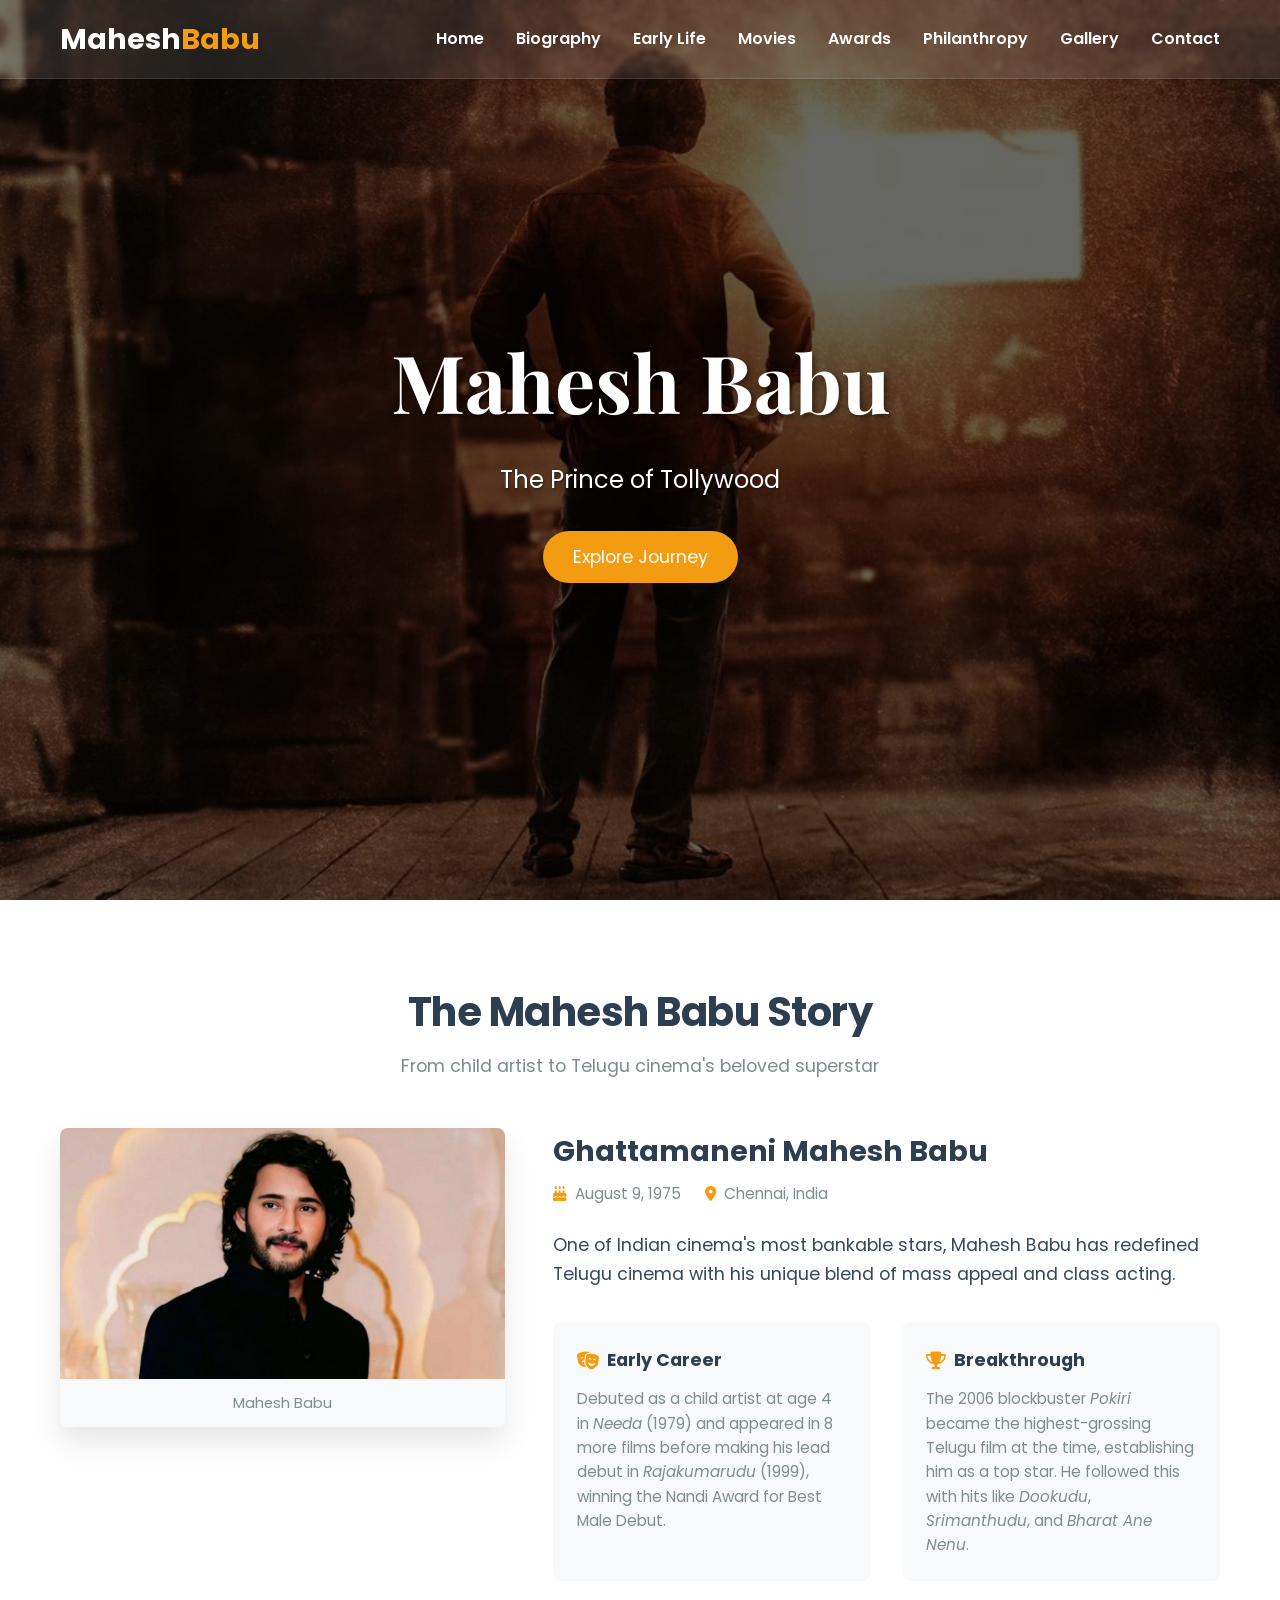
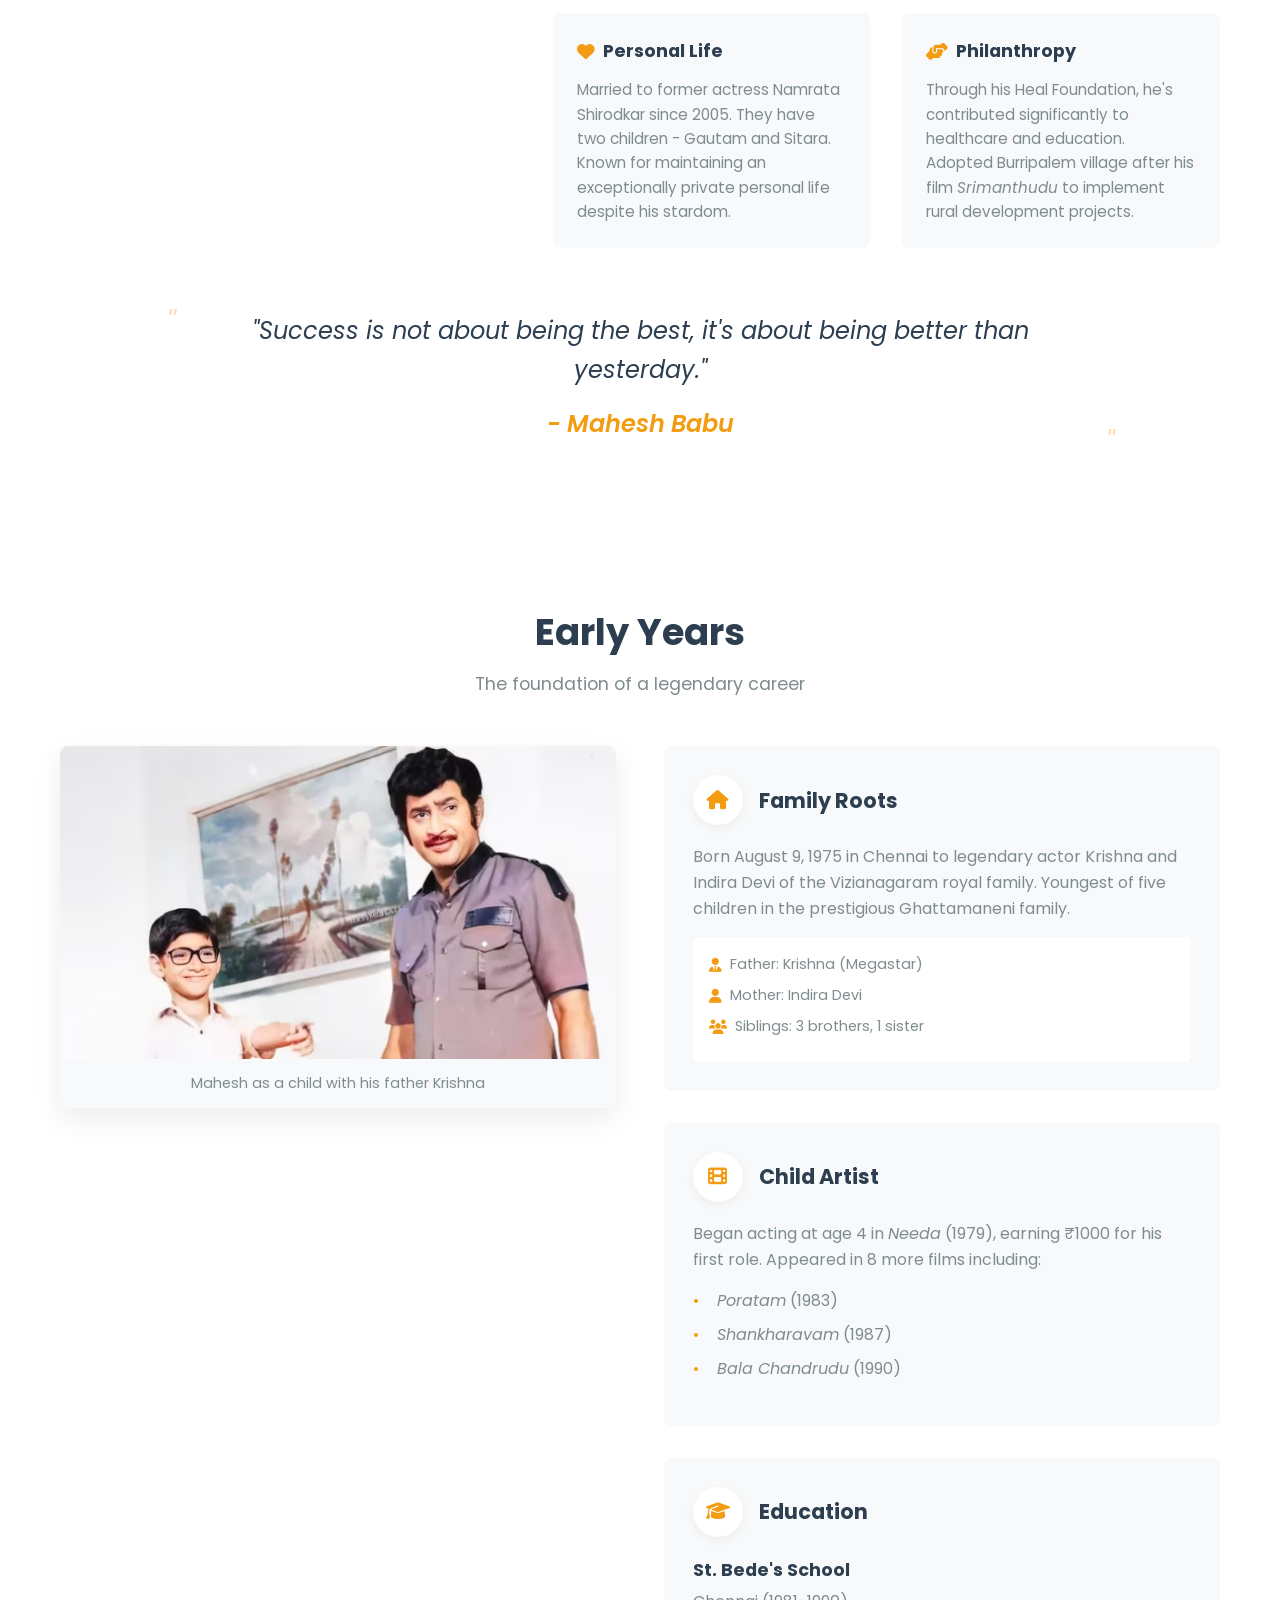
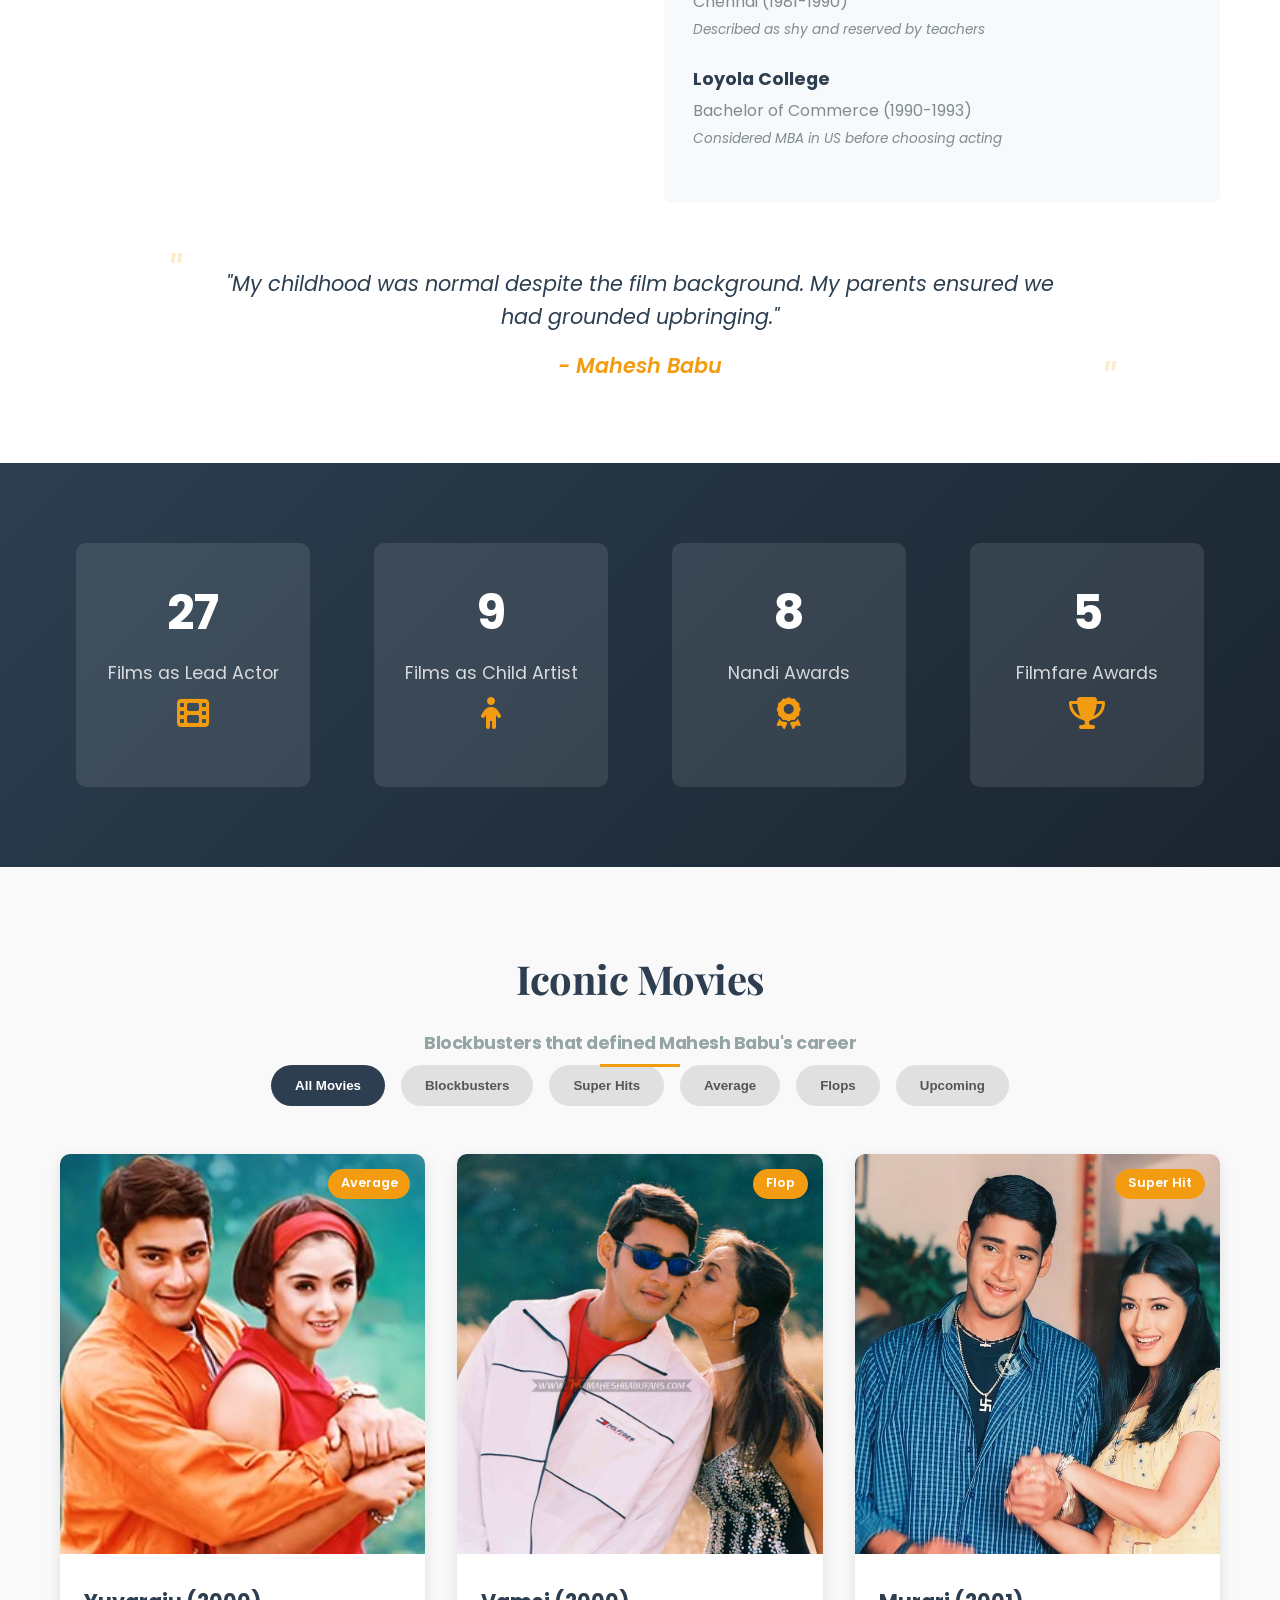
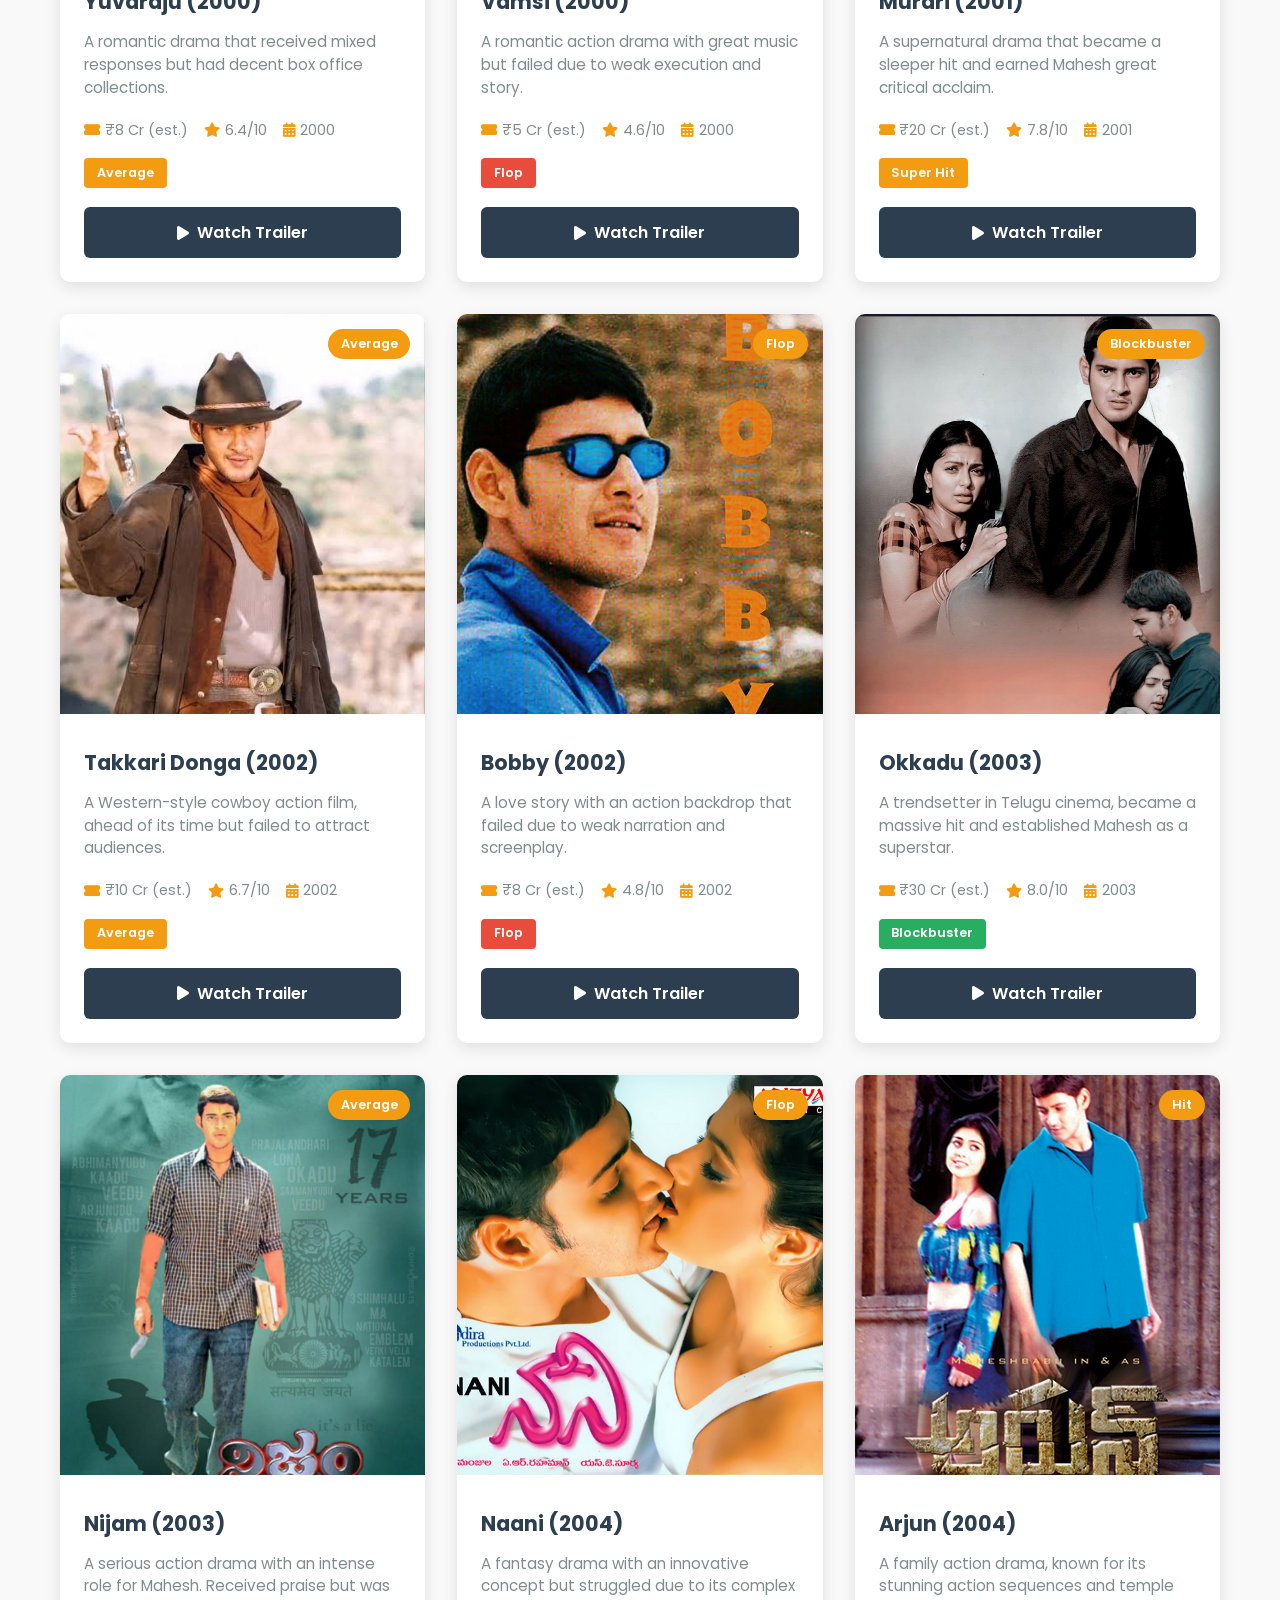
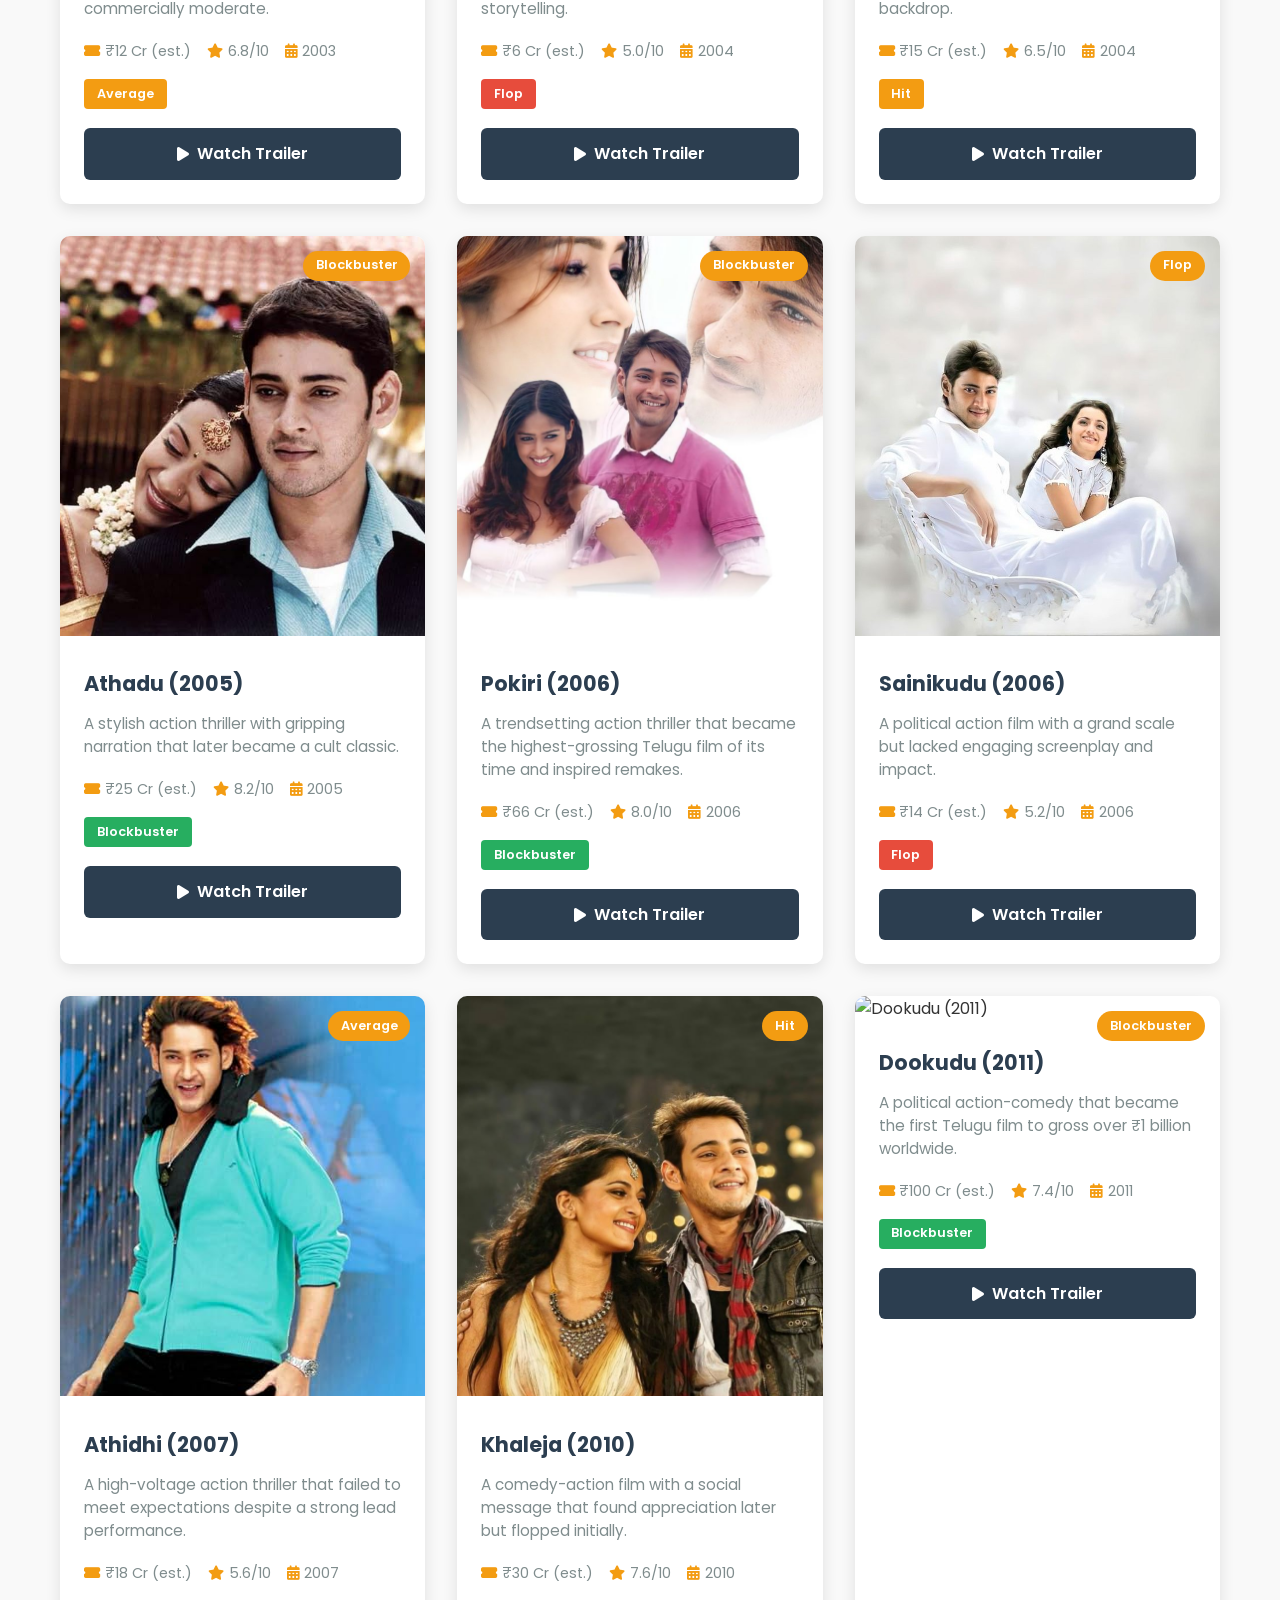
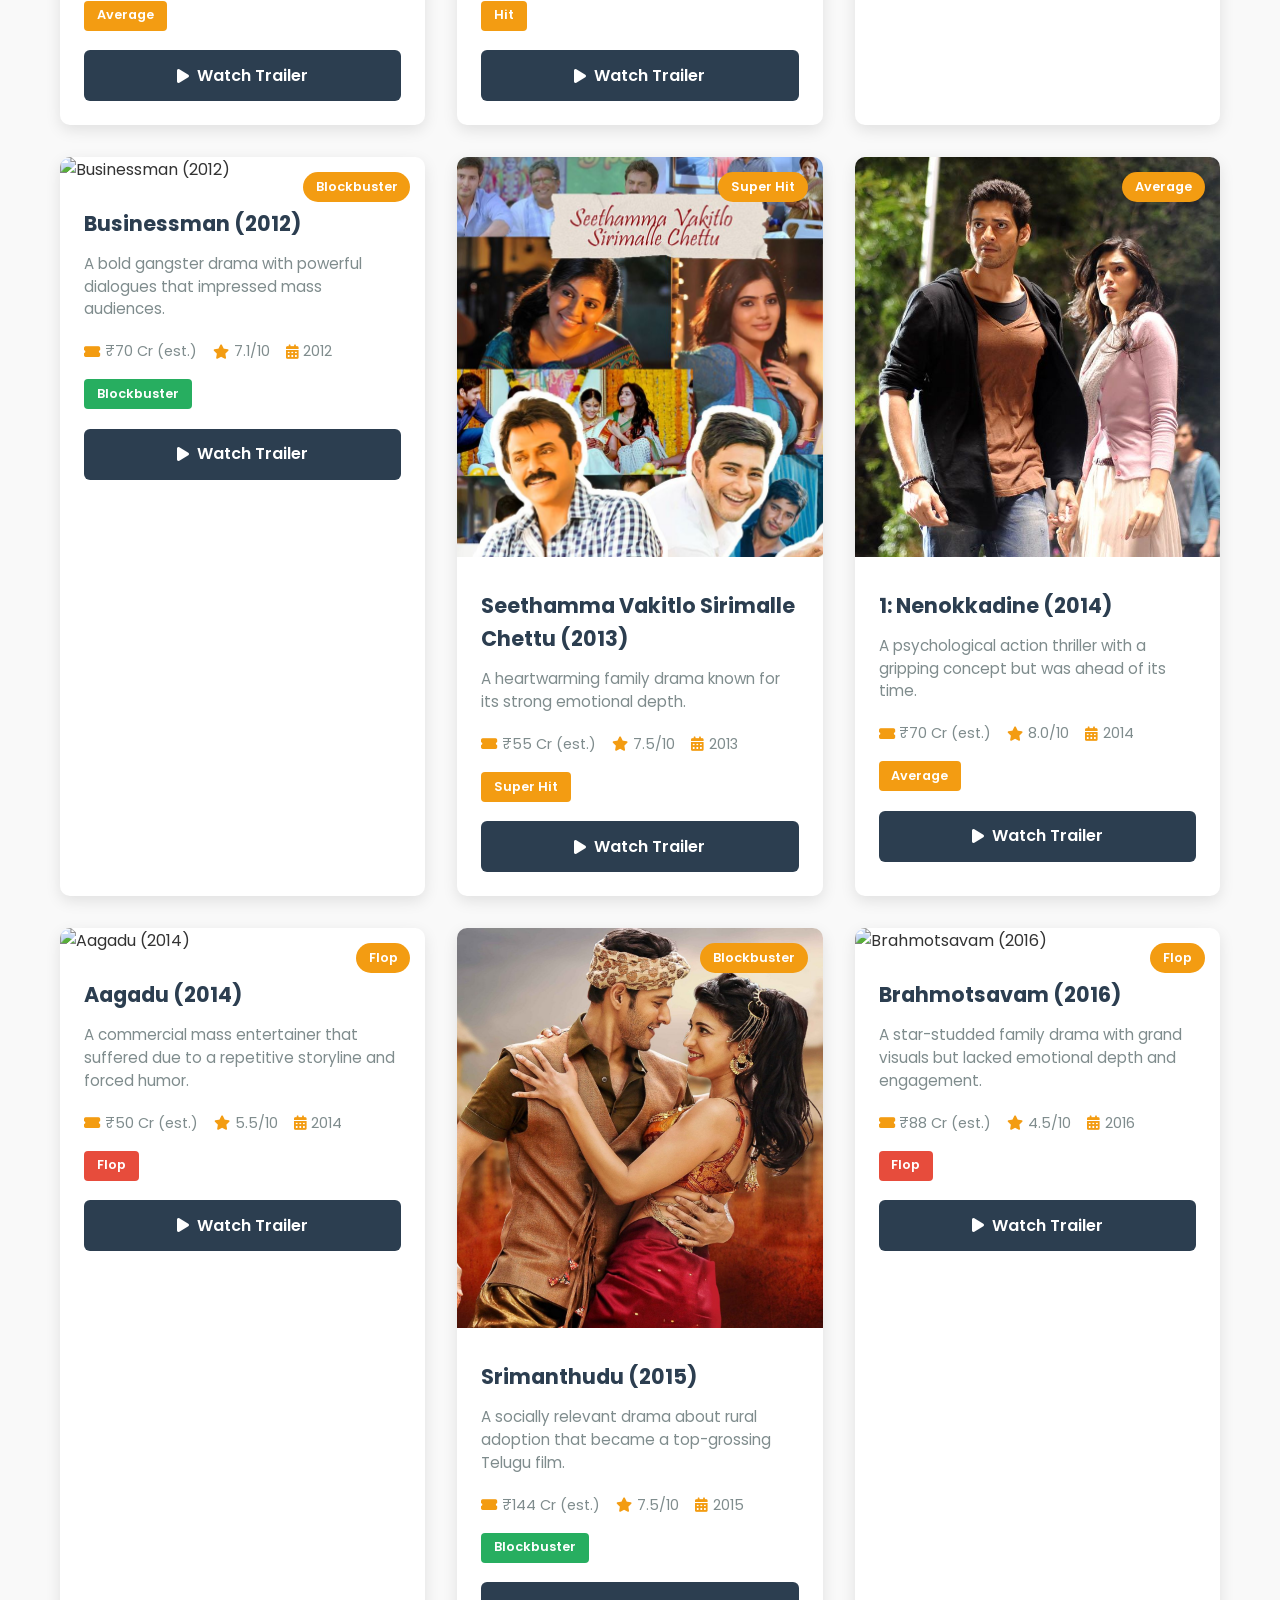
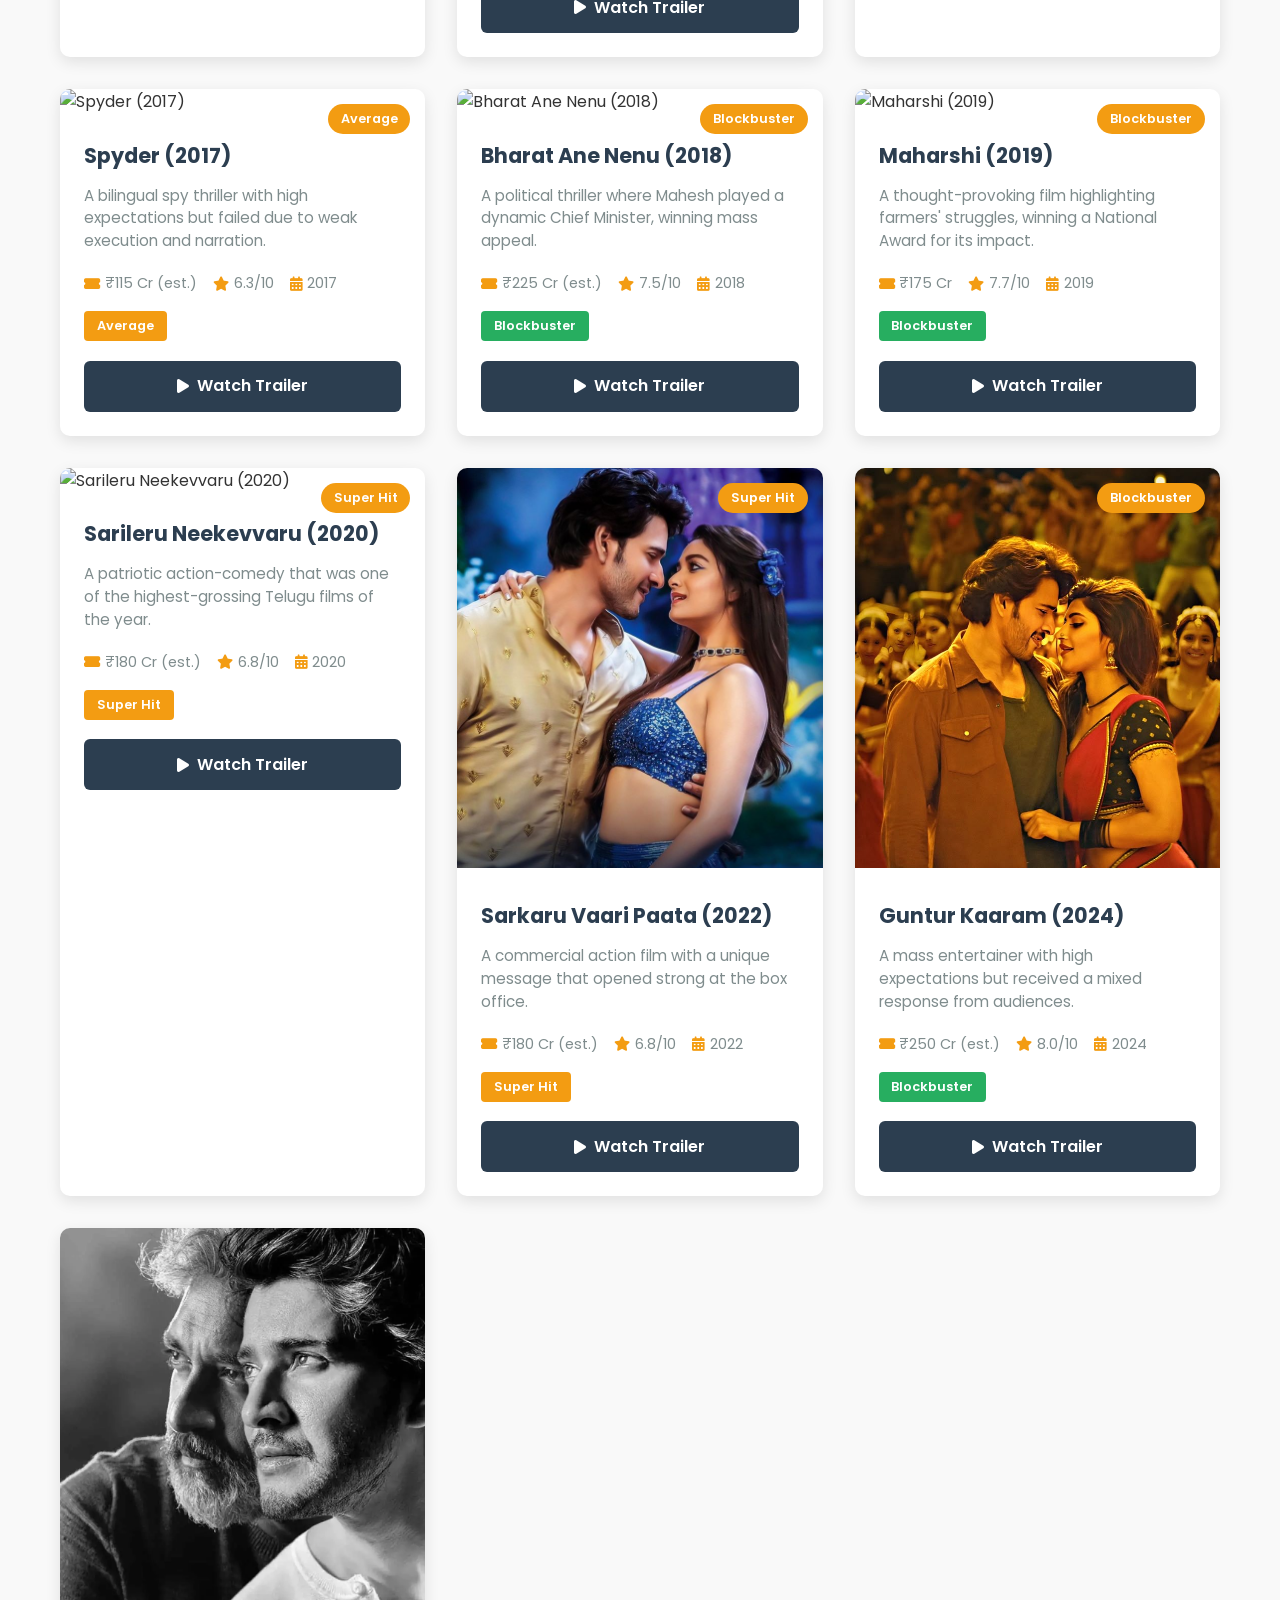
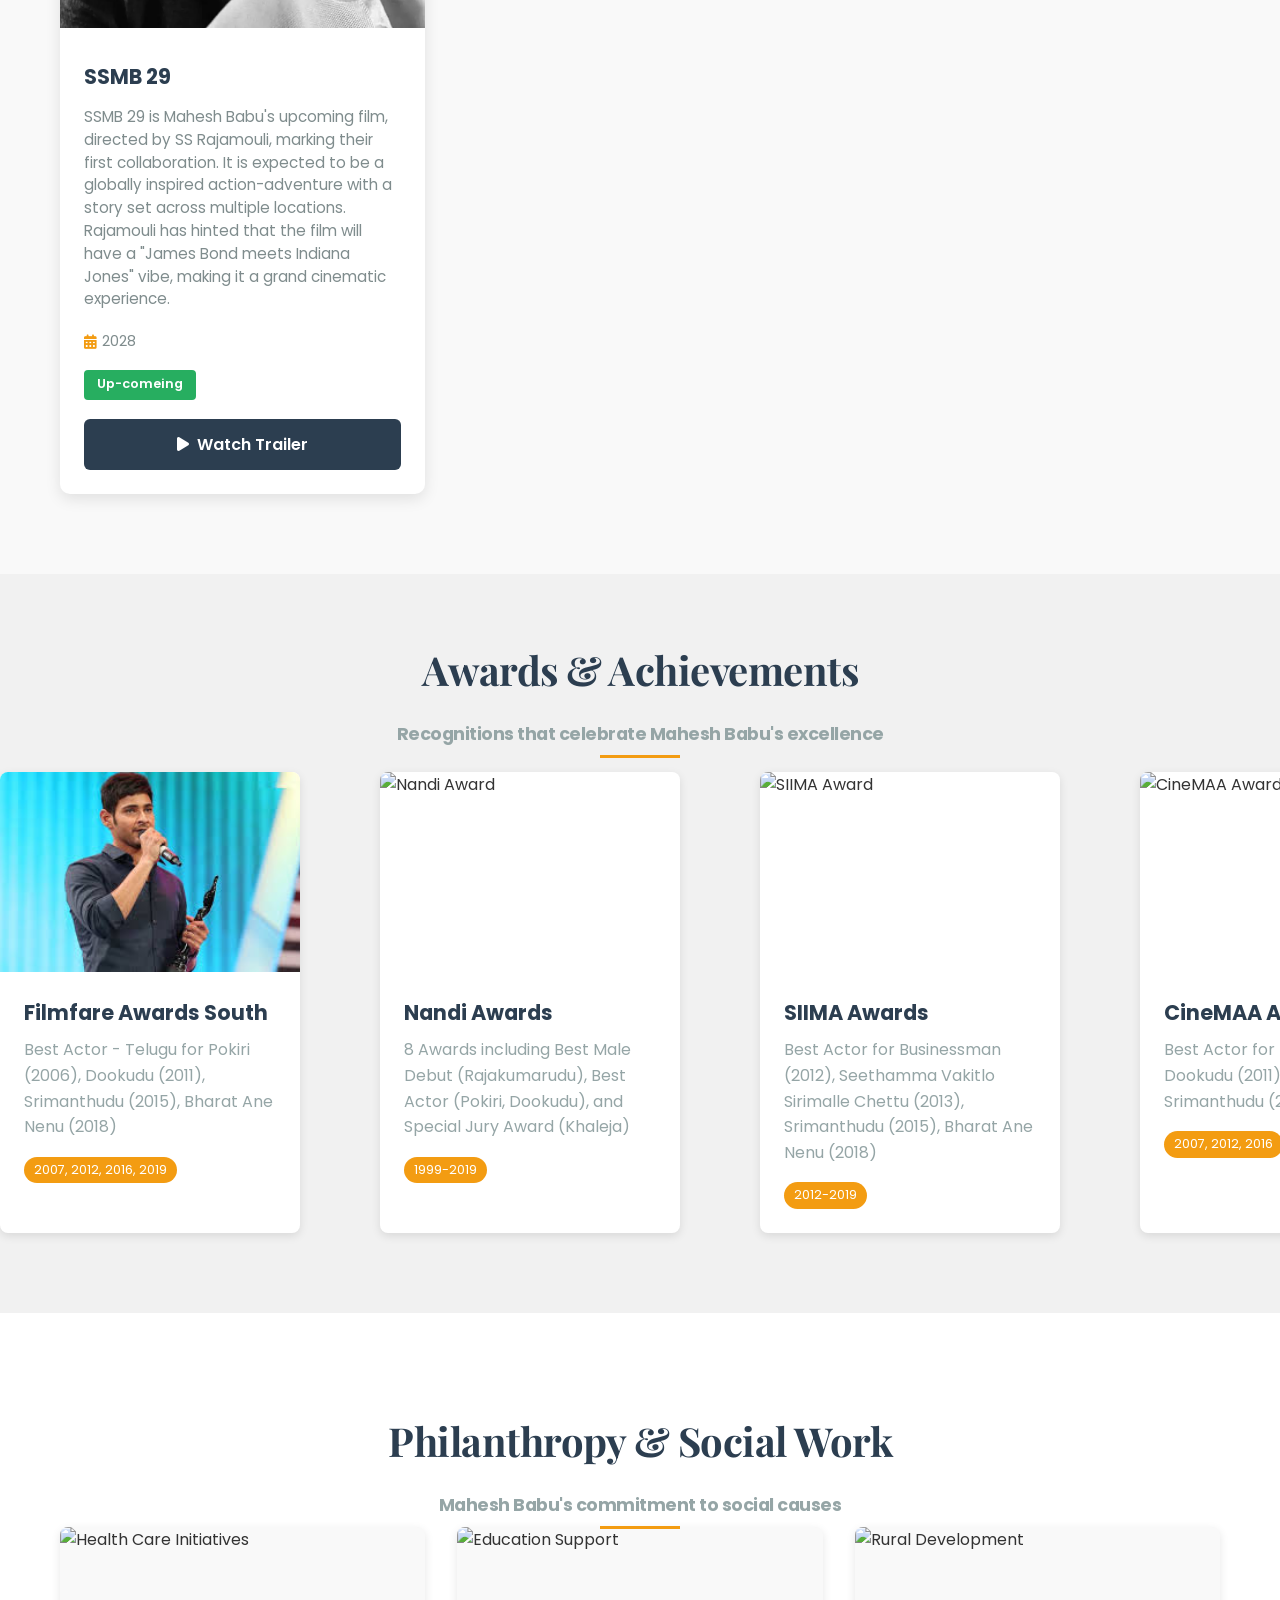
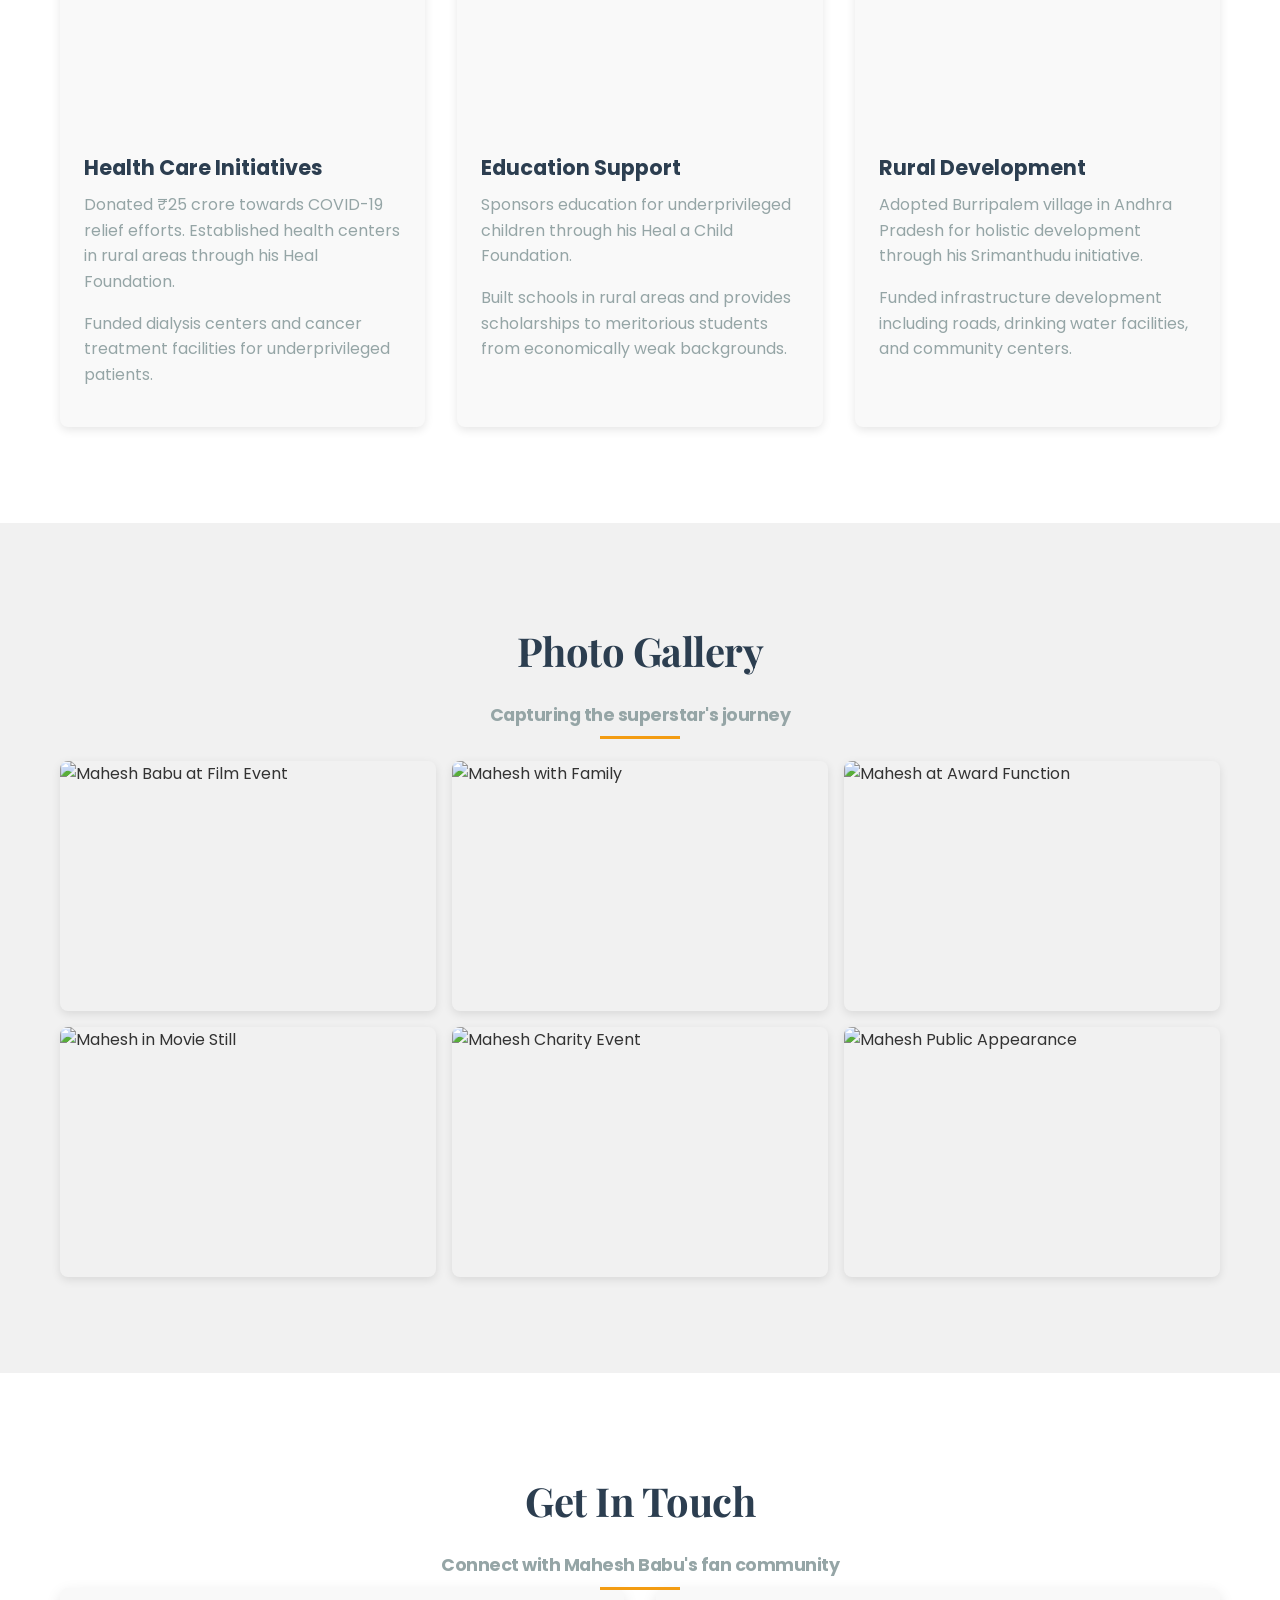
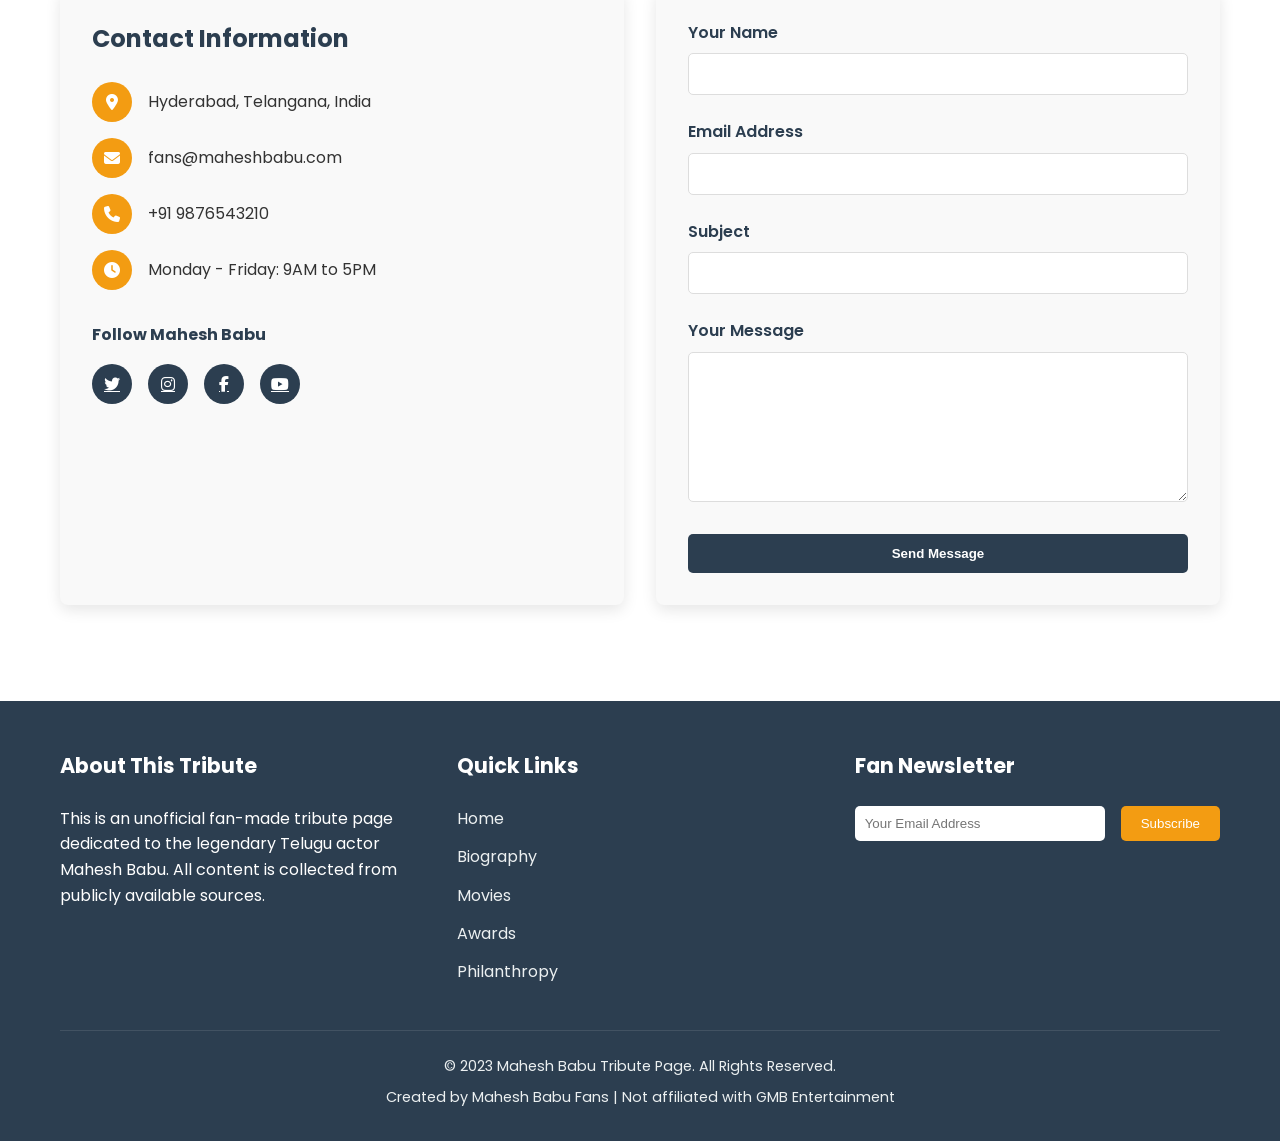
==== index.html @ efbff07e "Your commit message" ====
<!DOCTYPE html>
<html lang="en">
<head>
    <meta charset="UTF-8">
    <meta name="viewport" content="width=device-width, initial-scale=1.0">
    <title>Mahesh Babu | The Prince of Tollywood</title>
    <meta name="description" content="Official tribute page for Superstar Mahesh Babu - Actor, Producer, Philanthropist">
    <link rel="stylesheet" href="css/style.css">
    <link rel="stylesheet" href="css/responsive.css">
    <link rel="stylesheet" href="https://cdnjs.cloudflare.com/ajax/libs/font-awesome/6.4.0/css/all.min.css">
    <link href="https://fonts.googleapis.com/css2?family=Poppins:wght@300;400;600;700&family=Playfair+Display:wght@700&display=swap" rel="stylesheet">
</head>
<body>
    <!-- Navigation -->
    <nav class="navbar">
        <div class="container">
            <div class="logo">
                <h1>Mahesh<span>Babu</span></h1>
            </div>
            <ul class="nav-links">
                <li><a href="#home">Home</a></li>
                <li><a href="#bio">Biography</a></li>
                <li><a href="#early-life">Early Life</a></li>
                <li><a href="#movies">Movies</a></li>
                <li><a href="#awards">Awards</a></li>
                <li><a href="#philanthropy">Philanthropy</a></li>
                <li><a href="#gallery">Gallery</a></li>
                <li><a href="#contact">Contact</a></li>
            </ul>
            <div class="hamburger">
                <i class="fas fa-bars"></i>
            </div>
        </div>
    </nav>

    <!-- Hero Section -->
<!-- Hero Section with Auto-Scrolling Slider -->
<section id="home" class="hero">
    <div class="hero-slider">
        <!-- Slide 1 -->
        <div class="slide active" style="background-image: url('images/mahesh1.jpg');">
            <div class="container">
                <h1 class="hero-title">Mahesh Babu</h1>
                <p class="hero-subtitle">The Prince of Tollywood</p>
                <a href="#bio" class="hero-btn">Explore Journey</a>
            </div>
        </div>
        
        <!-- Slide 2 -->
        <div class="slide" style="background-image: url('images/mahesh2.jpg');">
            <div class="container">
                <h1 class="hero-title">Superstar</h1>
                <p class="hero-subtitle">Icon of Telugu Cinema</p>
                <a href="#bio" class="hero-btn">Explore Journey</a>
            </div>
        </div>
        
        <!-- Slide 3 -->
        <div class="slide" style="background-image: url('images/mahesh3.jpg');">
            <div class="container">
                <h1 class="hero-title">Style Icon</h1>
                <p class="hero-subtitle">Trendsetter of Indian Cinema</p>
                <a href="#bio" class="hero-btn">Explore Journey</a>
            </div>
        </div>
        
        <!-- Slide 4 -->
        <div class="slide" style="background-image: url('images/mahesh8.jpg');">
            <div class="container">
                <h1 class="hero-title">Box Office King</h1>
                <p class="hero-subtitle">Delivering Hits for Decades</p>
                <a href="#bio" class="hero-btn">Explore Journey</a>
            </div>
        </div>
        
        <!-- Slide 5 -->
        <div class="slide" style="background-image: url('images/mahesh7.jpg');">
            <div class="container">
                <h1 class="hero-title">Global Star</h1>
                <p class="hero-subtitle">Beloved Across Continents</p>
                <a href="#bio" class="hero-btn">Explore Journey</a>
            </div>
        </div>
    </div>
</section>

<!-- Clean Biography Section -->
<section id="bio" class="section bio">
    <div class="container">
      <div class="bio-header">
        <h2 class="section-title">The Mahesh Babu Story</h2>
        <p class="section-subtitle">From child artist to Telugu cinema's beloved superstar</p>
      </div>
  
      <div class="bio-grid">
        <div class="bio-image">
          <img src="images/mahesh_babu_bio.jpg" alt="Mahesh Babu portrait" loading="lazy">
          <div class="image-caption">Mahesh Babu </div>
        </div>
  
        <div class="bio-content">
          <div class="bio-intro">
            <h3>Ghattamaneni Mahesh Babu</h3>
            <div class="bio-meta">
              <span><i class="fas fa-birthday-cake"></i> August 9, 1975</span>
              <span><i class="fas fa-map-marker-alt"></i> Chennai, India</span>
            </div>
            <p class="lead">One of Indian cinema's most bankable stars, Mahesh Babu has redefined Telugu cinema with his unique blend of mass appeal and class acting.</p>
          </div>
  
          <div class="bio-details">
            <div class="bio-block">
              <h4><i class="fas fa-theater-masks"></i> Early Career</h4>
              <p>Debuted as a child artist at age 4 in <em>Needa</em> (1979) and appeared in 8 more films before making his lead debut in <em>Rajakumarudu</em> (1999), winning the Nandi Award for Best Male Debut.</p>
            </div>
  
            <div class="bio-block">
              <h4><i class="fas fa-trophy"></i> Breakthrough</h4>
              <p>The 2006 blockbuster <em>Pokiri</em> became the highest-grossing Telugu film at the time, establishing him as a top star. He followed this with hits like <em>Dookudu</em>, <em>Srimanthudu</em>, and <em>Bharat Ane Nenu</em>.</p>
            </div>
  
            <div class="bio-block">
              <h4><i class="fas fa-heart"></i> Personal Life</h4>
              <p>Married to former actress Namrata Shirodkar since 2005. They have two children - Gautam and Sitara. Known for maintaining an exceptionally private personal life despite his stardom.</p>
            </div>
  
            <div class="bio-block">
              <h4><i class="fas fa-hands-helping"></i> Philanthropy</h4>
              <p>Through his Heal Foundation, he's contributed significantly to healthcare and education. Adopted Burripalem village after his film <em>Srimanthudu</em> to implement rural development projects.</p>
            </div>
          </div>
        </div>
      </div>
  
      <div class="bio-quote">
        <blockquote>
          "Success is not about being the best, it's about being better than yesterday."
          <footer>- Mahesh Babu</footer>
        </blockquote>
      </div>
    </div>
  </section>
   
   <!-- Clean Early Life Section -->
<section id="early-life" class="section early-life">
    <div class="container">
      <div class="section-intro">
        <h2>Early Years</h2>
        <p class="subtitle">The foundation of a legendary career</p>
      </div>
  
      <div class="life-grid">
        <!-- Childhood Photo -->
        <div class="life-photo">
          <img src="images/mahesh_babu_smallage.avif" alt="Young Mahesh Babu" loading="lazy">
          <div class="photo-caption">Mahesh as a child with his father Krishna</div>
        </div>
  
        <!-- Content Blocks -->
        <div class="life-content">
          <div class="content-block">
            <div class="block-header">
              <div class="icon-circle">
                <i class="fas fa-home"></i>
              </div>
              <h3>Family Roots</h3>
            </div>
            <p>Born August 9, 1975 in Chennai to legendary actor Krishna and Indira Devi of the Vizianagaram royal family. Youngest of five children in the prestigious Ghattamaneni family.</p>
            <div class="family-details">
              <div><i class="fas fa-user-tie"></i> Father: Krishna (Megastar)</div>
              <div><i class="fas fa-user"></i> Mother: Indira Devi</div>
              <div><i class="fas fa-users"></i> Siblings: 3 brothers, 1 sister</div>
            </div>
          </div>
  
          <div class="content-block">
            <div class="block-header">
              <div class="icon-circle">
                <i class="fas fa-film"></i>
              </div>
              <h3>Child Artist</h3>
            </div>
            <p>Began acting at age 4 in <em>Needa</em> (1979), earning ₹1000 for his first role. Appeared in 8 more films including:</p>
            <ul class="movie-list">
              <li><em>Poratam</em> (1983)</li>
              <li><em>Shankharavam</em> (1987)</li>
              <li><em>Bala Chandrudu</em> (1990)</li>
            </ul>
          </div>
  
          <div class="content-block">
            <div class="block-header">
              <div class="icon-circle">
                <i class="fas fa-graduation-cap"></i>
              </div>
              <h3>Education</h3>
            </div>
            <div class="education-item">
              <h4>St. Bede's School</h4>
              <p>Chennai (1981-1990)</p>
              <p class="note">Described as shy and reserved by teachers</p>
            </div>
            <div class="education-item">
              <h4>Loyola College</h4>
              <p>Bachelor of Commerce (1990-1993)</p>
              <p class="note">Considered MBA in US before choosing acting</p>
            </div>
          </div>
        </div>
      </div>
  
      <div class="life-quote">
        <blockquote>
          "My childhood was normal despite the film background. My parents ensured we had grounded upbringing."
          <cite>- Mahesh Babu</cite>
        </blockquote>
      </div>
    </div>
  </section>
  <section class="stats">
    <div class="container">
        <div class="stat-item">
            <div class="counter" data-target="27">0</div>
            <span>Films as Lead Actor</span>
            <div class="stat-icon"><i class="fas fa-film"></i></div>
        </div>
        <div class="stat-item">
            <div class="counter" data-target="9">0</div>
            <span>Films as Child Artist</span>
            <div class="stat-icon"><i class="fas fa-child"></i></div>
        </div>
        <div class="stat-item">
            <div class="counter" data-target="8">0</div>
            <span>Nandi Awards</span>
            <div class="stat-icon"><i class="fas fa-award"></i></div>
        </div>
        <div class="stat-item">
            <div class="counter" data-target="5">0</div>
            <span>Filmfare Awards</span>
            <div class="stat-icon"><i class="fas fa-trophy"></i></div>
        </div>
    </div>
</section>
<!-- Enhanced Movies Section with Filters -->
<section id="movies" class="section movies">
    <div class="container">
        <div class="section-title">
            <h2>Iconic Movies</h2>
            <p>Blockbusters that defined Mahesh Babu's career</p>
        </div>

        <!-- Filter Buttons -->
        <div class="movie-filters">
            <button class="filter-btn active" data-filter="all">All Movies</button>
            <button class="filter-btn" data-filter="blockbuster">Blockbusters</button>
            <button class="filter-btn" data-filter="hit">Super Hits</button>
            <button class="filter-btn" data-filter="average">Average</button>
            <button class="filter-btn" data-filter="flop">Flops</button>
            <button class="filter-btn" data-filter="upcoming">Upcoming</button>
        </div>

        <div class="movies-grid">
            <!-- Yuvaraju (2000) -->
            <div class="movie-card" data-category="average">
                <div class="movie-badge">Average</div>
                <img src="images/movies/yuvaraju.jpg" alt="Yuvaraju (2000)" loading="lazy">
                <div class="movie-info">
                    <h3>Yuvaraju (2000)</h3>
                    <p>A romantic drama that received mixed responses but had decent box office collections.</p>
                    <div class="movie-stats">
                        <div class="stat-box">
                            <i class="fas fa-ticket-alt"></i>
                            <span>₹8 Cr (est.)</span>
                        </div>
                        <div class="stat-box">
                            <i class="fas fa-star"></i>
                            <span>6.4/10</span>
                        </div>
                        <div class="stat-box">
                            <i class="fas fa-calendar-alt"></i>
                            <span>2000</span>
                        </div>
                    </div>
                    <div class="movie-verdict">
                        <span class="verdict-average">Average</span>
                    </div>
                    <a href="https://youtu.be/JhJ3Cpr5qsU?si=-86LTpC-E1rtJV9V" class="watch-btn" target="_blank">
                        <i class="fas fa-play"></i> Watch Trailer
                    </a>
                </div>
            </div>

            <!-- Vamsi (2000) -->
            <div class="movie-card" data-category="flop">
                <div class="movie-badge">Flop</div>
                <img src="images/movies/vamsi.jpg" alt="Vamsi (2000)" loading="lazy">
                <div class="movie-info">
                    <h3>Vamsi (2000)</h3>
                    <p>A romantic action drama with great music but failed due to weak execution and story.</p>
                    <div class="movie-stats">
                        <div class="stat-box">
                            <i class="fas fa-ticket-alt"></i>
                            <span>₹5 Cr (est.)</span>
                        </div>
                        <div class="stat-box">
                            <i class="fas fa-star"></i>
                            <span>4.6/10</span>
                        </div>
                        <div class="stat-box">
                            <i class="fas fa-calendar-alt"></i>
                            <span>2000</span>
                        </div>
                    </div>
                    <div class="movie-verdict">
                        <span class="verdict-flop">Flop</span>
                    </div>
                    <a href="https://youtu.be/ywSYCFDQ-XE?si=C-UQ3DzQ8y3ZISxT" class="watch-btn" target="_blank">
                        <i class="fas fa-play"></i> Watch Trailer
                    </a>
                </div>
            </div>

            <!-- Murari (2001) -->
            <div class="movie-card" data-category="hit">
                <div class="movie-badge">Super Hit</div>
                <img src="images/movies/murari.jpg" alt="Murari (2001)" loading="lazy">
                <div class="movie-info">
                    <h3>Murari (2001)</h3>
                    <p>A supernatural drama that became a sleeper hit and earned Mahesh great critical acclaim.</p>
                    <div class="movie-stats">
                        <div class="stat-box">
                            <i class="fas fa-ticket-alt"></i>
                            <span>₹20 Cr (est.)</span>
                        </div>
                        <div class="stat-box">
                            <i class="fas fa-star"></i>
                            <span>7.8/10</span>
                        </div>
                        <div class="stat-box">
                            <i class="fas fa-calendar-alt"></i>
                            <span>2001</span>
                        </div>
                    </div>
                    <div class="movie-verdict">
                        <span class="verdict-hit">Super Hit</span>
                    </div>
                    <a href="https://youtu.be/h6oGhK7kE7o?si=yVoPPIWbl7XEJUhw" class="watch-btn" target="_blank">
                        <i class="fas fa-play"></i> Watch Trailer
                    </a>
                </div>
            </div>

            <!-- Takkari Donga (2002) -->
            <div class="movie-card" data-category="average">
                <div class="movie-badge">Average</div>
                <img src="images/movies/takkari_donga.jpg" alt="Takkari Donga (2002)" loading="lazy">
                <div class="movie-info">
                    <h3>Takkari Donga (2002)</h3>
                    <p>A Western-style cowboy action film, ahead of its time but failed to attract audiences.</p>
                    <div class="movie-stats">
                        <div class="stat-box">
                            <i class="fas fa-ticket-alt"></i>
                            <span>₹10 Cr (est.)</span>
                        </div>
                        <div class="stat-box">
                            <i class="fas fa-star"></i>
                            <span>6.7/10</span>
                        </div>
                        <div class="stat-box">
                            <i class="fas fa-calendar-alt"></i>
                            <span>2002</span>
                        </div>
                    </div>
                    <div class="movie-verdict">
                        <span class="verdict-average">Average</span>
                    </div>
                    <a href="https://youtu.be/o9OTYF31cZQ?si=MIUedNq4gvEGkQMZ" class="watch-btn" target="_blank">
                        <i class="fas fa-play"></i> Watch Trailer
                    </a>
                </div>
            </div>

            <!-- Bobby (2002) -->
            <div class="movie-card" data-category="flop">
                <div class="movie-badge">Flop</div>
                <img src="images/movies/bobby.jpg" alt="Bobby (2002)" loading="lazy">
                <div class="movie-info">
                    <h3>Bobby (2002)</h3>
                    <p>A love story with an action backdrop that failed due to weak narration and screenplay.<br>  </p>
                    <div class="movie-stats">
                        <div class="stat-box">
                            <i class="fas fa-ticket-alt"></i>
                            <span>₹8 Cr (est.)</span>
                        </div>
                        <div class="stat-box">
                            <i class="fas fa-star"></i>
                            <span>4.8/10</span>
                        </div>
                        <div class="stat-box">
                            <i class="fas fa-calendar-alt"></i>
                            <span>2002</span>
                        </div>
                    </div>
                    <div class="movie-verdict">
                        <span class="verdict-flop">Flop</span>
                    </div>
                    <a href="https://youtu.be/eKimdEr-kZA?si=4-_cB1Jdsk_ndMZH" class="watch-btn" target="_blank">
                        <i class="fas fa-play"></i> Watch Trailer
                    </a>
                </div>
            </div>

            <!-- Okkadu (2003) -->
            <div class="movie-card" data-category="blockbuster">
                <div class="movie-badge">Blockbuster</div>
                <img src="images/movies/okkadu.jpg" alt="Okkadu (2003)" loading="lazy">
                <div class="movie-info">
                    <h3>Okkadu (2003)</h3>
                    <p>A trendsetter in Telugu cinema, became a massive hit and established Mahesh as a superstar.</p>
                    <div class="movie-stats">
                        <div class="stat-box">
                            <i class="fas fa-ticket-alt"></i>
                            <span>₹30 Cr (est.)</span>
                        </div>
                        <div class="stat-box">
                            <i class="fas fa-star"></i>
                            <span>8.0/10</span>
                        </div>
                        <div class="stat-box">
                            <i class="fas fa-calendar-alt"></i>
                            <span>2003</span>
                        </div>
                    </div>
                    <div class="movie-verdict">
                        <span class="verdict-blockbuster">Blockbuster</span>
                    </div>
                    <a href="https://youtu.be/iRF6BPXj7uA?si=O43_YEN_iVyddeyx" class="watch-btn" target="_blank">
                        <i class="fas fa-play"></i> Watch Trailer
                    </a>
                </div>
            </div>

            <!-- Nijam (2003) -->
            <div class="movie-card" data-category="average">
                <div class="movie-badge">Average</div>
                <img src="images/movies/Nijam.png" alt="Nijam (2003)" loading="lazy">
                <div class="movie-info">
                    <h3>Nijam (2003)</h3>
                    <p>A serious action drama with an intense role for Mahesh. Received praise but was commercially moderate.</p>
                    <div class="movie-stats">
                        <div class="stat-box">
                            <i class="fas fa-ticket-alt"></i>
                            <span>₹12 Cr (est.)</span>
                        </div>
                        <div class="stat-box">
                            <i class="fas fa-star"></i>
                            <span>6.8/10</span>
                        </div>
                        <div class="stat-box">
                            <i class="fas fa-calendar-alt"></i>
                            <span>2003</span>
                        </div>
                    </div>
                    <div class="movie-verdict">
                        <span class="verdict-average">Average</span>
                    </div>
                    <a href="https://youtu.be/r-JuhSftTz8?si=MNsjfvPtyn-YSVXe" class="watch-btn" target="_blank">
                        <i class="fas fa-play"></i> Watch Trailer
                    </a>
                </div>
            </div>

            <!-- Naani (2004) -->
            <div class="movie-card" data-category="flop">
                <div class="movie-badge">Flop</div>
                <img src="images/movies/naani.jpg" alt="Naani (2004)" loading="lazy">
                <div class="movie-info">
                    <h3>Naani (2004)</h3>
                    <p>A fantasy drama with an innovative concept but struggled due to its complex storytelling.</p>
                    <div class="movie-stats">
                        <div class="stat-box">
                            <i class="fas fa-ticket-alt"></i>
                            <span>₹6 Cr (est.)</span>
                        </div>
                        <div class="stat-box">
                            <i class="fas fa-star"></i>
                            <span>5.0/10</span>
                        </div>
                        <div class="stat-box">
                            <i class="fas fa-calendar-alt"></i>
                            <span>2004</span>
                        </div>
                    </div>
                    <div class="movie-verdict">
                        <span class="verdict-flop">Flop</span>
                    </div>
                    <a href="https://youtu.be/AZU1ppP9bKo?si=NnpEyOuf0n8m3o51" class="watch-btn" target="_blank">
                        <i class="fas fa-play"></i> Watch Trailer
                    </a>
                </div>
            </div>

            <!-- Arjun (2004) -->
            <div class="movie-card" data-category="hit">
                <div class="movie-badge">Hit</div>
                <img src="images/movies/arjun.jpg" alt="Arjun (2004)" loading="lazy">
                <div class="movie-info">
                    <h3>Arjun (2004)</h3>
                    <p>A family action drama, known for its stunning action sequences and temple backdrop.</p>
                    <div class="movie-stats">
                        <div class="stat-box">
                            <i class="fas fa-ticket-alt"></i>
                            <span>₹15 Cr (est.)</span>
                        </div>
                        <div class="stat-box">
                            <i class="fas fa-star"></i>
                            <span>6.5/10</span>
                        </div>
                        <div class="stat-box">
                            <i class="fas fa-calendar-alt"></i>
                            <span>2004</span>
                        </div>
                    </div>
                    <div class="movie-verdict">
                        <span class="verdict-hit">Hit</span>
                    </div>
                    <a href="https://youtu.be/Oa_79959FeQ?si=djm0pZTdtaRggT69" class="watch-btn" target="_blank">
                        <i class="fas fa-play"></i> Watch Trailer
                    </a>
                </div>
            </div>

            <!-- Athadu (2005) -->
            <div class="movie-card" data-category="blockbuster">
                <div class="movie-badge">Blockbuster</div>
                <img src="images/movies/athadu.jpg" alt="Athadu (2005)" loading="lazy">
                <div class="movie-info">
                    <h3>Athadu (2005)</h3>
                    <p>A stylish action thriller with gripping narration that later became a cult classic.</p>
                    <div class="movie-stats">
                        <div class="stat-box">
                            <i class="fas fa-ticket-alt"></i>
                            <span>₹25 Cr (est.)</span>
                        </div>
                        <div class="stat-box">
                            <i class="fas fa-star"></i>
                            <span>8.2/10</span>
                        </div>
                        <div class="stat-box">
                            <i class="fas fa-calendar-alt"></i>
                            <span>2005</span>
                        </div>
                    </div>
                    <div class="movie-verdict">
                        <span class="verdict-blockbuster">Blockbuster</span>
                    </div>
                    <a href="https://youtu.be/Y8LrS2i3EkU?si=8nUXMkEqahFRKln1" class="watch-btn" target="_blank">
                        <i class="fas fa-play"></i> Watch Trailer
                    </a>
                </div>
            </div>

            <!-- Pokiri (2006) -->
            <div class="movie-card" data-category="blockbuster">
                <div class="movie-badge">Blockbuster</div>
                <img src="images/movies/pokiri.jpg" alt="Pokiri (2006)" loading="lazy">
                <div class="movie-info">
                    <h3>Pokiri (2006)</h3>
                    <p>A trendsetting action thriller that became the highest-grossing Telugu film of its time and inspired remakes.</p>
                    <div class="movie-stats">
                        <div class="stat-box">
                            <i class="fas fa-ticket-alt"></i>
                            <span>₹66 Cr (est.)</span>
                        </div>
                        <div class="stat-box">
                            <i class="fas fa-star"></i>
                            <span>8.0/10</span>
                        </div>
                        <div class="stat-box">
                            <i class="fas fa-calendar-alt"></i>
                            <span>2006</span>
                        </div>
                    </div>
                    <div class="movie-verdict">
                        <span class="verdict-blockbuster">Blockbuster</span>
                    </div>
                    <a href="https://youtu.be/Eizdl6D0O9M?si=agAIBYT89MpTFkjs" class="watch-btn" target="_blank">
                        <i class="fas fa-play"></i> Watch Trailer
                    </a>
                </div>
            </div>

            <!-- Sainikudu (2006) -->
            <div class="movie-card" data-category="flop">
                <div class="movie-badge">Flop</div>
                <img src="images/movies/sainikudu.jpg" alt="Sainikudu (2006)" loading="lazy">
                <div class="movie-info">
                    <h3>Sainikudu (2006)</h3>
                    <p>A political action film with a grand scale but lacked engaging screenplay and impact.</p>
                    <div class="movie-stats">
                        <div class="stat-box">
                            <i class="fas fa-ticket-alt"></i>
                            <span>₹14 Cr (est.)</span>
                        </div>
                        <div class="stat-box">
                            <i class="fas fa-star"></i>
                            <span>5.2/10</span>
                        </div>
                        <div class="stat-box">
                            <i class="fas fa-calendar-alt"></i>
                            <span>2006</span>
                        </div>
                    </div>
                    <div class="movie-verdict">
                        <span class="verdict-flop">Flop</span>
                    </div>
                    <a href="https://youtu.be/iB0Ru8ncc2A?si=gD7Jl1a3y4wgminL" class="watch-btn" target="_blank">
                        <i class="fas fa-play"></i> Watch Trailer
                    </a>
                </div>
            </div>

            <!-- Athidhi (2007) -->
            <div class="movie-card" data-category="average">
                <div class="movie-badge">Average</div>
                <img src="images/movies/athidhi.jpg" alt="Athidhi (2007)" loading="lazy">
                <div class="movie-info">
                    <h3>Athidhi (2007)</h3>
                    <p>A high-voltage action thriller that failed to meet expectations despite a strong lead performance.

                    </p>
                    <div class="movie-stats">
                        <div class="stat-box">
                            <i class="fas fa-ticket-alt"></i>
                            <span>₹18 Cr (est.)</span>
                        </div>
                        <div class="stat-box">
                            <i class="fas fa-star"></i>
                            <span>5.6/10</span>
                        </div>
                        <div class="stat-box">
                            <i class="fas fa-calendar-alt"></i>
                            <span>2007</span>
                        </div>
                    </div>
                    <div class="movie-verdict">
                        <span class="verdict-average">Average</span>
                    </div>
                    <a href="https://youtu.be/LeVpX10is5Y?si=n28KjEXHfjObWjia" class="watch-btn" target="_blank">
                        <i class="fas fa-play"></i> Watch Trailer
                    </a>
                </div>
            </div>

            <!-- Khaleja (2010) -->
            <div class="movie-card" data-category="hit">
                <div class="movie-badge">Hit</div>
                <img src="images/movies/khaleja.jpg" alt="Khaleja (2010)" loading="lazy">
                <div class="movie-info">
                    <h3>Khaleja (2010)</h3>
                    <p>A comedy-action film with a social message that found appreciation later but flopped initially.</p>
                    <div class="movie-stats">
                        <div class="stat-box">
                            <i class="fas fa-ticket-alt"></i>
                            <span>₹30 Cr (est.)</span>
                        </div>
                        <div class="stat-box">
                            <i class="fas fa-star"></i>
                            <span>7.6/10</span>
                        </div>
                        <div class="stat-box">
                            <i class="fas fa-calendar-alt"></i>
                            <span>2010</span>
                        </div>
                    </div>
                    <div class="movie-verdict">
                        <span class="verdict-hit">Hit</span>
                    </div>
                    <a href="https://youtu.be/YraH4F8SdU0?si=KUPCP7TUo0cfnbYZ" class="watch-btn" target="_blank">
                        <i class="fas fa-play"></i> Watch Trailer
                    </a>
                </div>
            </div>

            <!-- Dookudu (2011) -->
            <div class="movie-card" data-category="blockbuster">
                <div class="movie-badge">Blockbuster</div>
                <img src="images/movies/dookudu.jpg" alt="Dookudu (2011)" loading="lazy">
                <div class="movie-info">
                    <h3>Dookudu (2011)</h3>
                    <p>A political action-comedy that became the first Telugu film to gross over ₹1 billion worldwide.</p>
                    <div class="movie-stats">
                        <div class="stat-box">
                            <i class="fas fa-ticket-alt"></i>
                            <span>₹100 Cr (est.)</span>
                        </div>
                        <div class="stat-box">
                            <i class="fas fa-star"></i>
                            <span>7.4/10</span>
                        </div>
                        <div class="stat-box">
                            <i class="fas fa-calendar-alt"></i>
                            <span>2011</span>
                        </div>
                    </div>
                    <div class="movie-verdict">
                        <span class="verdict-blockbuster">Blockbuster</span>
                    </div>
                    <a href="https://youtu.be/RJ_bi1qKymA?si=cSJtw4TfxTdPMK3t" class="watch-btn" target="_blank">
                        <i class="fas fa-play"></i> Watch Trailer
                    </a>
                </div>
            </div>

            <!-- Businessman (2012) -->
            <div class="movie-card" data-category="blockbuster">
                <div class="movie-badge">Blockbuster</div>
                <img src="images/movies/businessman.jpg" alt="Businessman (2012)" loading="lazy">
                <div class="movie-info">
                    <h3>Businessman (2012)</h3>
                    <p>A bold gangster drama with powerful dialogues that impressed mass audiences.</p>
                    <div class="movie-stats">
                        <div class="stat-box">
                            <i class="fas fa-ticket-alt"></i>
                            <span>₹70 Cr (est.)</span>
                        </div>
                        <div class="stat-box">
                            <i class="fas fa-star"></i>
                            <span>7.1/10</span>
                        </div>
                        <div class="stat-box">
                            <i class="fas fa-calendar-alt"></i>
                            <span>2012</span>
                        </div>
                    </div>
                    <div class="movie-verdict">
                        <span class="verdict-blockbuster">Blockbuster</span>
                    </div>
                    <a href="https://youtu.be/1qJRNcouLOY?si=Pzu991s4pBM1ckO3" class="watch-btn" target="_blank">
                        <i class="fas fa-play"></i> Watch Trailer
                    </a>
                </div>
            </div>

            <!-- Seethamma Vakitlo Sirimalle Chettu (2013) -->
            <div class="movie-card" data-category="hit">
                <div class="movie-badge">Super Hit</div>
                <img src="images/movies/Seethamma Vakitlo Sirimalle Chettu.jpg" alt="Seethamma Vakitlo Sirimalle Chettu (2013)" loading="lazy">
                <div class="movie-info">
                    <h3>Seethamma Vakitlo Sirimalle Chettu (2013)</h3>
                    <p>A heartwarming family drama known for its strong emotional depth.</p>
                    <div class="movie-stats">
                        <div class="stat-box">
                            <i class="fas fa-ticket-alt"></i>
                            <span>₹55 Cr (est.)</span>
                        </div>
                        <div class="stat-box">
                            <i class="fas fa-star"></i>
                            <span>7.5/10</span>
                        </div>
                        <div class="stat-box">
                            <i class="fas fa-calendar-alt"></i>
                            <span>2013</span>
                        </div>
                    </div>
                    <div class="movie-verdict">
                        <span class="verdict-hit">Super Hit</span>
                    </div>
                    <a href="https://youtu.be/_c840-Ahuok?si=FnGQExqe1XXSgqhM" class="watch-btn" target="_blank">
                        <i class="fas fa-play"></i> Watch Trailer
                    </a>
                </div>
            </div>

            <!-- 1: Nenokkadine (2014) -->
            <div class="movie-card" data-category="average">
                <div class="movie-badge">Average</div>
                <img src="images/movies/one.jpg" alt="1: Nenokkadine (2014)" loading="lazy">
                <div class="movie-info">
                    <h3>1: Nenokkadine (2014)</h3>
                    <p>A psychological action thriller with a gripping concept but was ahead of its time.</p>
                    <div class="movie-stats">
                        <div class="stat-box">
                            <i class="fas fa-ticket-alt"></i>
                            <span>₹70 Cr (est.)</span>
                        </div>
                        <div class="stat-box">
                            <i class="fas fa-star"></i>
                            <span>8.0/10</span>
                        </div>
                        <div class="stat-box">
                            <i class="fas fa-calendar-alt"></i>
                            <span>2014</span>
                        </div>
                    </div>
                    <div class="movie-verdict">
                        <span class="verdict-average">Average</span>
                    </div>
                    <a href="https://youtu.be/NKTUbFsN8WA?si=HI1oLMBqzJ4DsBX-" class="watch-btn" target="_blank">
                        <i class="fas fa-play"></i> Watch Trailer
                    </a>
                </div>
            </div>

            <!-- Aagadu (2014) -->
            <div class="movie-card" data-category="flop">
                <div class="movie-badge">Flop</div>
                <img src="images/movies/aagadu.jpg" alt="Aagadu (2014)" loading="lazy">
                <div class="movie-info">
                    <h3>Aagadu (2014)</h3>
                    <p> A commercial mass entertainer that suffered due to a repetitive storyline and forced humor.</p>
                    <div class="movie-stats">
                        <div class="stat-box">
                            <i class="fas fa-ticket-alt"></i>
                            <span>₹50 Cr (est.)</span>
                        </div>
                        <div class="stat-box">
                            <i class="fas fa-star"></i>
                            <span>5.5/10</span>
                        </div>
                        <div class="stat-box">
                            <i class="fas fa-calendar-alt"></i>
                            <span>2014</span>
                        </div>
                    </div>
                    <div class="movie-verdict">
                        <span class="verdict-flop">Flop</span>
                    </div>
                    <a href="https://youtu.be/qWM09LFpJ8Q?si=Bb38qhhdSMc5iIQj" class="watch-btn" target="_blank">
                        <i class="fas fa-play"></i> Watch Trailer
                    </a>
                </div>
            </div>

            <!-- Srimanthudu (2015) -->
            <div class="movie-card" data-category="blockbuster">
                <div class="movie-badge">Blockbuster</div>
                <img src="images/movies/Srimanthudu.png" alt="Srimanthudu (2015)" loading="lazy">
                <div class="movie-info">
                    <h3>Srimanthudu (2015)</h3>
                    <p>A socially relevant drama about rural adoption that became a top-grossing Telugu film.</p>
                    <div class="movie-stats">
                        <div class="stat-box">
                            <i class="fas fa-ticket-alt"></i>
                            <span>₹144 Cr (est.)</span>
                        </div>
                        <div class="stat-box">
                            <i class="fas fa-star"></i>
                            <span>7.5/10</span>
                        </div>
                        <div class="stat-box">
                            <i class="fas fa-calendar-alt"></i>
                            <span>2015</span>
                        </div>
                    </div>
                    <div class="movie-verdict">
                        <span class="verdict-blockbuster">Blockbuster</span>
                    </div>
                    <a href="https://youtu.be/dlvgG-hZ9xc?si=INsZgO7tKHzrQJq-" class="watch-btn" target="_blank">
                        <i class="fas fa-play"></i> Watch Trailer
                    </a>
                </div>
            </div>

            <!-- Brahmotsavam (2016) -->
            <div class="movie-card" data-category="flop">
                <div class="movie-badge">Flop</div>
                <img src="images/movies/brahmotsavam.jpg" alt="Brahmotsavam (2016)" loading="lazy">
                <div class="movie-info">
                    <h3>Brahmotsavam (2016)</h3>
                    <p>A star-studded family drama with grand visuals but lacked emotional depth and engagement.</p>
                    <div class="movie-stats">
                        <div class="stat-box">
                            <i class="fas fa-ticket-alt"></i>
                            <span>₹88 Cr (est.)</span>
                        </div>
                        <div class="stat-box">
                            <i class="fas fa-star"></i>
                            <span>4.5/10</span>
                        </div>
                        <div class="stat-box">
                            <i class="fas fa-calendar-alt"></i>
                            <span>2016</span>
                        </div>
                    </div>
                    <div class="movie-verdict">
                        <span class="verdict-flop">Flop</span>
                    </div>
                    <a href="https://youtu.be/cWRYYZjCMgY?si=WV8oV0AkqIfJg7fg" class="watch-btn" target="_blank">
                        <i class="fas fa-play"></i> Watch Trailer
                    </a>
                </div>
            </div>

            <!-- Spyder (2017) -->
            <div class="movie-card" data-category="average">
                <div class="movie-badge">Average</div>
                <img src="images/movies/spyder.jpg" alt="Spyder (2017)" loading="lazy">
                <div class="movie-info">
                    <h3>Spyder (2017)</h3>
                    <p>A bilingual spy thriller with high expectations but failed due to weak execution and narration.</p>
                    <div class="movie-stats">
                        <div class="stat-box">
                            <i class="fas fa-ticket-alt"></i>
                            <span>₹115 Cr (est.)</span>
                        </div>
                        <div class="stat-box">
                            <i class="fas fa-star"></i>
                            <span>6.3/10</span>
                        </div>
                        <div class="stat-box">
                            <i class="fas fa-calendar-alt"></i>
                            <span>2017</span>
                        </div>
                    </div>
                    <div class="movie-verdict">
                        <span class="verdict-average">Average</span>
                    </div>
                    <a href="https://youtu.be/og1zP3u0b4k?si=8zHdAGkj7CeEFbyY" class="watch-btn" target="_blank">
                        <i class="fas fa-play"></i> Watch Trailer
                    </a>
                </div>
            </div>

            <!-- Bharat Ane Nenu (2018) -->
            <div class="movie-card" data-category="blockbuster">
                <div class="movie-badge">Blockbuster</div>
                <img src="images/movies/bharat-ane-nenu.jpg" alt="Bharat Ane Nenu (2018)" loading="lazy">
                <div class="movie-info">
                    <h3>Bharat Ane Nenu (2018)</h3>
                    <p> A political thriller where Mahesh played a dynamic Chief Minister, winning mass appeal.</p>
                    <div class="movie-stats">
                        <div class="stat-box">
                            <i class="fas fa-ticket-alt"></i>
                            <span>₹225 Cr (est.)</span>
                        </div>
                        <div class="stat-box">
                            <i class="fas fa-star"></i>
                            <span>7.5/10</span>
                        </div>
                        <div class="stat-box">
                            <i class="fas fa-calendar-alt"></i>
                            <span>2018</span>
                        </div>
                    </div>
                    <div class="movie-verdict">
                        <span class="verdict-blockbuster">Blockbuster</span>
                    </div>
                    <a href="https://youtu.be/IvSoRWkaKn4?si=sdu6NzXeKYHIM95K" class="watch-btn" target="_blank">
                        <i class="fas fa-play"></i> Watch Trailer
                    </a>
                </div>
            </div>

            <!-- Maharshi (2019) -->
            <div class="movie-card" data-category="blockbuster">
                <div class="movie-badge">Blockbuster</div>
                <img src="images/movies/maharshi.jpg" alt="Maharshi (2019)" loading="lazy">
                <div class="movie-info">
                    <h3>Maharshi (2019)</h3>
                    <p>A thought-provoking film highlighting farmers' struggles, winning a National Award for its impact.</p>
                    <div class="movie-stats">
                        <div class="stat-box">
                            <i class="fas fa-ticket-alt"></i>
                            <span>₹175 Cr</span>
                        </div>
                        <div class="stat-box">
                            <i class="fas fa-star"></i>
                            <span>7.7/10</span>
                        </div>
                        <div class="stat-box">
                            <i class="fas fa-calendar-alt"></i>
                            <span>2019</span>
                        </div>
                    </div>
                    <div class="movie-verdict">
                        <span class="verdict-blockbuster">Blockbuster</span>
                    </div>
                    <a href="https://youtu.be/ByjXIbg4hjw?si=TEvuqWMP4sDHBLFp" class="watch-btn" target="_blank">
                        <i class="fas fa-play"></i> Watch Trailer
                    </a>
                </div>
            </div>

            <!-- Sarileru Neekevvaru (2020) -->
            <div class="movie-card" data-category="hit">
                <div class="movie-badge">Super Hit</div>
                <img src="images/movies/sarileru-neekevvaru.jpg" alt="Sarileru Neekevvaru (2020)" loading="lazy">
                <div class="movie-info">
                    <h3>Sarileru Neekevvaru (2020)</h3>
                    <p>A patriotic action-comedy that was one of the highest-grossing Telugu films of the year.</p>
                    <div class="movie-stats">
                        <div class="stat-box">
                            <i class="fas fa-ticket-alt"></i>
                            <span>₹180 Cr (est.)</span>
                        </div>
                        <div class="stat-box">
                            <i class="fas fa-star"></i>
                            <span>6.8/10</span>
                        </div>
                        <div class="stat-box">
                            <i class="fas fa-calendar-alt"></i>
                            <span>2020</span>
                        </div>
                    </div>
                    <div class="movie-verdict">
                        <span class="verdict-hit">Super Hit</span>
                    </div>
                    <a href="https://youtu.be/Pim3CUGCXbY?si=cPMGeDx75Wp79v_F" class="watch-btn" target="_blank">
                        <i class="fas fa-play"></i> Watch Trailer
                    </a>
                </div>
            </div>

            <div class="movie-card" data-category="hit">
                <div class="movie-badge">Super Hit</div>
                <img src="images/movies/Sarkaru-Vaari-Paata.jpg" alt="Sarileru Neekevvaru (2020)" loading="lazy">
                <div class="movie-info">
                    <h3>Sarkaru Vaari Paata  (2022)</h3>
                    <p> A commercial action film with a unique message that opened strong at the box office.</p>
                    <div class="movie-stats">
                        <div class="stat-box">
                            <i class="fas fa-ticket-alt"></i>
                            <span>₹180 Cr (est.)</span>
                        </div>
                        <div class="stat-box">
                            <i class="fas fa-star"></i>
                            <span>6.8/10</span>
                        </div>
                        <div class="stat-box">
                            <i class="fas fa-calendar-alt"></i>
                            <span>2022</span>
                        </div>
                    </div>
                    <div class="movie-verdict">
                        <span class="verdict-hit">Super Hit</span>
                    </div>
                    <a href="https://youtu.be/tVr9v3o7iHY?si=ZU7ZdCT399RJHz8L" class="watch-btn" target="_blank">
                        <i class="fas fa-play"></i> Watch Trailer
                    </a>
                </div>
            </div>


<!-- Guntur Kaaram -->
            <div class="movie-card" data-category="blockbuster">
                <div class="movie-badge">Blockbuster</div>
                <img src="images/movies/Guntur-Kaaram.jpg" alt="Pokiri (2006)" loading="lazy">
                <div class="movie-info">
                    <h3>Guntur Kaaram (2024)</h3>
                    <p>A mass entertainer with high expectations but received a mixed response from audiences.</p>
                    <div class="movie-stats">
                        <div class="stat-box">
                            <i class="fas fa-ticket-alt"></i>
                            <span>₹250 Cr (est.)</span>
                        </div>
                        <div class="stat-box">
                            <i class="fas fa-star"></i>
                            <span>8.0/10</span>
                        </div>
                        <div class="stat-box">
                            <i class="fas fa-calendar-alt"></i>
                            <span>2024</span>
                        </div>
                    </div>
                    <div class="movie-verdict">
                        <span class="verdict-blockbuster">Blockbuster</span>
                    </div>
                    <a href="https://youtu.be/DYLG65xz55U?si=albxCifweU-U3RWi" class="watch-btn" target="_blank">
                        <i class="fas fa-play"></i> Watch Trailer
                    </a>
                </div>
            </div>


            <!-- SSMB29 -->
            <div class="movie-card" data-category="upcoming">
                
                <img src="images/movies/ssmb.webp" alt="Pokiri (2006)" loading="lazy">
                <div class="movie-info">
                    <h3>SSMB 29</h3>
                    <p>SSMB 29 is Mahesh Babu's upcoming film, directed by SS Rajamouli, marking their first collaboration. It is expected to be a globally inspired action-adventure with a story set across multiple locations. Rajamouli has hinted that the film will have a "James Bond meets Indiana Jones" vibe, making it a grand cinematic experience.</p>
                    <div class="movie-stats">
                        
                        <div class="stat-box">
                            <i class="fas fa-calendar-alt"></i>
                            <span>2028</span>
                        </div>
                    </div>
                    <div class="movie-verdict">
                        <span class="verdict-upcomeing">Up-comeing</span>
                    </div>
                    <a href="https://youtu.be/DYLG65xz55U?si=albxCifweU-U3RWi" class="watch-btn" target="_blank">
                        <i class="fas fa-play"></i> Watch Trailer
                    </a>
                </div>
            </div>

         
  



</section>

    <!-- Awards Section -->
    <section id="awards" class="section awards">
        <div class="container">
            <div class="section-title">
                <h2>Awards & Achievements</h2>
                <p>Recognitions that celebrate Mahesh Babu's excellence</p>
            </div>
            <div class="awards-track">
                <div class="awards-container">
                    <!-- First set of awards (original content) -->
                    <div class="award-card">
                        <div class="award-img">
                            <img src="images/awards/filmfare.jpg" alt="Filmfare Award" loading="lazy">
                        </div>
                        <div class="award-content">
                            <h3>Filmfare Awards South</h3>
                            <p>Best Actor - Telugu for Pokiri (2006), Dookudu (2011), Srimanthudu (2015), Bharat Ane Nenu (2018)</p>
                            <span class="award-year">2007, 2012, 2016, 2019</span>
                        </div>
                    </div>
                    <div class="award-card">
                        <div class="award-img">
                            <img src="images/awards/nandi.jpg" alt="Nandi Award" loading="lazy">
                        </div>
                        <div class="award-content">
                            <h3>Nandi Awards</h3>
                            <p>8 Awards including Best Male Debut (Rajakumarudu), Best Actor (Pokiri, Dookudu), and Special Jury Award (Khaleja)</p>
                            <span class="award-year">1999-2019</span>
                        </div>
                    </div>
                    <div class="award-card">
                        <div class="award-img">
                            <img src="images/awards/siima.jpg" alt="SIIMA Award" loading="lazy">
                        </div>
                        <div class="award-content">
                            <h3>SIIMA Awards</h3>
                            <p>Best Actor for Businessman (2012), Seethamma Vakitlo Sirimalle Chettu (2013), Srimanthudu (2015), Bharat Ane Nenu (2018)</p>
                            <span class="award-year">2012-2019</span>
                        </div>
                    </div>
                    <div class="award-card">
                        <div class="award-img">
                            <img src="images/awards/cinemaa.jpg" alt="CineMAA Award" loading="lazy">
                        </div>
                        <div class="award-content">
                            <h3>CineMAA Awards</h3>
                            <p>Best Actor for Pokiri (2006), Dookudu (2011), and Srimanthudu (2015)</p>
                            <span class="award-year">2007, 2012, 2016</span>
                        </div>
                    </div>
                    <div class="award-card">
                        <div class="award-img">
                            <img src="images/awards/iffa-vuthavam.jpg" alt="IIFA Award" loading="lazy">
                        </div>
                        <div class="award-content">
                            <h3>IIFA Utsavam</h3>
                            <p>Best Actor - Telugu for Srimanthudu (2015)</p>
                            <span class="award-year">2016</span>
                        </div>
                    </div>
                    <div class="award-card">
                        <div class="award-img">
                            <img src="images/awards/santhosam.jpg" alt="Santosham Award" loading="lazy">
                        </div>
                        <div class="award-content">
                            <h3>Santosham Awards</h3>
                            <p>Best Actor for Pokiri (2006) and Dookudu (2011)</p>
                            <span class="award-year">2007, 2012</span>
                        </div>
                    </div>
                    
                    <!-- Duplicate set for seamless looping -->
                    <div class="award-card">
                        <div class="award-img">
                            <img src="images/awards/filmfare.jpg" alt="Filmfare Award" loading="lazy">
                        </div>
                        <div class="award-content">
                            <h3>Filmfare Awards South</h3>
                            <p>Best Actor - Telugu for Pokiri (2006), Dookudu (2011), Srimanthudu (2015), Bharat Ane Nenu (2018)</p>
                            <span class="award-year">2007, 2012, 2016, 2019</span>
                        </div>
                    </div>
                    <div class="award-card">
                        <div class="award-img">
                            <img src="images/awards/nandi.jpg" alt="Nandi Award" loading="lazy">
                        </div>
                        <div class="award-content">
                            <h3>Nandi Awards</h3>
                            <p>8 Awards including Best Male Debut (Rajakumarudu), Best Actor (Pokiri, Dookudu), and Special Jury Award (Khaleja)</p>
                            <span class="award-year">1999-2019</span>
                        </div>
                    </div>
                    <div class="award-card">
                        <div class="award-img">
                            <img src="images/awards/siima.jpg" alt="SIIMA Award" loading="lazy">
                        </div>
                        <div class="award-content">
                            <h3>SIIMA Awards</h3>
                            <p>Best Actor for Businessman (2012), Seethamma Vakitlo Sirimalle Chettu (2013), Srimanthudu (2015), Bharat Ane Nenu (2018)</p>
                            <span class="award-year">2012-2019</span>
                        </div>
                    </div>
                    <div class="award-card">
                        <div class="award-img">
                            <img src="images/awards/cinemaa.jpg" alt="CineMAA Award" loading="lazy">
                        </div>
                        <div class="award-content">
                            <h3>CineMAA Awards</h3>
                            <p>Best Actor for Pokiri (2006), Dookudu (2011), and Srimanthudu (2015)</p>
                            <span class="award-year">2007, 2012, 2016</span>
                        </div>
                    </div>
                    <div class="award-card">
                        <div class="award-img">
                            <img src="images/awards/iifa.jpg" alt="IIFA Award" loading="lazy">
                        </div>
                        <div class="award-content">
                            <h3>IIFA Utsavam</h3>
                            <p>Best Actor - Telugu for Srimanthudu (2015)</p>
                            <span class="award-year">2016</span>
                        </div>
                    </div>
                    <div class="award-card">
                        <div class="award-img">
                            <img src="images/awards/santosham.jpg" alt="Santosham Award" loading="lazy">
                        </div>
                        <div class="award-content">
                            <h3>Santosham Awards</h3>
                            <p>Best Actor for Pokiri (2006) and Dookudu (2011)</p>
                            <span class="award-year">2007, 2012</span>
                        </div>
                    </div>
                </div>
            </div>
        </div>
    </section>

    <!-- Philanthropy Section -->
    <section id="philanthropy" class="section philanthropy">
        <div class="container">
            <div class="section-title">
                <h2>Philanthropy & Social Work</h2>
                <p>Mahesh Babu's commitment to social causes</p>
            </div>
            <div class="philanthropy-grid">
                <div class="cause-card">
                    <div class="cause-img">
                        <img src="images/philanthropy/healthcare.jpg" alt="Health Care Initiatives" loading="lazy">
                    </div>
                    <div class="cause-content">
                        <h3>Health Care Initiatives</h3>
                        <p>Donated ₹25 crore towards COVID-19 relief efforts. Established health centers in rural areas through his Heal Foundation.</p>
                        <p>Funded dialysis centers and cancer treatment facilities for underprivileged patients.</p>
                    </div>
                </div>
                <div class="cause-card">
                    <div class="cause-img">
                        <img src="images/philanthropy/education.jpg" alt="Education Support" loading="lazy">
                    </div>
                    <div class="cause-content">
                        <h3>Education Support</h3>
                        <p>Sponsors education for underprivileged children through his Heal a Child Foundation.</p>
                        <p>Built schools in rural areas and provides scholarships to meritorious students from economically weak backgrounds.</p>
                    </div>
                </div>
                <div class="cause-card">
                    <div class="cause-img">
                        <img src="images/philanthropy/rural-dev.jpg" alt="Rural Development" loading="lazy">
                    </div>
                    <div class="cause-content">
                        <h3>Rural Development</h3>
                        <p>Adopted Burripalem village in Andhra Pradesh for holistic development through his Srimanthudu initiative.</p>
                        <p>Funded infrastructure development including roads, drinking water facilities, and community centers.</p>
                    </div>
                </div>
            </div>
        </div>
    </section>

    <!-- Gallery Section -->
    <section id="gallery" class="section gallery">
        <div class="container">
            <div class="section-title">
                <h2>Photo Gallery</h2>
                <p>Capturing the superstar's journey</p>
            </div>
            <div class="gallery-grid">
                <div class="gallery-item">
                    <img src="images/gallery/mahesh1.jpg" alt="Mahesh Babu at Film Event" loading="lazy">
                </div>
                <div class="gallery-item">
                    <img src="images/gallery/mahesh2.jpg" alt="Mahesh with Family" loading="lazy">
                </div>
                <div class="gallery-item">
                    <img src="images/gallery/mahesh3.jpg" alt="Mahesh at Award Function" loading="lazy">
                </div>
                <div class="gallery-item">
                    <img src="images/gallery/mahesh4.jpg" alt="Mahesh in Movie Still" loading="lazy">
                </div>
                <div class="gallery-item">
                    <img src="images/gallery/mahesh5.jpg" alt="Mahesh Charity Event" loading="lazy">
                </div>
                <div class="gallery-item">
                    <img src="images/gallery/mahesh6.jpg" alt="Mahesh Public Appearance" loading="lazy">
                </div>
            </div>
        </div>
    </section>

    <!-- Contact Section -->
    <section id="contact" class="section contact">
        <div class="container">
            <div class="section-title">
                <h2>Get In Touch</h2>
                <p>Connect with Mahesh Babu's fan community</p>
            </div>
            <div class="contact-container">
                <div class="contact-info">
                    <h3>Contact Information</h3>
                    <div class="info-item">
                        <i class="fas fa-map-marker-alt"></i>
                        <span>Hyderabad, Telangana, India</span>
                    </div>
                    <div class="info-item">
                        <i class="fas fa-envelope"></i>
                        <span>fans@maheshbabu.com</span>
                    </div>
                    <div class="info-item">
                        <i class="fas fa-phone"></i>
                        <span>+91 9876543210</span>
                    </div>
                    <div class="info-item">
                        <i class="fas fa-clock"></i>
                        <span>Monday - Friday: 9AM to 5PM</span>
                    </div>
                    <div class="social-media">
                        <h4>Follow Mahesh Babu</h4>
                        <div class="social-icons">
                            <a href="#" class="social-icon"><i class="fab fa-twitter"></i></a>
                            <a href="#" class="social-icon"><i class="fab fa-instagram"></i></a>
                            <a href="#" class="social-icon"><i class="fab fa-facebook-f"></i></a>
                            <a href="#" class="social-icon"><i class="fab fa-youtube"></i></a>
                        </div>
                    </div>
                </div>
                <div class="contact-form">
                    <form id="fanForm">
                        <div class="form-group">
                            <label for="name">Your Name</label>
                            <input type="text" id="name" class="form-control" required>
                        </div>
                        <div class="form-group">
                            <label for="email">Email Address</label>
                            <input type="email" id="email" class="form-control" required>
                        </div>
                        <div class="form-group">
                            <label for="subject">Subject</label>
                            <input type="text" id="subject" class="form-control" required>
                        </div>
                        <div class="form-group">
                            <label for="message">Your Message</label>
                            <textarea id="message" class="form-control" rows="5" required></textarea>
                        </div>
                        <button type="submit" class="submit-btn">Send Message</button>
                    </form>
                </div>
            </div>
        </div>
    </section>

    <!-- Footer -->
    <footer class="footer">
        <div class="container">
            <div class="footer-content">
                <div class="footer-about">
                    <h3>About This Tribute</h3>
                    <p>This is an unofficial fan-made tribute page dedicated to the legendary Telugu actor Mahesh Babu. All content is collected from publicly available sources.</p>
                </div>
                <div class="footer-links">
                    <h3>Quick Links</h3>
                    <ul>
                        <li><a href="#home">Home</a></li>
                        <li><a href="#bio">Biography</a></li>
                        <li><a href="#movies">Movies</a></li>
                        <li><a href="#awards">Awards</a></li>
                        <li><a href="#philanthropy">Philanthropy</a></li>
                    </ul>
                </div>
                <div class="footer-newsletter">
                    <h3>Fan Newsletter</h3>
                    <form class="newsletter-form">
                        <input type="email" placeholder="Your Email Address" required>
                        <button type="submit">Subscribe</button>
                    </form>
                </div>
            </div>
            <div class="footer-bottom">
                <p>&copy; 2023 Mahesh Babu Tribute Page. All Rights Reserved.</p>
                <p>Created by Mahesh Babu Fans | Not affiliated with GMB Entertainment</p>
            </div>
        </div>
    </footer>

    <!-- Scripts -->
    <script src="js/main.js"></script>
</body>
</html>
---- css/style.css ----
/* Base Styles */
:root {
    --primary: #2c3e50;
    --secondary: #e74c3c;
    --accent: #f39c12;
    --text: #333;
    --light: #ecf0f1;
    --dark: #1a252f;
    --gray: #95a5a6;
    --white: #ffffff;
  }
  
  * {
    margin: 0;
    padding: 0;
    box-sizing: border-box;
  }
  
  html {
    scroll-behavior: smooth;
  }
  
  body {
    font-family: 'Poppins', sans-serif;
    color: var(--text);
    line-height: 1.6;
    background-color: #f9f9f9;
    overflow-x: hidden;
  }
  
  .container {
    width: 100%;
    max-width: 1200px;
    margin: 0 auto;
    padding: 0 20px;
  }
  
  .section {
    padding: 6rem 0;
  }
  
  .section-title {
    text-align: center;
    margin-bottom: 4rem;
    position: relative;
  }
  
  .section-title h2 {
    font-family: 'Playfair Display', serif;
    font-size: 2.5rem;
    display: inline-block;
    color: var(--primary);
  }
  
  .section-title p {
    margin-top: 1rem;
    color: var(--gray);
    font-size: 1.1rem;
  }
  
  .section-title h2::after {
    content: '';
    position: absolute;
    width: 80px;
    height: 3px;
    background: var(--accent);
    bottom: -10px;
    left: 50%;
    transform: translateX(-50%);
  }
  
  /* Navigation */

  
 
  
  .navbar .container {
    display: flex;
    justify-content: space-between;
    align-items: center;
  }
  
  .logo h1 {
    color: var(--white);
    font-size: 1.8rem;
  }
  
  .logo span {
    color: var(--accent);
  }
  
  .nav-links {
    display: flex;
    list-style: none;
  }
  
  .nav-links li {
    margin-left: 2rem;
  }
  
  .nav-links a {
    color: var(--white);
    text-decoration: none;
    font-weight: 600;
    transition: color 0.3s;
    position: relative;
    font-size: 1rem;
  }
  
  .nav-links a::after {
    content: '';
    position: absolute;
    width: 0;
    height: 2px;
    background: var(--accent);
    bottom: -5px;
    left: 0;
    transition: width 0.3s;
  }
  
  .nav-links a:hover::after {
    width: 100%;
  }
  
  .hamburger {
    display: none;
    cursor: pointer;
    color: var(--white);
    font-size: 1.5rem;
  }
  

  /* Navigation */
.navbar {
  position: fixed;
  top: 0;
  width: 100%;
  background-color: rgba(255, 255, 255, 0.1); /* Semi-transparent white */
  backdrop-filter: blur(2px); /* Initial slight blur */
  -webkit-backdrop-filter: blur(2px); /* For Safari */
  z-index: 1000;
  padding: 1rem 0;
  transition: all 0.3s ease;
  border-bottom: 1px solid rgba(255, 255, 255, 0.1); /* Subtle border */
}

.navbar.scrolled {
  background-color: rgba(0, 0, 0, 0.6); /* Darker semi-transparent when scrolled */
  backdrop-filter: blur(8px); /* Increased blur when scrolled */
  -webkit-backdrop-filter: blur(8px);
  box-shadow: 0 5px 20px rgba(0, 0, 0, 0.1);
  padding: 0.8rem 0; /* Slightly less padding when scrolled */
}

/* Rest of your existing navbar styles remain the same */
.logo h1 {
  color: var(--white);
  font-size: 1.8rem;
}

.logo span {
  color: var(--accent);
}

.nav-links {
  display: flex;
  list-style: none;
}

.nav-links li {
  margin-left: 2rem;
}

.nav-links a {
  color: var(--white);
  text-decoration: none;
  font-weight: 600;
  transition: color 0.3s;
  position: relative;
  font-size: 1rem;
}

.nav-links a::after {
  content: '';
  position: absolute;
  width: 0;
  height: 2px;
  background: var(--accent);
  bottom: -5px;
  left: 0;
  transition: width 0.3s;
}

.nav-links a:hover::after {
  width: 100%;
}

.hamburger {
  display: none;
  cursor: pointer;
  color: var(--white);
  font-size: 1.5rem;
}
  /* Hero Slider Styles */
.hero {
    position: relative;
    height: 100vh;
    overflow: hidden;
}

.hero-slider {
    position: relative;
    width: 100%;
    height: 100%;
}

.hero-slider .slide {
    position: absolute;
    top: 0;
    left: 0;
    width: 100%;
    height: 100%;
    background-size: cover;
    background-position: center;
    background-repeat: no-repeat;
    opacity: 0;
    transition: opacity 1s ease-in-out;
    display: flex;
    align-items: center;
    justify-content: center;
    text-align: center;
    color: white;
    background-color: rgba(0, 0, 0, 0.6);
    background-blend-mode: overlay;
}

.hero-slider .slide.active {
    opacity: 1;
}

.hero-slider .container {
    position: relative;
    z-index: 2;
    padding: 0 20px;
    max-width: 1200px;
    margin: 0 auto;
    animation: fadeInUp 1s ease;
}

/* Hero Content Animation */
@keyframes fadeInUp {
    from {
        opacity: 0;
        transform: translateY(50px);
    }
    to {
        opacity: 1;
        transform: translateY(0);
    }
}

/* Responsive Adjustments */
@media (max-width: 768px) {
    .hero-title {
        font-size: 2.5rem;
    }
    
    .hero-subtitle {
        font-size: 1.2rem;
    }
}



  /* Hero Section */
  .hero {
    height: 100vh;
    background: linear-gradient(rgba(0, 0, 0, 0.7), rgba(0, 0, 0, 0.7)), 
                url('../images/hero-bg.jpg') center/cover no-repeat;
    display: flex;
    flex-direction: column;
    justify-content: center;
    align-items: center;
    text-align: center;
    color: var(--white);
    position: relative;
  }
  
  .hero .container {
    position: relative;
    z-index: 1;
  }
  
  .hero-title {
    font-family: 'Playfair Display', serif;
    font-size: 5rem;
    margin-bottom: 1rem;
    animation: fadeIn 2s ease;
    text-shadow: 2px 2px 5px rgba(0,0,0,0.5);
  }
  
  .hero-subtitle {
    font-size: 1.5rem;
    max-width: 800px;
    margin: 0 auto 2rem;
    animation: fadeIn 2s ease 0.5s forwards;
    opacity: 0;
    text-shadow: 1px 1px 3px rgba(0,0,0,0.5);
  }
  
  .hero-btn {
    padding: 12px 30px;
    background: var(--accent);
    color: var(--white);
    border: none;
    border-radius: 50px;
    font-size: 1.1rem;
    cursor: pointer;
    transition: all 0.3s;
    animation: fadeIn 2s ease 1s forwards;
    opacity: 0;
    text-decoration: none;
    display: inline-block;
  }
  
  .hero-btn:hover {
    background: #e67e22;
    transform: translateY(-3px);
    box-shadow: 0 10px 20px rgba(0,0,0,0.2);
  }
  
  @keyframes fadeIn {
    from { opacity: 0; transform: translateY(20px); }
    to { opacity: 1; transform: translateY(0); }
  }
  /* Clean Biography Section */
.bio {
  background-color: #fff;
  padding: 5rem 0;
}

.bio-header {
  text-align: center;
  margin-bottom: 3rem;
}

.section-title {
  font-size: 2.5rem;
  color: #2c3e50;
  margin-bottom: 0.5rem;
  font-weight: 700;
  letter-spacing: -0.5px;
}

.section-subtitle {
  font-size: 1.1rem;
  color: #7f8c8d;
  max-width: 600px;
  margin: 0 auto;
}

.bio-grid {
  display: grid;
  grid-template-columns: 1fr 1.5fr;
  gap: 3rem;
  align-items: start;
  
}

.bio-image {
  position: sticky;
  top: 5rem;
  border-radius: 8px;
  overflow: hidden;
  box-shadow: 0 15px 30px rgba(0,0,0,0.1);
  
}

.bio-image img {
  width: 100%;
  height: auto;
  display: block;
  transition: transform 0.5s ease;
}

.bio-image:hover img {
  transform: scale(1.03);
}

.image-caption {
  padding: 0.8rem;
  background: #f8f9fa;
  text-align: center;
  font-size: 0.9rem;
  color: #7f8c8d;
}

.bio-content {
  display: flex;
  flex-direction: column;
  gap: 2rem;
}

.bio-intro h3 {
  font-size: 1.8rem;
  color: #2c3e50;
  margin-bottom: 0.5rem;
}

.bio-meta {
  display: flex;
  gap: 1.5rem;
  margin-bottom: 1.5rem;
  color: #7f8c8d;
  font-size: 0.95rem;
}

.bio-meta i {
  margin-right: 0.3rem;
  color: #f39c12;
}

.lead {
  font-size: 1.1rem;
  line-height: 1.7;
  color: #34495e;
}

.bio-details {
  display: grid;
  grid-template-columns: 1fr 1fr;
  gap: 2rem;
}

.bio-block {
  background: #f8f9fa;
  padding: 1.5rem;
  border-radius: 8px;
  transition: all 0.3s ease;
}

.bio-block:hover {
  transform: translateY(-5px);
  box-shadow: 0 10px 20px rgba(0,0,0,0.05);
}

.bio-block h4 {
  font-size: 1.1rem;
  color: #2c3e50;
  margin-bottom: 0.8rem;
  display: flex;
  align-items: center;
  gap: 0.5rem;
}

.bio-block h4 i {
  color: #f39c12;
}

.bio-block p {
  color: #7f8c8d;
  line-height: 1.6;
  font-size: 0.95rem;
}

.bio-quote {
  margin-top: 4rem;
  text-align: center;
  padding: 0 10%;
}

.bio-quote blockquote {
  font-size: 1.5rem;
  line-height: 1.6;
  color: #2c3e50;
  font-style: italic;
  position: relative;
  padding: 0 2rem;
}

.bio-quote blockquote::before,
.bio-quote blockquote::after {
  content: '"';
  font-size: 2rem;
  color: #f39c12;
  opacity: 0.3;
  position: absolute;
}

.bio-quote blockquote::before {
  left: -10px;
  top: -15px;
}

.bio-quote blockquote::after {
  right: -10px;
  bottom: -25px;
}

.bio-quote footer {
  margin-top: 1rem;
  color: #f39c12;
  font-weight: 600;
}

/* Responsive Design */
@media (max-width: 992px) {
  .bio-grid {
    grid-template-columns: 1fr;
  }
  
  .bio-image {
    position: static;
    max-width: 500px;
    margin: 0 auto;
  }
}

@media (max-width: 768px) {
  .bio-details {
    grid-template-columns: 1fr;
  }
  
  .section-title {
    font-size: 2rem;
  }
  
  .bio-quote blockquote {
    font-size: 1.3rem;
    padding: 0 1rem;
  }
}
 /* Early Life Section */
.early-life {
  background: white;
  padding: 5rem 0;
}

.section-intro {
  text-align: center;
  margin-bottom: 3rem;
}

.section-intro h2 {
  font-size: 2.3rem;
  color: #2c3e50;
  margin-bottom: 0.5rem;
}

.section-intro .subtitle {
  color: #7f8c8d;
  font-size: 1.1rem;
}

/* Life Grid Layout */
.life-grid {
  display: grid;
  grid-template-columns: 1fr 1fr;
  gap: 3rem;
  align-items: start;
}

.life-photo {
  position: sticky;
  top: 5rem;
  border-radius: 8px;
  overflow: hidden;
  box-shadow: 0 10px 30px rgba(0,0,0,0.08);
}

.life-photo img {
  width: 100%;
  display: block;
  transition: transform 0.5s ease;
}

.life-photo:hover img {
  transform: scale(1.02);
}

.photo-caption {
  padding: 0.8rem;
  background: #f8f9fa;
  text-align: center;
  font-size: 0.9rem;
  color: #7f8c8d;
}

/* Content Blocks */
.life-content {
  display: flex;
  flex-direction: column;
  gap: 2rem;
}

.content-block {
  background: #f8f9fa;
  padding: 1.8rem;
  border-radius: 8px;
  transition: all 0.3s ease;
}

.content-block:hover {
  transform: translateY(-5px);
  box-shadow: 0 5px 15px rgba(0,0,0,0.1);
}

.block-header {
  display: flex;
  align-items: center;
  gap: 1rem;
  margin-bottom: 1.2rem;
}

.icon-circle {
  width: 50px;
  height: 50px;
  background: white;
  border-radius: 50%;
  display: flex;
  align-items: center;
  justify-content: center;
  box-shadow: 0 3px 10px rgba(0,0,0,0.05);
}

.icon-circle i {
  color: #f39c12;
  font-size: 1.2rem;
}

.content-block h3 {
  font-size: 1.3rem;
  color: #2c3e50;
  margin: 0;
}

.content-block p {
  color: #7f8c8d;
  line-height: 1.6;
  margin-bottom: 1rem;
}

/* Special Elements */
.family-details {
  background: white;
  padding: 1rem;
  border-radius: 6px;
  margin-top: 1rem;
}

.family-details div {
  margin-bottom: 0.5rem;
  display: flex;
  align-items: center;
  gap: 0.5rem;
  color: #7f8c8d;
  font-size: 0.9rem;
}

.family-details i {
  color: #f39c12;
}

.movie-list {
  list-style: none;
  padding-left: 0;
  margin: 1rem 0;
}

.movie-list li {
  margin-bottom: 0.5rem;
  padding-left: 1.5rem;
  position: relative;
  color: #7f8c8d;
}

.movie-list li::before {
  content: "•";
  color: #f39c12;
  position: absolute;
  left: 0;
}

.education-item {
  margin-bottom: 1.5rem;
}

.education-item h4 {
  font-size: 1.1rem;
  color: #2c3e50;
  margin-bottom: 0.3rem;
}

.education-item p {
  margin-bottom: 0.3rem;
  color: #7f8c8d;
}

.note {
  font-size: 0.85rem;
  color: #95a5a6;
  font-style: italic;
}

/* Quote Section */
.life-quote {
  margin-top: 4rem;
  text-align: center;
  padding: 0 10%;
}

.life-quote blockquote {
  font-size: 1.3rem;
  color: #2c3e50;
  font-style: italic;
  line-height: 1.6;
  position: relative;
  padding: 0 2rem;
}

.life-quote blockquote::before,
.life-quote blockquote::after {
  content: '"';
  font-size: 3rem;
  color: #f39c12;
  opacity: 0.2;
  position: absolute;
  line-height: 1;
}

.life-quote blockquote::before {
  left: -10px;
  top: -15px;
}

.life-quote blockquote::after {
  right: -10px;
  bottom: -25px;
}

.life-quote cite {
  display: block;
  margin-top: 1rem;
  color: #f39c12;
  font-weight: 600;
}

/* Responsive Design */
@media (max-width: 992px) {
  .life-grid {
    grid-template-columns: 1fr;
  }
  
  .life-photo {
    position: static;
    max-width: 500px;
    margin: 0 auto 2rem;
  }
}

@media (max-width: 768px) {
  .section-intro h2 {
    font-size: 2rem;
  }
  
  .life-quote blockquote {
    font-size: 1.1rem;
    padding: 0 1rem;
  }
}
  
  /* Stats Section */
  .stats {
    background-color: var(--primary);
    color: var(--white);
    text-align: center;
    padding: 4rem 0;
  }
  
  .stats .container {
    display: flex;
    justify-content: space-around;
    flex-wrap: wrap;
  }
  
  .stat-item {
    font-size: 2.5rem;
    font-weight: bold;
    margin: 1rem;
    padding: 0 2rem;
  }
  
  .stat-item span {
    display: block;
    font-size: 1.2rem;
    font-weight: normal;
    margin-top: 0.5rem;
    color: var(--light);
  }
  

/* Stats Section */
.stats {
  background: linear-gradient(135deg, #2c3e50 0%, #1a252f 100%);
  padding: 4rem 0;
  color: white;
}

.stats .container {
  display: grid;
  grid-template-columns: repeat(auto-fit, minmax(200px, 1fr));
  gap: 2rem;
}

.stat-item {
  text-align: center;
  padding: 2rem 1rem;
  background: rgba(255, 255, 255, 0.1);
  border-radius: 10px;
  transition: all 0.3s ease;
  position: relative;
  overflow: hidden;
}

.stat-item:hover {
  transform: translateY(-5px);
  background: rgba(255, 255, 255, 0.15);
  box-shadow: 0 10px 20px rgba(0, 0, 0, 0.2);
}

.stat-item:hover::before {
  content: '';
  position: absolute;
  top: 0;
  left: 0;
  width: 100%;
  height: 3px;
  background: #f39c12;
}

.stat-icon {
  font-size: 2rem;
  color: #f39c12;
  margin-bottom: 1rem;
}

.counter {
  font-size: 3rem;
  font-weight: 700;
  margin-bottom: 0.5rem;
  color: white;
  transition: all 0.3s ease;
}

.stat-item:hover .counter {
  color: #f39c12;
  transform: scale(1.05);
}

.stat-item span {
  font-size: 1.1rem;
  display: block;
  color: rgba(255, 255, 255, 0.8);
}

/* Responsive Design */
@media (max-width: 768px) {
  .stats .container {
      grid-template-columns: 1fr 1fr;
  }
  
  .counter {
      font-size: 2.5rem;
  }
}

@media (max-width: 480px) {
  .stats .container {
      grid-template-columns: 1fr;
  }
}
/* Movies Section */
.movies {
  background: #f9f9f9;
  padding: 5rem 0;
}

/* Filter Buttons */
.movie-filters {
  display: flex;
  flex-wrap: wrap;
  gap: 1rem;
  justify-content: center;
  margin-bottom: 3rem;
}

.filter-btn {
  padding: 0.8rem 1.5rem;
  background: #e0e0e0;
  border: none;
  border-radius: 50px;
  font-weight: 600;
  cursor: pointer;
  transition: all 0.3s ease;
  color: #555;
}

.filter-btn:hover {
  background: #d0d0d0;
}

.filter-btn.active {
  background: #2c3e50;
  color: white;
}

/* Movie Grid */
.movies-grid {
  display: grid;
  grid-template-columns: repeat(auto-fill, minmax(300px, 1fr));
  gap: 2rem;
}

.movie-card {
  background: white;
  border-radius: 10px;
  overflow: hidden;
  box-shadow: 0 5px 15px rgba(0,0,0,0.1);
  transition: all 0.3s ease;
  position: relative;
}

.movie-card:hover {
  transform: translateY(-10px);
  box-shadow: 0 15px 30px rgba(0,0,0,0.15);
}

.movie-badge {
  position: absolute;
  top: 15px;
  right: 15px;
  background: #f39c12;
  color: white;
  padding: 0.3rem 0.8rem;
  border-radius: 50px;
  font-size: 0.8rem;
  font-weight: 600;
  z-index: 2;
}

.movie-card img {
  width: 100%;
  height: 400px;
  object-fit: cover;
  transition: transform 0.5s ease;
}

.movie-card:hover img {
  transform: scale(1.05);
}

.movie-info {
  padding: 1.5rem;
}

.movie-info h3 {
  font-size: 1.3rem;
  margin-bottom: 0.8rem;
  color: #2c3e50;
}

.movie-info p {
  color: #7f8c8d;
  margin-bottom: 1.2rem;
  line-height: 1.5;
  font-size: 0.95rem;
}

.movie-stats {
  display: flex;
  gap: 1rem;
  margin-bottom: 1rem;
}

.stat-box {
  display: flex;
  align-items: center;
  gap: 0.3rem;
  font-size: 0.9rem;
  color: #7f8c8d;
}

.stat-box i {
  color: #f39c12;
}

.movie-verdict {
  display: flex;
  gap: 0.5rem;
  margin-bottom: 1.2rem;
  flex-wrap: wrap;
}

.verdict-blockbuster {
  background: #27ae60;
  color: white;
  padding: 0.3rem 0.8rem;
  border-radius: 4px;
  font-size: 0.8rem;
  font-weight: 600;
}

.verdict-upcomeing {
  background: #27ae60;
  color: white;
  padding: 0.3rem 0.8rem;
  border-radius: 4px;
  font-size: 0.8rem;
  font-weight: 600;
}
.verdict-average {
  background: #f39c12;
  color: white;
  padding: 0.3rem 0.8rem;
  border-radius: 4px;
  font-size: 0.8rem;
  font-weight: 600;
}

.verdict-hit {
  background: #f39c12;
  color: white;
  padding: 0.3rem 0.8rem;
  border-radius: 4px;
  font-size: 0.8rem;
  font-weight: 600;
}

.verdict-industry-hit {
  background: #8e44ad;
  color: white;
  padding: 0.3rem 0.8rem;
  border-radius: 4px;
  font-size: 0.8rem;
  font-weight: 600;
}

.verdict-flop {
  background: #e74c3c;
  color: white;
  padding: 0.3rem 0.8rem;
  border-radius: 4px;
  font-size: 0.8rem;
  font-weight: 600;
}

.watch-btn {
  display: flex;
  align-items: center;
  justify-content: center;
  gap: 0.5rem;
  width: 100%;
  padding: 0.8rem;
  background: #2c3e50;
  color: white;
  text-decoration: none;
  border-radius: 6px;
  font-weight: 600;
  transition: all 0.3s ease;
}

.watch-btn:hover {
  background: #1a252f;
}

/* Responsive Design */
@media (max-width: 768px) {
  .movie-filters {
      gap: 0.5rem;
  }
  
  .filter-btn {
      padding: 0.6rem 1rem;
      font-size: 0.9rem;
  }
  
  .movies-grid {
      grid-template-columns: 1fr 1fr;
  }
}

@media (max-width: 480px) {
  .movies-grid {
      grid-template-columns: 1fr;
  }
}
  
/* Awards Section */
.awards {
  background-color: #f1f1f1;
  overflow: hidden;
  padding: 4rem 0;
  width: 100vw;
  margin-left: calc(-50vw + 50%);
}

.awards-track {
  width: 100%;
  overflow: hidden;
  white-space: nowrap;
  position: relative;
  width: 100vw;
  margin-left: calc(-50vw + 50%);
}

.awards-container {
  display: inline-flex;
  animation: scroll 30s linear infinite;
  gap: 5rem;
  padding: 1rem 0;
  
}

.award-card {
  background: var(--white);
  border-radius: 8px;
  overflow: hidden;
  box-shadow: 0 3px 10px rgba(0,0,0,0.1);
  transition: all 0.3s;
  width: 300px;
  flex-shrink: 0;
  display: inline-block;
  white-space: normal;
}

.award-card:hover {
  transform: translateY(-5px);
  box-shadow: 0 10px 20px rgba(0,0,0,0.1);
}

.award-img {
  height: 200px;
  overflow: hidden;
}

.award-img img {
  width: 100%;
  height: 100%;
  object-fit: cover;
  transition: transform 0.5s;
}

.award-card:hover .award-img img {
  transform: scale(1.1);
}

.award-content {
  padding: 1.5rem;
}

.award-content h3 {
  font-size: 1.3rem;
  margin-bottom: 0.5rem;
  color: var(--primary);
}

.award-content p {
  color: var(--gray);
  margin-bottom: 1rem;
}

.award-year {
  display: inline-block;
  padding: 3px 10px;
  background: var(--accent);
  color: var(--white);
  border-radius: 50px;
  font-size: 0.8rem;
}

@keyframes scroll {
  0% {
      transform: translateX(0);
  }
  100% {
      transform: translateX(-50%);
  }
}

/* Pause animation on hover */
.awards-track:hover .awards-container {
  animation-play-state: paused;
}
  
  /* Philanthropy Section */
  .philanthropy {
    background-color: var(--white);
  }
  
  .philanthropy-grid {
    display: grid;
    grid-template-columns: repeat(auto-fill, minmax(300px, 1fr));
    gap: 2rem;
  }
  
  .cause-card {
    background: #f9f9f9;
    border-radius: 8px;
    overflow: hidden;
    box-shadow: 0 3px 10px rgba(0,0,0,0.1);
    transition: all 0.3s;
  }
  
  .cause-card:hover {
    transform: translateY(-5px);
    box-shadow: 0 10px 20px rgba(0,0,0,0.1);
  }
  
  .cause-img {
    height: 200px;
    overflow: hidden;
  }
  
  .cause-img img {
    width: 100%;
    height: 100%;
    object-fit: cover;
    transition: transform 0.5s;
  }
  
  .cause-card:hover .cause-img img {
    transform: scale(1.1);
  }
  
  .cause-content {
    padding: 1.5rem;
  }
  
  .cause-content h3 {
    font-size: 1.3rem;
    margin-bottom: 0.5rem;
    color: var(--primary);
  }
  
  .cause-content p {
    color: var(--gray);
    margin-bottom: 1rem;
  }
  
  /* Gallery Section */
  .gallery {
    background-color: #f1f1f1;
  }
  
  .gallery-grid {
    display: grid;
    grid-template-columns: repeat(auto-fill, minmax(300px, 1fr));
    gap: 1rem;
    margin-top: 2rem;
  }
  
  .gallery-item {
    overflow: hidden;
    border-radius: 8px;
    box-shadow: 0 3px 10px rgba(0,0,0,0.1);
    transition: all 0.3s;
    height: 250px;
  }
  
  .gallery-item:hover {
    transform: scale(1.02);
    box-shadow: 0 10px 20px rgba(0,0,0,0.2);
  }
  
  .gallery-item img {
    width: 100%;
    height: 100%;
    object-fit: cover;
    transition: transform 0.5s;
  }
  
  .gallery-item:hover img {
    transform: scale(1.1);
  }
  
  /* Contact Section */
  .contact {
    background-color: var(--white);
  }
  
  .contact-container {
    display: flex;
    flex-wrap: wrap;
    gap: 2rem;
  }
  
  .contact-info {
    flex: 1;
    min-width: 300px;
    background: #f9f9f9;
    padding: 2rem;
    border-radius: 8px;
    box-shadow: 0 5px 15px rgba(0,0,0,0.1);
  }
  
  .contact-info h3 {
    font-size: 1.5rem;
    margin-bottom: 1.5rem;
    color: var(--primary);
  }
  
  .info-item {
    display: flex;
    align-items: center;
    margin-bottom: 1rem;
  }
  
  .info-item i {
    width: 40px;
    height: 40px;
    background: var(--accent);
    color: var(--white);
    border-radius: 50%;
    display: flex;
    justify-content: center;
    align-items: center;
    margin-right: 1rem;
    font-size: 1rem;
  }
  
  .social-media {
    margin-top: 2rem;
  }
  
  .social-media h4 {
    margin-bottom: 1rem;
    color: var(--primary);
  }
  
  .social-icons {
    display: flex;
    gap: 1rem;
  }
  
  .social-icon {
    display: flex;
    justify-content: center;
    align-items: center;
    width: 40px;
    height: 40px;
    background: var(--primary);
    color: var(--white);
    border-radius: 50%;
    transition: all 0.3s;
  }
  
  .social-icon:hover {
    background: var(--accent);
    transform: translateY(-3px);
  }
  
  .contact-form {
    flex: 1;
    min-width: 300px;
    background: #f9f9f9;
    padding: 2rem;
    border-radius: 8px;
    box-shadow: 0 5px 15px rgba(0,0,0,0.1);
  }
  
  .form-group {
    margin-bottom: 1.5rem;
  }
  
  .form-group label {
    display: block;
    margin-bottom: 0.5rem;
    font-weight: 600;
    color: var(--primary);
  }
  
  .form-control {
    width: 100%;
    padding: 10px;
    border: 1px solid #ddd;
    border-radius: 5px;
    font-family: inherit;
    transition: border 0.3s;
  }
  
  .form-control:focus {
    outline: none;
    border-color: var(--accent);
  }
  
  textarea.form-control {
    min-height: 150px;
    resize: vertical;
  }
  
  .submit-btn {
    padding: 12px 30px;
    background: var(--primary);
    color: var(--white);
    border: none;
    border-radius: 5px;
    cursor: pointer;
    transition: all 0.3s;
    font-weight: 600;
    width: 100%;
  }
  
  .submit-btn:hover {
    background: var(--dark);
  }
  
  /* Footer */
  .footer {
    background-color: var(--primary);
    color: var(--white);
    padding: 3rem 0 0;
  }
  
  .footer-content {
    display: grid;
    grid-template-columns: repeat(auto-fit, minmax(300px, 1fr));
    gap: 2rem;
    margin-bottom: 2rem;
  }
  
  .footer-about h3,
  .footer-links h3,
  .footer-newsletter h3 {
    font-size: 1.3rem;
    margin-bottom: 1.5rem;
    color: var(--white);
  }
  
  .footer-about p {
    margin-bottom: 1rem;
    line-height: 1.6;
  }
  
  .footer-links ul {
    list-style: none;
  }
  
  .footer-links li {
    margin-bottom: 0.8rem;
  }
  
  .footer-links a {
    color: var(--light);
    text-decoration: none;
    transition: color 0.3s;
  }
  
  .footer-links a:hover {
    color: var(--accent);
  }
  
  .newsletter-form {
    display: flex;
    flex-wrap: wrap;
    gap: 1rem;
  }
  
  .newsletter-form input {
    flex: 1;
    min-width: 200px;
    padding: 10px;
    border: none;
    border-radius: 5px;
  }
  
  .newsletter-form button {
    padding: 10px 20px;
    background: var(--accent);
    color: var(--white);
    border: none;
    border-radius: 5px;
    cursor: pointer;
    transition: all 0.3s;
  }
  
  .newsletter-form button:hover {
    background: #e67e22;
  }
  
  .footer-bottom {
    text-align: center;
    padding: 1.5rem 0;
    border-top: 1px solid rgba(255,255,255,0.1);
  }
  
  .footer-bottom p {
    margin-bottom: 0.5rem;
    font-size: 0.9rem;
    color: var(--light);
  }
  
  /* Back to Top Button */
  .back-to-top {
    position: fixed;
    bottom: 30px;
    right: 30px;
    width: 50px;
    height: 50px;
    background: var(--accent);
    color: var(--white);
    border-radius: 50%;
    display: flex;
    justify-content: center;
    align-items: center;
    text-decoration: none;
    opacity: 0;
    visibility: hidden;
    transition: all 0.3s;
    z-index: 999;
  }
  
  .back-to-top.active {
    opacity: 1;
    visibility: visible;
  }
  
  .back-to-top:hover {
    background: #e67e22;
    transform: translateY(-5px);
  }


  /* Lightbox Styles */
.lightbox {
    position: fixed;
    top: 0;
    left: 0;
    width: 100%;
    height: 100%;
    background: rgba(0, 0, 0, 0.9);
    display: flex;
    justify-content: center;
    align-items: center;
    z-index: 10000;
    opacity: 0;
    visibility: hidden;
    transition: all 0.3s;
  }
  
  .lightbox.active {
    opacity: 1;
    visibility: visible;
  }
  
  .lightbox-content {
    position: relative;
    max-width: 90%;
    max-height: 90%;
  }
  
  .lightbox-content img {
    max-width: 100%;
    max-height: 80vh;
    border: 3px solid white;
    border-radius: 5px;
  }
  
  .close-lightbox {
    position: absolute;
    top: -40px;
    right: 0;
    color: white;
    font-size: 2rem;
    cursor: pointer;
    transition: all 0.3s;
  }
  
  .close-lightbox:hover {
    color: var(--accent);
  }
---- css/responsive.css ----
/* Tablet Devices */
@media (max-width: 992px) {
    .section {
      padding: 4rem 0;
    }
    
    .hero-title {
      font-size: 3.5rem;
    }
    
    .hero-subtitle {
      font-size: 1.2rem;
    }
    
    .section-title h2 {
      font-size: 2.2rem;
    }
    
    .bio-content, .early-life-content {
      padding: 1.5rem;
    }
    
    .bio-text {
      padding-right: 1rem;
    }
    
    .stat-item {
      font-size: 2rem;
      padding: 0 1.5rem;
    }
    
    .footer-content {
      grid-template-columns: repeat(auto-fit, minmax(250px, 1fr));
    }
  }
  
  /* Mobile Devices */
  @media (max-width: 768px) {
    .nav-links {
      position: fixed;
      top: 80px;
      left: -100%;
      width: 100%;
      height: calc(100vh - 80px);
      background: var(--dark);
      flex-direction: column;
      align-items: center;
      justify-content: center;
      transition: all 0.5s;
    }
    
    .nav-links.active {
      left: 0;
    }
    
    .nav-links li {
      margin: 1.5rem 0;
    }
    
    .hamburger {
      display: block;
    }
    
    .hero-title {
      font-size: 3rem;
    }
    
    .hero-subtitle {
      font-size: 1.1rem;
    }
    
    .bio-content, .early-life-content {
      flex-direction: column;
    }
    
    .bio-text {
      padding-right: 0;
      margin-bottom: 2rem;
    }
    
    .movie-card img {
      height: 350px;
    }
    
    .footer-content {
      grid-template-columns: 1fr;
    }
    
    .footer-about, 
    .footer-links, 
    .footer-newsletter {
      margin-bottom: 2rem;
    }
  }
  
  /* Small Mobile Devices */
  @media (max-width: 576px) {
    .hero-title {
      font-size: 2.5rem;
    }
    
    .hero-subtitle {
      font-size: 1rem;
    }
    
    .section-title h2 {
      font-size: 2rem;
    }
    
    .stat-item {
      width: 100%;
      margin: 1rem 0;
    }
    
    .movie-card img {
      height: 300px;
    }
    
    .back-to-top {
      width: 40px;
      height: 40px;
      bottom: 20px;
      right: 20px;
    }
  }
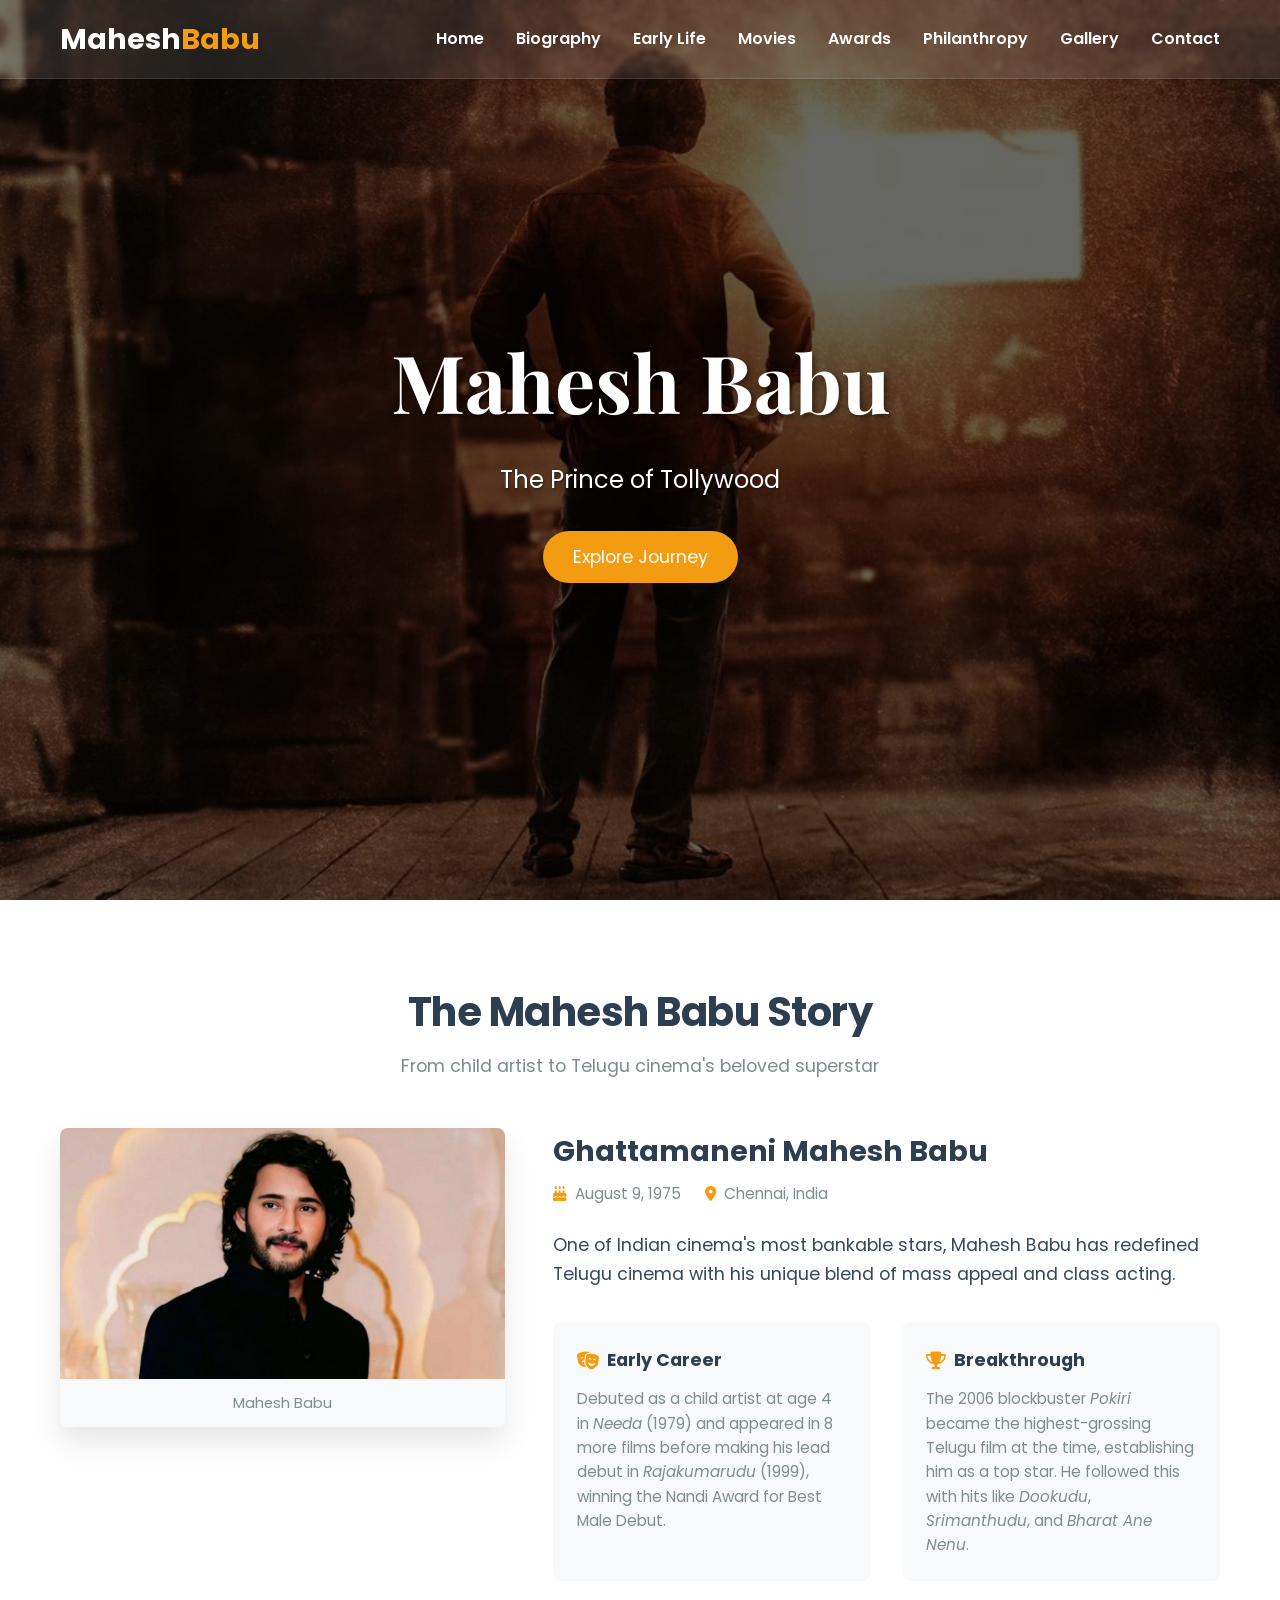
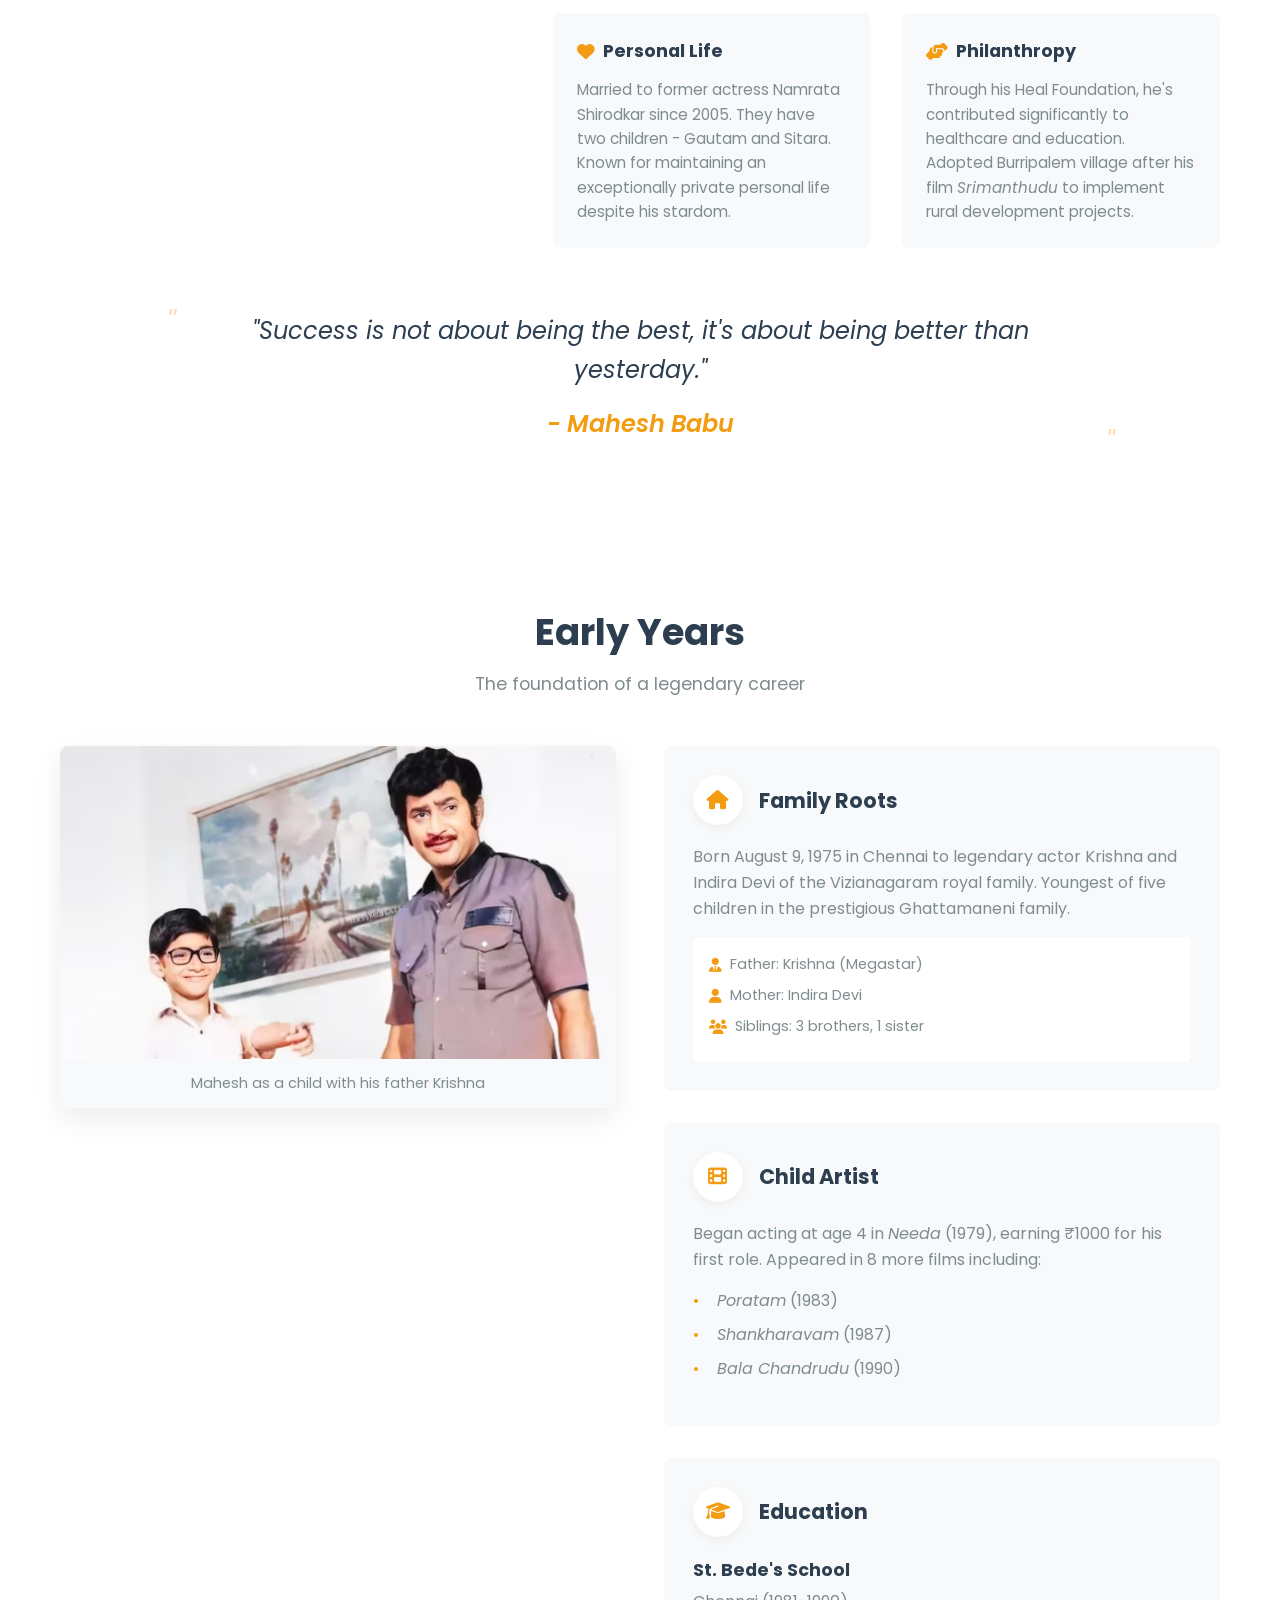
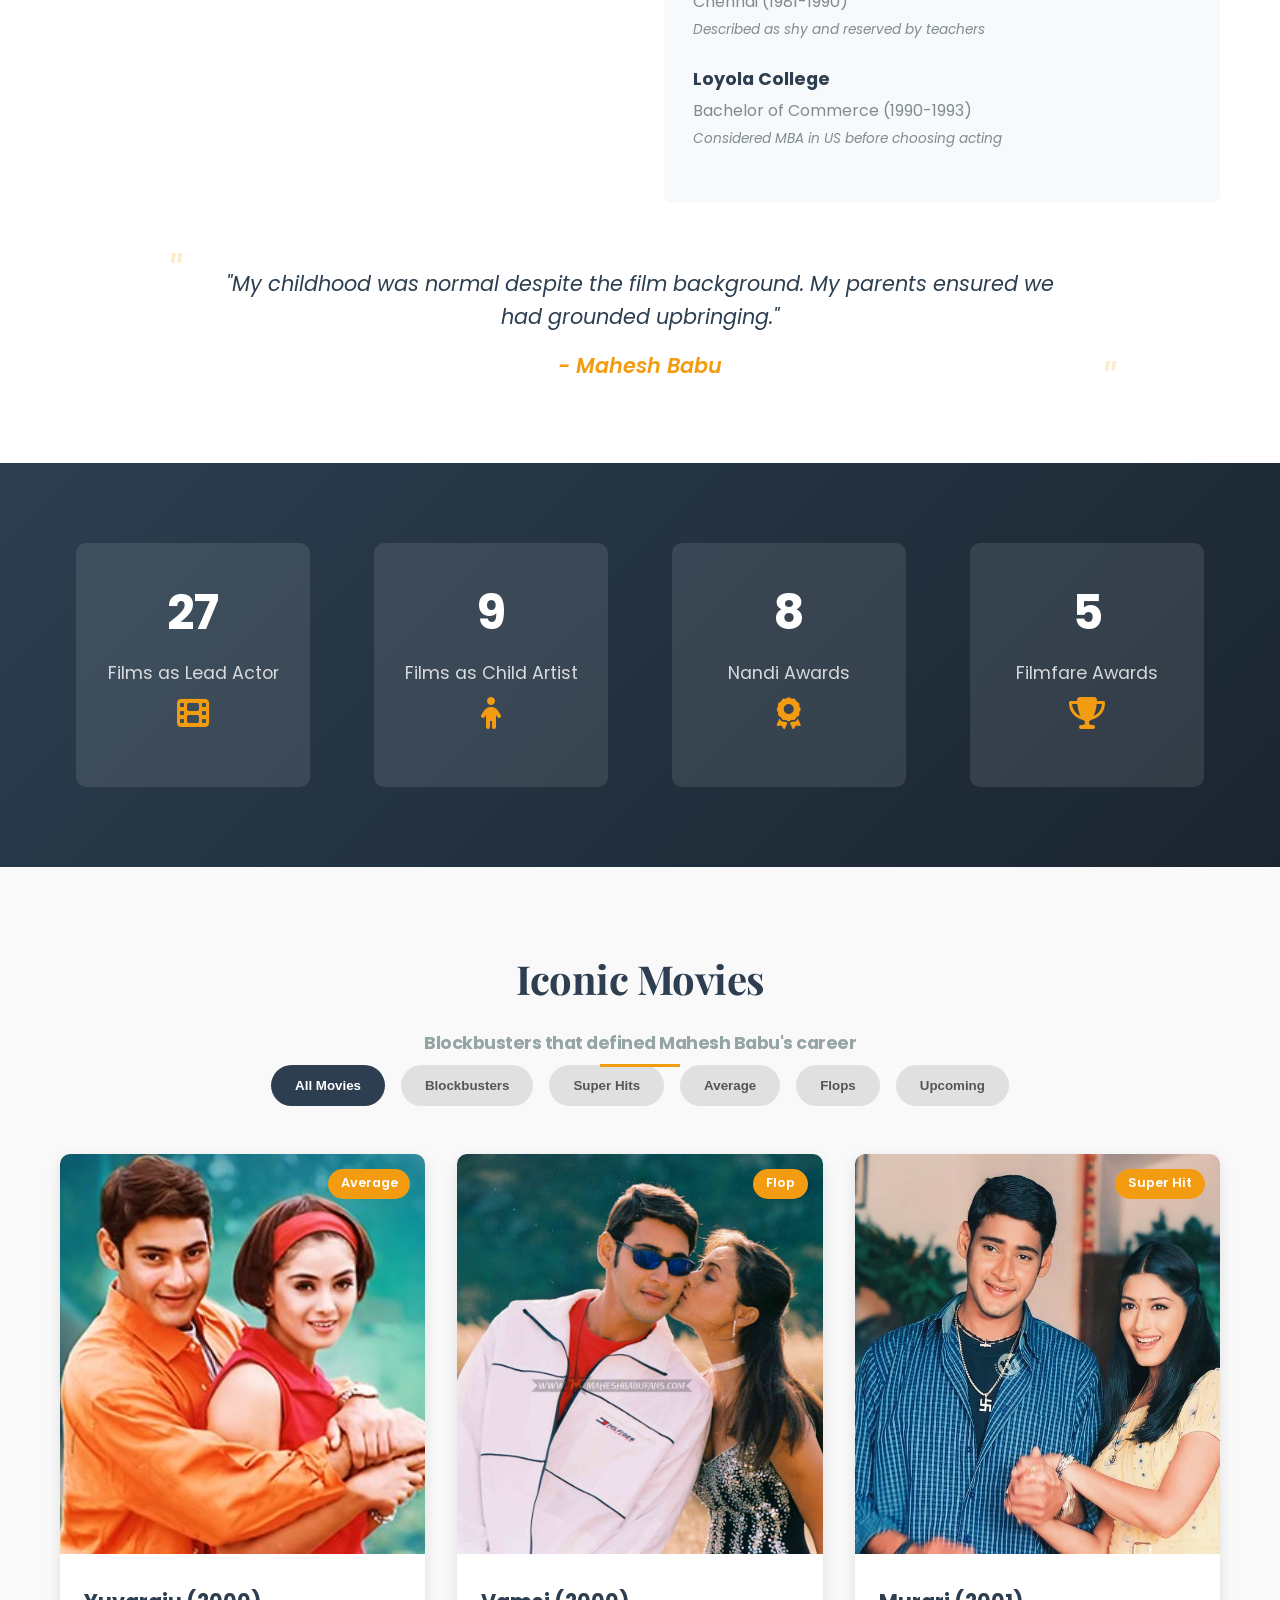
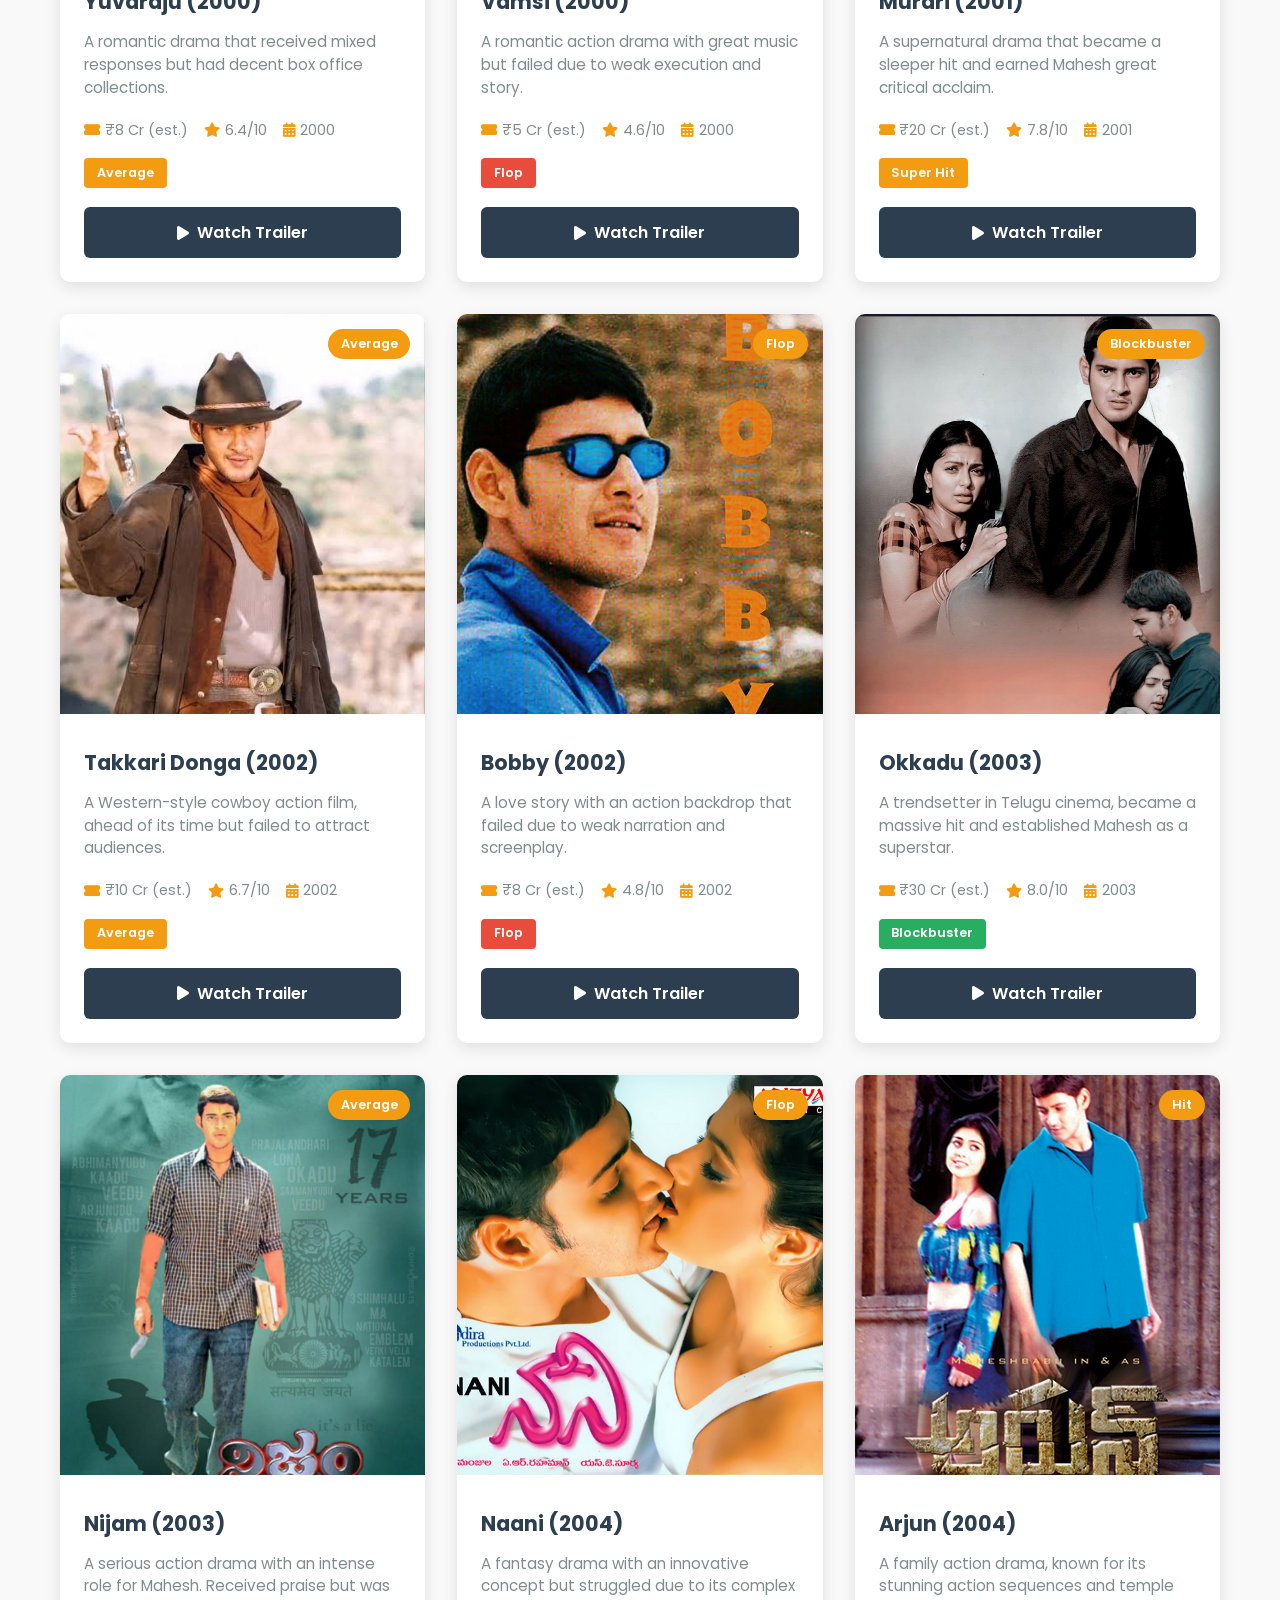
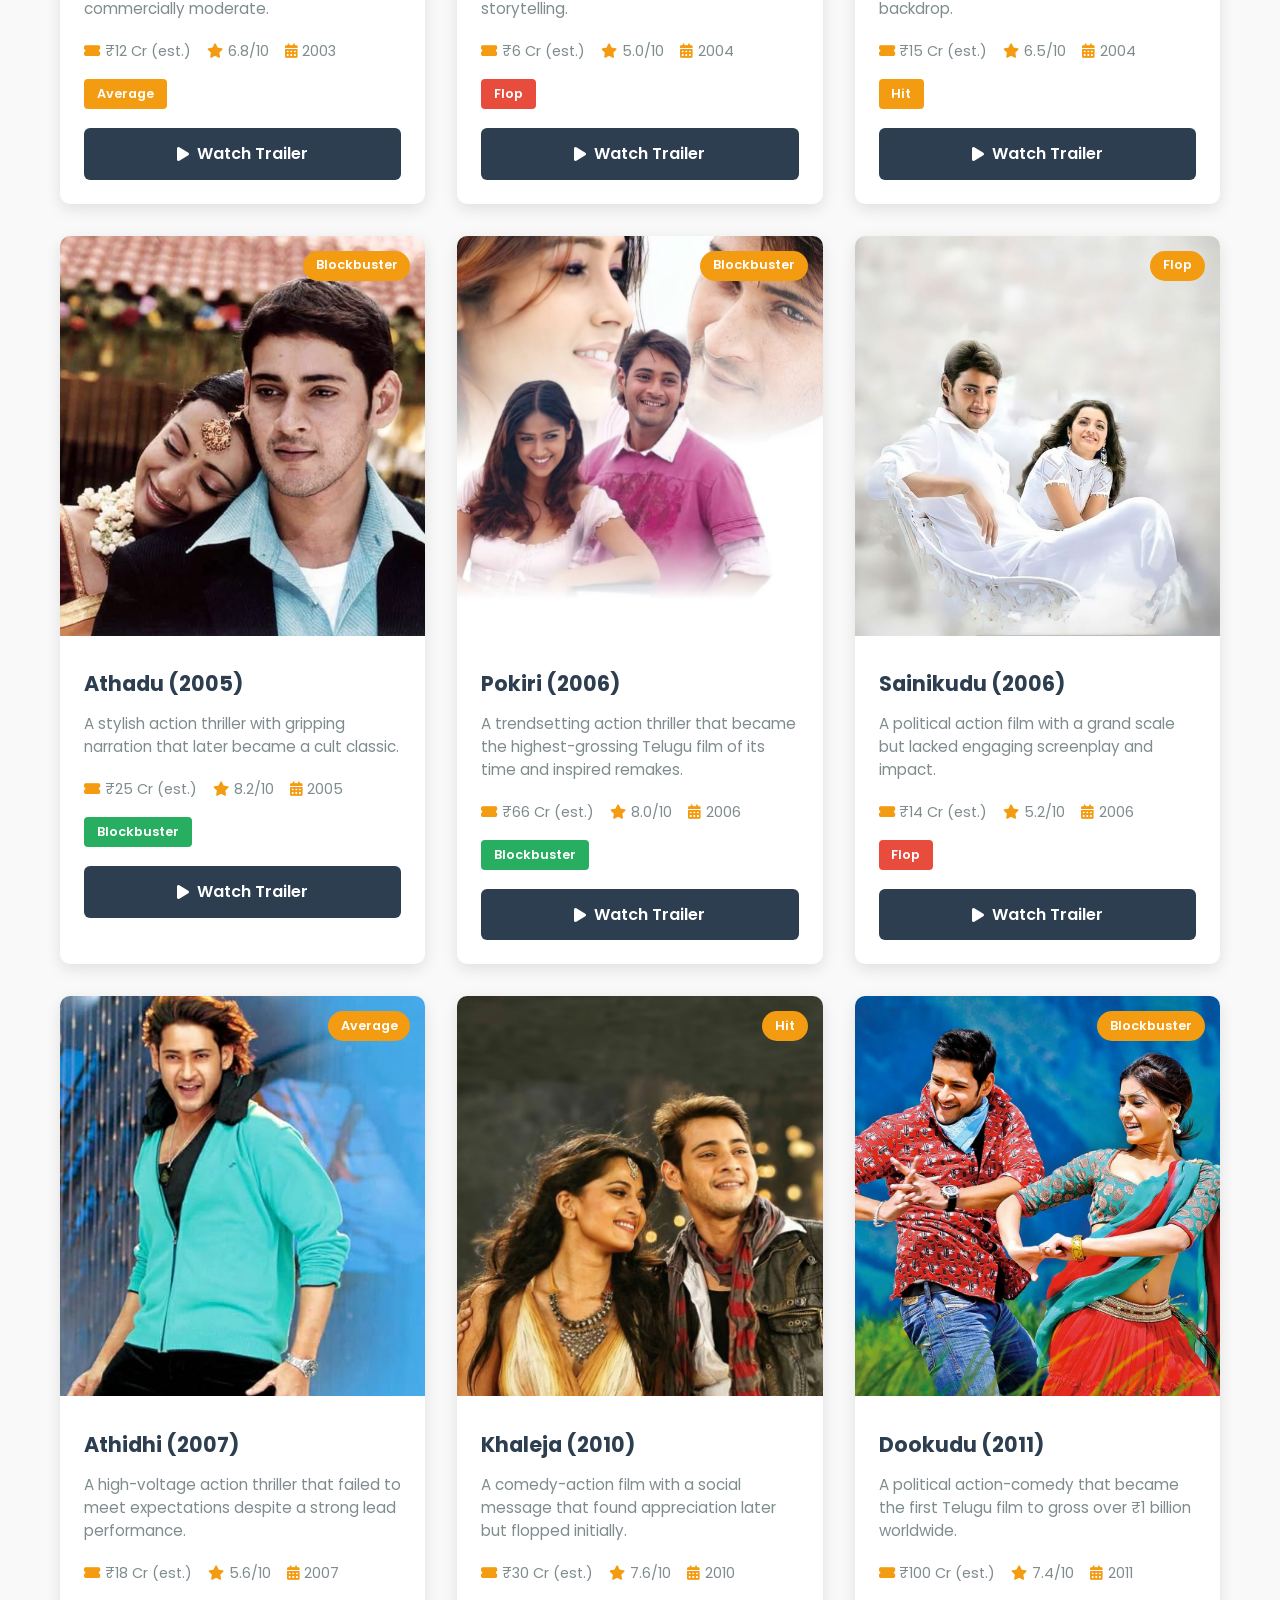
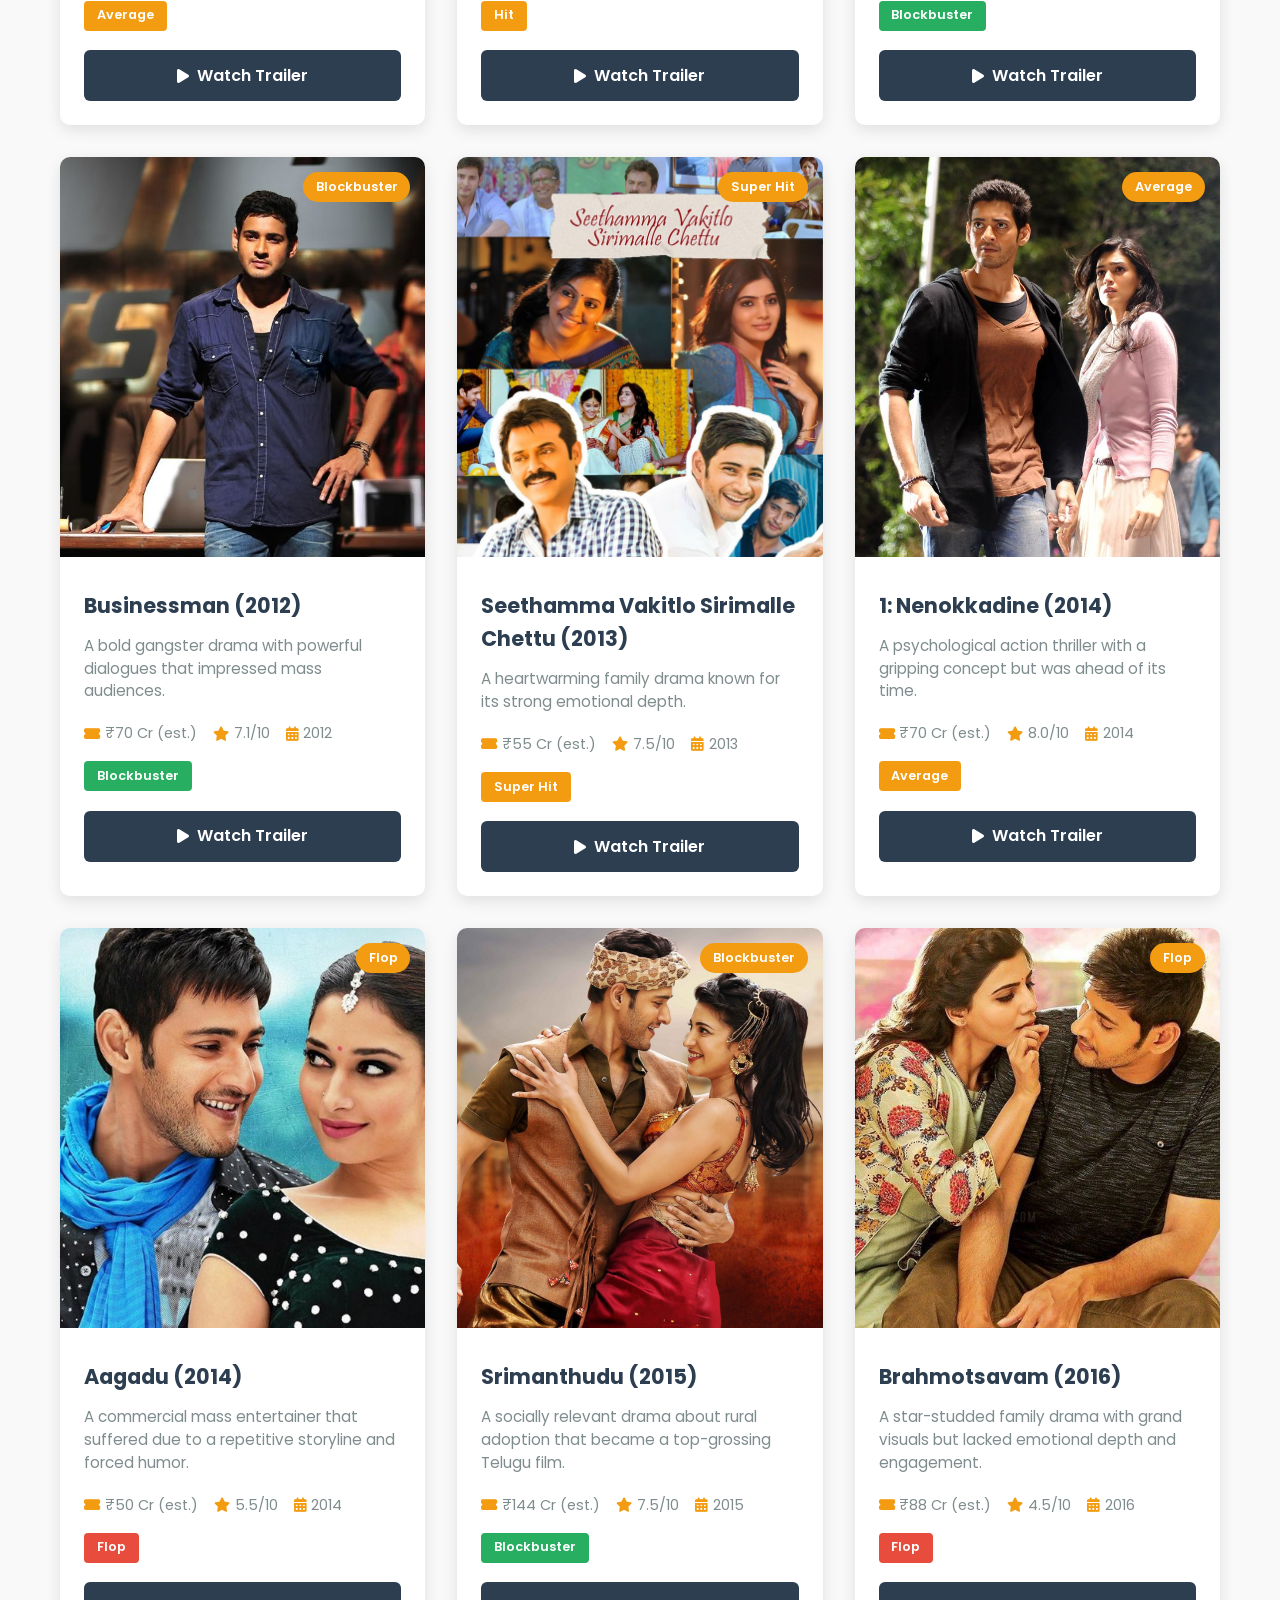
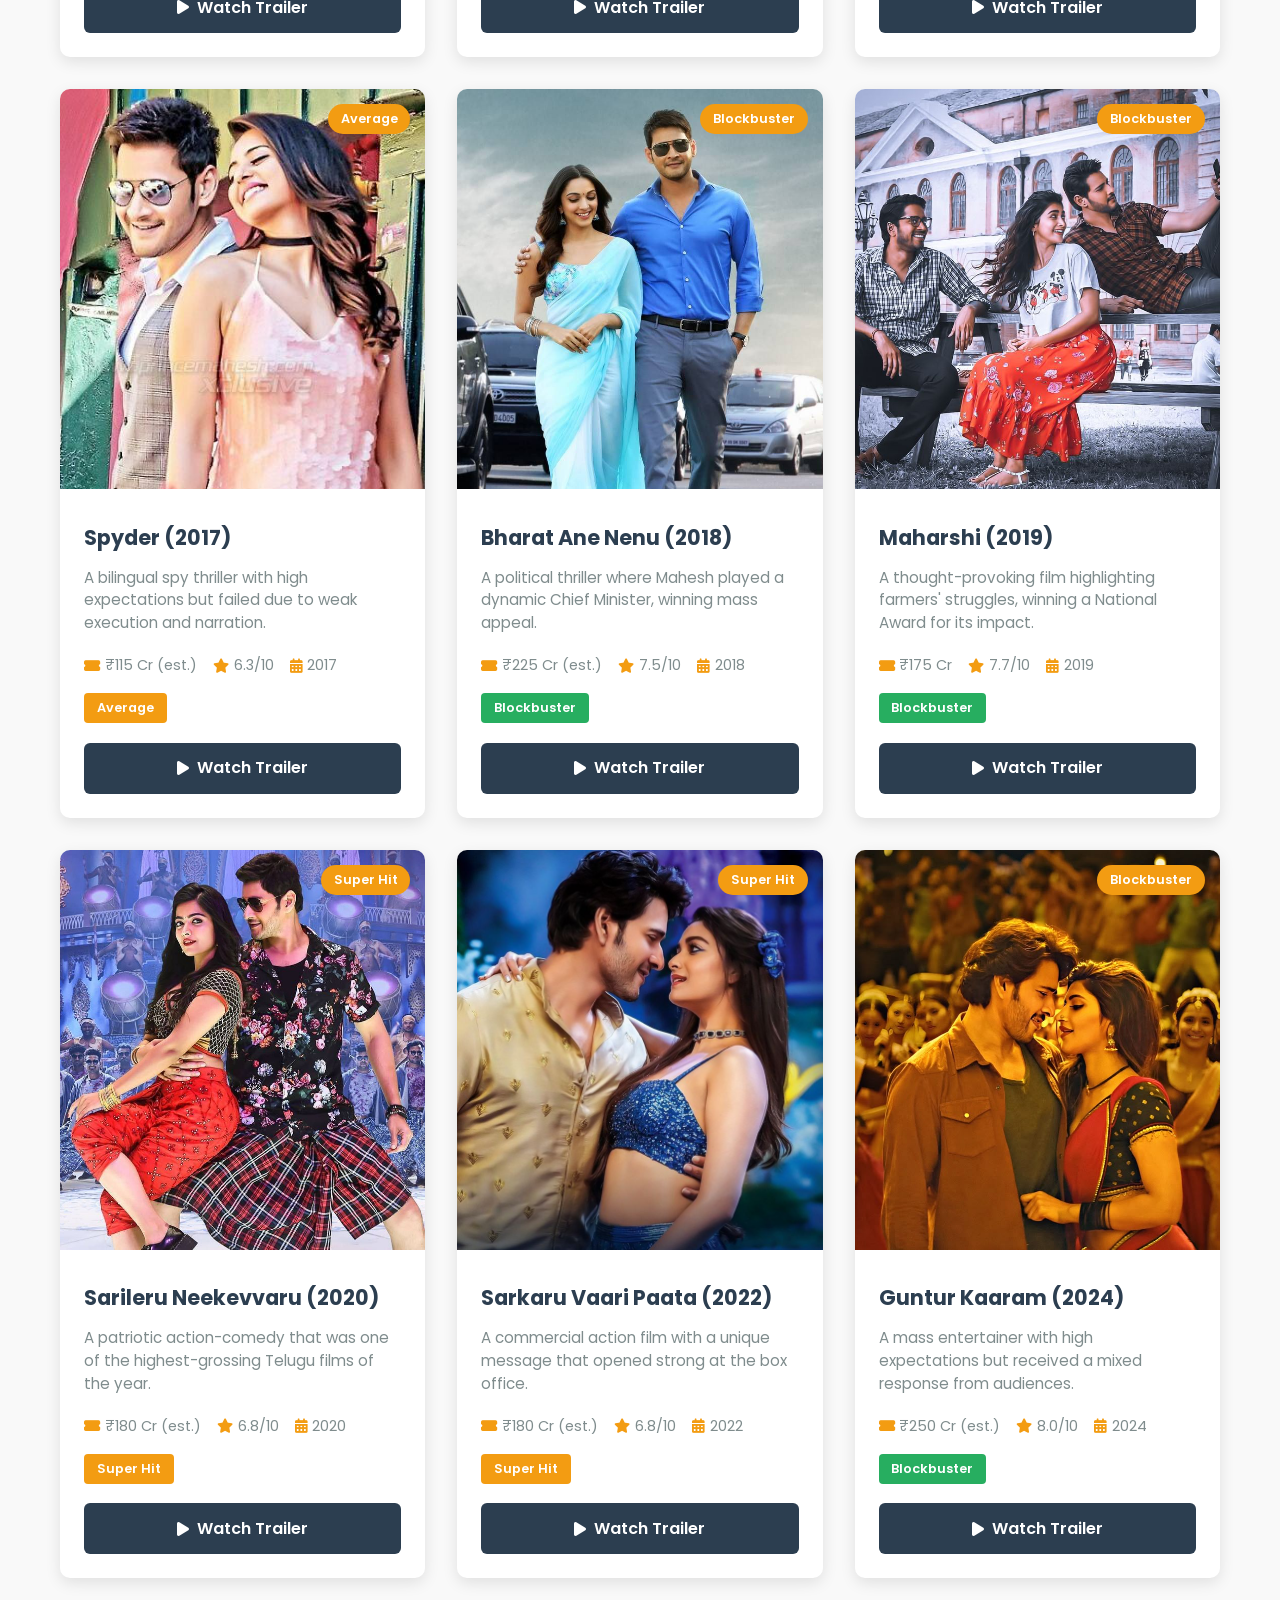
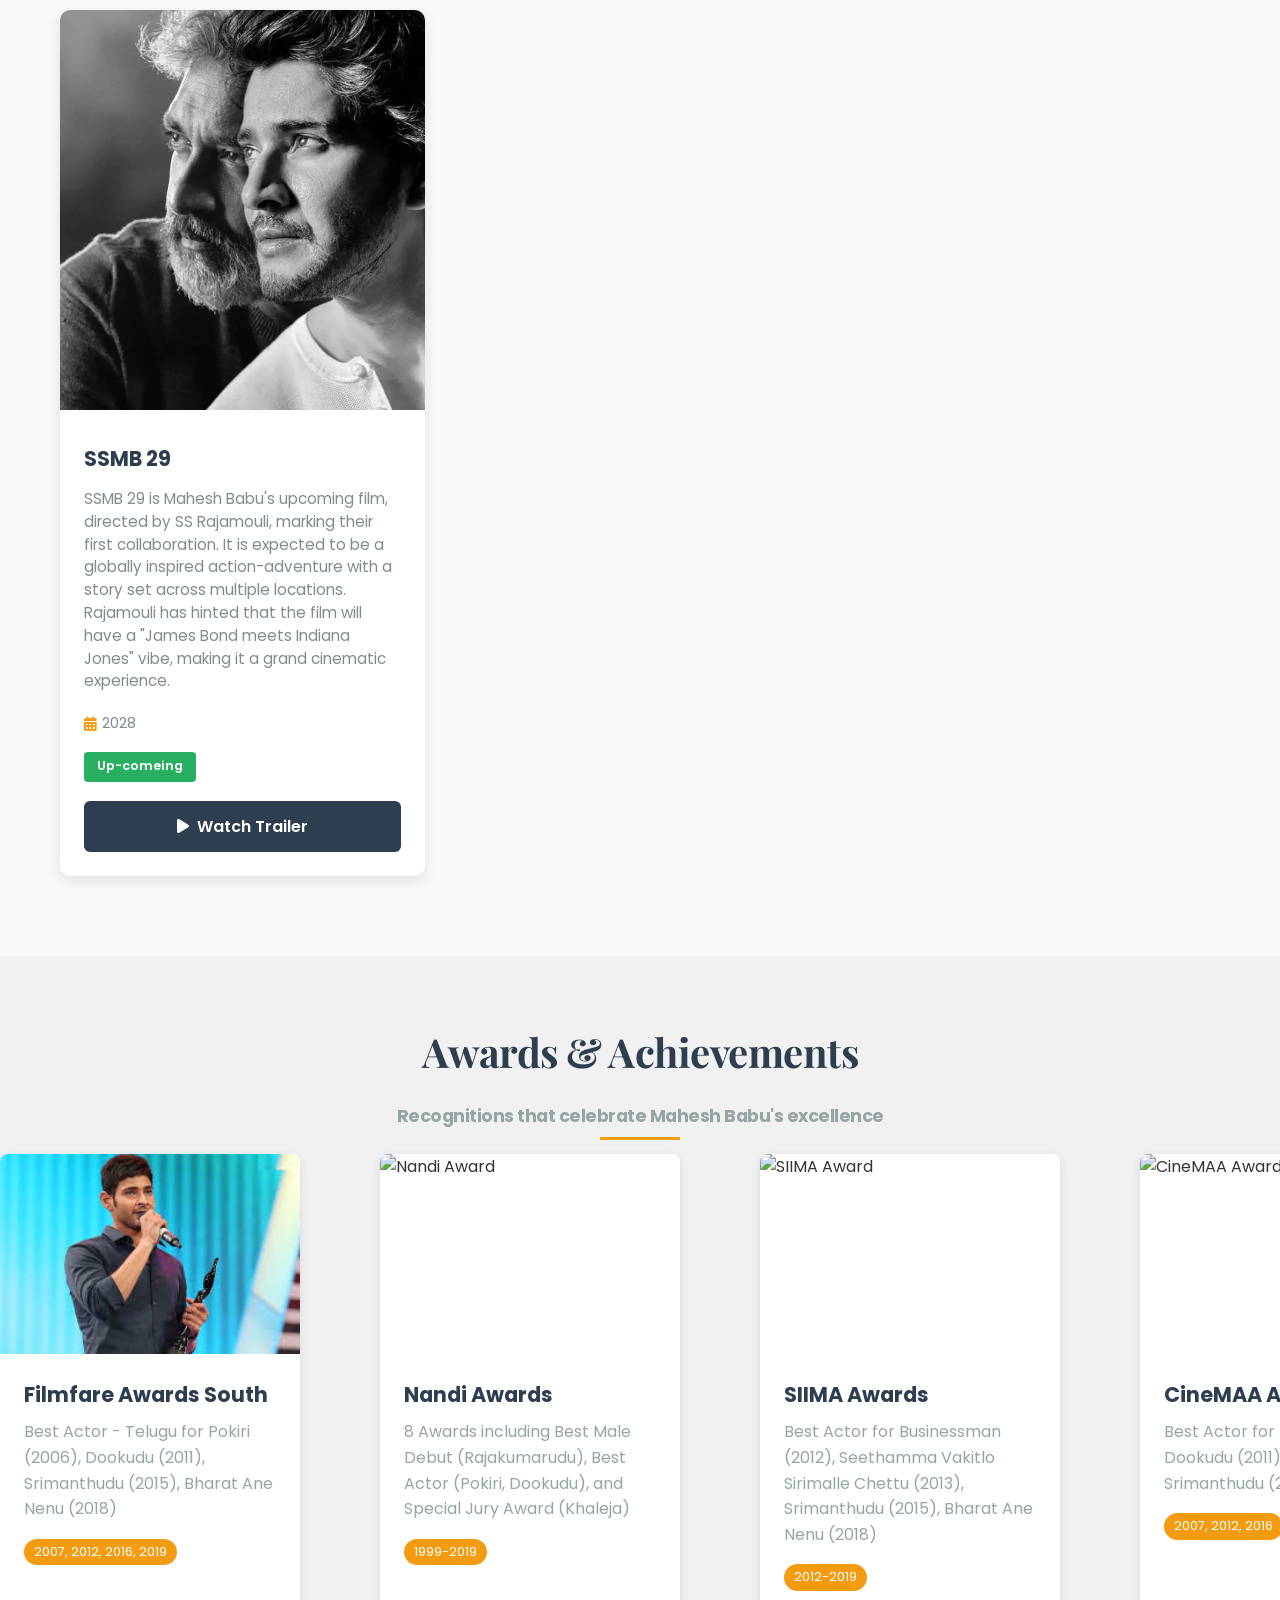
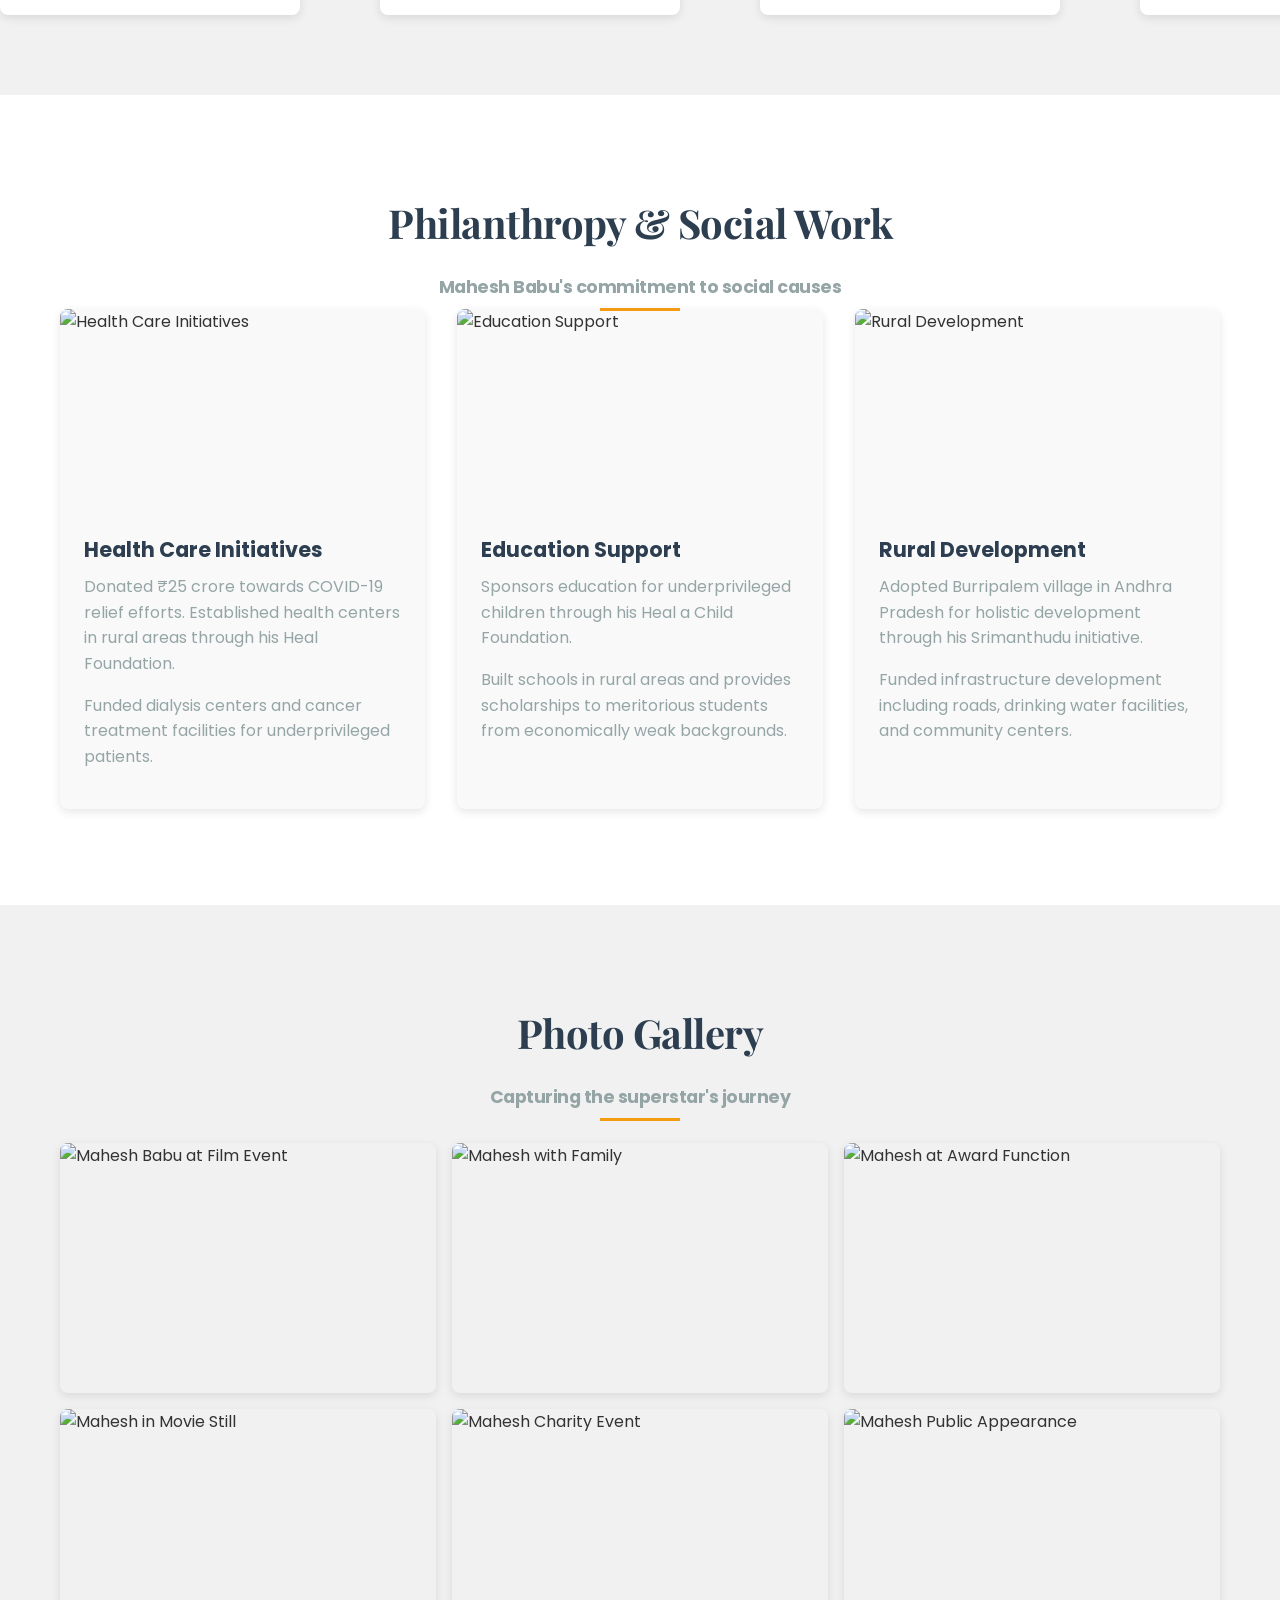
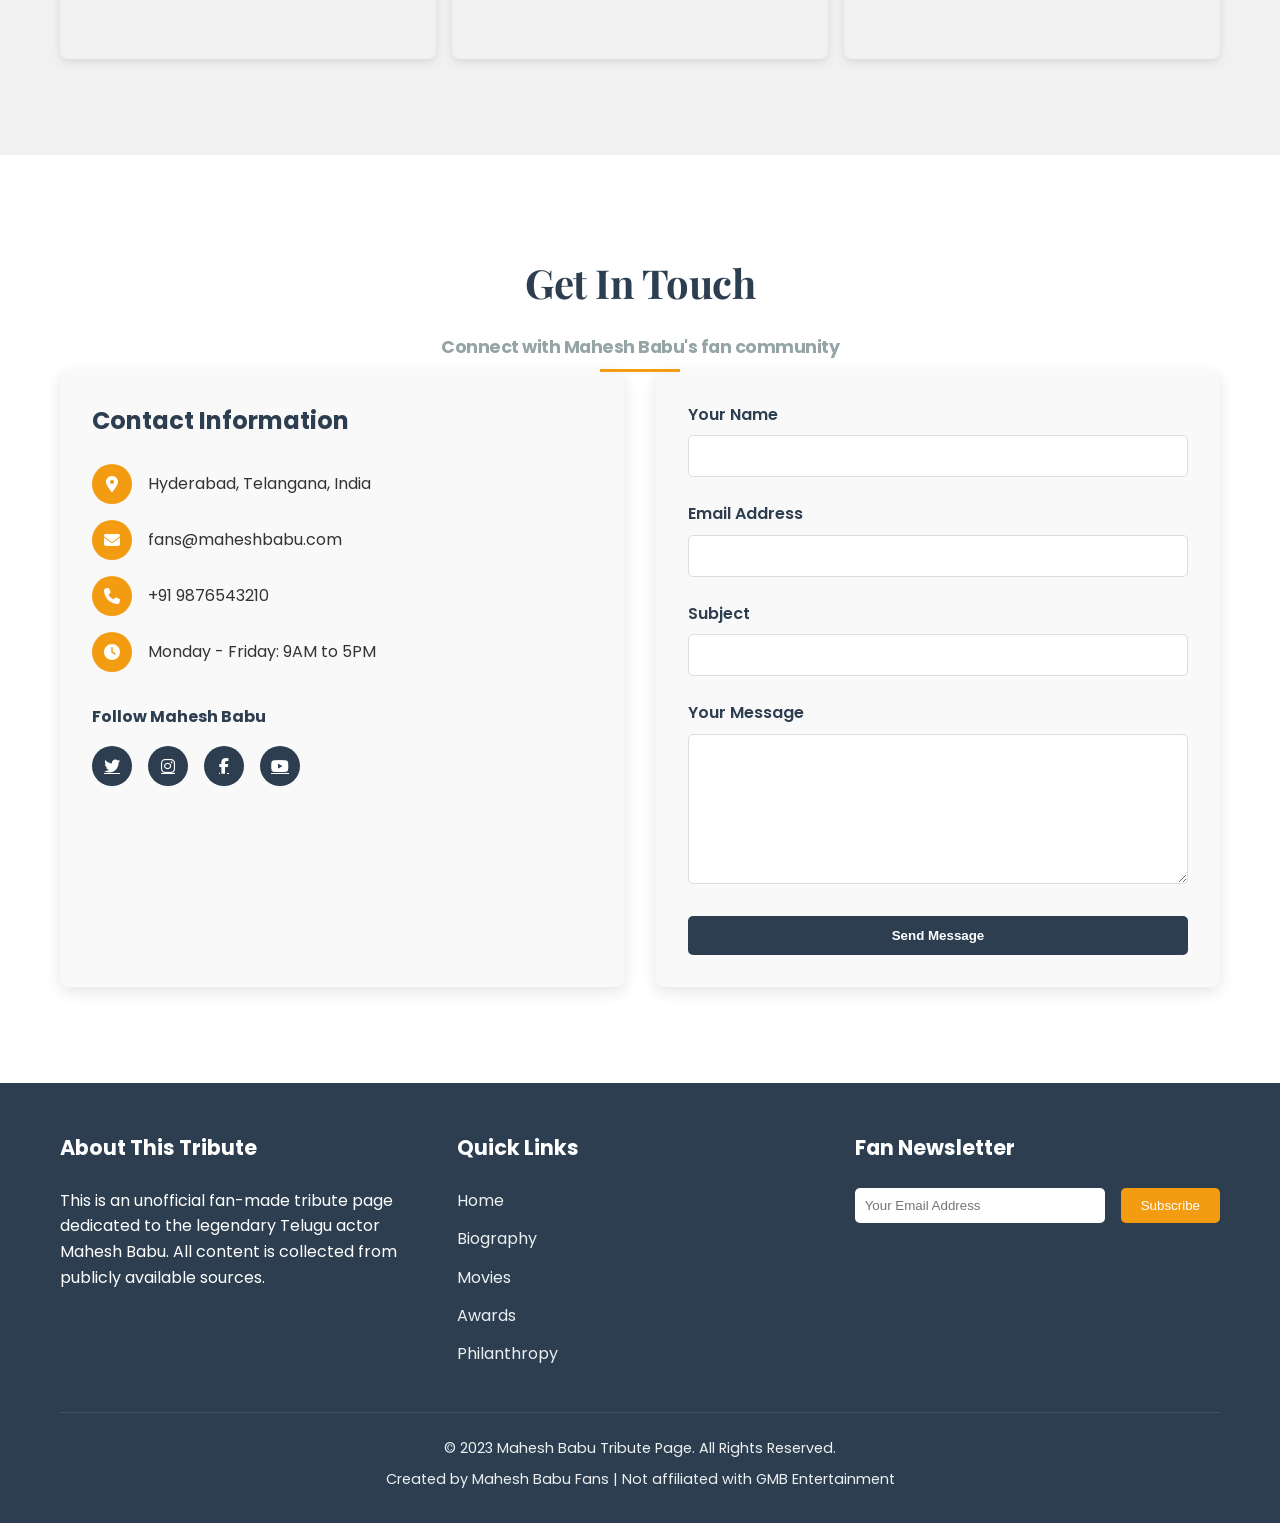
==== commit 10885f7e: "Your commit message" ====
--- a/index.html
+++ b/index.html
@@ -685,7 +685,7 @@
             <!-- Dookudu (2011) -->
             <div class="movie-card" data-category="blockbuster">
                 <div class="movie-badge">Blockbuster</div>
-                <img src="images/movies/dookudu.jpg" alt="Dookudu (2011)" loading="lazy">
+                <img src="images/movies/dookudu.png" alt="Dookudu (2011)" loading="lazy">
                 <div class="movie-info">
                     <h3>Dookudu (2011)</h3>
                     <p>A political action-comedy that became the first Telugu film to gross over ₹1 billion worldwide.</p>
@@ -715,7 +715,7 @@
             <!-- Businessman (2012) -->
             <div class="movie-card" data-category="blockbuster">
                 <div class="movie-badge">Blockbuster</div>
-                <img src="images/movies/businessman.jpg" alt="Businessman (2012)" loading="lazy">
+                <img src="images/movies/Businessman.png" alt="Businessman (2012)" loading="lazy">
                 <div class="movie-info">
                     <h3>Businessman (2012)</h3>
                     <p>A bold gangster drama with powerful dialogues that impressed mass audiences.</p>
@@ -805,7 +805,7 @@
             <!-- Aagadu (2014) -->
             <div class="movie-card" data-category="flop">
                 <div class="movie-badge">Flop</div>
-                <img src="images/movies/aagadu.jpg" alt="Aagadu (2014)" loading="lazy">
+                <img src="images/movies/Aagadu.png" alt="Aagadu (2014)" loading="lazy">
                 <div class="movie-info">
                     <h3>Aagadu (2014)</h3>
                     <p> A commercial mass entertainer that suffered due to a repetitive storyline and forced humor.</p>
@@ -865,7 +865,7 @@
             <!-- Brahmotsavam (2016) -->
             <div class="movie-card" data-category="flop">
                 <div class="movie-badge">Flop</div>
-                <img src="images/movies/brahmotsavam.jpg" alt="Brahmotsavam (2016)" loading="lazy">
+                <img src="images/movies/Brahmotsavam.png" alt="Brahmotsavam (2016)" loading="lazy">
                 <div class="movie-info">
                     <h3>Brahmotsavam (2016)</h3>
                     <p>A star-studded family drama with grand visuals but lacked emotional depth and engagement.</p>
@@ -895,7 +895,7 @@
             <!-- Spyder (2017) -->
             <div class="movie-card" data-category="average">
                 <div class="movie-badge">Average</div>
-                <img src="images/movies/spyder.jpg" alt="Spyder (2017)" loading="lazy">
+                <img src="images/movies/Spyder.png" alt="Spyder (2017)" loading="lazy">
                 <div class="movie-info">
                     <h3>Spyder (2017)</h3>
                     <p>A bilingual spy thriller with high expectations but failed due to weak execution and narration.</p>
@@ -925,7 +925,7 @@
             <!-- Bharat Ane Nenu (2018) -->
             <div class="movie-card" data-category="blockbuster">
                 <div class="movie-badge">Blockbuster</div>
-                <img src="images/movies/bharat-ane-nenu.jpg" alt="Bharat Ane Nenu (2018)" loading="lazy">
+                <img src="images/movies/Bharat-Ane-Nenu.png" alt="Bharat Ane Nenu (2018)" loading="lazy">
                 <div class="movie-info">
                     <h3>Bharat Ane Nenu (2018)</h3>
                     <p> A political thriller where Mahesh played a dynamic Chief Minister, winning mass appeal.</p>
@@ -955,7 +955,7 @@
             <!-- Maharshi (2019) -->
             <div class="movie-card" data-category="blockbuster">
                 <div class="movie-badge">Blockbuster</div>
-                <img src="images/movies/maharshi.jpg" alt="Maharshi (2019)" loading="lazy">
+                <img src="images/movies/Maharshi.png" alt="Maharshi (2019)" loading="lazy">
                 <div class="movie-info">
                     <h3>Maharshi (2019)</h3>
                     <p>A thought-provoking film highlighting farmers' struggles, winning a National Award for its impact.</p>
@@ -985,7 +985,7 @@
             <!-- Sarileru Neekevvaru (2020) -->
             <div class="movie-card" data-category="hit">
                 <div class="movie-badge">Super Hit</div>
-                <img src="images/movies/sarileru-neekevvaru.jpg" alt="Sarileru Neekevvaru (2020)" loading="lazy">
+                <img src="images/movies/Sarileru-Neekevvaru.png" alt="Sarileru Neekevvaru (2020)" loading="lazy">
                 <div class="movie-info">
                     <h3>Sarileru Neekevvaru (2020)</h3>
                     <p>A patriotic action-comedy that was one of the highest-grossing Telugu films of the year.</p>
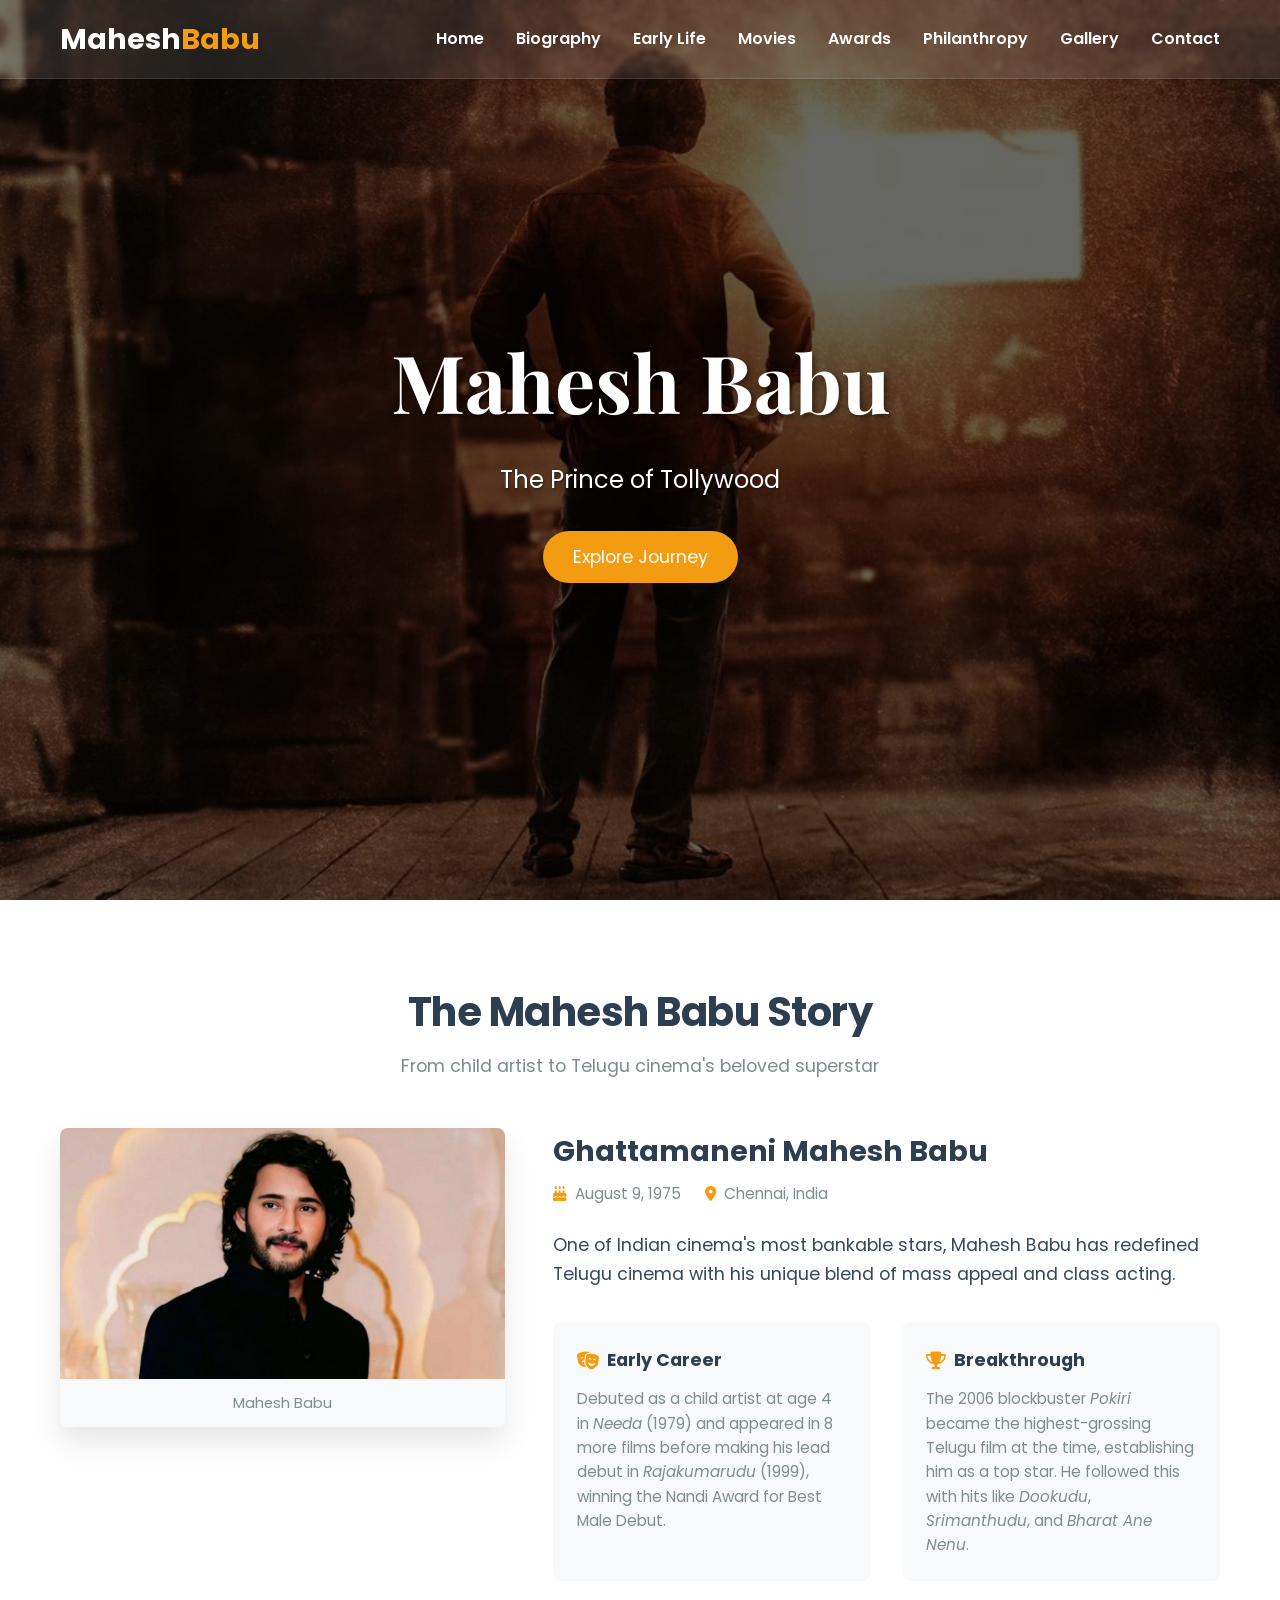
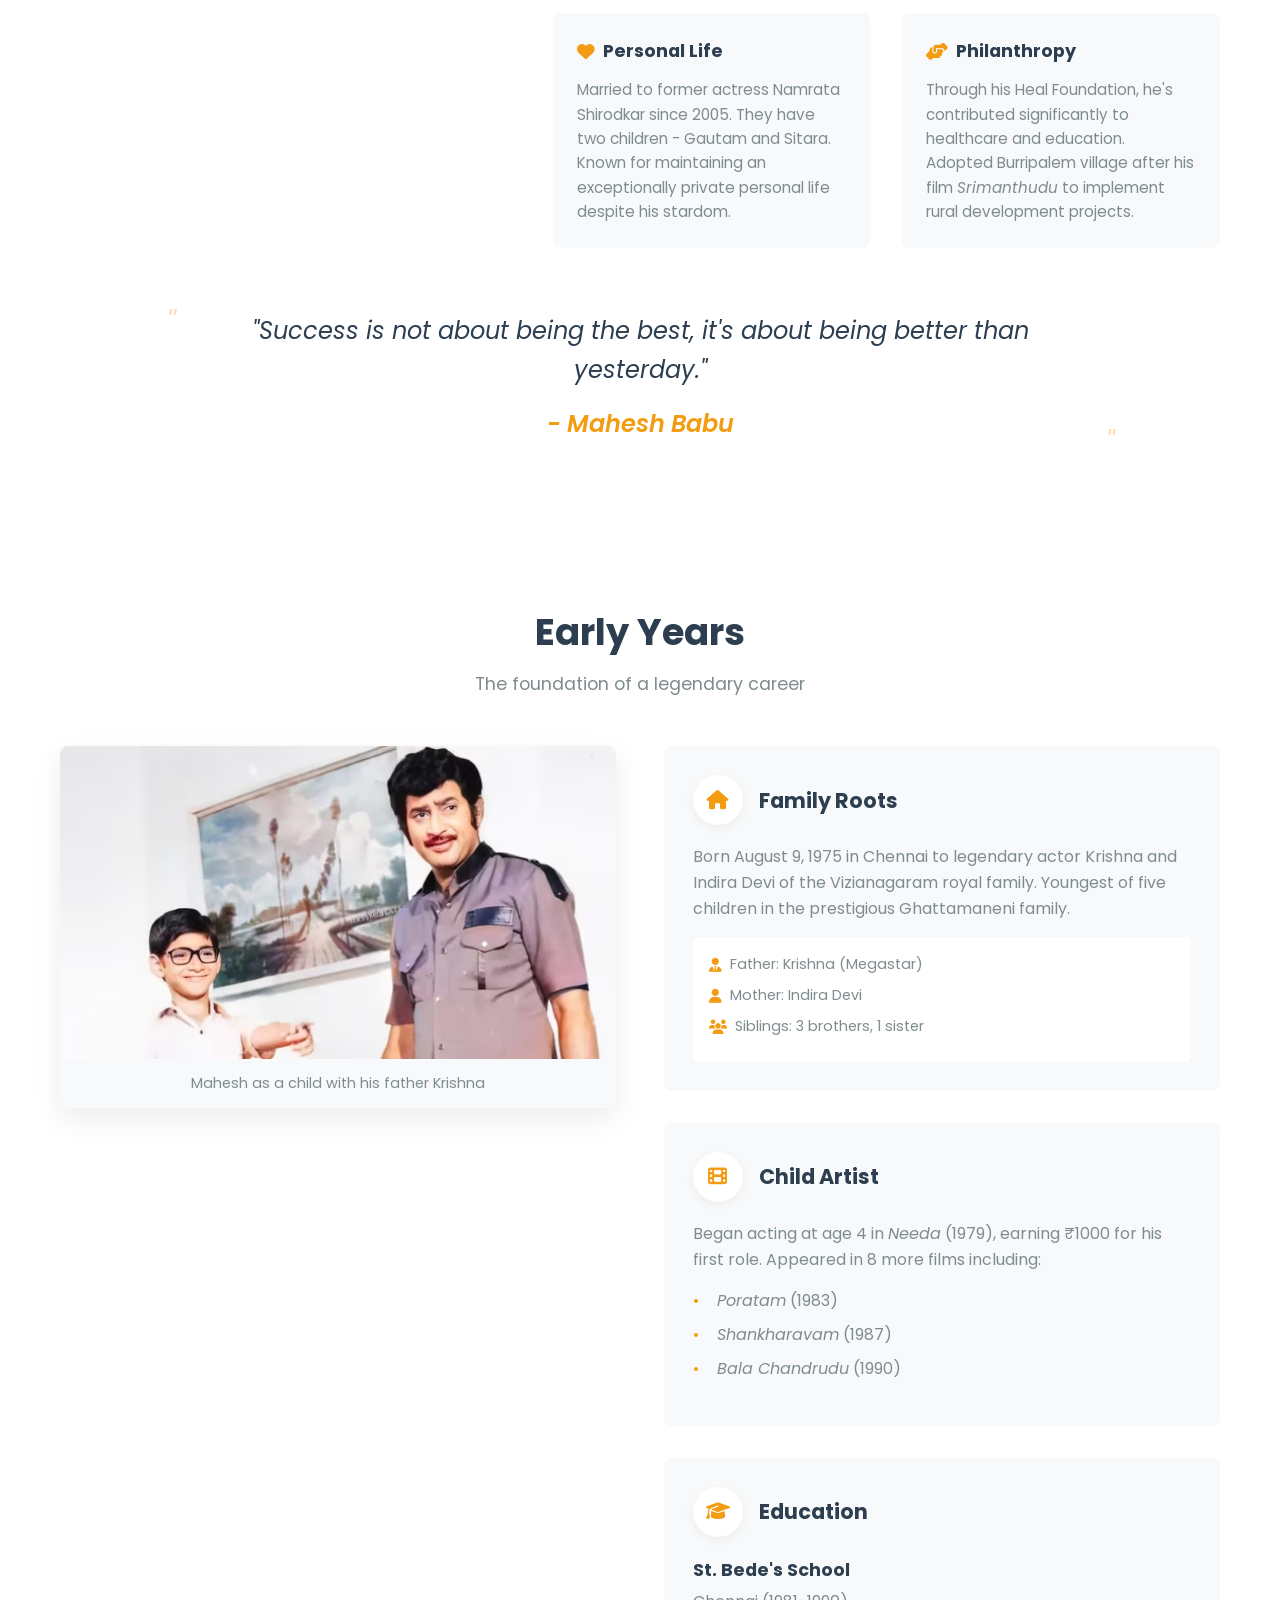
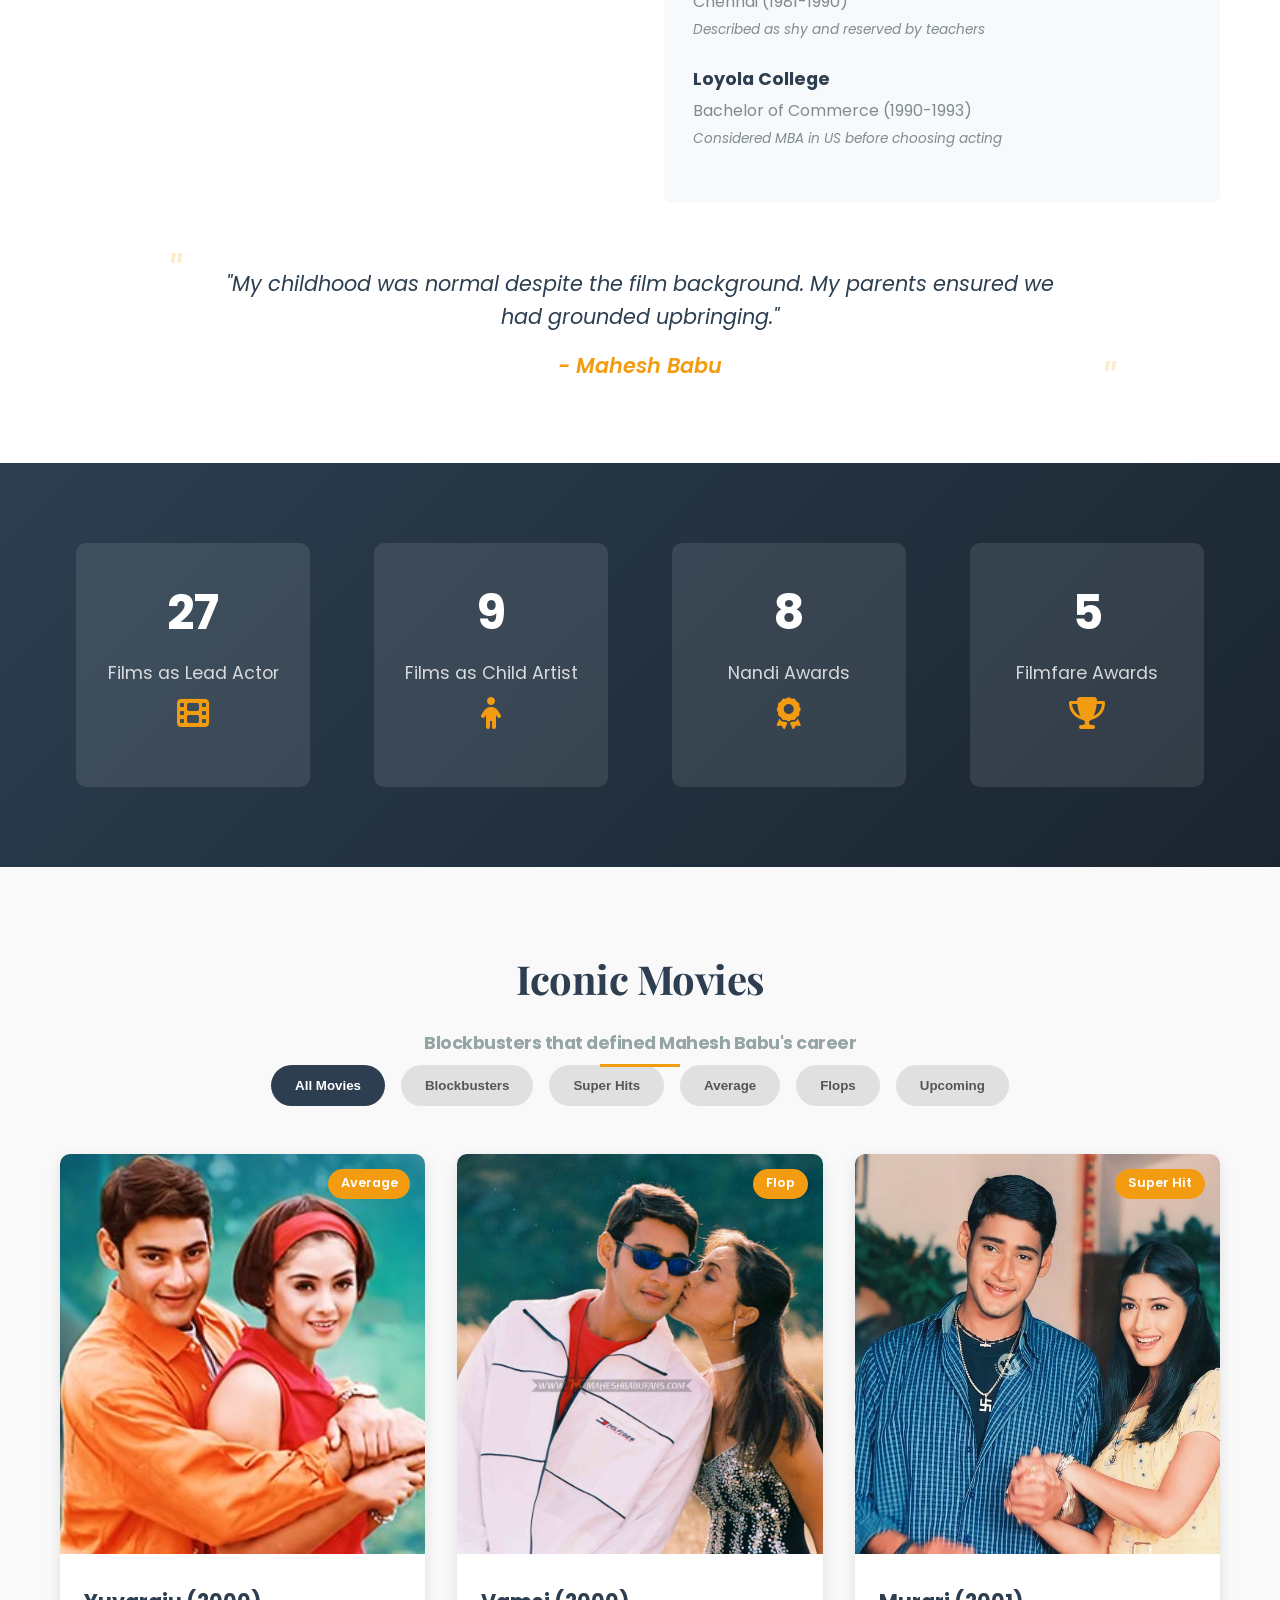
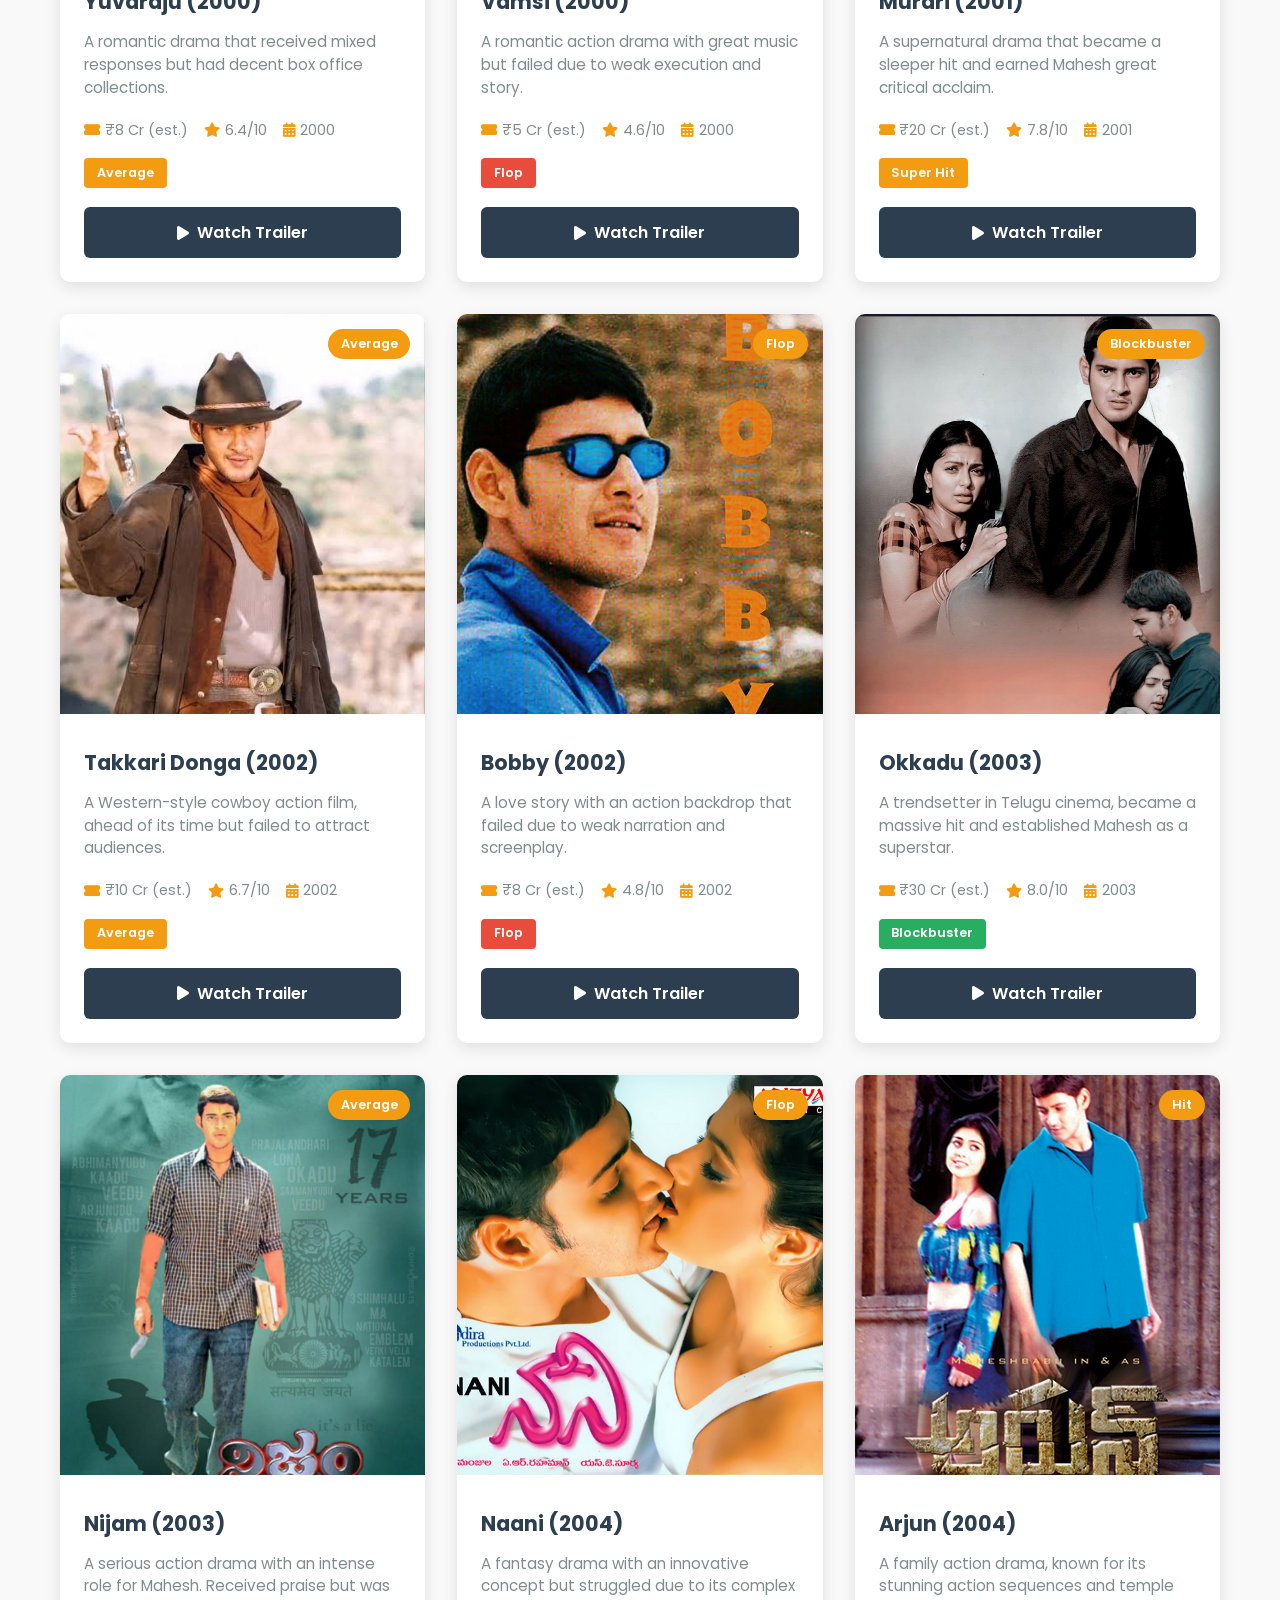
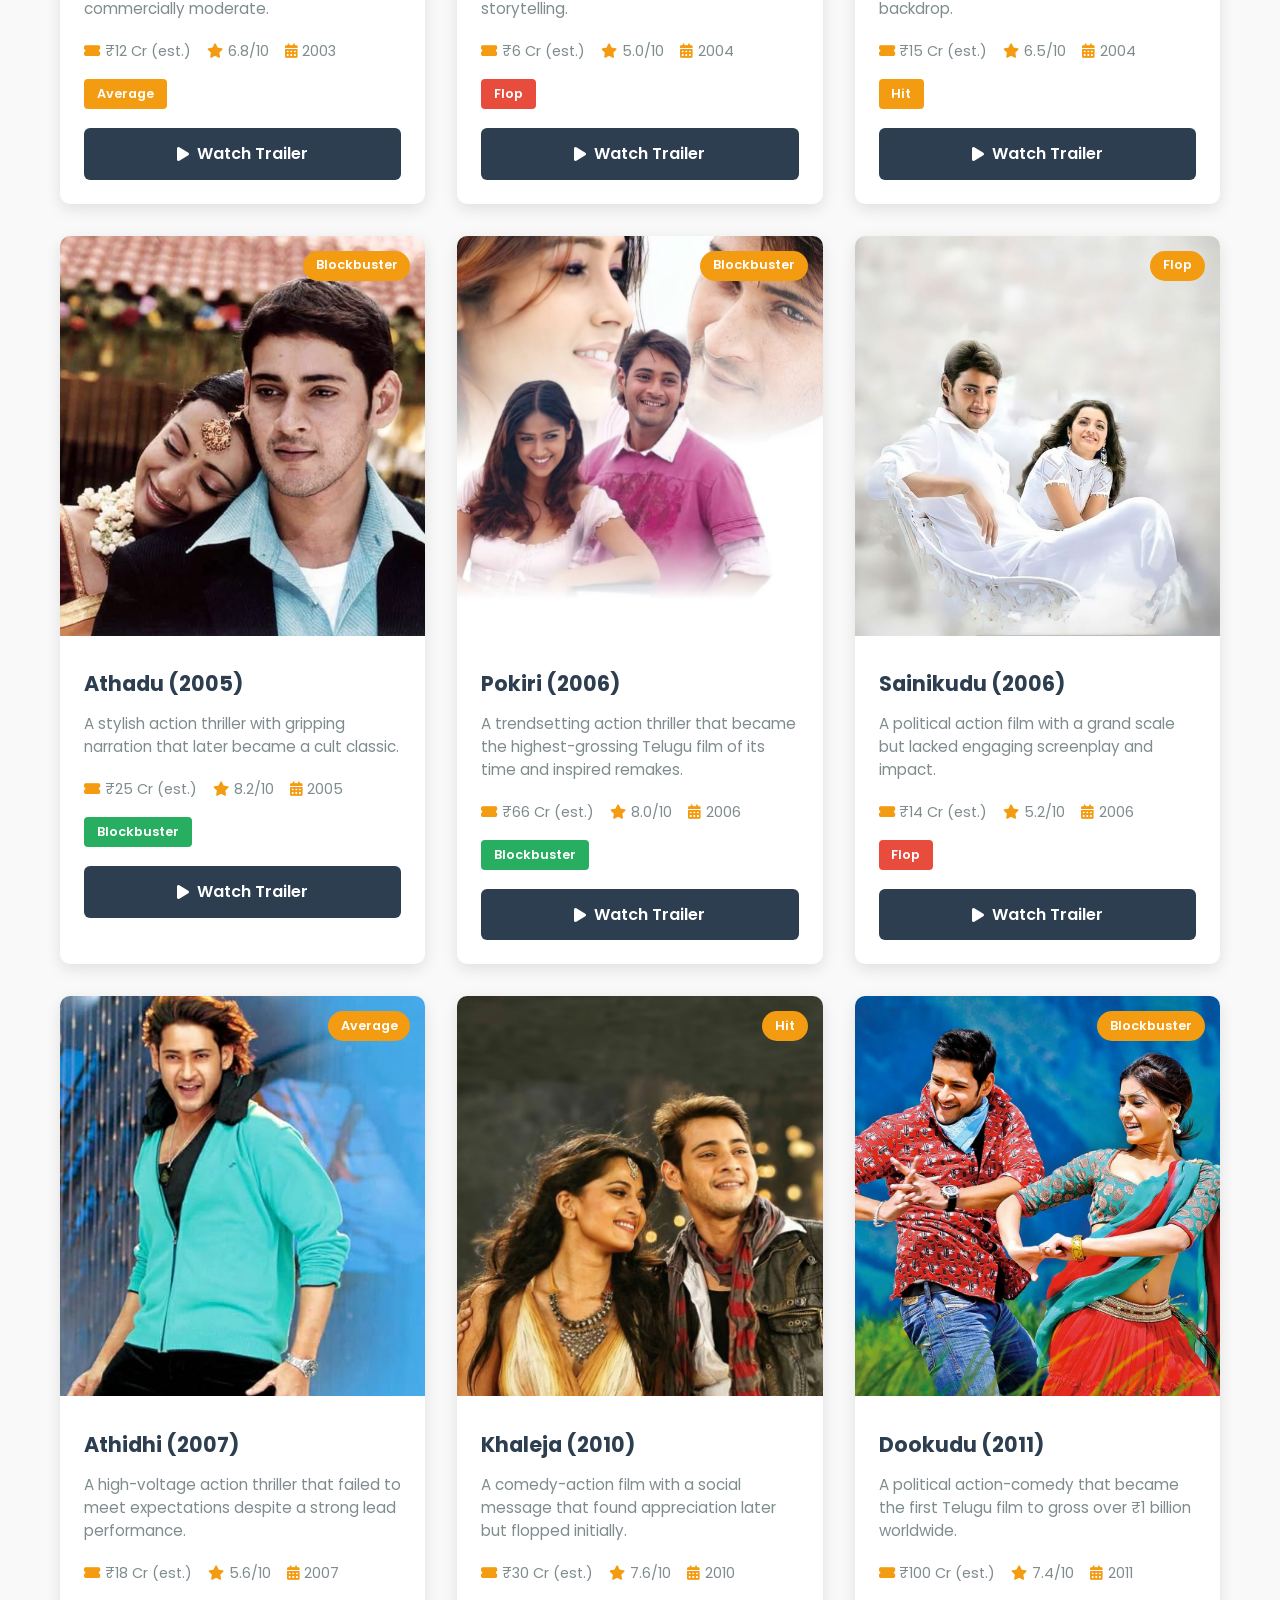
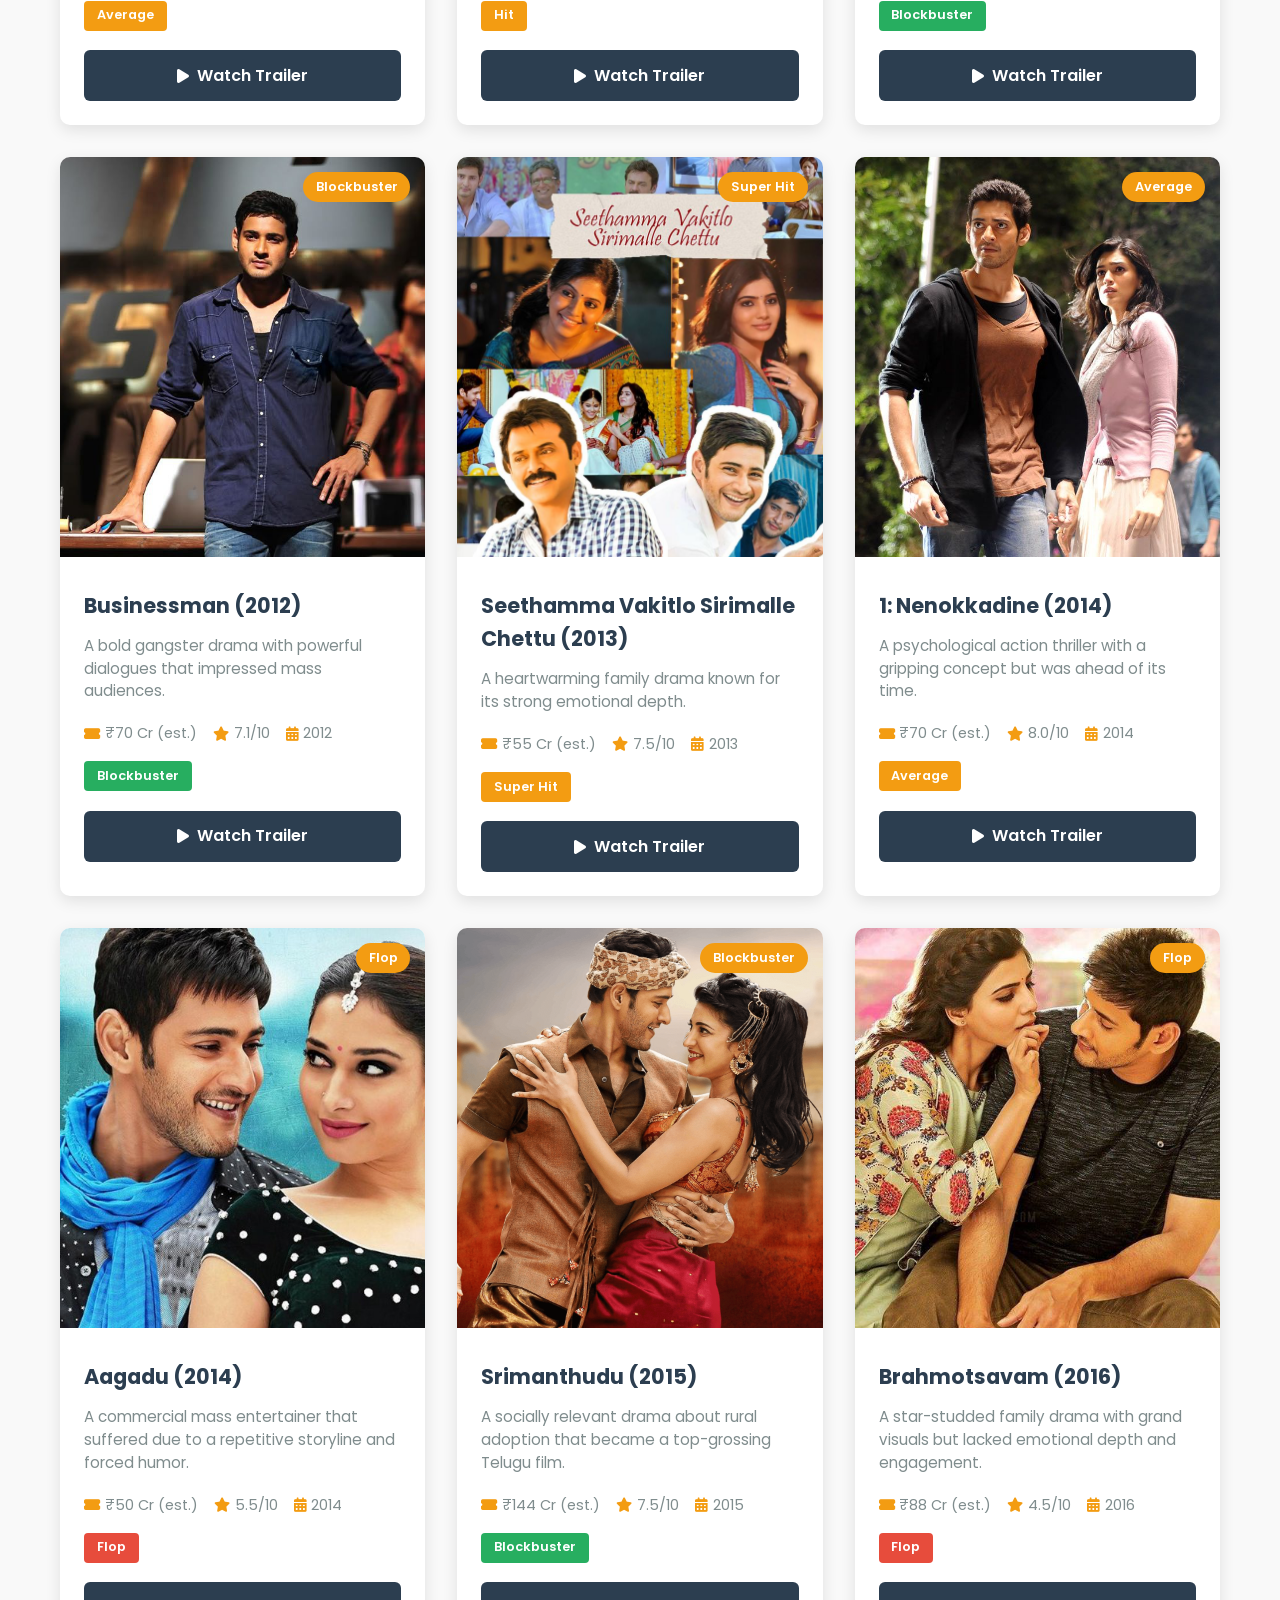
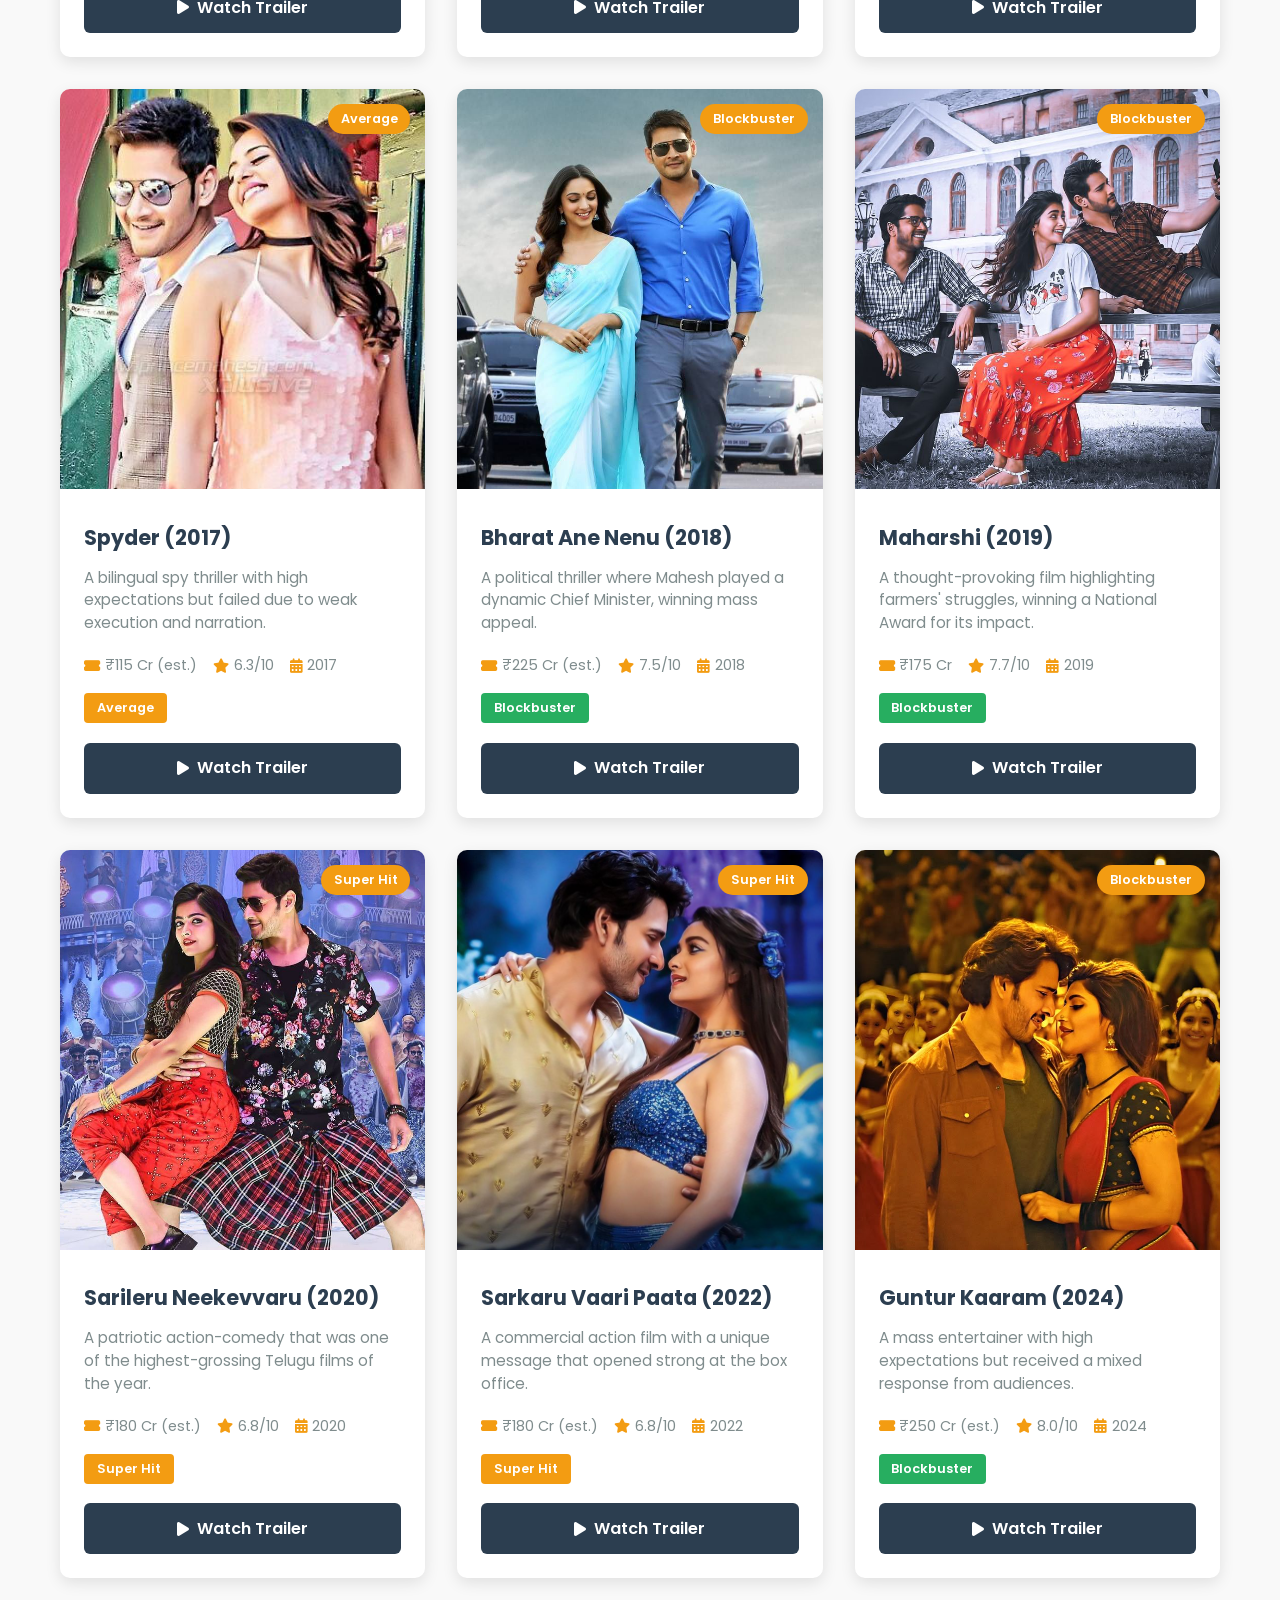
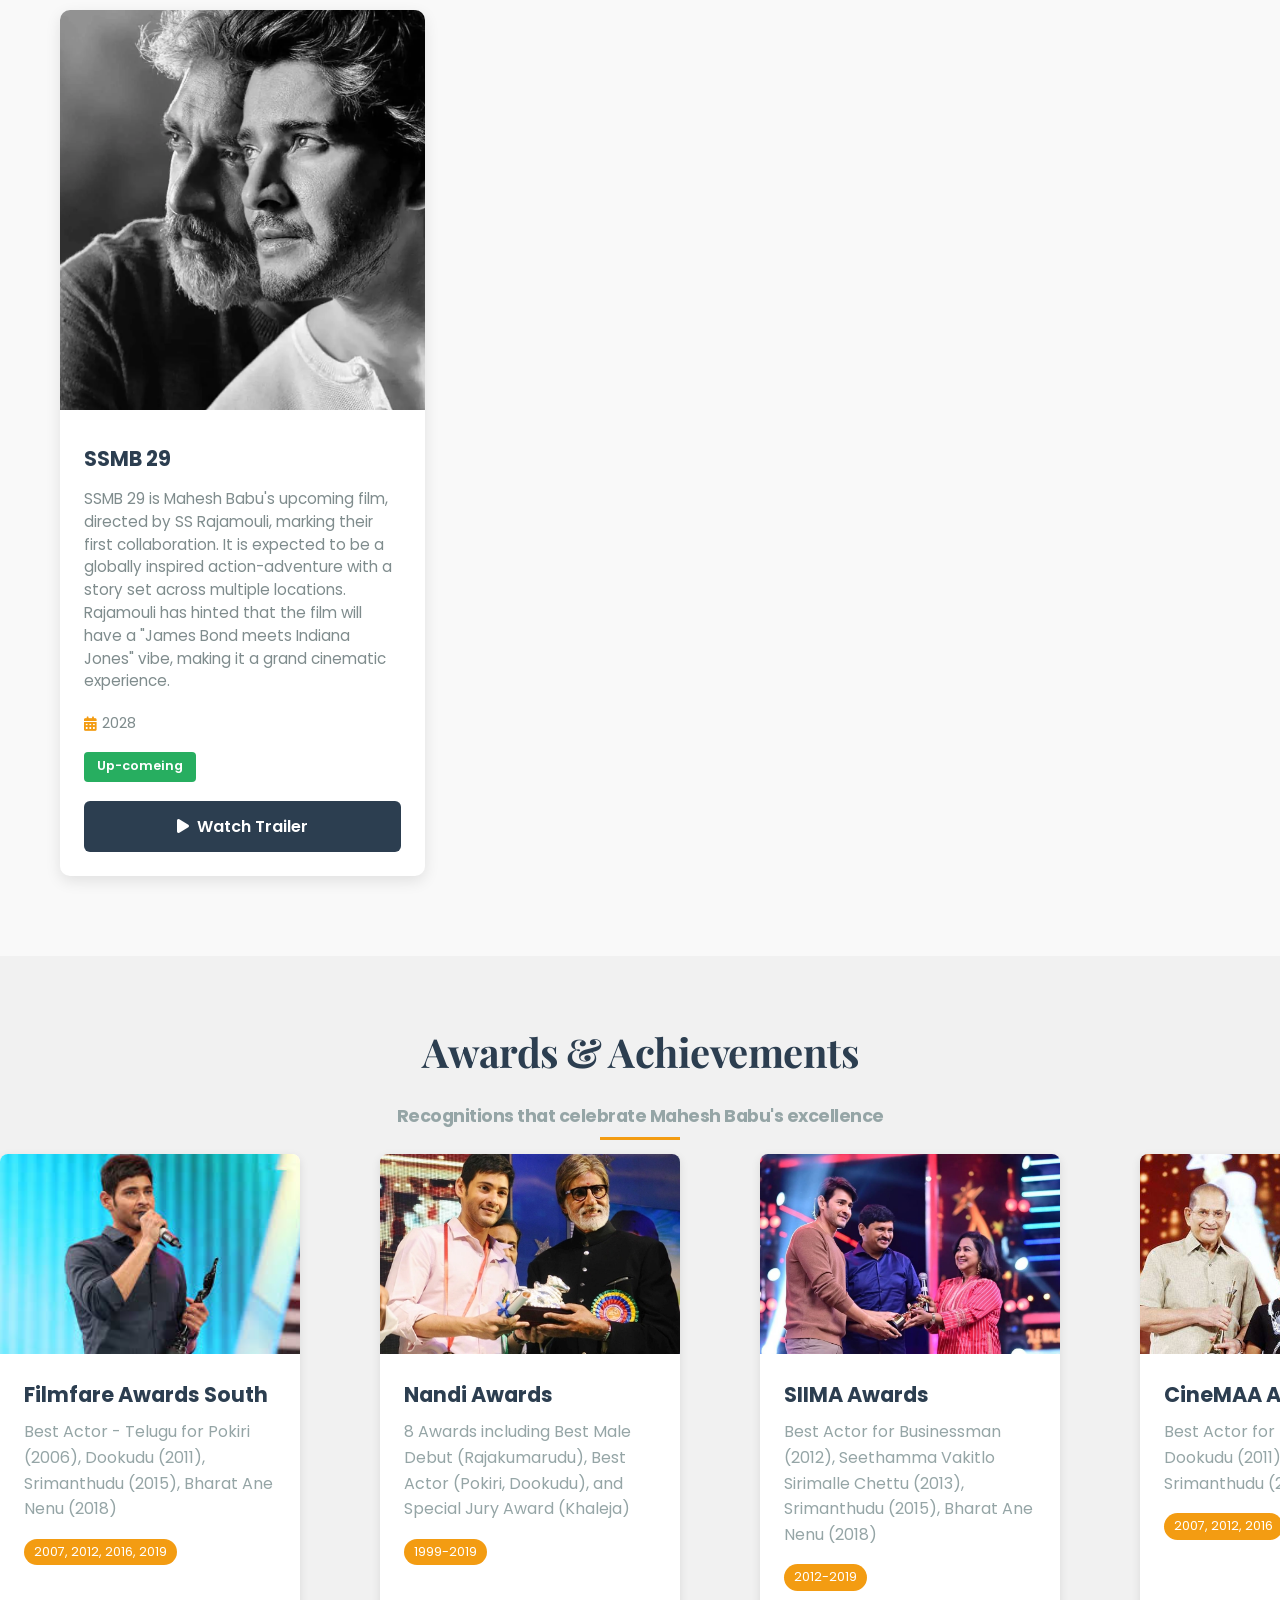
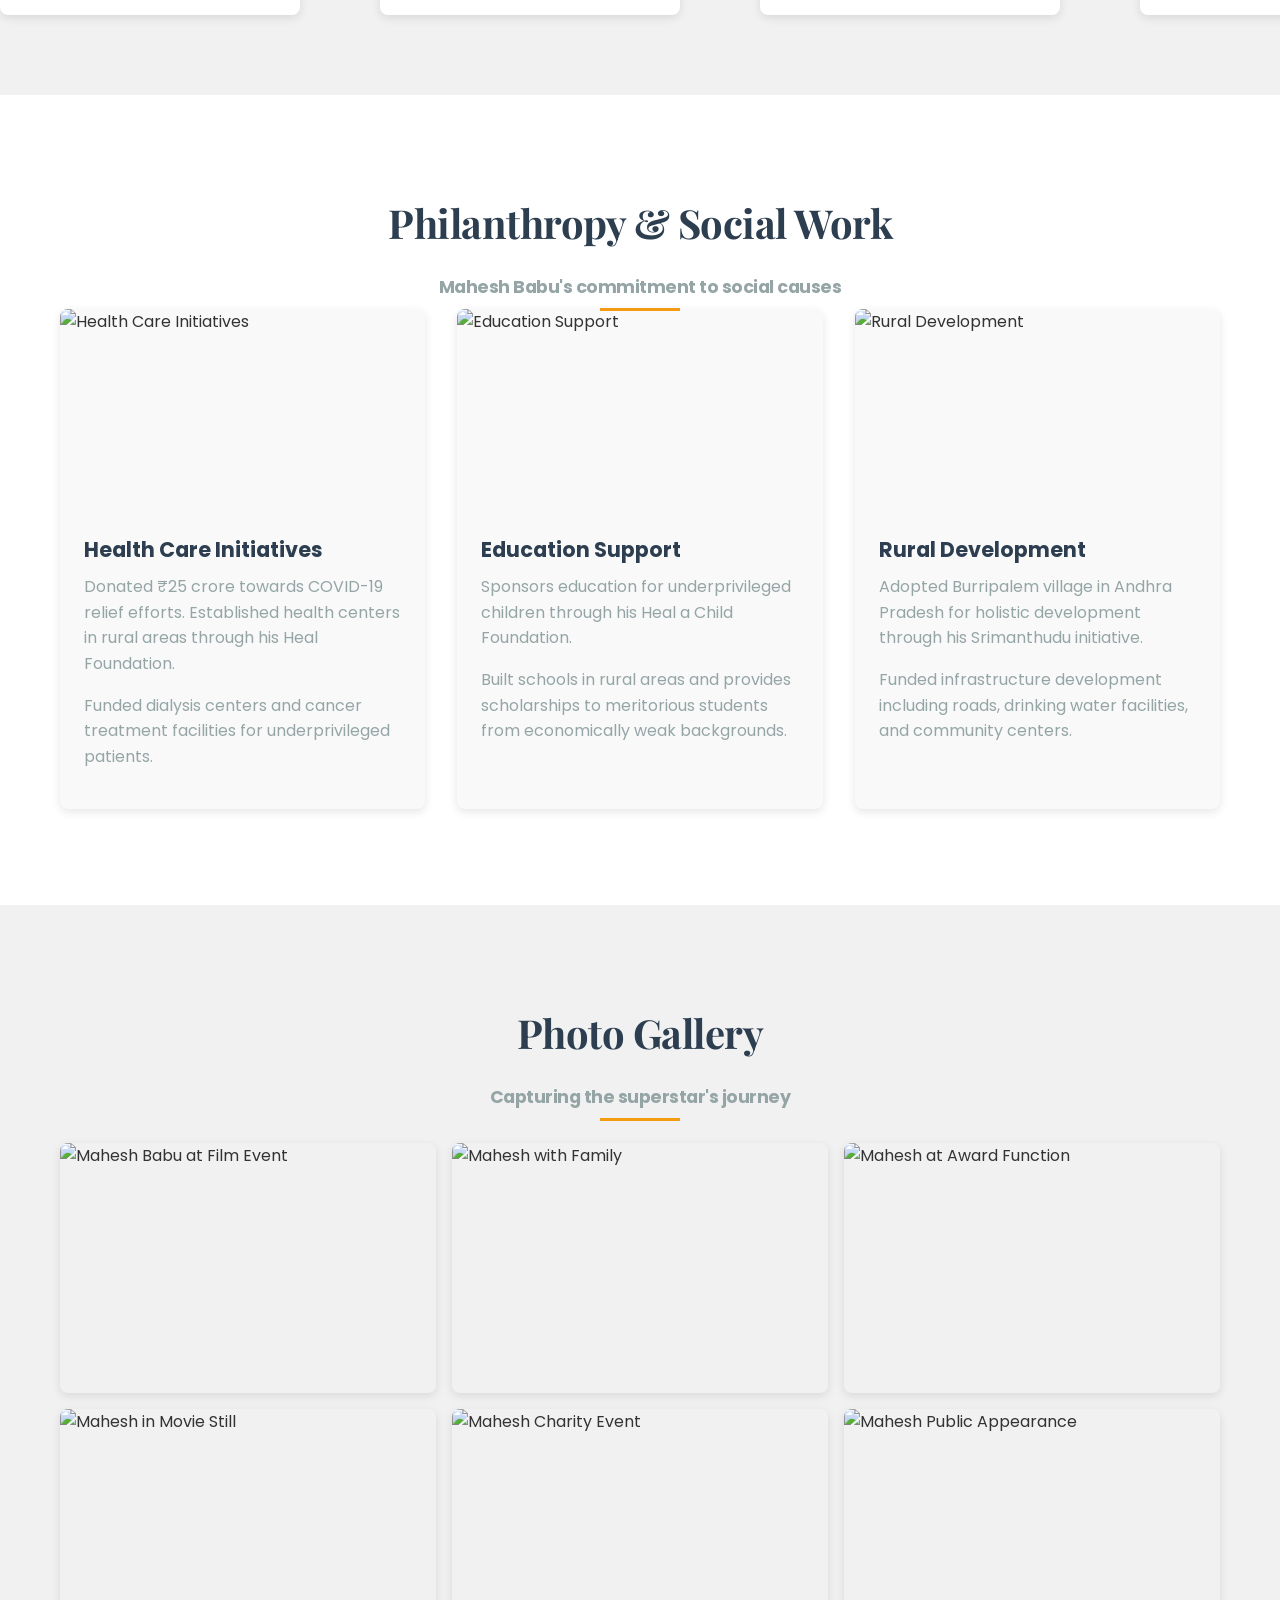
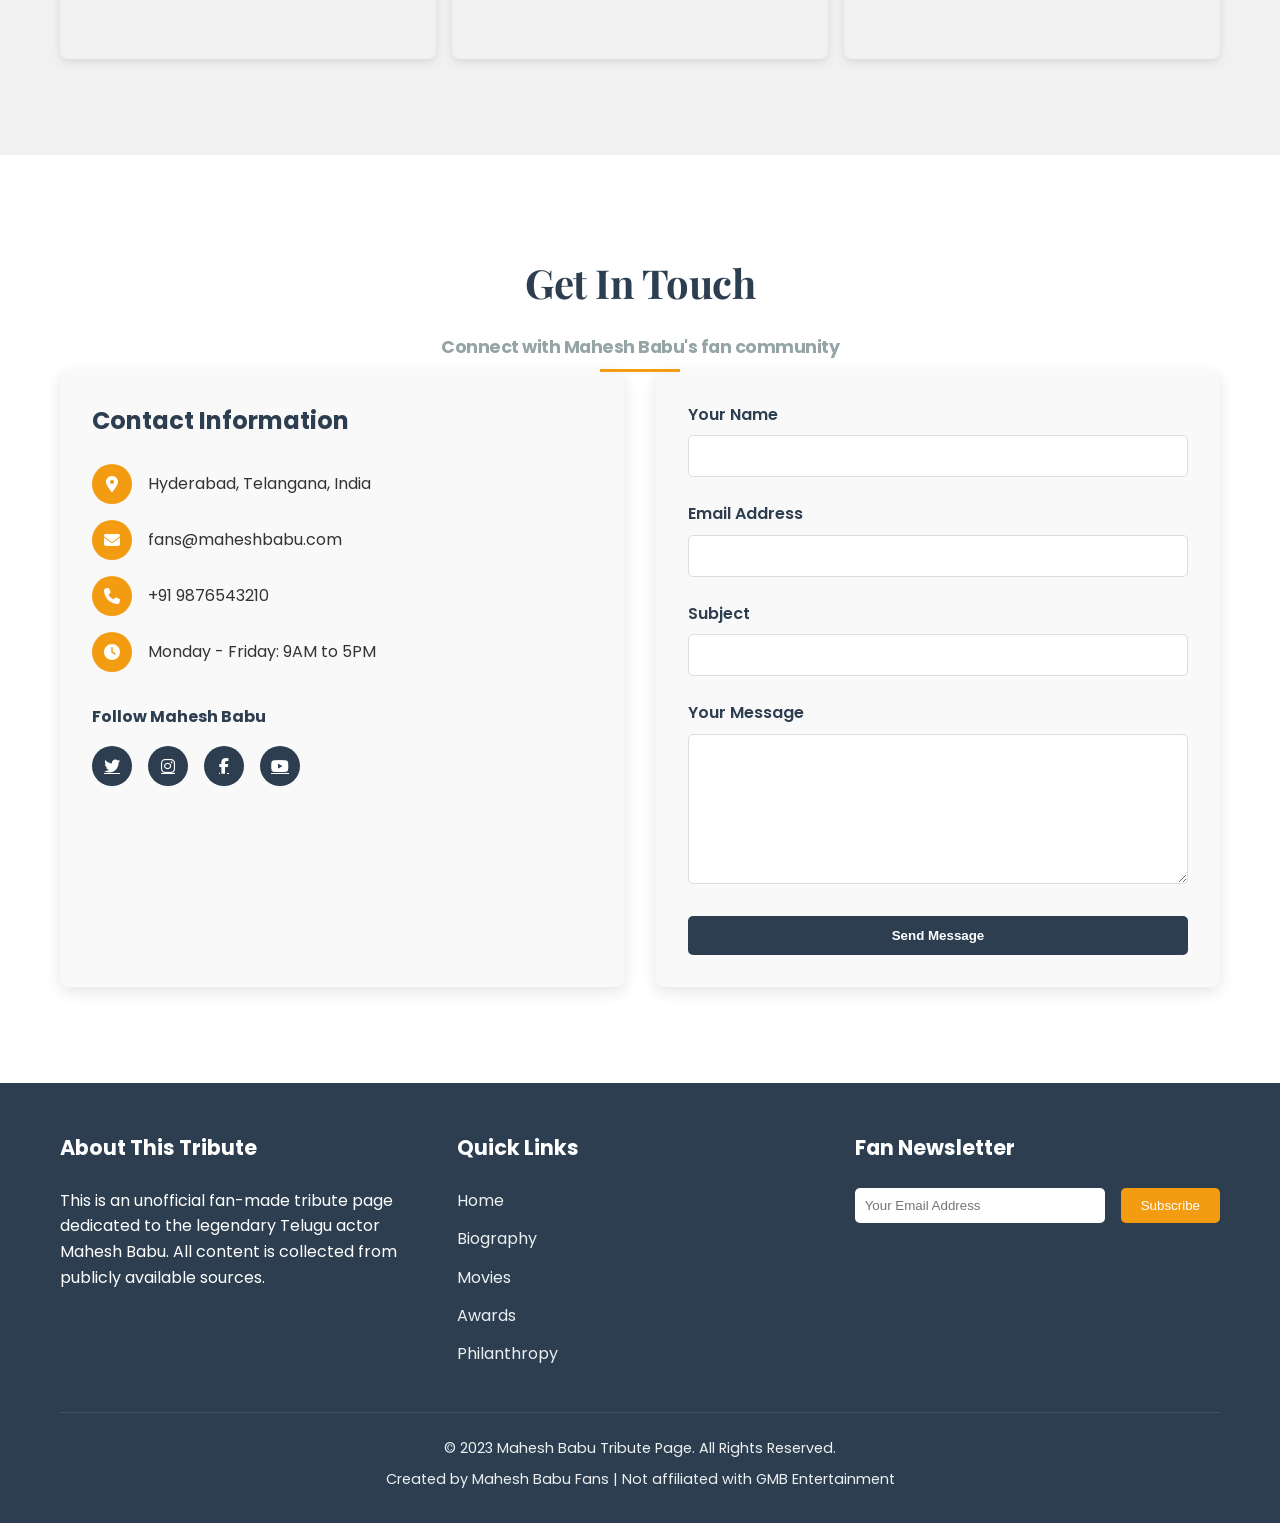
==== commit fda329ad: "Your commit message" ====
--- a/index.html
+++ b/index.html
@@ -1125,7 +1125,7 @@
                     </div>
                     <div class="award-card">
                         <div class="award-img">
-                            <img src="images/awards/nandi.jpg" alt="Nandi Award" loading="lazy">
+                            <img src="images/awards/nandhiaward.webp" alt="Nandi Award" loading="lazy">
                         </div>
                         <div class="award-content">
                             <h3>Nandi Awards</h3>
@@ -1135,7 +1135,7 @@
                     </div>
                     <div class="award-card">
                         <div class="award-img">
-                            <img src="images/awards/siima.jpg" alt="SIIMA Award" loading="lazy">
+                            <img src="images/awards/SIIMA-Awards.jpg" alt="SIIMA Award" loading="lazy">
                         </div>
                         <div class="award-content">
                             <h3>SIIMA Awards</h3>
@@ -1145,7 +1145,7 @@
                     </div>
                     <div class="award-card">
                         <div class="award-img">
-                            <img src="images/awards/cinemaa.jpg" alt="CineMAA Award" loading="lazy">
+                            <img src="images/awards/CineMAA Awards.jpg" alt="CineMAA Award" loading="lazy">
                         </div>
                         <div class="award-content">
                             <h3>CineMAA Awards</h3>
@@ -1197,7 +1197,7 @@
                     </div>
                     <div class="award-card">
                         <div class="award-img">
-                            <img src="images/awards/siima.jpg" alt="SIIMA Award" loading="lazy">
+                            <img src="images/awards/dp.webp" alt="SIIMA Award" loading="lazy">
                         </div>
                         <div class="award-content">
                             <h3>SIIMA Awards</h3>
@@ -1207,7 +1207,7 @@
                     </div>
                     <div class="award-card">
                         <div class="award-img">
-                            <img src="images/awards/cinemaa.jpg" alt="CineMAA Award" loading="lazy">
+                            <img src="images/awards/mb.jpg" alt="CineMAA Award" loading="lazy">
                         </div>
                         <div class="award-content">
                             <h3>CineMAA Awards</h3>
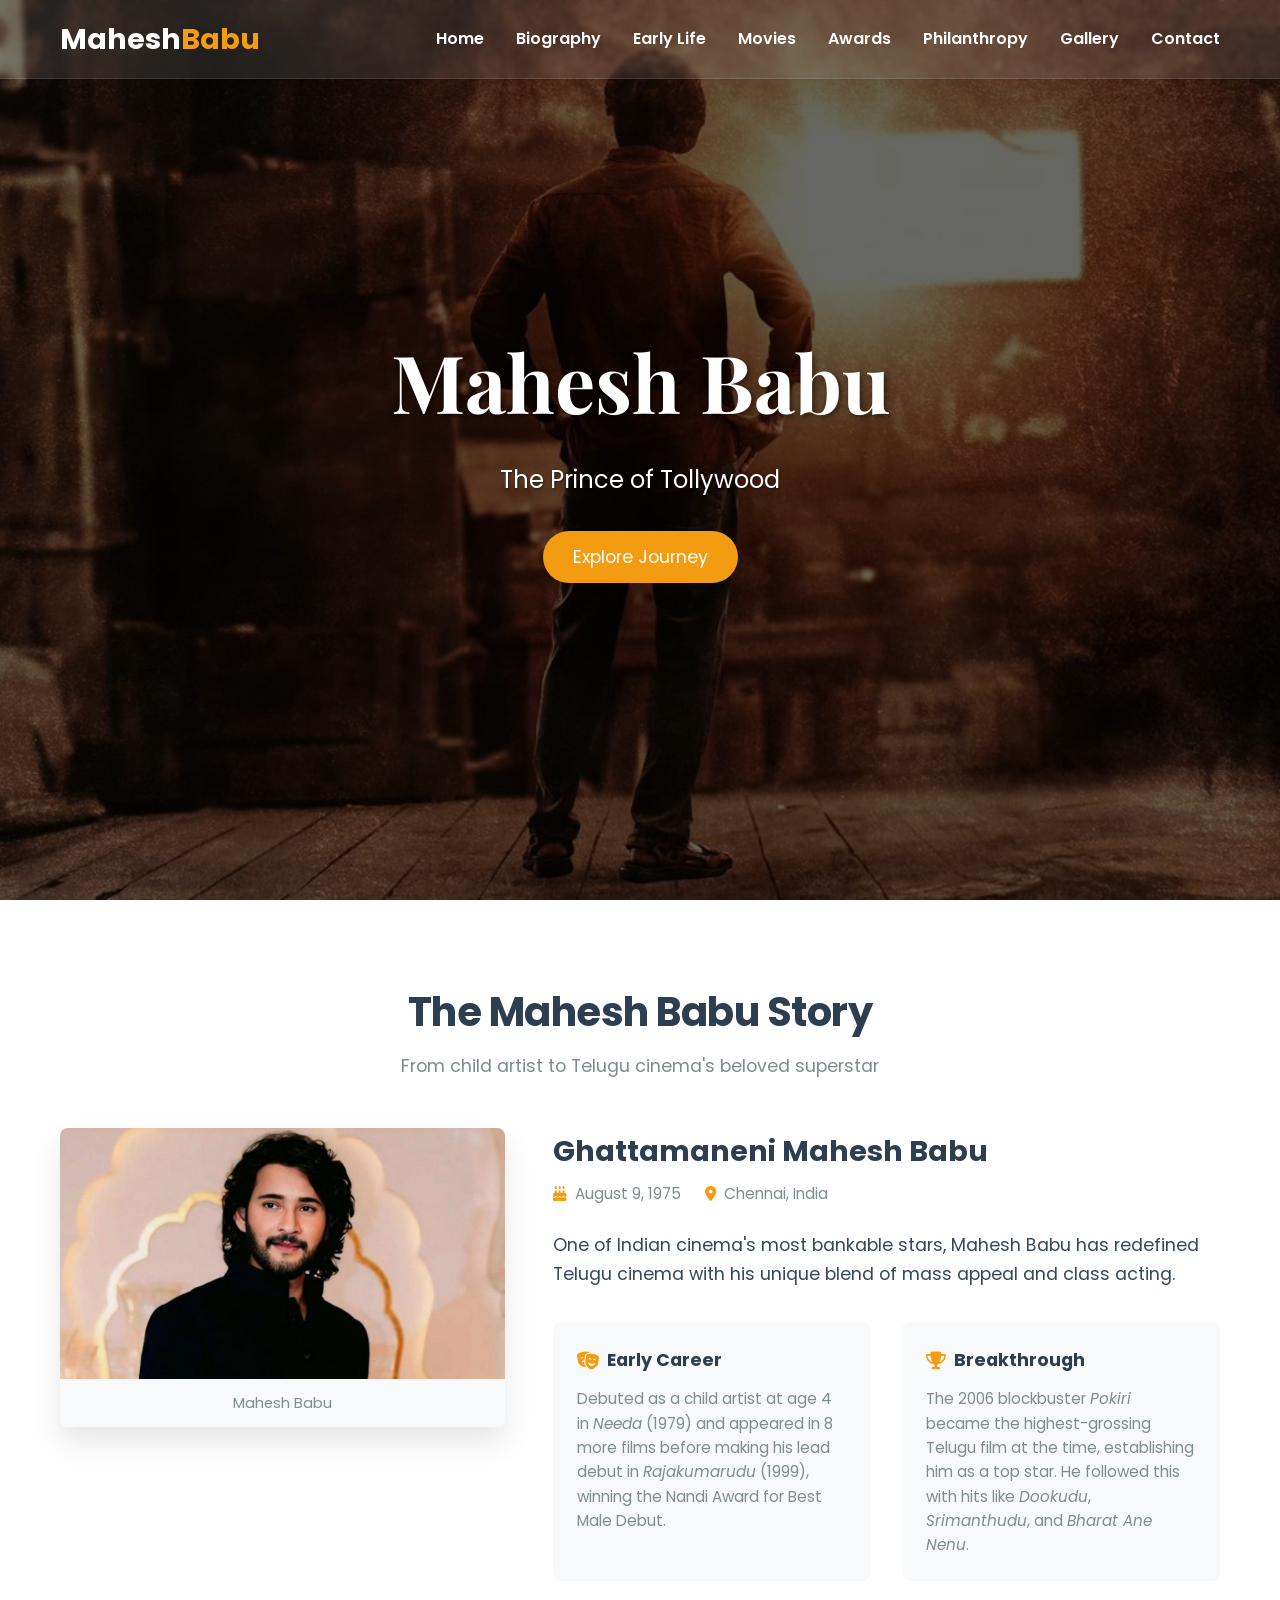
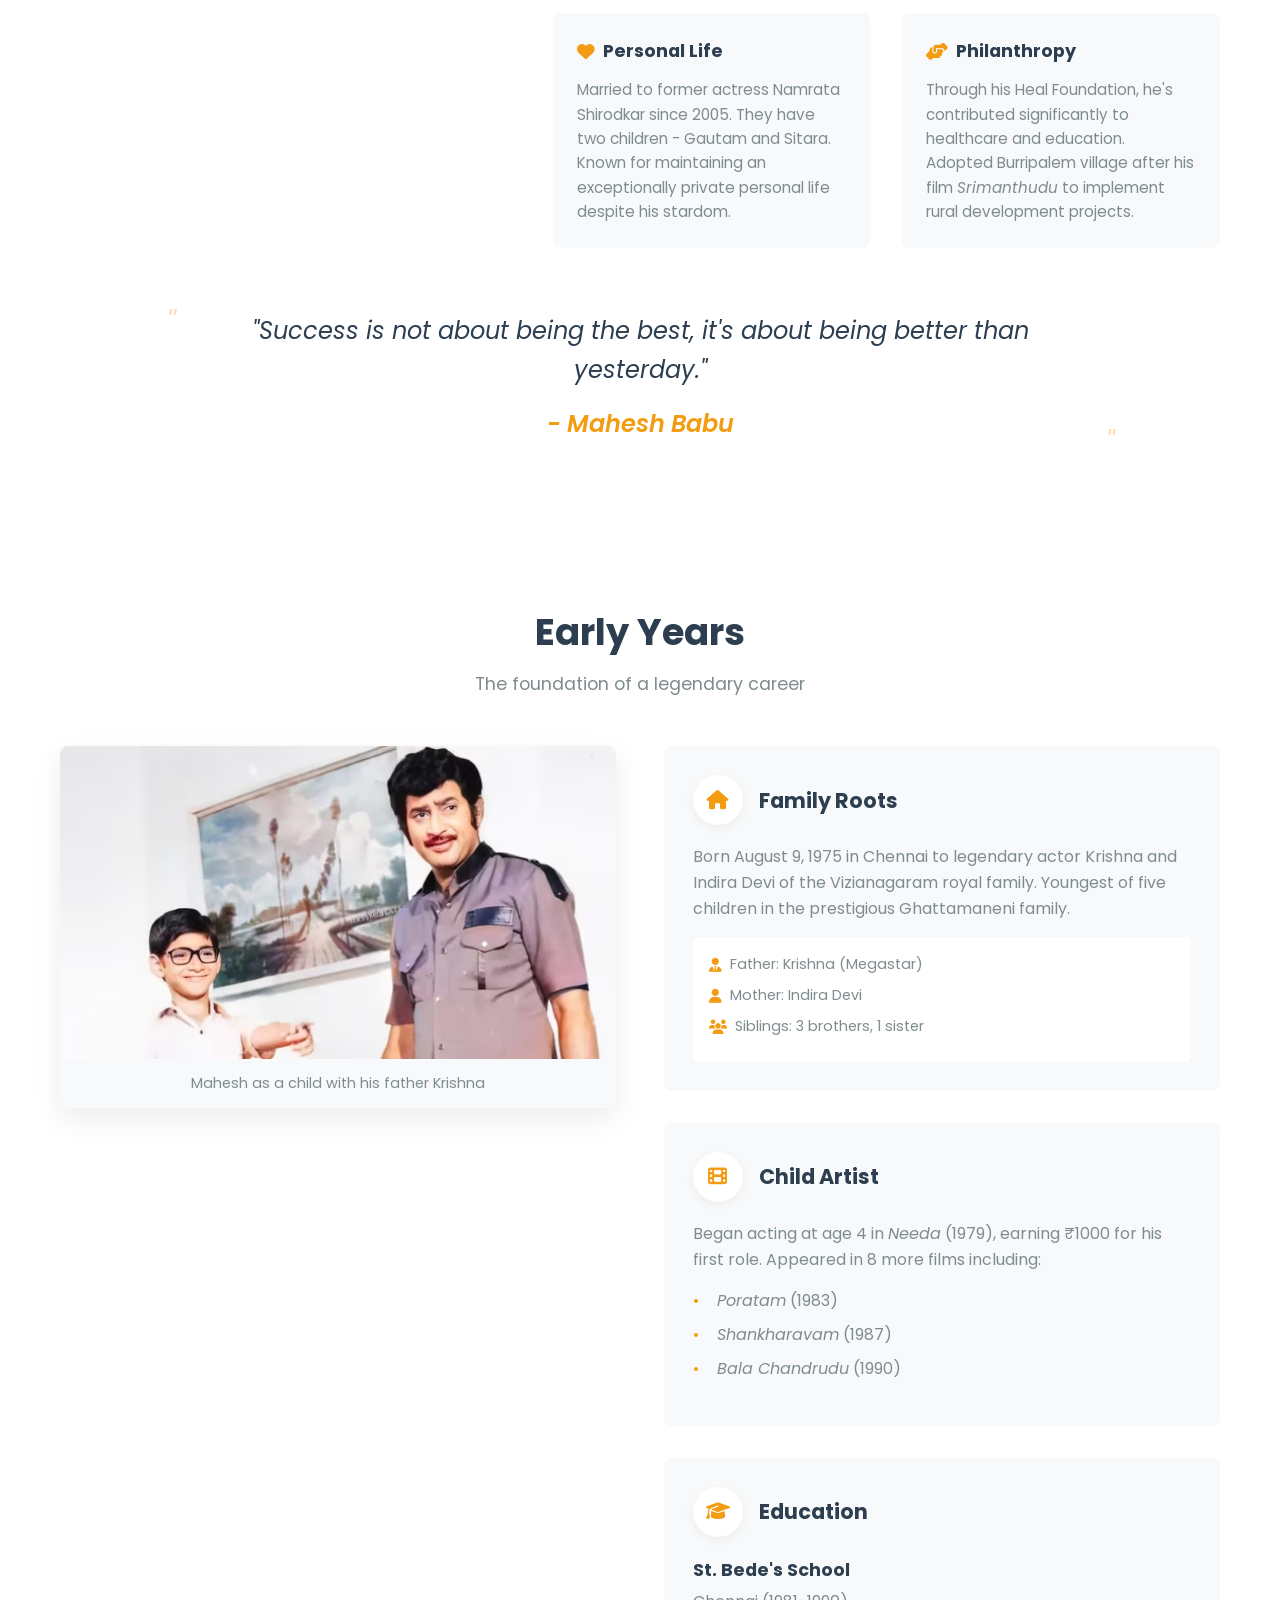
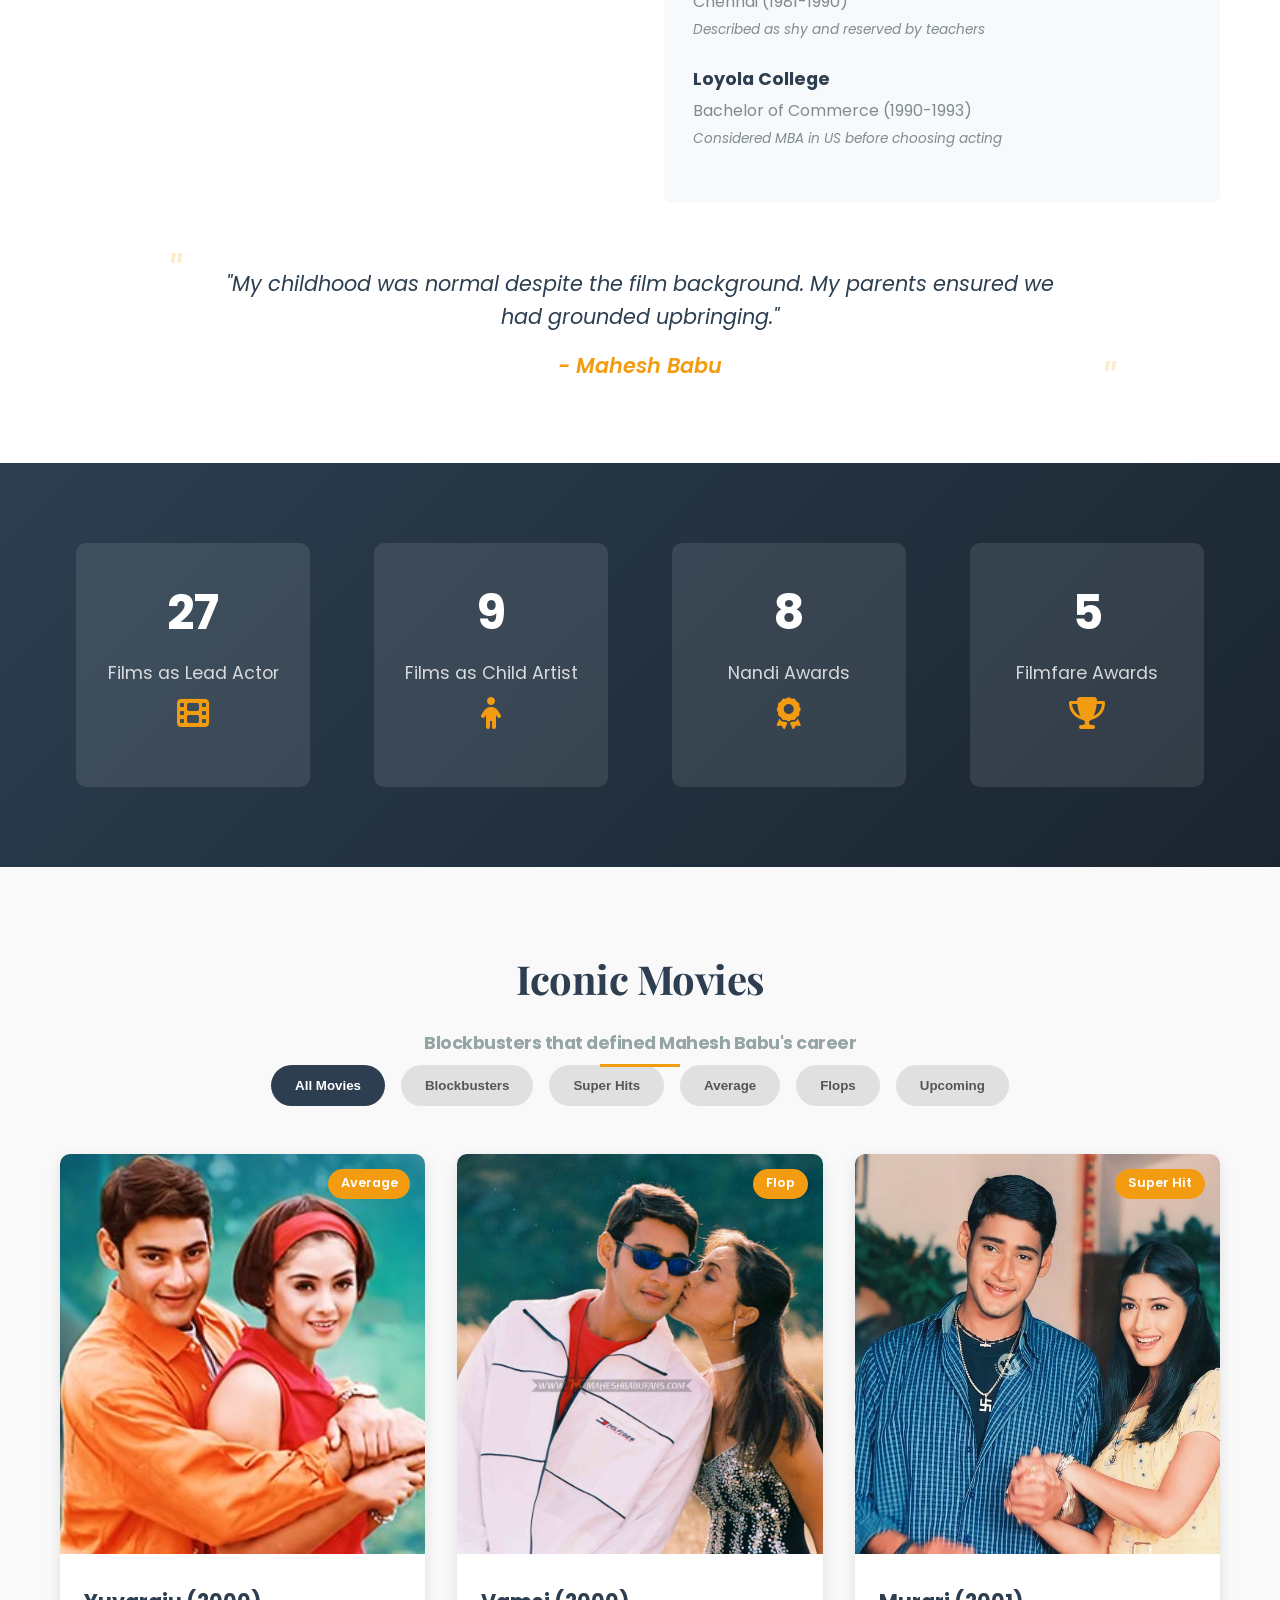
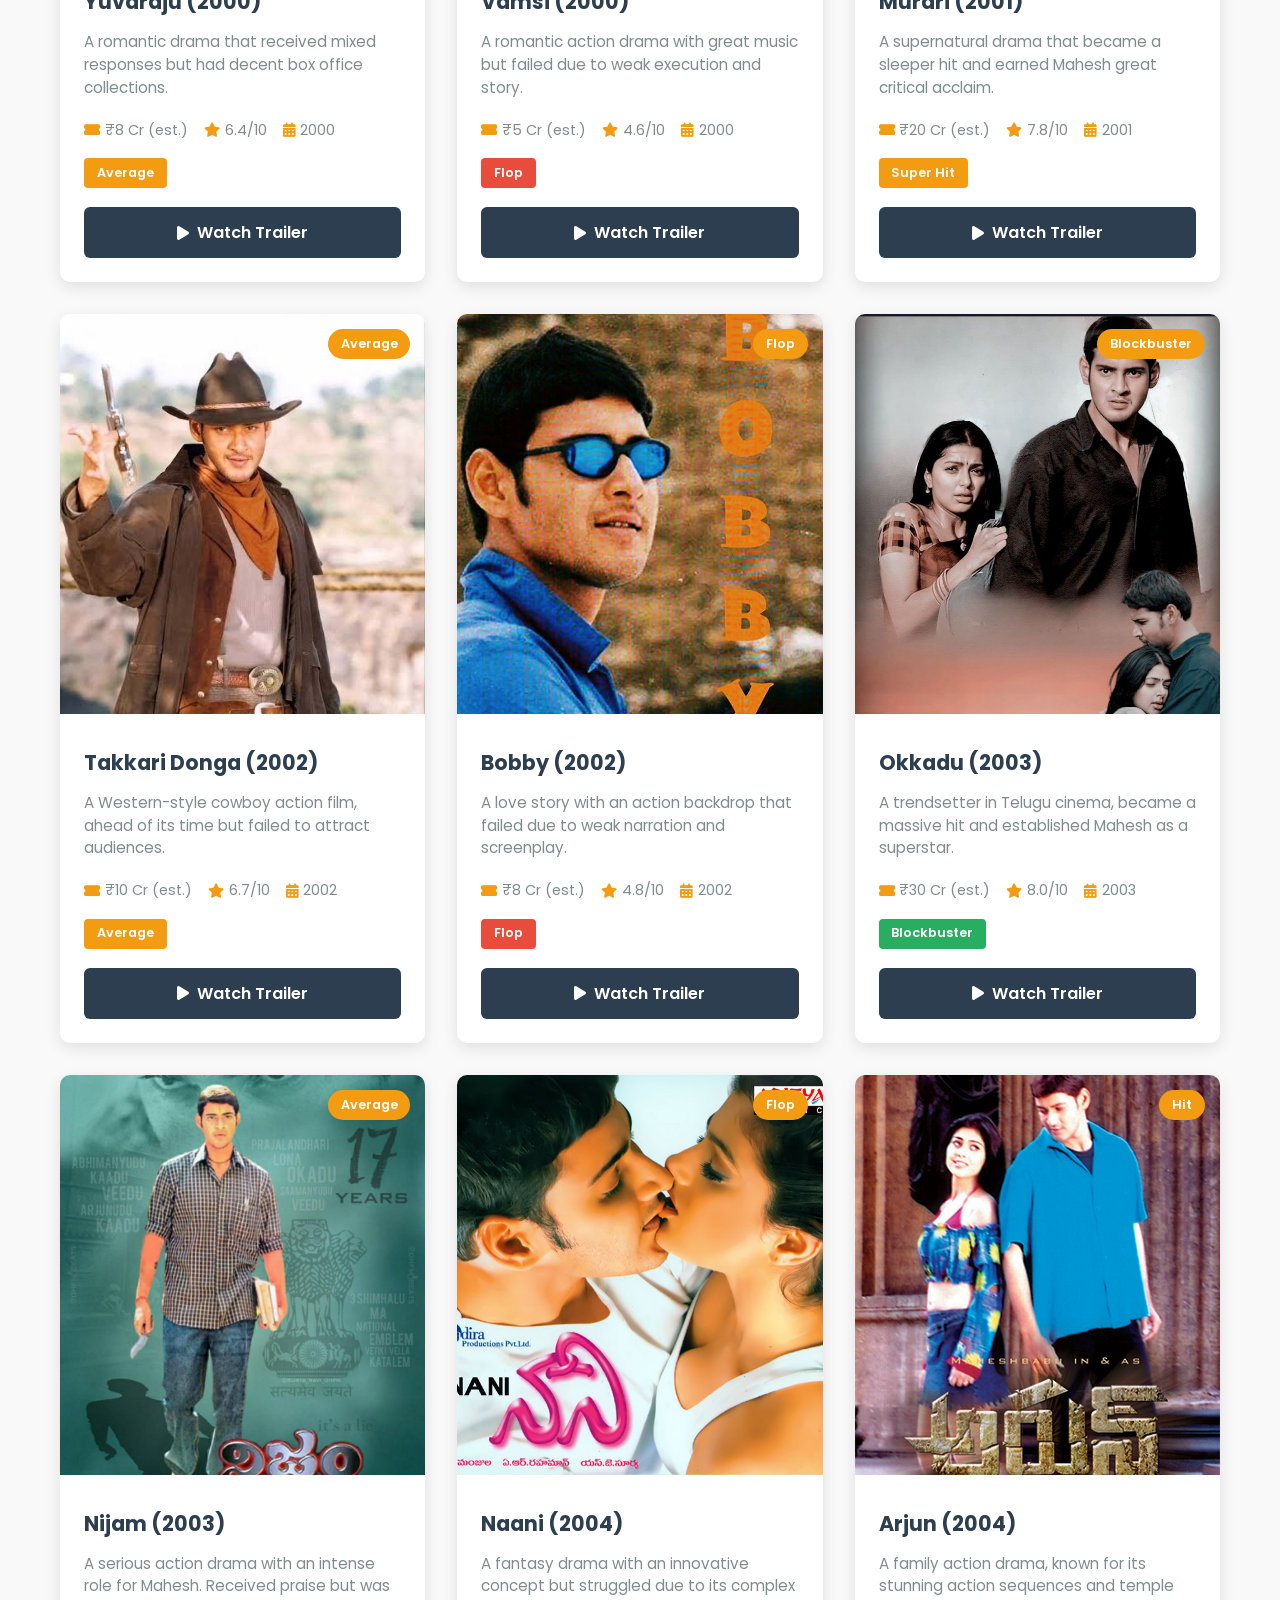
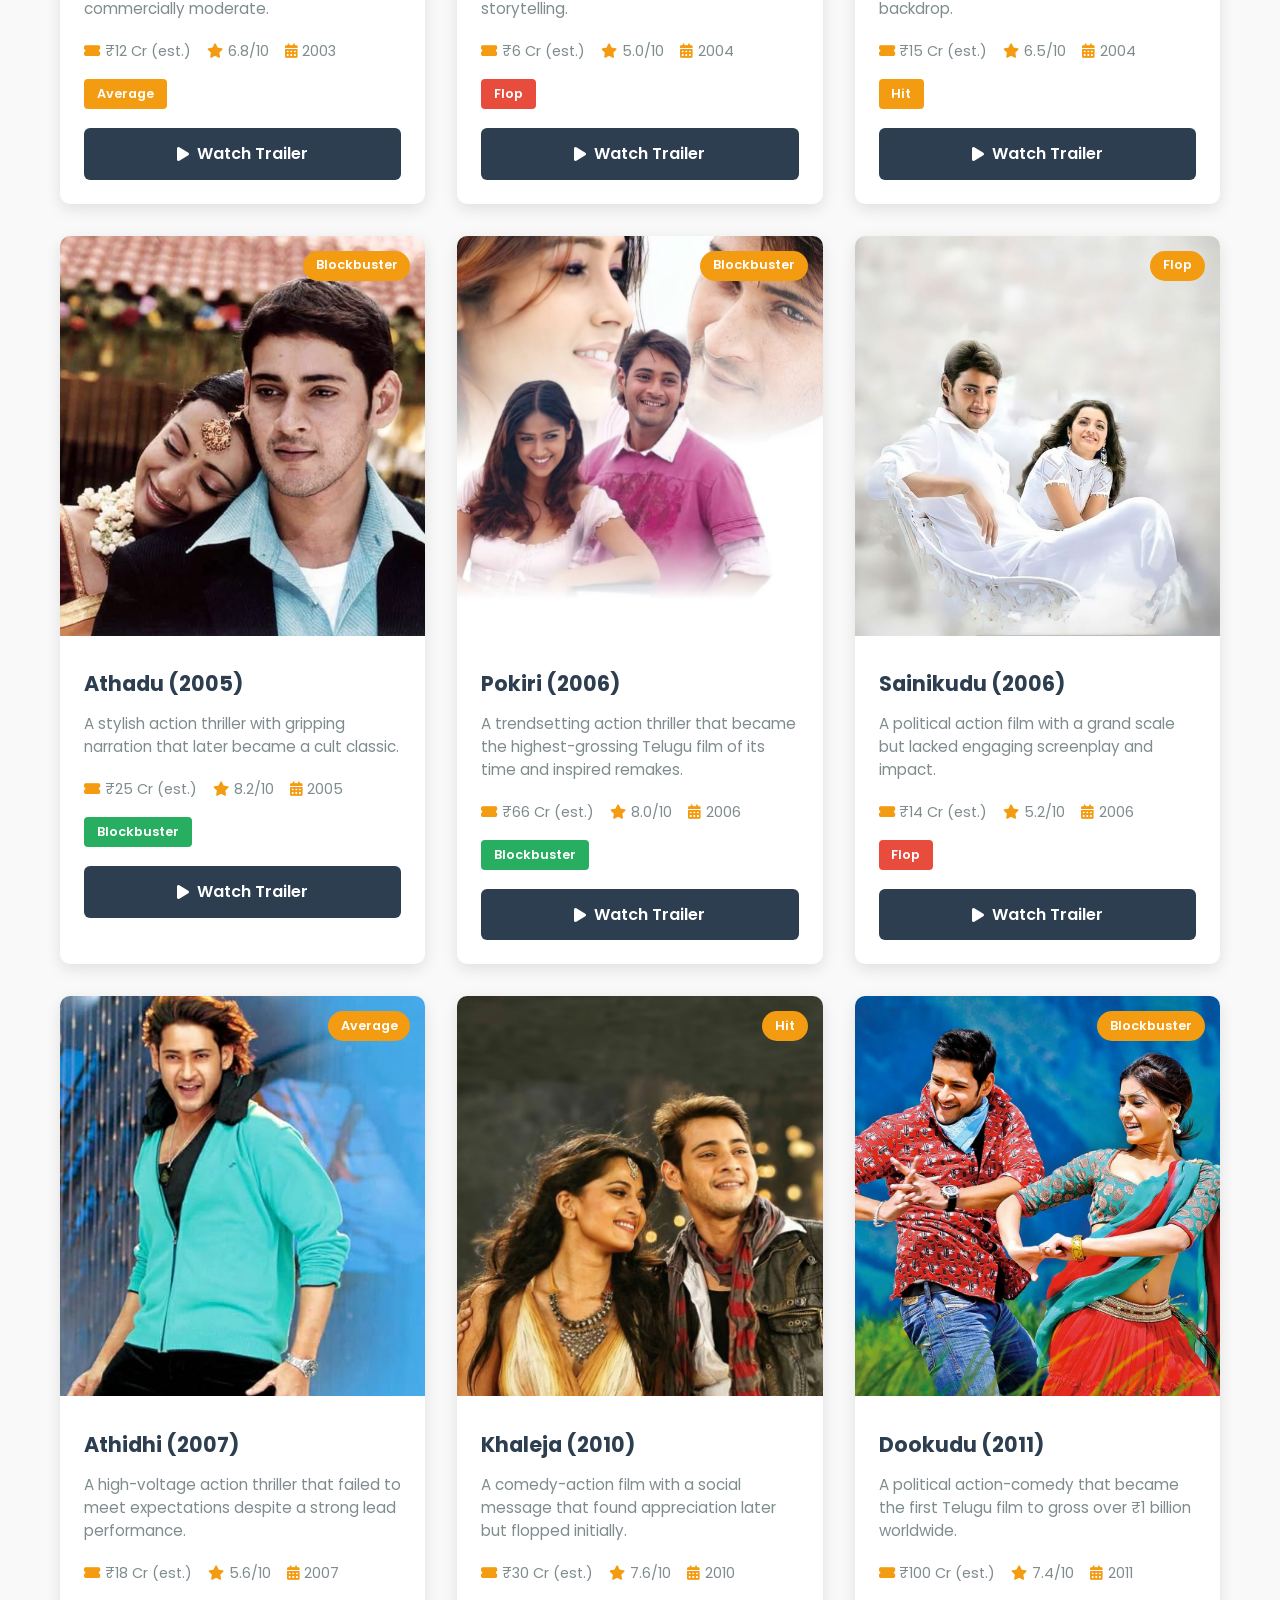
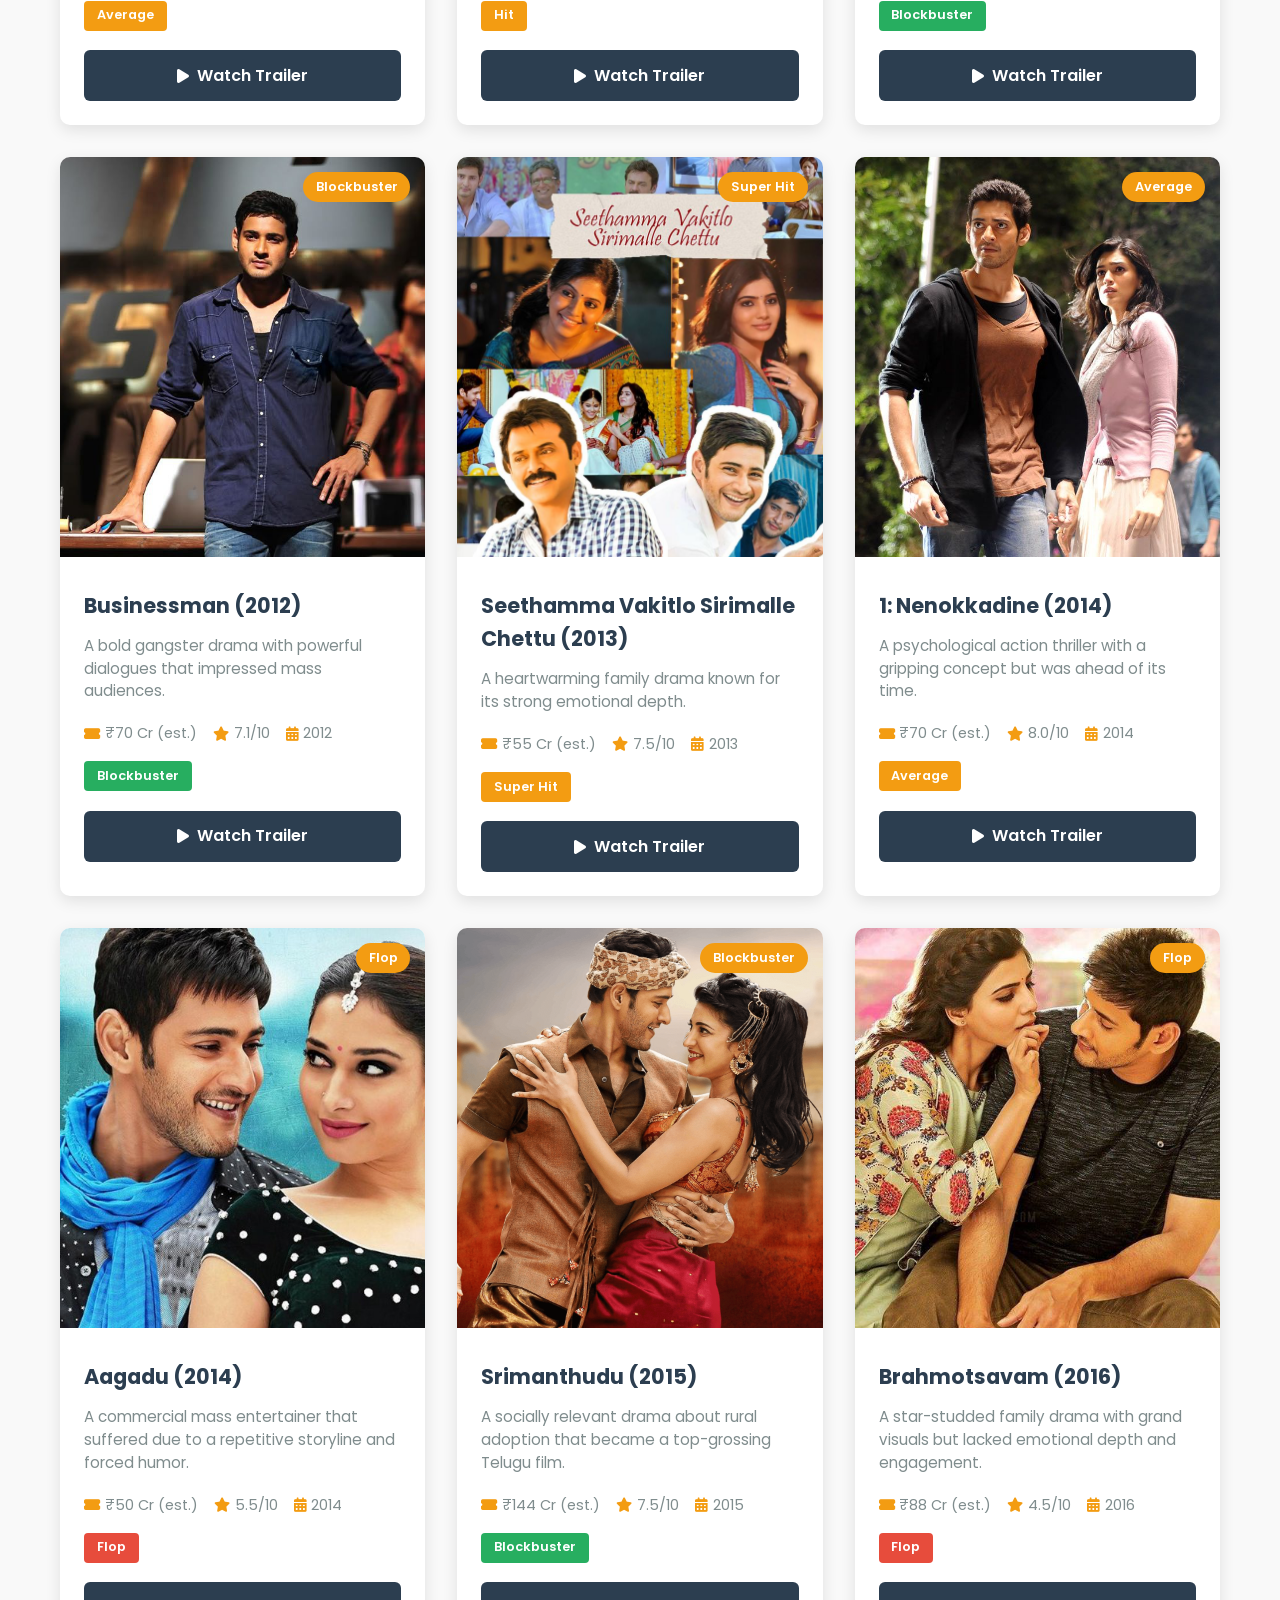
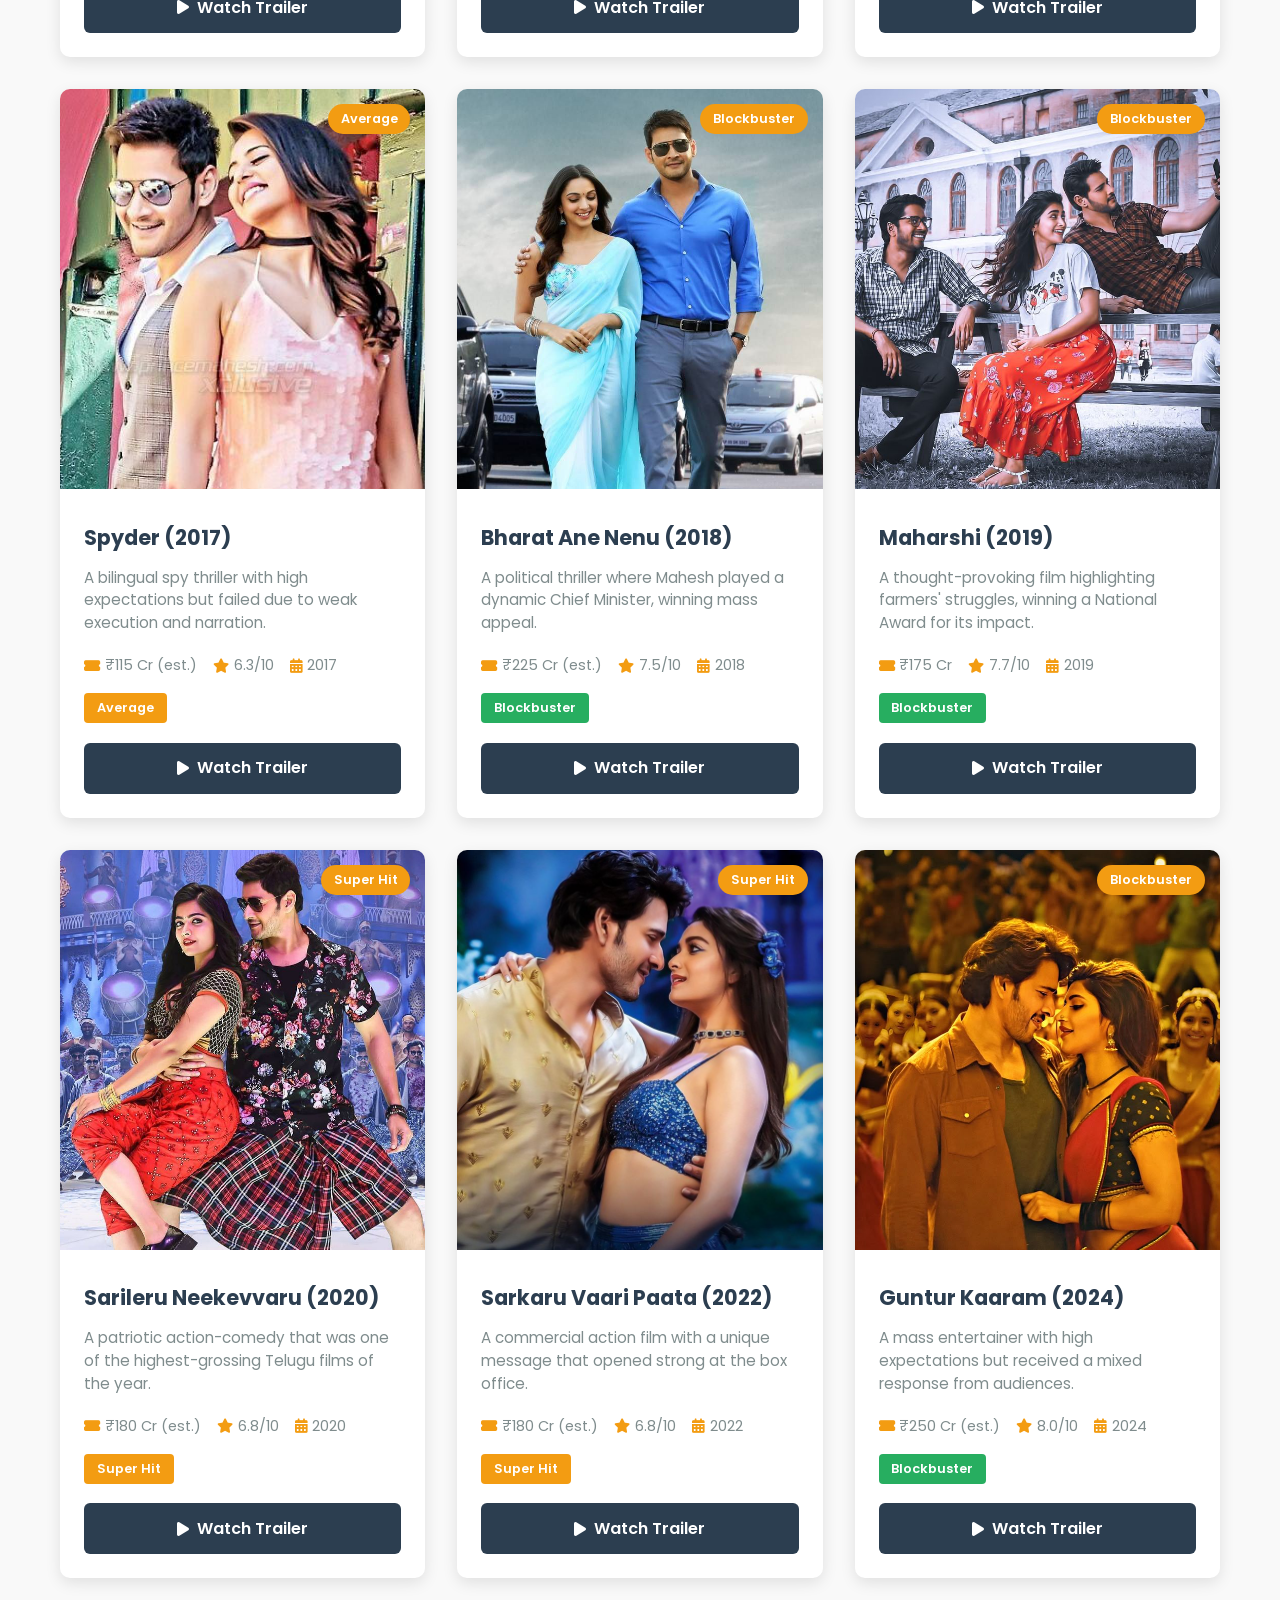
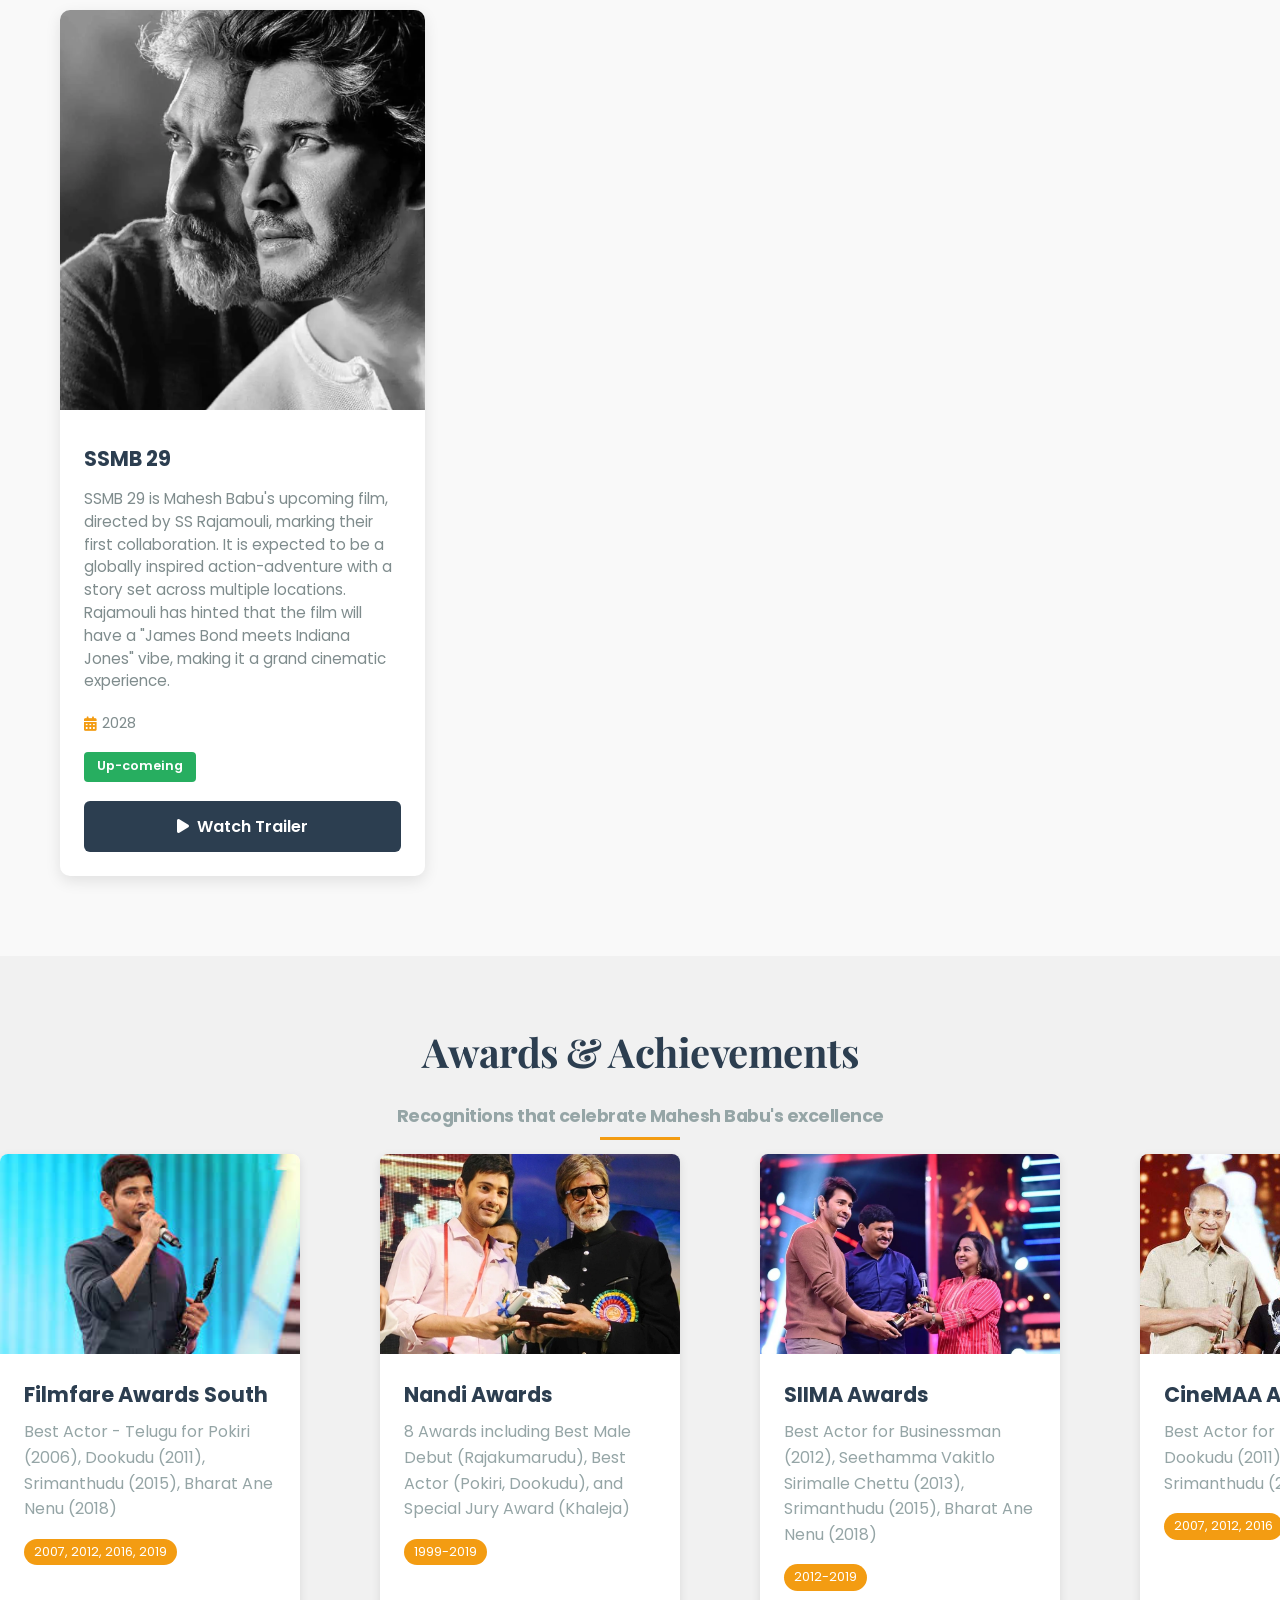
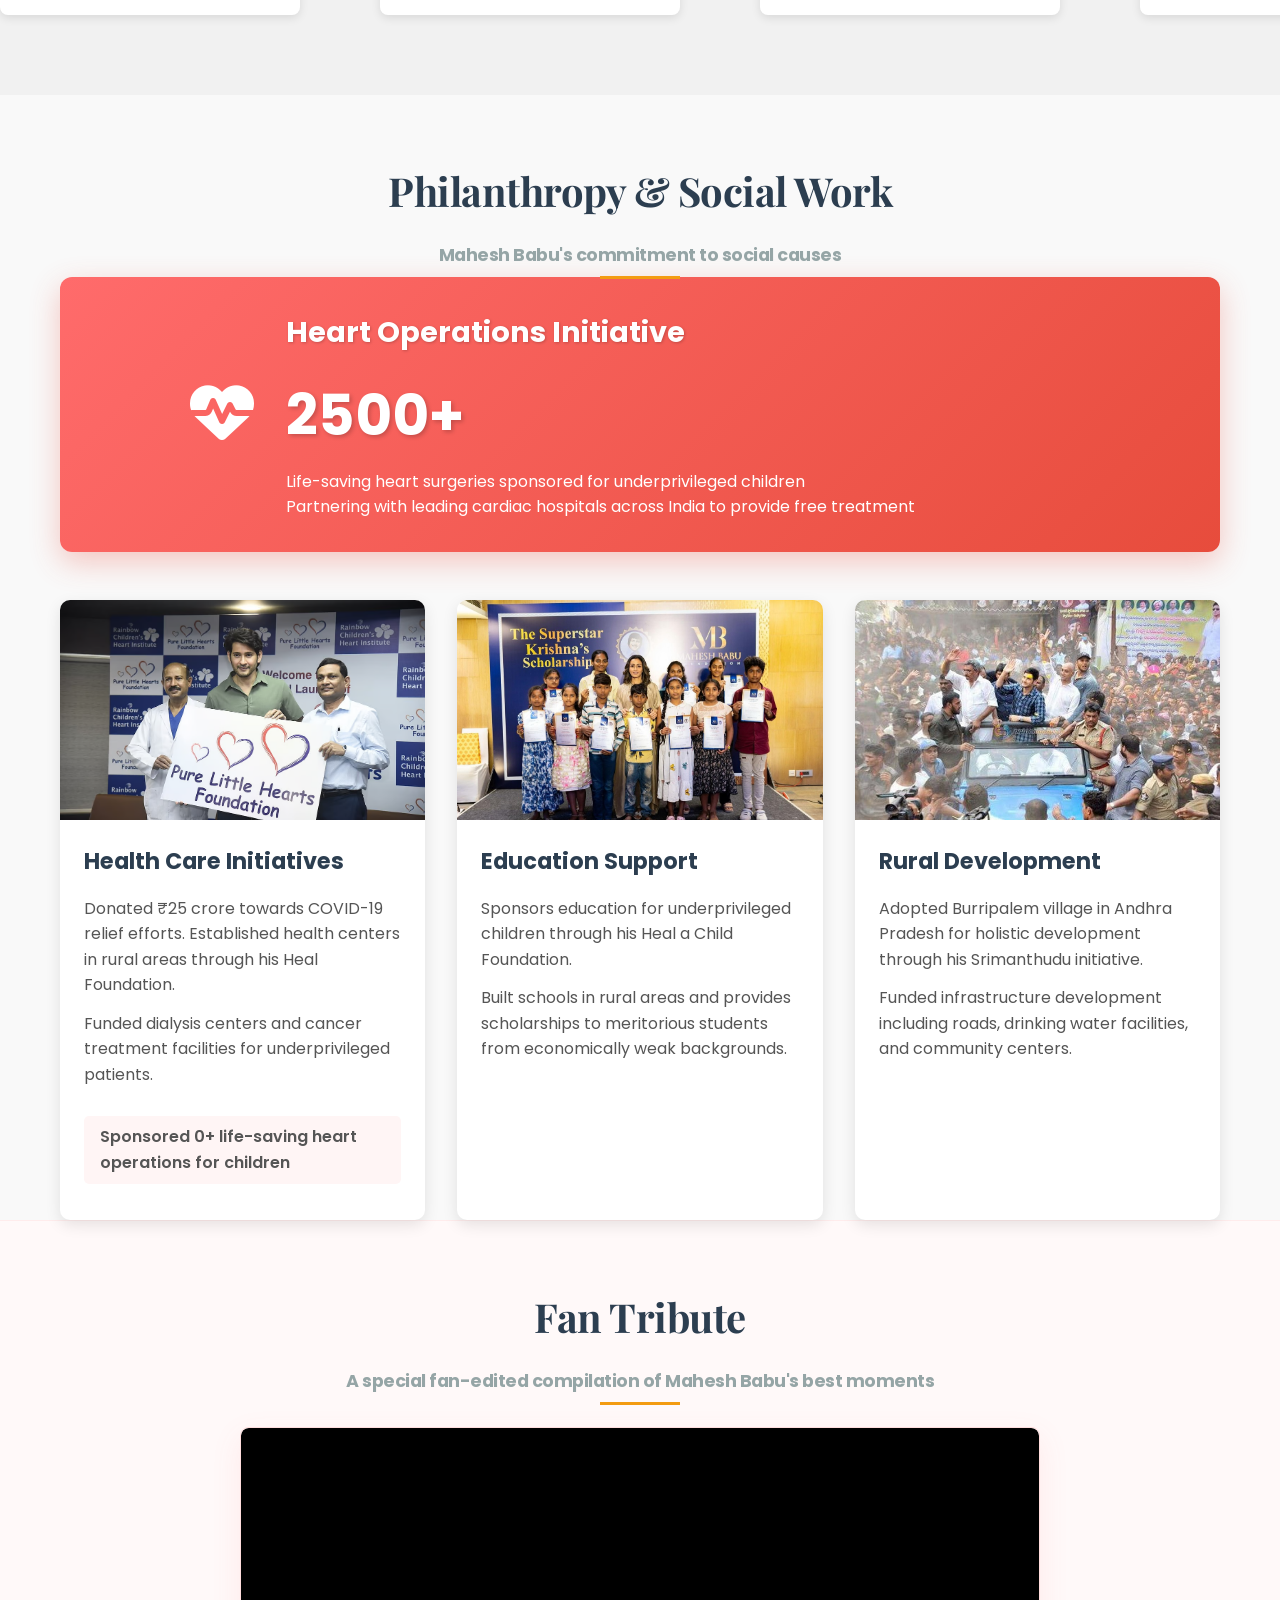
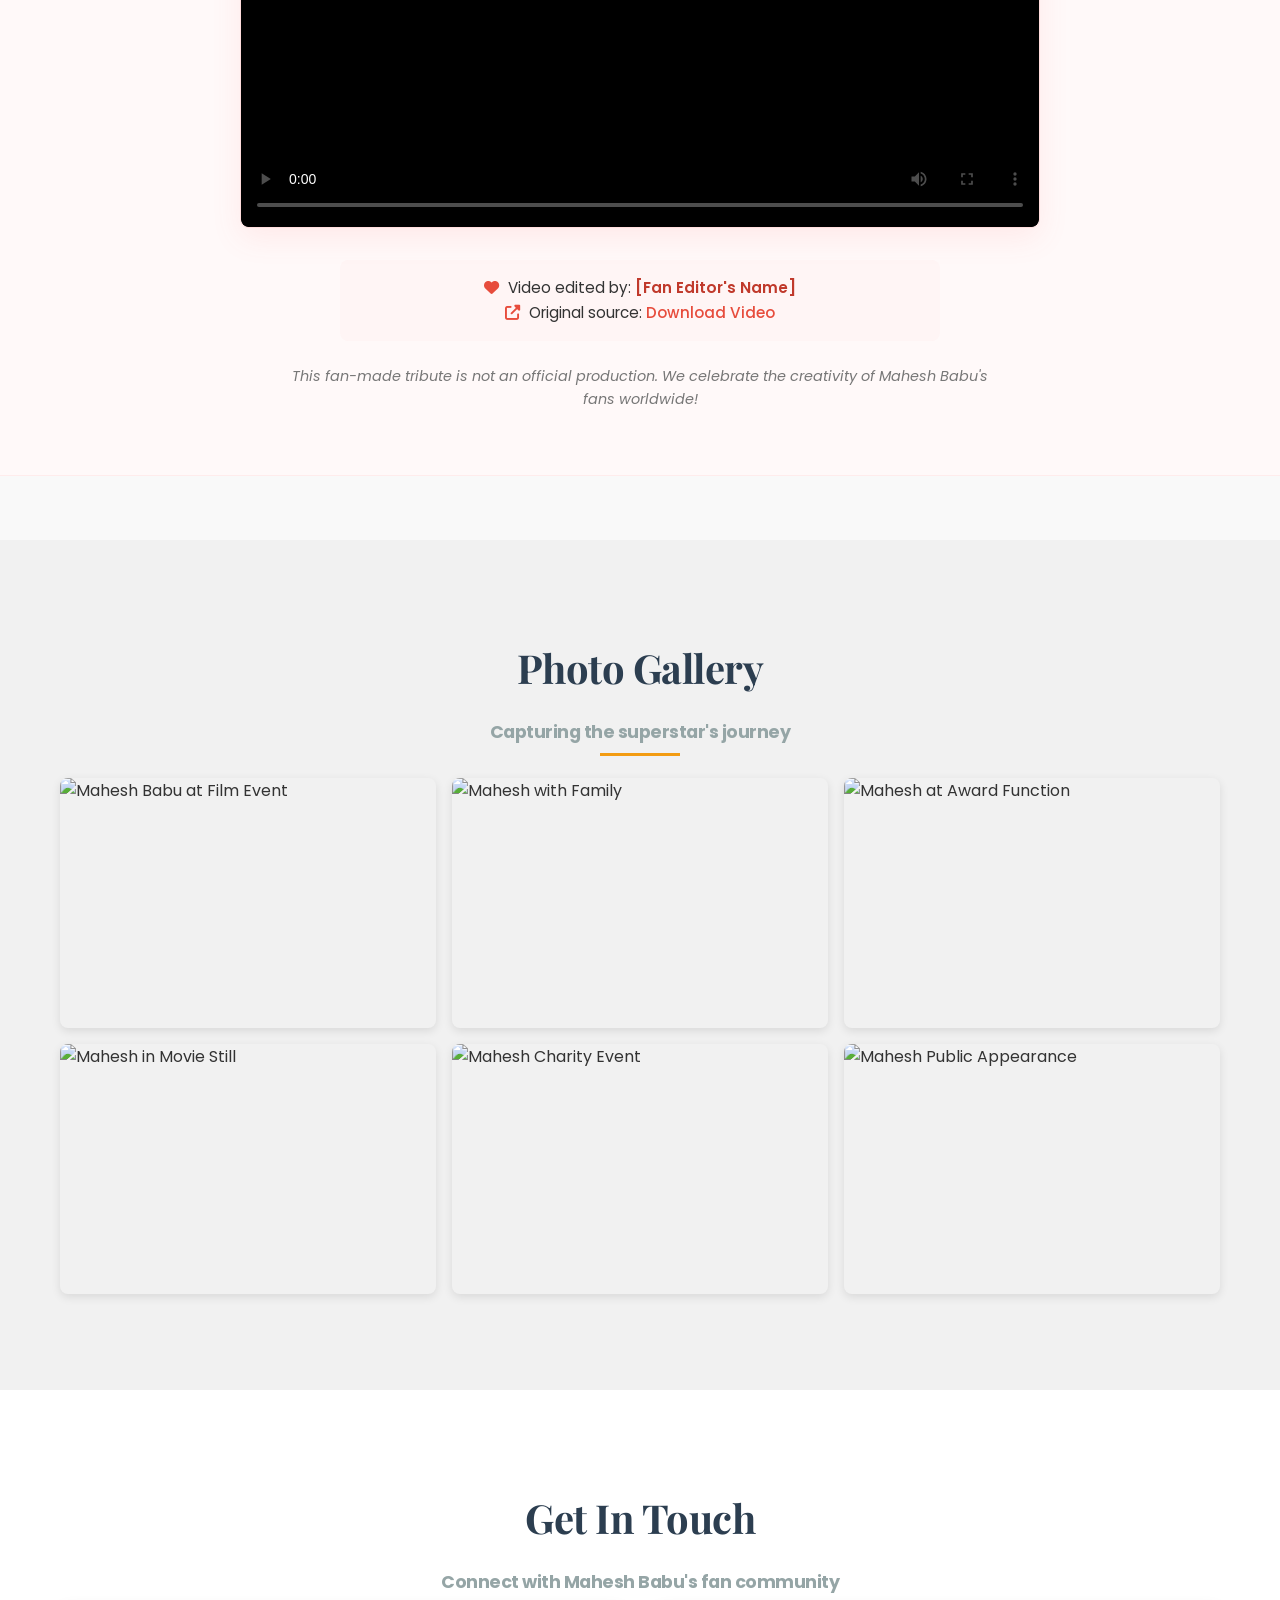
==== commit 3956b064: "Your commit message" ====
--- a/index.html
+++ b/index.html
@@ -1,3 +1,4 @@
+
 <!DOCTYPE html>
 <html lang="en">
 <head>
@@ -1247,20 +1248,38 @@
                 <h2>Philanthropy & Social Work</h2>
                 <p>Mahesh Babu's commitment to social causes</p>
             </div>
+            
+            <!-- Heart Operations Highlight Card -->
+            <div class="highlight-card">
+                <div class="highlight-content">
+                    <div class="highlight-icon">
+                        <i class="fas fa-heartbeat"></i>
+                    </div>
+                    <div class="highlight-stats">
+                        <h3>Heart Operations Initiative</h3>
+                        <div class="stat-number"><span class="count" data-target="2500">2500</span>+</div>
+                        <p>Life-saving heart surgeries sponsored for underprivileged children</p>
+                        <p>Partnering with leading cardiac hospitals across India to provide free treatment</p>
+                      </div>
+                </div>
+            </div>
+    
             <div class="philanthropy-grid">
                 <div class="cause-card">
                     <div class="cause-img">
-                        <img src="images/philanthropy/healthcare.jpg" alt="Health Care Initiatives" loading="lazy">
+                        <img src="images/help/1.png" alt="Health Care Initiatives" loading="lazy">
                     </div>
                     <div class="cause-content">
                         <h3>Health Care Initiatives</h3>
                         <p>Donated ₹25 crore towards COVID-19 relief efforts. Established health centers in rural areas through his Heal Foundation.</p>
                         <p>Funded dialysis centers and cancer treatment facilities for underprivileged patients.</p>
-                    </div>
-                </div>
+                        <p class="highlight-point">Sponsored <span class="count" data-target="2500">0</span>+ life-saving heart operations for children</p>
+                    </div>
+                </div>
+                
                 <div class="cause-card">
                     <div class="cause-img">
-                        <img src="images/philanthropy/education.jpg" alt="Education Support" loading="lazy">
+                        <img src="images/help/2.jpg" alt="Education Support" loading="lazy">
                     </div>
                     <div class="cause-content">
                         <h3>Education Support</h3>
@@ -1268,9 +1287,10 @@
                         <p>Built schools in rural areas and provides scholarships to meritorious students from economically weak backgrounds.</p>
                     </div>
                 </div>
+                
                 <div class="cause-card">
                     <div class="cause-img">
-                        <img src="images/philanthropy/rural-dev.jpg" alt="Rural Development" loading="lazy">
+                        <img src="images/help/3.jpg" alt="Rural Development" loading="lazy">
                     </div>
                     <div class="cause-content">
                         <h3>Rural Development</h3>
@@ -1280,6 +1300,38 @@
                 </div>
             </div>
         </div>
+
+
+<!-- Fan Video Tribute Section -->
+<section id="fan-tribute" class="section fan-video-section">
+    <div class="container">
+        <div class="section-title">
+            <h2>Fan Tribute</h2>
+            <p>A special fan-edited compilation of Mahesh Babu's best moments</p>
+        </div>
+        
+        <div class="video-container">
+            <!-- Self-hosted video with multiple source options -->
+            <video controls poster="./images/help/video-poster.jpg" style="width:100%; border-radius:8px;">
+                <source src="./images/help/video.mp4" type="video/mp4">
+                <source src="./images/help/video.webm" type="video/webm">
+                Your browser does not support HTML5 video. 
+                <a href="./images/help/video.mp4">Download the video</a> instead.
+            </video>
+        </div>
+        
+        <div class="fan-credits">
+            <p><i class="fas fa-heart"></i> Video edited by: <span class="editor-name">[Fan Editor's Name]</span></p>
+            <p><i class="fas fa-external-link-alt"></i> Original source: <a href="images/help/video.mp4" target="_blank" rel="noopener">Download Video</a></p>
+        </div>
+        
+        <div class="fan-message">
+            <p>This fan-made tribute is not an official production. We celebrate the creativity of Mahesh Babu's fans worldwide!</p>
+        </div>
+    </div>
+</section>
+
+        
     </section>
 
     <!-- Gallery Section -->
@@ -1409,4 +1461,4 @@
     <!-- Scripts -->
     <script src="js/main.js"></script>
 </body>
-</html>+</html>
--- a/css/style.css
+++ b/css/style.css
@@ -1,158 +1,85 @@
 /* Base Styles */
 :root {
-    --primary: #2c3e50;
-    --secondary: #e74c3c;
-    --accent: #f39c12;
-    --text: #333;
-    --light: #ecf0f1;
-    --dark: #1a252f;
-    --gray: #95a5a6;
-    --white: #ffffff;
-  }
-  
-  * {
-    margin: 0;
-    padding: 0;
-    box-sizing: border-box;
-  }
-  
-  html {
-    scroll-behavior: smooth;
-  }
-  
-  body {
-    font-family: 'Poppins', sans-serif;
-    color: var(--text);
-    line-height: 1.6;
-    background-color: #f9f9f9;
-    overflow-x: hidden;
-  }
-  
-  .container {
-    width: 100%;
-    max-width: 1200px;
-    margin: 0 auto;
-    padding: 0 20px;
-  }
-  
-  .section {
-    padding: 6rem 0;
-  }
-  
-  .section-title {
-    text-align: center;
-    margin-bottom: 4rem;
-    position: relative;
-  }
-  
-  .section-title h2 {
-    font-family: 'Playfair Display', serif;
-    font-size: 2.5rem;
-    display: inline-block;
-    color: var(--primary);
-  }
-  
-  .section-title p {
-    margin-top: 1rem;
-    color: var(--gray);
-    font-size: 1.1rem;
-  }
-  
-  .section-title h2::after {
-    content: '';
-    position: absolute;
-    width: 80px;
-    height: 3px;
-    background: var(--accent);
-    bottom: -10px;
-    left: 50%;
-    transform: translateX(-50%);
-  }
-  
-  /* Navigation */
-
-  
- 
-  
-  .navbar .container {
-    display: flex;
-    justify-content: space-between;
-    align-items: center;
-  }
-  
-  .logo h1 {
-    color: var(--white);
-    font-size: 1.8rem;
-  }
-  
-  .logo span {
-    color: var(--accent);
-  }
-  
-  .nav-links {
-    display: flex;
-    list-style: none;
-  }
-  
-  .nav-links li {
-    margin-left: 2rem;
-  }
-  
-  .nav-links a {
-    color: var(--white);
-    text-decoration: none;
-    font-weight: 600;
-    transition: color 0.3s;
-    position: relative;
-    font-size: 1rem;
-  }
-  
-  .nav-links a::after {
-    content: '';
-    position: absolute;
-    width: 0;
-    height: 2px;
-    background: var(--accent);
-    bottom: -5px;
-    left: 0;
-    transition: width 0.3s;
-  }
-  
-  .nav-links a:hover::after {
-    width: 100%;
-  }
-  
-  .hamburger {
-    display: none;
-    cursor: pointer;
-    color: var(--white);
-    font-size: 1.5rem;
-  }
-  
-
-  /* Navigation */
-.navbar {
-  position: fixed;
-  top: 0;
+  --primary: #2c3e50;
+  --secondary: #e74c3c;
+  --accent: #f39c12;
+  --text: #333;
+  --light: #ecf0f1;
+  --dark: #1a252f;
+  --gray: #95a5a6;
+  --white: #ffffff;
+}
+
+* {
+  margin: 0;
+  padding: 0;
+  box-sizing: border-box;
+}
+
+html {
+  scroll-behavior: smooth;
+}
+
+body {
+  font-family: 'Poppins', sans-serif;
+  color: var(--text);
+  line-height: 1.6;
+  background-color: #f9f9f9;
+  overflow-x: hidden;
+}
+
+.container {
   width: 100%;
-  background-color: rgba(255, 255, 255, 0.1); /* Semi-transparent white */
-  backdrop-filter: blur(2px); /* Initial slight blur */
-  -webkit-backdrop-filter: blur(2px); /* For Safari */
-  z-index: 1000;
-  padding: 1rem 0;
-  transition: all 0.3s ease;
-  border-bottom: 1px solid rgba(255, 255, 255, 0.1); /* Subtle border */
-}
-
-.navbar.scrolled {
-  background-color: rgba(0, 0, 0, 0.6); /* Darker semi-transparent when scrolled */
-  backdrop-filter: blur(8px); /* Increased blur when scrolled */
-  -webkit-backdrop-filter: blur(8px);
-  box-shadow: 0 5px 20px rgba(0, 0, 0, 0.1);
-  padding: 0.8rem 0; /* Slightly less padding when scrolled */
-}
-
-/* Rest of your existing navbar styles remain the same */
+  max-width: 1200px;
+  margin: 0 auto;
+  padding: 0 20px;
+}
+
+.section {
+  padding: 6rem 0;
+}
+
+.section-title {
+  text-align: center;
+  margin-bottom: 4rem;
+  position: relative;
+}
+
+.section-title h2 {
+  font-family: 'Playfair Display', serif;
+  font-size: 2.5rem;
+  display: inline-block;
+  color: var(--primary);
+}
+
+.section-title p {
+  margin-top: 1rem;
+  color: var(--gray);
+  font-size: 1.1rem;
+}
+
+.section-title h2::after {
+  content: '';
+  position: absolute;
+  width: 80px;
+  height: 3px;
+  background: var(--accent);
+  bottom: -10px;
+  left: 50%;
+  transform: translateX(-50%);
+}
+
+/* Navigation */
+
+
+
+
+.navbar .container {
+  display: flex;
+  justify-content: space-between;
+  align-items: center;
+}
+
 .logo h1 {
   color: var(--white);
   font-size: 1.8rem;
@@ -201,1380 +128,1625 @@
   color: var(--white);
   font-size: 1.5rem;
 }
-  /* Hero Slider Styles */
+
+
+/* Navigation */
+.navbar {
+position: fixed;
+top: 0;
+width: 100%;
+background-color: rgba(255, 255, 255, 0.1); /* Semi-transparent white */
+backdrop-filter: blur(2px); /* Initial slight blur */
+-webkit-backdrop-filter: blur(2px); /* For Safari */
+z-index: 1000;
+padding: 1rem 0;
+transition: all 0.3s ease;
+border-bottom: 1px solid rgba(255, 255, 255, 0.1); /* Subtle border */
+}
+
+.navbar.scrolled {
+background-color: rgba(0, 0, 0, 0.6); /* Darker semi-transparent when scrolled */
+backdrop-filter: blur(8px); /* Increased blur when scrolled */
+-webkit-backdrop-filter: blur(8px);
+box-shadow: 0 5px 20px rgba(0, 0, 0, 0.1);
+padding: 0.8rem 0; /* Slightly less padding when scrolled */
+}
+
+/* Rest of your existing navbar styles remain the same */
+.logo h1 {
+color: var(--white);
+font-size: 1.8rem;
+}
+
+.logo span {
+color: var(--accent);
+}
+
+.nav-links {
+display: flex;
+list-style: none;
+}
+
+.nav-links li {
+margin-left: 2rem;
+}
+
+.nav-links a {
+color: var(--white);
+text-decoration: none;
+font-weight: 600;
+transition: color 0.3s;
+position: relative;
+font-size: 1rem;
+}
+
+.nav-links a::after {
+content: '';
+position: absolute;
+width: 0;
+height: 2px;
+background: var(--accent);
+bottom: -5px;
+left: 0;
+transition: width 0.3s;
+}
+
+.nav-links a:hover::after {
+width: 100%;
+}
+
+.hamburger {
+display: none;
+cursor: pointer;
+color: var(--white);
+font-size: 1.5rem;
+}
+/* Hero Slider Styles */
 .hero {
-    position: relative;
-    height: 100vh;
-    overflow: hidden;
+  position: relative;
+  height: 100vh;
+  overflow: hidden;
 }
 
 .hero-slider {
-    position: relative;
-    width: 100%;
-    height: 100%;
+  position: relative;
+  width: 100%;
+  height: 100%;
 }
 
 .hero-slider .slide {
-    position: absolute;
-    top: 0;
-    left: 0;
-    width: 100%;
-    height: 100%;
-    background-size: cover;
-    background-position: center;
-    background-repeat: no-repeat;
-    opacity: 0;
-    transition: opacity 1s ease-in-out;
-    display: flex;
-    align-items: center;
-    justify-content: center;
-    text-align: center;
-    color: white;
-    background-color: rgba(0, 0, 0, 0.6);
-    background-blend-mode: overlay;
-}
-
-.hero-slider .slide.active {
-    opacity: 1;
-}
-
-.hero-slider .container {
-    position: relative;
-    z-index: 2;
-    padding: 0 20px;
-    max-width: 1200px;
-    margin: 0 auto;
-    animation: fadeInUp 1s ease;
-}
-
-/* Hero Content Animation */
-@keyframes fadeInUp {
-    from {
-        opacity: 0;
-        transform: translateY(50px);
-    }
-    to {
-        opacity: 1;
-        transform: translateY(0);
-    }
-}
-
-/* Responsive Adjustments */
-@media (max-width: 768px) {
-    .hero-title {
-        font-size: 2.5rem;
-    }
-    
-    .hero-subtitle {
-        font-size: 1.2rem;
-    }
-}
-
-
-
-  /* Hero Section */
-  .hero {
-    height: 100vh;
-    background: linear-gradient(rgba(0, 0, 0, 0.7), rgba(0, 0, 0, 0.7)), 
-                url('../images/hero-bg.jpg') center/cover no-repeat;
-    display: flex;
-    flex-direction: column;
-    justify-content: center;
-    align-items: center;
-    text-align: center;
-    color: var(--white);
-    position: relative;
-  }
-  
-  .hero .container {
-    position: relative;
-    z-index: 1;
-  }
-  
-  .hero-title {
-    font-family: 'Playfair Display', serif;
-    font-size: 5rem;
-    margin-bottom: 1rem;
-    animation: fadeIn 2s ease;
-    text-shadow: 2px 2px 5px rgba(0,0,0,0.5);
-  }
-  
-  .hero-subtitle {
-    font-size: 1.5rem;
-    max-width: 800px;
-    margin: 0 auto 2rem;
-    animation: fadeIn 2s ease 0.5s forwards;
-    opacity: 0;
-    text-shadow: 1px 1px 3px rgba(0,0,0,0.5);
-  }
-  
-  .hero-btn {
-    padding: 12px 30px;
-    background: var(--accent);
-    color: var(--white);
-    border: none;
-    border-radius: 50px;
-    font-size: 1.1rem;
-    cursor: pointer;
-    transition: all 0.3s;
-    animation: fadeIn 2s ease 1s forwards;
-    opacity: 0;
-    text-decoration: none;
-    display: inline-block;
-  }
-  
-  .hero-btn:hover {
-    background: #e67e22;
-    transform: translateY(-3px);
-    box-shadow: 0 10px 20px rgba(0,0,0,0.2);
-  }
-  
-  @keyframes fadeIn {
-    from { opacity: 0; transform: translateY(20px); }
-    to { opacity: 1; transform: translateY(0); }
-  }
-  /* Clean Biography Section */
-.bio {
-  background-color: #fff;
-  padding: 5rem 0;
-}
-
-.bio-header {
-  text-align: center;
-  margin-bottom: 3rem;
-}
-
-.section-title {
-  font-size: 2.5rem;
-  color: #2c3e50;
-  margin-bottom: 0.5rem;
-  font-weight: 700;
-  letter-spacing: -0.5px;
-}
-
-.section-subtitle {
-  font-size: 1.1rem;
-  color: #7f8c8d;
-  max-width: 600px;
-  margin: 0 auto;
-}
-
-.bio-grid {
-  display: grid;
-  grid-template-columns: 1fr 1.5fr;
-  gap: 3rem;
-  align-items: start;
-  
-}
-
-.bio-image {
-  position: sticky;
-  top: 5rem;
-  border-radius: 8px;
-  overflow: hidden;
-  box-shadow: 0 15px 30px rgba(0,0,0,0.1);
-  
-}
-
-.bio-image img {
-  width: 100%;
-  height: auto;
-  display: block;
-  transition: transform 0.5s ease;
-}
-
-.bio-image:hover img {
-  transform: scale(1.03);
-}
-
-.image-caption {
-  padding: 0.8rem;
-  background: #f8f9fa;
-  text-align: center;
-  font-size: 0.9rem;
-  color: #7f8c8d;
-}
-
-.bio-content {
-  display: flex;
-  flex-direction: column;
-  gap: 2rem;
-}
-
-.bio-intro h3 {
-  font-size: 1.8rem;
-  color: #2c3e50;
-  margin-bottom: 0.5rem;
-}
-
-.bio-meta {
-  display: flex;
-  gap: 1.5rem;
-  margin-bottom: 1.5rem;
-  color: #7f8c8d;
-  font-size: 0.95rem;
-}
-
-.bio-meta i {
-  margin-right: 0.3rem;
-  color: #f39c12;
-}
-
-.lead {
-  font-size: 1.1rem;
-  line-height: 1.7;
-  color: #34495e;
-}
-
-.bio-details {
-  display: grid;
-  grid-template-columns: 1fr 1fr;
-  gap: 2rem;
-}
-
-.bio-block {
-  background: #f8f9fa;
-  padding: 1.5rem;
-  border-radius: 8px;
-  transition: all 0.3s ease;
-}
-
-.bio-block:hover {
-  transform: translateY(-5px);
-  box-shadow: 0 10px 20px rgba(0,0,0,0.05);
-}
-
-.bio-block h4 {
-  font-size: 1.1rem;
-  color: #2c3e50;
-  margin-bottom: 0.8rem;
-  display: flex;
-  align-items: center;
-  gap: 0.5rem;
-}
-
-.bio-block h4 i {
-  color: #f39c12;
-}
-
-.bio-block p {
-  color: #7f8c8d;
-  line-height: 1.6;
-  font-size: 0.95rem;
-}
-
-.bio-quote {
-  margin-top: 4rem;
-  text-align: center;
-  padding: 0 10%;
-}
-
-.bio-quote blockquote {
-  font-size: 1.5rem;
-  line-height: 1.6;
-  color: #2c3e50;
-  font-style: italic;
-  position: relative;
-  padding: 0 2rem;
-}
-
-.bio-quote blockquote::before,
-.bio-quote blockquote::after {
-  content: '"';
-  font-size: 2rem;
-  color: #f39c12;
-  opacity: 0.3;
-  position: absolute;
-}
-
-.bio-quote blockquote::before {
-  left: -10px;
-  top: -15px;
-}
-
-.bio-quote blockquote::after {
-  right: -10px;
-  bottom: -25px;
-}
-
-.bio-quote footer {
-  margin-top: 1rem;
-  color: #f39c12;
-  font-weight: 600;
-}
-
-/* Responsive Design */
-@media (max-width: 992px) {
-  .bio-grid {
-    grid-template-columns: 1fr;
-  }
-  
-  .bio-image {
-    position: static;
-    max-width: 500px;
-    margin: 0 auto;
-  }
-}
-
-@media (max-width: 768px) {
-  .bio-details {
-    grid-template-columns: 1fr;
-  }
-  
-  .section-title {
-    font-size: 2rem;
-  }
-  
-  .bio-quote blockquote {
-    font-size: 1.3rem;
-    padding: 0 1rem;
-  }
-}
- /* Early Life Section */
-.early-life {
-  background: white;
-  padding: 5rem 0;
-}
-
-.section-intro {
-  text-align: center;
-  margin-bottom: 3rem;
-}
-
-.section-intro h2 {
-  font-size: 2.3rem;
-  color: #2c3e50;
-  margin-bottom: 0.5rem;
-}
-
-.section-intro .subtitle {
-  color: #7f8c8d;
-  font-size: 1.1rem;
-}
-
-/* Life Grid Layout */
-.life-grid {
-  display: grid;
-  grid-template-columns: 1fr 1fr;
-  gap: 3rem;
-  align-items: start;
-}
-
-.life-photo {
-  position: sticky;
-  top: 5rem;
-  border-radius: 8px;
-  overflow: hidden;
-  box-shadow: 0 10px 30px rgba(0,0,0,0.08);
-}
-
-.life-photo img {
-  width: 100%;
-  display: block;
-  transition: transform 0.5s ease;
-}
-
-.life-photo:hover img {
-  transform: scale(1.02);
-}
-
-.photo-caption {
-  padding: 0.8rem;
-  background: #f8f9fa;
-  text-align: center;
-  font-size: 0.9rem;
-  color: #7f8c8d;
-}
-
-/* Content Blocks */
-.life-content {
-  display: flex;
-  flex-direction: column;
-  gap: 2rem;
-}
-
-.content-block {
-  background: #f8f9fa;
-  padding: 1.8rem;
-  border-radius: 8px;
-  transition: all 0.3s ease;
-}
-
-.content-block:hover {
-  transform: translateY(-5px);
-  box-shadow: 0 5px 15px rgba(0,0,0,0.1);
-}
-
-.block-header {
-  display: flex;
-  align-items: center;
-  gap: 1rem;
-  margin-bottom: 1.2rem;
-}
-
-.icon-circle {
-  width: 50px;
-  height: 50px;
-  background: white;
-  border-radius: 50%;
-  display: flex;
-  align-items: center;
-  justify-content: center;
-  box-shadow: 0 3px 10px rgba(0,0,0,0.05);
-}
-
-.icon-circle i {
-  color: #f39c12;
-  font-size: 1.2rem;
-}
-
-.content-block h3 {
-  font-size: 1.3rem;
-  color: #2c3e50;
-  margin: 0;
-}
-
-.content-block p {
-  color: #7f8c8d;
-  line-height: 1.6;
-  margin-bottom: 1rem;
-}
-
-/* Special Elements */
-.family-details {
-  background: white;
-  padding: 1rem;
-  border-radius: 6px;
-  margin-top: 1rem;
-}
-
-.family-details div {
-  margin-bottom: 0.5rem;
-  display: flex;
-  align-items: center;
-  gap: 0.5rem;
-  color: #7f8c8d;
-  font-size: 0.9rem;
-}
-
-.family-details i {
-  color: #f39c12;
-}
-
-.movie-list {
-  list-style: none;
-  padding-left: 0;
-  margin: 1rem 0;
-}
-
-.movie-list li {
-  margin-bottom: 0.5rem;
-  padding-left: 1.5rem;
-  position: relative;
-  color: #7f8c8d;
-}
-
-.movie-list li::before {
-  content: "•";
-  color: #f39c12;
-  position: absolute;
-  left: 0;
-}
-
-.education-item {
-  margin-bottom: 1.5rem;
-}
-
-.education-item h4 {
-  font-size: 1.1rem;
-  color: #2c3e50;
-  margin-bottom: 0.3rem;
-}
-
-.education-item p {
-  margin-bottom: 0.3rem;
-  color: #7f8c8d;
-}
-
-.note {
-  font-size: 0.85rem;
-  color: #95a5a6;
-  font-style: italic;
-}
-
-/* Quote Section */
-.life-quote {
-  margin-top: 4rem;
-  text-align: center;
-  padding: 0 10%;
-}
-
-.life-quote blockquote {
-  font-size: 1.3rem;
-  color: #2c3e50;
-  font-style: italic;
-  line-height: 1.6;
-  position: relative;
-  padding: 0 2rem;
-}
-
-.life-quote blockquote::before,
-.life-quote blockquote::after {
-  content: '"';
-  font-size: 3rem;
-  color: #f39c12;
-  opacity: 0.2;
-  position: absolute;
-  line-height: 1;
-}
-
-.life-quote blockquote::before {
-  left: -10px;
-  top: -15px;
-}
-
-.life-quote blockquote::after {
-  right: -10px;
-  bottom: -25px;
-}
-
-.life-quote cite {
-  display: block;
-  margin-top: 1rem;
-  color: #f39c12;
-  font-weight: 600;
-}
-
-/* Responsive Design */
-@media (max-width: 992px) {
-  .life-grid {
-    grid-template-columns: 1fr;
-  }
-  
-  .life-photo {
-    position: static;
-    max-width: 500px;
-    margin: 0 auto 2rem;
-  }
-}
-
-@media (max-width: 768px) {
-  .section-intro h2 {
-    font-size: 2rem;
-  }
-  
-  .life-quote blockquote {
-    font-size: 1.1rem;
-    padding: 0 1rem;
-  }
-}
-  
-  /* Stats Section */
-  .stats {
-    background-color: var(--primary);
-    color: var(--white);
-    text-align: center;
-    padding: 4rem 0;
-  }
-  
-  .stats .container {
-    display: flex;
-    justify-content: space-around;
-    flex-wrap: wrap;
-  }
-  
-  .stat-item {
-    font-size: 2.5rem;
-    font-weight: bold;
-    margin: 1rem;
-    padding: 0 2rem;
-  }
-  
-  .stat-item span {
-    display: block;
-    font-size: 1.2rem;
-    font-weight: normal;
-    margin-top: 0.5rem;
-    color: var(--light);
-  }
-  
-
-/* Stats Section */
-.stats {
-  background: linear-gradient(135deg, #2c3e50 0%, #1a252f 100%);
-  padding: 4rem 0;
-  color: white;
-}
-
-.stats .container {
-  display: grid;
-  grid-template-columns: repeat(auto-fit, minmax(200px, 1fr));
-  gap: 2rem;
-}
-
-.stat-item {
-  text-align: center;
-  padding: 2rem 1rem;
-  background: rgba(255, 255, 255, 0.1);
-  border-radius: 10px;
-  transition: all 0.3s ease;
-  position: relative;
-  overflow: hidden;
-}
-
-.stat-item:hover {
-  transform: translateY(-5px);
-  background: rgba(255, 255, 255, 0.15);
-  box-shadow: 0 10px 20px rgba(0, 0, 0, 0.2);
-}
-
-.stat-item:hover::before {
-  content: '';
   position: absolute;
   top: 0;
   left: 0;
   width: 100%;
-  height: 3px;
-  background: #f39c12;
+  height: 100%;
+  background-size: cover;
+  background-position: center;
+  background-repeat: no-repeat;
+  opacity: 0;
+  transition: opacity 1s ease-in-out;
+  display: flex;
+  align-items: center;
+  justify-content: center;
+  text-align: center;
+  color: white;
+  background-color: rgba(0, 0, 0, 0.6);
+  background-blend-mode: overlay;
+}
+
+.hero-slider .slide.active {
+  opacity: 1;
+}
+
+.hero-slider .container {
+  position: relative;
+  z-index: 2;
+  padding: 0 20px;
+  max-width: 1200px;
+  margin: 0 auto;
+  animation: fadeInUp 1s ease;
+}
+
+/* Hero Content Animation */
+@keyframes fadeInUp {
+  from {
+      opacity: 0;
+      transform: translateY(50px);
+  }
+  to {
+      opacity: 1;
+      transform: translateY(0);
+  }
+}
+
+/* Responsive Adjustments */
+@media (max-width: 768px) {
+  .hero-title {
+      font-size: 2.5rem;
+  }
+  
+  .hero-subtitle {
+      font-size: 1.2rem;
+  }
+}
+
+
+
+/* Hero Section */
+.hero {
+  height: 100vh;
+  background: linear-gradient(rgba(0, 0, 0, 0.7), rgba(0, 0, 0, 0.7)), 
+              url('../images/hero-bg.jpg') center/cover no-repeat;
+  display: flex;
+  flex-direction: column;
+  justify-content: center;
+  align-items: center;
+  text-align: center;
+  color: var(--white);
+  position: relative;
+}
+
+.hero .container {
+  position: relative;
+  z-index: 1;
+}
+
+.hero-title {
+  font-family: 'Playfair Display', serif;
+  font-size: 5rem;
+  margin-bottom: 1rem;
+  animation: fadeIn 2s ease;
+  text-shadow: 2px 2px 5px rgba(0,0,0,0.5);
+}
+
+.hero-subtitle {
+  font-size: 1.5rem;
+  max-width: 800px;
+  margin: 0 auto 2rem;
+  animation: fadeIn 2s ease 0.5s forwards;
+  opacity: 0;
+  text-shadow: 1px 1px 3px rgba(0,0,0,0.5);
+}
+
+.hero-btn {
+  padding: 12px 30px;
+  background: var(--accent);
+  color: var(--white);
+  border: none;
+  border-radius: 50px;
+  font-size: 1.1rem;
+  cursor: pointer;
+  transition: all 0.3s;
+  animation: fadeIn 2s ease 1s forwards;
+  opacity: 0;
+  text-decoration: none;
+  display: inline-block;
+}
+
+.hero-btn:hover {
+  background: #e67e22;
+  transform: translateY(-3px);
+  box-shadow: 0 10px 20px rgba(0,0,0,0.2);
+}
+
+@keyframes fadeIn {
+  from { opacity: 0; transform: translateY(20px); }
+  to { opacity: 1; transform: translateY(0); }
+}
+/* Clean Biography Section */
+.bio {
+background-color: #fff;
+padding: 5rem 0;
+}
+
+.bio-header {
+text-align: center;
+margin-bottom: 3rem;
+}
+
+.section-title {
+font-size: 2.5rem;
+color: #2c3e50;
+margin-bottom: 0.5rem;
+font-weight: 700;
+letter-spacing: -0.5px;
+}
+
+.section-subtitle {
+font-size: 1.1rem;
+color: #7f8c8d;
+max-width: 600px;
+margin: 0 auto;
+}
+
+.bio-grid {
+display: grid;
+grid-template-columns: 1fr 1.5fr;
+gap: 3rem;
+align-items: start;
+
+}
+
+.bio-image {
+position: sticky;
+top: 5rem;
+border-radius: 8px;
+overflow: hidden;
+box-shadow: 0 15px 30px rgba(0,0,0,0.1);
+
+}
+
+.bio-image img {
+width: 100%;
+height: auto;
+display: block;
+transition: transform 0.5s ease;
+}
+
+.bio-image:hover img {
+transform: scale(1.03);
+}
+
+.image-caption {
+padding: 0.8rem;
+background: #f8f9fa;
+text-align: center;
+font-size: 0.9rem;
+color: #7f8c8d;
+}
+
+.bio-content {
+display: flex;
+flex-direction: column;
+gap: 2rem;
+}
+
+.bio-intro h3 {
+font-size: 1.8rem;
+color: #2c3e50;
+margin-bottom: 0.5rem;
+}
+
+.bio-meta {
+display: flex;
+gap: 1.5rem;
+margin-bottom: 1.5rem;
+color: #7f8c8d;
+font-size: 0.95rem;
+}
+
+.bio-meta i {
+margin-right: 0.3rem;
+color: #f39c12;
+}
+
+.lead {
+font-size: 1.1rem;
+line-height: 1.7;
+color: #34495e;
+}
+
+.bio-details {
+display: grid;
+grid-template-columns: 1fr 1fr;
+gap: 2rem;
+}
+
+.bio-block {
+background: #f8f9fa;
+padding: 1.5rem;
+border-radius: 8px;
+transition: all 0.3s ease;
+}
+
+.bio-block:hover {
+transform: translateY(-5px);
+box-shadow: 0 10px 20px rgba(0,0,0,0.05);
+}
+
+.bio-block h4 {
+font-size: 1.1rem;
+color: #2c3e50;
+margin-bottom: 0.8rem;
+display: flex;
+align-items: center;
+gap: 0.5rem;
+}
+
+.bio-block h4 i {
+color: #f39c12;
+}
+
+.bio-block p {
+color: #7f8c8d;
+line-height: 1.6;
+font-size: 0.95rem;
+}
+
+.bio-quote {
+margin-top: 4rem;
+text-align: center;
+padding: 0 10%;
+}
+
+.bio-quote blockquote {
+font-size: 1.5rem;
+line-height: 1.6;
+color: #2c3e50;
+font-style: italic;
+position: relative;
+padding: 0 2rem;
+}
+
+.bio-quote blockquote::before,
+.bio-quote blockquote::after {
+content: '"';
+font-size: 2rem;
+color: #f39c12;
+opacity: 0.3;
+position: absolute;
+}
+
+.bio-quote blockquote::before {
+left: -10px;
+top: -15px;
+}
+
+.bio-quote blockquote::after {
+right: -10px;
+bottom: -25px;
+}
+
+.bio-quote footer {
+margin-top: 1rem;
+color: #f39c12;
+font-weight: 600;
+}
+
+/* Responsive Design */
+@media (max-width: 992px) {
+.bio-grid {
+  grid-template-columns: 1fr;
+}
+
+.bio-image {
+  position: static;
+  max-width: 500px;
+  margin: 0 auto;
+}
+}
+
+@media (max-width: 768px) {
+.bio-details {
+  grid-template-columns: 1fr;
+}
+
+.section-title {
+  font-size: 2rem;
+}
+
+.bio-quote blockquote {
+  font-size: 1.3rem;
+  padding: 0 1rem;
+}
+}
+/* Early Life Section */
+.early-life {
+background: white;
+padding: 5rem 0;
+}
+
+.section-intro {
+text-align: center;
+margin-bottom: 3rem;
+}
+
+.section-intro h2 {
+font-size: 2.3rem;
+color: #2c3e50;
+margin-bottom: 0.5rem;
+}
+
+.section-intro .subtitle {
+color: #7f8c8d;
+font-size: 1.1rem;
+}
+
+/* Life Grid Layout */
+.life-grid {
+display: grid;
+grid-template-columns: 1fr 1fr;
+gap: 3rem;
+align-items: start;
+}
+
+.life-photo {
+position: sticky;
+top: 5rem;
+border-radius: 8px;
+overflow: hidden;
+box-shadow: 0 10px 30px rgba(0,0,0,0.08);
+}
+
+.life-photo img {
+width: 100%;
+display: block;
+transition: transform 0.5s ease;
+}
+
+.life-photo:hover img {
+transform: scale(1.02);
+}
+
+.photo-caption {
+padding: 0.8rem;
+background: #f8f9fa;
+text-align: center;
+font-size: 0.9rem;
+color: #7f8c8d;
+}
+
+/* Content Blocks */
+.life-content {
+display: flex;
+flex-direction: column;
+gap: 2rem;
+}
+
+.content-block {
+background: #f8f9fa;
+padding: 1.8rem;
+border-radius: 8px;
+transition: all 0.3s ease;
+}
+
+.content-block:hover {
+transform: translateY(-5px);
+box-shadow: 0 5px 15px rgba(0,0,0,0.1);
+}
+
+.block-header {
+display: flex;
+align-items: center;
+gap: 1rem;
+margin-bottom: 1.2rem;
+}
+
+.icon-circle {
+width: 50px;
+height: 50px;
+background: white;
+border-radius: 50%;
+display: flex;
+align-items: center;
+justify-content: center;
+box-shadow: 0 3px 10px rgba(0,0,0,0.05);
+}
+
+.icon-circle i {
+color: #f39c12;
+font-size: 1.2rem;
+}
+
+.content-block h3 {
+font-size: 1.3rem;
+color: #2c3e50;
+margin: 0;
+}
+
+.content-block p {
+color: #7f8c8d;
+line-height: 1.6;
+margin-bottom: 1rem;
+}
+
+/* Special Elements */
+.family-details {
+background: white;
+padding: 1rem;
+border-radius: 6px;
+margin-top: 1rem;
+}
+
+.family-details div {
+margin-bottom: 0.5rem;
+display: flex;
+align-items: center;
+gap: 0.5rem;
+color: #7f8c8d;
+font-size: 0.9rem;
+}
+
+.family-details i {
+color: #f39c12;
+}
+
+.movie-list {
+list-style: none;
+padding-left: 0;
+margin: 1rem 0;
+}
+
+.movie-list li {
+margin-bottom: 0.5rem;
+padding-left: 1.5rem;
+position: relative;
+color: #7f8c8d;
+}
+
+.movie-list li::before {
+content: "•";
+color: #f39c12;
+position: absolute;
+left: 0;
+}
+
+.education-item {
+margin-bottom: 1.5rem;
+}
+
+.education-item h4 {
+font-size: 1.1rem;
+color: #2c3e50;
+margin-bottom: 0.3rem;
+}
+
+.education-item p {
+margin-bottom: 0.3rem;
+color: #7f8c8d;
+}
+
+.note {
+font-size: 0.85rem;
+color: #95a5a6;
+font-style: italic;
+}
+
+/* Quote Section */
+.life-quote {
+margin-top: 4rem;
+text-align: center;
+padding: 0 10%;
+}
+
+.life-quote blockquote {
+font-size: 1.3rem;
+color: #2c3e50;
+font-style: italic;
+line-height: 1.6;
+position: relative;
+padding: 0 2rem;
+}
+
+.life-quote blockquote::before,
+.life-quote blockquote::after {
+content: '"';
+font-size: 3rem;
+color: #f39c12;
+opacity: 0.2;
+position: absolute;
+line-height: 1;
+}
+
+.life-quote blockquote::before {
+left: -10px;
+top: -15px;
+}
+
+.life-quote blockquote::after {
+right: -10px;
+bottom: -25px;
+}
+
+.life-quote cite {
+display: block;
+margin-top: 1rem;
+color: #f39c12;
+font-weight: 600;
+}
+
+/* Responsive Design */
+@media (max-width: 992px) {
+.life-grid {
+  grid-template-columns: 1fr;
+}
+
+.life-photo {
+  position: static;
+  max-width: 500px;
+  margin: 0 auto 2rem;
+}
+}
+
+@media (max-width: 768px) {
+.section-intro h2 {
+  font-size: 2rem;
+}
+
+.life-quote blockquote {
+  font-size: 1.1rem;
+  padding: 0 1rem;
+}
+}
+
+/* Stats Section */
+.stats {
+  background-color: var(--primary);
+  color: var(--white);
+  text-align: center;
+  padding: 4rem 0;
+}
+
+.stats .container {
+  display: flex;
+  justify-content: space-around;
+  flex-wrap: wrap;
+}
+
+.stat-item {
+  font-size: 2.5rem;
+  font-weight: bold;
+  margin: 1rem;
+  padding: 0 2rem;
+}
+
+.stat-item span {
+  display: block;
+  font-size: 1.2rem;
+  font-weight: normal;
+  margin-top: 0.5rem;
+  color: var(--light);
+}
+
+
+/* Stats Section */
+.stats {
+background: linear-gradient(135deg, #2c3e50 0%, #1a252f 100%);
+padding: 4rem 0;
+color: white;
+}
+
+.stats .container {
+display: grid;
+grid-template-columns: repeat(auto-fit, minmax(200px, 1fr));
+gap: 2rem;
+}
+
+.stat-item {
+text-align: center;
+padding: 2rem 1rem;
+background: rgba(255, 255, 255, 0.1);
+border-radius: 10px;
+transition: all 0.3s ease;
+position: relative;
+overflow: hidden;
+}
+
+.stat-item:hover {
+transform: translateY(-5px);
+background: rgba(255, 255, 255, 0.15);
+box-shadow: 0 10px 20px rgba(0, 0, 0, 0.2);
+}
+
+.stat-item:hover::before {
+content: '';
+position: absolute;
+top: 0;
+left: 0;
+width: 100%;
+height: 3px;
+background: #f39c12;
 }
 
 .stat-icon {
-  font-size: 2rem;
-  color: #f39c12;
-  margin-bottom: 1rem;
+font-size: 2rem;
+color: #f39c12;
+margin-bottom: 1rem;
 }
 
 .counter {
-  font-size: 3rem;
-  font-weight: 700;
-  margin-bottom: 0.5rem;
-  color: white;
-  transition: all 0.3s ease;
+font-size: 3rem;
+font-weight: 700;
+margin-bottom: 0.5rem;
+color: white;
+transition: all 0.3s ease;
 }
 
 .stat-item:hover .counter {
-  color: #f39c12;
-  transform: scale(1.05);
+color: #f39c12;
+transform: scale(1.05);
 }
 
 .stat-item span {
-  font-size: 1.1rem;
-  display: block;
-  color: rgba(255, 255, 255, 0.8);
+font-size: 1.1rem;
+display: block;
+color: rgba(255, 255, 255, 0.8);
 }
 
 /* Responsive Design */
 @media (max-width: 768px) {
-  .stats .container {
-      grid-template-columns: 1fr 1fr;
-  }
-  
-  .counter {
-      font-size: 2.5rem;
-  }
+.stats .container {
+    grid-template-columns: 1fr 1fr;
+}
+
+.counter {
+    font-size: 2.5rem;
+}
 }
 
 @media (max-width: 480px) {
-  .stats .container {
-      grid-template-columns: 1fr;
-  }
+.stats .container {
+    grid-template-columns: 1fr;
+}
 }
 /* Movies Section */
 .movies {
-  background: #f9f9f9;
-  padding: 5rem 0;
+background: #f9f9f9;
+padding: 5rem 0;
 }
 
 /* Filter Buttons */
 .movie-filters {
-  display: flex;
-  flex-wrap: wrap;
-  gap: 1rem;
-  justify-content: center;
-  margin-bottom: 3rem;
+display: flex;
+flex-wrap: wrap;
+gap: 1rem;
+justify-content: center;
+margin-bottom: 3rem;
 }
 
 .filter-btn {
-  padding: 0.8rem 1.5rem;
-  background: #e0e0e0;
-  border: none;
-  border-radius: 50px;
-  font-weight: 600;
-  cursor: pointer;
-  transition: all 0.3s ease;
-  color: #555;
+padding: 0.8rem 1.5rem;
+background: #e0e0e0;
+border: none;
+border-radius: 50px;
+font-weight: 600;
+cursor: pointer;
+transition: all 0.3s ease;
+color: #555;
 }
 
 .filter-btn:hover {
-  background: #d0d0d0;
+background: #d0d0d0;
 }
 
 .filter-btn.active {
-  background: #2c3e50;
-  color: white;
+background: #2c3e50;
+color: white;
 }
 
 /* Movie Grid */
 .movies-grid {
+display: grid;
+grid-template-columns: repeat(auto-fill, minmax(300px, 1fr));
+gap: 2rem;
+}
+
+.movie-card {
+background: white;
+border-radius: 10px;
+overflow: hidden;
+box-shadow: 0 5px 15px rgba(0,0,0,0.1);
+transition: all 0.3s ease;
+position: relative;
+}
+
+.movie-card:hover {
+transform: translateY(-10px);
+box-shadow: 0 15px 30px rgba(0,0,0,0.15);
+}
+
+.movie-badge {
+position: absolute;
+top: 15px;
+right: 15px;
+background: #f39c12;
+color: white;
+padding: 0.3rem 0.8rem;
+border-radius: 50px;
+font-size: 0.8rem;
+font-weight: 600;
+z-index: 2;
+}
+
+.movie-card img {
+width: 100%;
+height: 400px;
+object-fit: cover;
+transition: transform 0.5s ease;
+}
+
+.movie-card:hover img {
+transform: scale(1.05);
+}
+
+.movie-info {
+padding: 1.5rem;
+}
+
+.movie-info h3 {
+font-size: 1.3rem;
+margin-bottom: 0.8rem;
+color: #2c3e50;
+}
+
+.movie-info p {
+color: #7f8c8d;
+margin-bottom: 1.2rem;
+line-height: 1.5;
+font-size: 0.95rem;
+}
+
+.movie-stats {
+display: flex;
+gap: 1rem;
+margin-bottom: 1rem;
+}
+
+.stat-box {
+display: flex;
+align-items: center;
+gap: 0.3rem;
+font-size: 0.9rem;
+color: #7f8c8d;
+}
+
+.stat-box i {
+color: #f39c12;
+}
+
+.movie-verdict {
+display: flex;
+gap: 0.5rem;
+margin-bottom: 1.2rem;
+flex-wrap: wrap;
+}
+
+.verdict-blockbuster {
+background: #27ae60;
+color: white;
+padding: 0.3rem 0.8rem;
+border-radius: 4px;
+font-size: 0.8rem;
+font-weight: 600;
+}
+
+.verdict-upcomeing {
+background: #27ae60;
+color: white;
+padding: 0.3rem 0.8rem;
+border-radius: 4px;
+font-size: 0.8rem;
+font-weight: 600;
+}
+.verdict-average {
+background: #f39c12;
+color: white;
+padding: 0.3rem 0.8rem;
+border-radius: 4px;
+font-size: 0.8rem;
+font-weight: 600;
+}
+
+.verdict-hit {
+background: #f39c12;
+color: white;
+padding: 0.3rem 0.8rem;
+border-radius: 4px;
+font-size: 0.8rem;
+font-weight: 600;
+}
+
+.verdict-industry-hit {
+background: #8e44ad;
+color: white;
+padding: 0.3rem 0.8rem;
+border-radius: 4px;
+font-size: 0.8rem;
+font-weight: 600;
+}
+
+.verdict-flop {
+background: #e74c3c;
+color: white;
+padding: 0.3rem 0.8rem;
+border-radius: 4px;
+font-size: 0.8rem;
+font-weight: 600;
+}
+
+.watch-btn {
+display: flex;
+align-items: center;
+justify-content: center;
+gap: 0.5rem;
+width: 100%;
+padding: 0.8rem;
+background: #2c3e50;
+color: white;
+text-decoration: none;
+border-radius: 6px;
+font-weight: 600;
+transition: all 0.3s ease;
+}
+
+.watch-btn:hover {
+background: #1a252f;
+}
+
+/* Responsive Design */
+@media (max-width: 768px) {
+.movie-filters {
+    gap: 0.5rem;
+}
+
+.filter-btn {
+    padding: 0.6rem 1rem;
+    font-size: 0.9rem;
+}
+
+.movies-grid {
+    grid-template-columns: 1fr 1fr;
+}
+}
+
+@media (max-width: 480px) {
+.movies-grid {
+    grid-template-columns: 1fr;
+}
+}
+
+/* Awards Section */
+.awards {
+background-color: #f1f1f1;
+overflow: hidden;
+padding: 4rem 0;
+width: 100vw;
+margin-left: calc(-50vw + 50%);
+}
+
+.awards-track {
+width: 100%;
+overflow: hidden;
+white-space: nowrap;
+position: relative;
+width: 100vw;
+margin-left: calc(-50vw + 50%);
+}
+
+.awards-container {
+display: inline-flex;
+animation: scroll 30s linear infinite;
+gap: 5rem;
+padding: 1rem 0;
+
+}
+
+.award-card {
+background: var(--white);
+border-radius: 8px;
+overflow: hidden;
+box-shadow: 0 3px 10px rgba(0,0,0,0.1);
+transition: all 0.3s;
+width: 300px;
+flex-shrink: 0;
+display: inline-block;
+white-space: normal;
+}
+
+.award-card:hover {
+transform: translateY(-5px);
+box-shadow: 0 10px 20px rgba(0,0,0,0.1);
+}
+
+.award-img {
+height: 200px;
+overflow: hidden;
+}
+
+.award-img img {
+width: 100%;
+height: 100%;
+object-fit: cover;
+transition: transform 0.5s;
+}
+
+.award-card:hover .award-img img {
+transform: scale(1.1);
+}
+
+.award-content {
+padding: 1.5rem;
+}
+
+.award-content h3 {
+font-size: 1.3rem;
+margin-bottom: 0.5rem;
+color: var(--primary);
+}
+
+.award-content p {
+color: var(--gray);
+margin-bottom: 1rem;
+}
+
+.award-year {
+display: inline-block;
+padding: 3px 10px;
+background: var(--accent);
+color: var(--white);
+border-radius: 50px;
+font-size: 0.8rem;
+}
+
+@keyframes scroll {
+0% {
+    transform: translateX(0);
+}
+100% {
+    transform: translateX(-50%);
+}
+}
+
+/* Pause animation on hover */
+.awards-track:hover .awards-container {
+animation-play-state: paused;
+}
+
+/* Philanthropy Section */
+/* Philanthropy Section */
+.philanthropy {
+  background-color: #f9f9f9;
+  padding: 4rem 0;
+}
+
+.highlight-card {
+  background: linear-gradient(135deg, #ff6b6b, #e74c3c);
+  color: white;
+  border-radius: 12px;
+  padding: 2rem;
+  margin-bottom: 3rem;
+  box-shadow: 0 10px 30px rgba(231, 76, 60, 0.3);
+  transition: transform 0.3s ease, box-shadow 0.3s ease;
+}
+
+.highlight-card:hover {
+  transform: translateY(-5px);
+  box-shadow: 0 15px 35px rgba(231, 76, 60, 0.4);
+}
+
+.highlight-content {
+  display: flex;
+  align-items: center;
+  max-width: 900px;
+  margin: 0 auto;
+}
+
+.highlight-icon {
+  font-size: 4rem;
+  margin-right: 2rem;
+  color: white;
+  transition: transform 0.5s ease;
+}
+
+.highlight-card:hover .highlight-icon {
+  transform: scale(1.1);
+}
+
+.highlight-stats h3 {
+  font-size: 1.8rem;
+  margin-bottom: 1rem;
+  text-shadow: 1px 1px 3px rgba(0,0,0,0.2);
+}
+
+.stat-number {
+  font-size: 3.5rem;
+  font-weight: 700;
+  margin: 0.5rem 0;
+  text-shadow: 2px 2px 4px rgba(0,0,0,0.2);
+}
+
+.stat-number .count {
+  display: inline-block;
+  min-width: 100px;
+}
+
+.philanthropy-grid {
   display: grid;
-  grid-template-columns: repeat(auto-fill, minmax(300px, 1fr));
+  grid-template-columns: repeat(auto-fit, minmax(300px, 1fr));
   gap: 2rem;
 }
 
-.movie-card {
+.cause-card {
   background: white;
   border-radius: 10px;
   overflow: hidden;
   box-shadow: 0 5px 15px rgba(0,0,0,0.1);
   transition: all 0.3s ease;
-  position: relative;
-}
-
-.movie-card:hover {
+}
+
+.cause-card:hover {
   transform: translateY(-10px);
   box-shadow: 0 15px 30px rgba(0,0,0,0.15);
 }
 
-.movie-badge {
-  position: absolute;
-  top: 15px;
-  right: 15px;
-  background: #f39c12;
-  color: white;
-  padding: 0.3rem 0.8rem;
-  border-radius: 50px;
-  font-size: 0.8rem;
-  font-weight: 600;
-  z-index: 2;
-}
-
-.movie-card img {
+.cause-img {
+  height: 220px;
+  overflow: hidden;
+}
+
+.cause-img img {
   width: 100%;
-  height: 400px;
+  height: 100%;
   object-fit: cover;
   transition: transform 0.5s ease;
 }
 
-.movie-card:hover img {
-  transform: scale(1.05);
-}
-
-.movie-info {
+.cause-card:hover .cause-img img {
+  transform: scale(1.1);
+}
+
+.cause-content {
   padding: 1.5rem;
 }
 
-.movie-info h3 {
-  font-size: 1.3rem;
+.cause-content h3 {
+  color: #2c3e50;
+  margin-bottom: 1rem;
+  font-size: 1.4rem;
+}
+
+.cause-content p {
+  color: #555;
   margin-bottom: 0.8rem;
-  color: #2c3e50;
-}
-
-.movie-info p {
-  color: #7f8c8d;
-  margin-bottom: 1.2rem;
-  line-height: 1.5;
-  font-size: 0.95rem;
-}
-
-.movie-stats {
-  display: flex;
-  gap: 1rem;
-  margin-bottom: 1rem;
-}
-
-.stat-box {
-  display: flex;
-  align-items: center;
-  gap: 0.3rem;
-  font-size: 0.9rem;
-  color: #7f8c8d;
-}
-
-.stat-box i {
-  color: #f39c12;
-}
-
-.movie-verdict {
-  display: flex;
-  gap: 0.5rem;
-  margin-bottom: 1.2rem;
-  flex-wrap: wrap;
-}
-
-.verdict-blockbuster {
-  background: #27ae60;
+  line-height: 1.6;
+}
+
+.highlight-point {
+  background-color: #fff5f5;
+  color: #e74c3c;
+  padding: 0.5rem 1rem;
+  border-radius: 5px;
+  font-weight: 600;
+  margin-top: 1rem;
+  display: inline-block;
+  transition: all 0.3s ease;
+}
+
+.cause-card:hover .highlight-point {
+  background-color: #e74c3c;
   color: white;
-  padding: 0.3rem 0.8rem;
-  border-radius: 4px;
-  font-size: 0.8rem;
-  font-weight: 600;
-}
-
-.verdict-upcomeing {
-  background: #27ae60;
-  color: white;
-  padding: 0.3rem 0.8rem;
-  border-radius: 4px;
-  font-size: 0.8rem;
-  font-weight: 600;
-}
-.verdict-average {
-  background: #f39c12;
-  color: white;
-  padding: 0.3rem 0.8rem;
-  border-radius: 4px;
-  font-size: 0.8rem;
-  font-weight: 600;
-}
-
-.verdict-hit {
-  background: #f39c12;
-  color: white;
-  padding: 0.3rem 0.8rem;
-  border-radius: 4px;
-  font-size: 0.8rem;
-  font-weight: 600;
-}
-
-.verdict-industry-hit {
-  background: #8e44ad;
-  color: white;
-  padding: 0.3rem 0.8rem;
-  border-radius: 4px;
-  font-size: 0.8rem;
-  font-weight: 600;
-}
-
-.verdict-flop {
-  background: #e74c3c;
-  color: white;
-  padding: 0.3rem 0.8rem;
-  border-radius: 4px;
-  font-size: 0.8rem;
-  font-weight: 600;
-}
-
-.watch-btn {
-  display: flex;
-  align-items: center;
-  justify-content: center;
-  gap: 0.5rem;
-  width: 100%;
-  padding: 0.8rem;
-  background: #2c3e50;
-  color: white;
-  text-decoration: none;
-  border-radius: 6px;
-  font-weight: 600;
-  transition: all 0.3s ease;
-}
-
-.watch-btn:hover {
-  background: #1a252f;
 }
 
 /* Responsive Design */
 @media (max-width: 768px) {
-  .movie-filters {
-      gap: 0.5rem;
+  .highlight-content {
+      flex-direction: column;
+      text-align: center;
   }
   
-  .filter-btn {
-      padding: 0.6rem 1rem;
-      font-size: 0.9rem;
+  .highlight-icon {
+      margin-right: 0;
+      margin-bottom: 1rem;
+      font-size: 3rem;
   }
   
-  .movies-grid {
-      grid-template-columns: 1fr 1fr;
+  .stat-number {
+      font-size: 2.8rem;
   }
-}
-
-@media (max-width: 480px) {
-  .movies-grid {
+  
+  .philanthropy-grid {
       grid-template-columns: 1fr;
   }
 }
-  
-/* Awards Section */
-.awards {
-  background-color: #f1f1f1;
-  overflow: hidden;
+
+
+/* Fan Video Section Styles */
+.fan-video-section {
+  background-color: #fff9f9;
   padding: 4rem 0;
-  width: 100vw;
-  margin-left: calc(-50vw + 50%);
-}
-
-.awards-track {
-  width: 100%;
-  overflow: hidden;
-  white-space: nowrap;
+  text-align: center;
+  border-top: 1px solid #ffecec;
+  border-bottom: 1px solid #ffecec;
+}
+
+.video-container {
   position: relative;
-  width: 100vw;
-  margin-left: calc(-50vw + 50%);
-}
-
-.awards-container {
-  display: inline-flex;
-  animation: scroll 30s linear infinite;
-  gap: 5rem;
-  padding: 1rem 0;
-  
-}
-
-.award-card {
-  background: var(--white);
+  max-width: 800px;
+  margin: 2rem auto;
   border-radius: 8px;
   overflow: hidden;
+  box-shadow: 0 10px 30px rgba(255, 100, 100, 0.1);
+  border: 1px solid #ffdddd;
+}
+
+/* For direct video element (not iframe) */
+.video-container video {
+  width: 100%;
+  display: block;
+  background: #000;
+}
+
+.fan-credits {
+  margin: 1.5rem auto;
+  padding: 1rem;
+  background-color: #fff5f5;
+  border-radius: 8px;
+  max-width: 600px;
+  font-size: 0.95rem;
+}
+
+.fan-credits i {
+  color: #e74c3c;
+  margin-right: 5px;
+}
+
+.editor-name {
+  font-weight: 600;
+  color: #c0392b;
+}
+
+.fan-credits a {
+  color: #e74c3c;
+  text-decoration: none;
+  font-weight: 500;
+}
+
+.fan-credits a:hover {
+  text-decoration: underline;
+}
+
+.fan-message {
+  font-size: 0.9rem;
+  color: #777;
+  font-style: italic;
+  max-width: 700px;
+  margin: 1rem auto 0;
+}
+
+/* Responsive Adjustments */
+@media (max-width: 768px) {
+  .fan-video-section {
+    padding: 3rem 1rem;
+  }
+  
+  .video-container {
+    margin: 1.5rem auto;
+    border-radius: 6px;
+  }
+  
+  .fan-credits {
+    padding: 0.8rem;
+    margin: 1rem auto;
+  }
+}
+/* Gallery Section */
+.gallery {
+  background-color: #f1f1f1;
+}
+
+.gallery-grid {
+  display: grid;
+  grid-template-columns: repeat(auto-fill, minmax(300px, 1fr));
+  gap: 1rem;
+  margin-top: 2rem;
+}
+
+.gallery-item {
+  overflow: hidden;
+  border-radius: 8px;
   box-shadow: 0 3px 10px rgba(0,0,0,0.1);
   transition: all 0.3s;
-  width: 300px;
-  flex-shrink: 0;
-  display: inline-block;
-  white-space: normal;
-}
-
-.award-card:hover {
-  transform: translateY(-5px);
-  box-shadow: 0 10px 20px rgba(0,0,0,0.1);
-}
-
-.award-img {
-  height: 200px;
-  overflow: hidden;
-}
-
-.award-img img {
+  height: 250px;
+}
+
+.gallery-item:hover {
+  transform: scale(1.02);
+  box-shadow: 0 10px 20px rgba(0,0,0,0.2);
+}
+
+.gallery-item img {
   width: 100%;
   height: 100%;
   object-fit: cover;
   transition: transform 0.5s;
 }
 
-.award-card:hover .award-img img {
+.gallery-item:hover img {
   transform: scale(1.1);
 }
 
-.award-content {
-  padding: 1.5rem;
-}
-
-.award-content h3 {
-  font-size: 1.3rem;
-  margin-bottom: 0.5rem;
+/* Contact Section */
+.contact {
+  background-color: var(--white);
+}
+
+.contact-container {
+  display: flex;
+  flex-wrap: wrap;
+  gap: 2rem;
+}
+
+.contact-info {
+  flex: 1;
+  min-width: 300px;
+  background: #f9f9f9;
+  padding: 2rem;
+  border-radius: 8px;
+  box-shadow: 0 5px 15px rgba(0,0,0,0.1);
+}
+
+.contact-info h3 {
+  font-size: 1.5rem;
+  margin-bottom: 1.5rem;
   color: var(--primary);
 }
 
-.award-content p {
-  color: var(--gray);
+.info-item {
+  display: flex;
+  align-items: center;
   margin-bottom: 1rem;
 }
 
-.award-year {
-  display: inline-block;
-  padding: 3px 10px;
+.info-item i {
+  width: 40px;
+  height: 40px;
   background: var(--accent);
   color: var(--white);
-  border-radius: 50px;
-  font-size: 0.8rem;
-}
-
-@keyframes scroll {
-  0% {
-      transform: translateX(0);
-  }
-  100% {
-      transform: translateX(-50%);
-  }
-}
-
-/* Pause animation on hover */
-.awards-track:hover .awards-container {
-  animation-play-state: paused;
-}
-  
-  /* Philanthropy Section */
-  .philanthropy {
-    background-color: var(--white);
-  }
-  
-  .philanthropy-grid {
-    display: grid;
-    grid-template-columns: repeat(auto-fill, minmax(300px, 1fr));
-    gap: 2rem;
-  }
-  
-  .cause-card {
-    background: #f9f9f9;
-    border-radius: 8px;
-    overflow: hidden;
-    box-shadow: 0 3px 10px rgba(0,0,0,0.1);
-    transition: all 0.3s;
-  }
-  
-  .cause-card:hover {
-    transform: translateY(-5px);
-    box-shadow: 0 10px 20px rgba(0,0,0,0.1);
-  }
-  
-  .cause-img {
-    height: 200px;
-    overflow: hidden;
-  }
-  
-  .cause-img img {
-    width: 100%;
-    height: 100%;
-    object-fit: cover;
-    transition: transform 0.5s;
-  }
-  
-  .cause-card:hover .cause-img img {
-    transform: scale(1.1);
-  }
-  
-  .cause-content {
-    padding: 1.5rem;
-  }
-  
-  .cause-content h3 {
-    font-size: 1.3rem;
-    margin-bottom: 0.5rem;
-    color: var(--primary);
-  }
-  
-  .cause-content p {
-    color: var(--gray);
-    margin-bottom: 1rem;
-  }
-  
-  /* Gallery Section */
-  .gallery {
-    background-color: #f1f1f1;
-  }
-  
-  .gallery-grid {
-    display: grid;
-    grid-template-columns: repeat(auto-fill, minmax(300px, 1fr));
-    gap: 1rem;
-    margin-top: 2rem;
-  }
-  
-  .gallery-item {
-    overflow: hidden;
-    border-radius: 8px;
-    box-shadow: 0 3px 10px rgba(0,0,0,0.1);
-    transition: all 0.3s;
-    height: 250px;
-  }
-  
-  .gallery-item:hover {
-    transform: scale(1.02);
-    box-shadow: 0 10px 20px rgba(0,0,0,0.2);
-  }
-  
-  .gallery-item img {
-    width: 100%;
-    height: 100%;
-    object-fit: cover;
-    transition: transform 0.5s;
-  }
-  
-  .gallery-item:hover img {
-    transform: scale(1.1);
-  }
-  
-  /* Contact Section */
-  .contact {
-    background-color: var(--white);
-  }
-  
-  .contact-container {
-    display: flex;
-    flex-wrap: wrap;
-    gap: 2rem;
-  }
-  
-  .contact-info {
-    flex: 1;
-    min-width: 300px;
-    background: #f9f9f9;
-    padding: 2rem;
-    border-radius: 8px;
-    box-shadow: 0 5px 15px rgba(0,0,0,0.1);
-  }
-  
-  .contact-info h3 {
-    font-size: 1.5rem;
-    margin-bottom: 1.5rem;
-    color: var(--primary);
-  }
-  
-  .info-item {
-    display: flex;
-    align-items: center;
-    margin-bottom: 1rem;
-  }
-  
-  .info-item i {
-    width: 40px;
-    height: 40px;
-    background: var(--accent);
-    color: var(--white);
-    border-radius: 50%;
-    display: flex;
-    justify-content: center;
-    align-items: center;
-    margin-right: 1rem;
-    font-size: 1rem;
-  }
-  
-  .social-media {
-    margin-top: 2rem;
-  }
-  
-  .social-media h4 {
-    margin-bottom: 1rem;
-    color: var(--primary);
-  }
-  
-  .social-icons {
-    display: flex;
-    gap: 1rem;
-  }
-  
-  .social-icon {
-    display: flex;
-    justify-content: center;
-    align-items: center;
-    width: 40px;
-    height: 40px;
-    background: var(--primary);
-    color: var(--white);
-    border-radius: 50%;
-    transition: all 0.3s;
-  }
-  
-  .social-icon:hover {
-    background: var(--accent);
-    transform: translateY(-3px);
-  }
-  
-  .contact-form {
-    flex: 1;
-    min-width: 300px;
-    background: #f9f9f9;
-    padding: 2rem;
-    border-radius: 8px;
-    box-shadow: 0 5px 15px rgba(0,0,0,0.1);
-  }
-  
-  .form-group {
-    margin-bottom: 1.5rem;
-  }
-  
-  .form-group label {
-    display: block;
-    margin-bottom: 0.5rem;
-    font-weight: 600;
-    color: var(--primary);
-  }
-  
-  .form-control {
-    width: 100%;
-    padding: 10px;
-    border: 1px solid #ddd;
-    border-radius: 5px;
-    font-family: inherit;
-    transition: border 0.3s;
-  }
-  
-  .form-control:focus {
-    outline: none;
-    border-color: var(--accent);
-  }
-  
-  textarea.form-control {
-    min-height: 150px;
-    resize: vertical;
-  }
-  
-  .submit-btn {
-    padding: 12px 30px;
-    background: var(--primary);
-    color: var(--white);
-    border: none;
-    border-radius: 5px;
-    cursor: pointer;
-    transition: all 0.3s;
-    font-weight: 600;
-    width: 100%;
-  }
-  
-  .submit-btn:hover {
-    background: var(--dark);
-  }
-  
-  /* Footer */
-  .footer {
-    background-color: var(--primary);
-    color: var(--white);
-    padding: 3rem 0 0;
-  }
-  
-  .footer-content {
-    display: grid;
-    grid-template-columns: repeat(auto-fit, minmax(300px, 1fr));
-    gap: 2rem;
-    margin-bottom: 2rem;
-  }
-  
-  .footer-about h3,
-  .footer-links h3,
-  .footer-newsletter h3 {
-    font-size: 1.3rem;
-    margin-bottom: 1.5rem;
-    color: var(--white);
-  }
-  
-  .footer-about p {
-    margin-bottom: 1rem;
-    line-height: 1.6;
-  }
-  
-  .footer-links ul {
-    list-style: none;
-  }
-  
-  .footer-links li {
-    margin-bottom: 0.8rem;
-  }
-  
-  .footer-links a {
-    color: var(--light);
-    text-decoration: none;
-    transition: color 0.3s;
-  }
-  
-  .footer-links a:hover {
-    color: var(--accent);
-  }
-  
-  .newsletter-form {
-    display: flex;
-    flex-wrap: wrap;
-    gap: 1rem;
-  }
-  
-  .newsletter-form input {
-    flex: 1;
-    min-width: 200px;
-    padding: 10px;
-    border: none;
-    border-radius: 5px;
-  }
-  
-  .newsletter-form button {
-    padding: 10px 20px;
-    background: var(--accent);
-    color: var(--white);
-    border: none;
-    border-radius: 5px;
-    cursor: pointer;
-    transition: all 0.3s;
-  }
-  
-  .newsletter-form button:hover {
-    background: #e67e22;
-  }
-  
-  .footer-bottom {
-    text-align: center;
-    padding: 1.5rem 0;
-    border-top: 1px solid rgba(255,255,255,0.1);
-  }
-  
-  .footer-bottom p {
-    margin-bottom: 0.5rem;
-    font-size: 0.9rem;
-    color: var(--light);
-  }
-  
-  /* Back to Top Button */
-  .back-to-top {
-    position: fixed;
-    bottom: 30px;
-    right: 30px;
-    width: 50px;
-    height: 50px;
-    background: var(--accent);
-    color: var(--white);
-    border-radius: 50%;
-    display: flex;
-    justify-content: center;
-    align-items: center;
-    text-decoration: none;
-    opacity: 0;
-    visibility: hidden;
-    transition: all 0.3s;
-    z-index: 999;
-  }
-  
-  .back-to-top.active {
-    opacity: 1;
-    visibility: visible;
-  }
-  
-  .back-to-top:hover {
-    background: #e67e22;
-    transform: translateY(-5px);
-  }
-
-
-  /* Lightbox Styles */
+  border-radius: 50%;
+  display: flex;
+  justify-content: center;
+  align-items: center;
+  margin-right: 1rem;
+  font-size: 1rem;
+}
+
+.social-media {
+  margin-top: 2rem;
+}
+
+.social-media h4 {
+  margin-bottom: 1rem;
+  color: var(--primary);
+}
+
+.social-icons {
+  display: flex;
+  gap: 1rem;
+}
+
+.social-icon {
+  display: flex;
+  justify-content: center;
+  align-items: center;
+  width: 40px;
+  height: 40px;
+  background: var(--primary);
+  color: var(--white);
+  border-radius: 50%;
+  transition: all 0.3s;
+}
+
+.social-icon:hover {
+  background: var(--accent);
+  transform: translateY(-3px);
+}
+
+.contact-form {
+  flex: 1;
+  min-width: 300px;
+  background: #f9f9f9;
+  padding: 2rem;
+  border-radius: 8px;
+  box-shadow: 0 5px 15px rgba(0,0,0,0.1);
+}
+
+.form-group {
+  margin-bottom: 1.5rem;
+}
+
+.form-group label {
+  display: block;
+  margin-bottom: 0.5rem;
+  font-weight: 600;
+  color: var(--primary);
+}
+
+.form-control {
+  width: 100%;
+  padding: 10px;
+  border: 1px solid #ddd;
+  border-radius: 5px;
+  font-family: inherit;
+  transition: border 0.3s;
+}
+
+.form-control:focus {
+  outline: none;
+  border-color: var(--accent);
+}
+
+textarea.form-control {
+  min-height: 150px;
+  resize: vertical;
+}
+
+.submit-btn {
+  padding: 12px 30px;
+  background: var(--primary);
+  color: var(--white);
+  border: none;
+  border-radius: 5px;
+  cursor: pointer;
+  transition: all 0.3s;
+  font-weight: 600;
+  width: 100%;
+}
+
+.submit-btn:hover {
+  background: var(--dark);
+}
+
+/* Footer */
+.footer {
+  background-color: var(--primary);
+  color: var(--white);
+  padding: 3rem 0 0;
+}
+
+.footer-content {
+  display: grid;
+  grid-template-columns: repeat(auto-fit, minmax(300px, 1fr));
+  gap: 2rem;
+  margin-bottom: 2rem;
+}
+
+.footer-about h3,
+.footer-links h3,
+.footer-newsletter h3 {
+  font-size: 1.3rem;
+  margin-bottom: 1.5rem;
+  color: var(--white);
+}
+
+.footer-about p {
+  margin-bottom: 1rem;
+  line-height: 1.6;
+}
+
+.footer-links ul {
+  list-style: none;
+}
+
+.footer-links li {
+  margin-bottom: 0.8rem;
+}
+
+.footer-links a {
+  color: var(--light);
+  text-decoration: none;
+  transition: color 0.3s;
+}
+
+.footer-links a:hover {
+  color: var(--accent);
+}
+
+.newsletter-form {
+  display: flex;
+  flex-wrap: wrap;
+  gap: 1rem;
+}
+
+.newsletter-form input {
+  flex: 1;
+  min-width: 200px;
+  padding: 10px;
+  border: none;
+  border-radius: 5px;
+}
+
+.newsletter-form button {
+  padding: 10px 20px;
+  background: var(--accent);
+  color: var(--white);
+  border: none;
+  border-radius: 5px;
+  cursor: pointer;
+  transition: all 0.3s;
+}
+
+.newsletter-form button:hover {
+  background: #e67e22;
+}
+
+.footer-bottom {
+  text-align: center;
+  padding: 1.5rem 0;
+  border-top: 1px solid rgba(255,255,255,0.1);
+}
+
+.footer-bottom p {
+  margin-bottom: 0.5rem;
+  font-size: 0.9rem;
+  color: var(--light);
+}
+
+/* Back to Top Button */
+.back-to-top {
+  position: fixed;
+  bottom: 30px;
+  right: 30px;
+  width: 50px;
+  height: 50px;
+  background: var(--accent);
+  color: var(--white);
+  border-radius: 50%;
+  display: flex;
+  justify-content: center;
+  align-items: center;
+  text-decoration: none;
+  opacity: 0;
+  visibility: hidden;
+  transition: all 0.3s;
+  z-index: 999;
+}
+
+.back-to-top.active {
+  opacity: 1;
+  visibility: visible;
+}
+
+.back-to-top:hover {
+  background: #e67e22;
+  transform: translateY(-5px);
+}
+
+
+/* Lightbox Styles */
 .lightbox {
-    position: fixed;
-    top: 0;
-    left: 0;
-    width: 100%;
-    height: 100%;
-    background: rgba(0, 0, 0, 0.9);
-    display: flex;
-    justify-content: center;
-    align-items: center;
-    z-index: 10000;
-    opacity: 0;
-    visibility: hidden;
-    transition: all 0.3s;
-  }
-  
-  .lightbox.active {
-    opacity: 1;
-    visibility: visible;
-  }
-  
-  .lightbox-content {
-    position: relative;
-    max-width: 90%;
-    max-height: 90%;
-  }
-  
-  .lightbox-content img {
-    max-width: 100%;
-    max-height: 80vh;
-    border: 3px solid white;
-    border-radius: 5px;
-  }
-  
-  .close-lightbox {
-    position: absolute;
-    top: -40px;
-    right: 0;
-    color: white;
-    font-size: 2rem;
-    cursor: pointer;
-    transition: all 0.3s;
-  }
-  
-  .close-lightbox:hover {
-    color: var(--accent);
-  }+  position: fixed;
+  top: 0;
+  left: 0;
+  width: 100%;
+  height: 100%;
+  background: rgba(0, 0, 0, 0.9);
+  display: flex;
+  justify-content: center;
+  align-items: center;
+  z-index: 10000;
+  opacity: 0;
+  visibility: hidden;
+  transition: all 0.3s;
+}
+
+.lightbox.active {
+  opacity: 1;
+  visibility: visible;
+}
+
+.lightbox-content {
+  position: relative;
+  max-width: 90%;
+  max-height: 90%;
+}
+
+.lightbox-content img {
+  max-width: 100%;
+  max-height: 80vh;
+  border: 3px solid white;
+  border-radius: 5px;
+}
+
+.close-lightbox {
+  position: absolute;
+  top: -40px;
+  right: 0;
+  color: white;
+  font-size: 2rem;
+  cursor: pointer;
+  transition: all 0.3s;
+}
+
+.close-lightbox:hover {
+  color: var(--accent);
+}
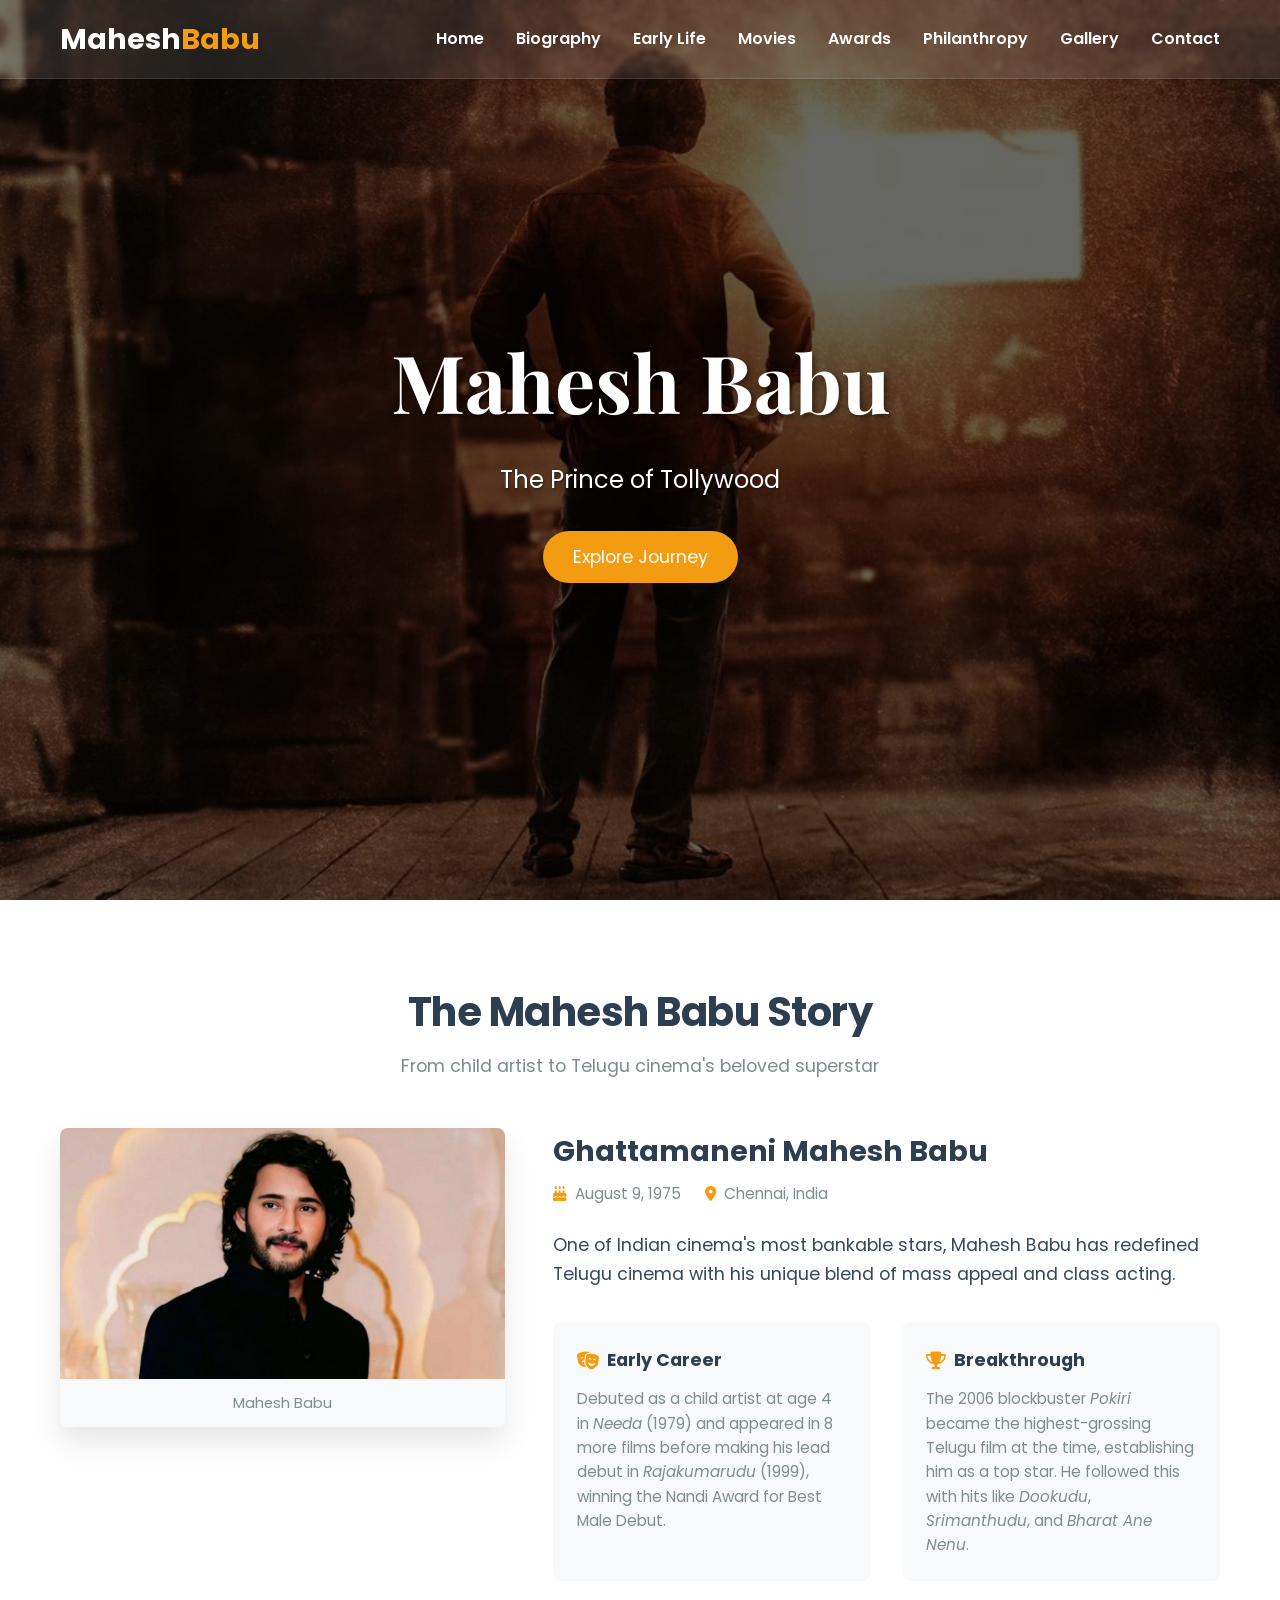
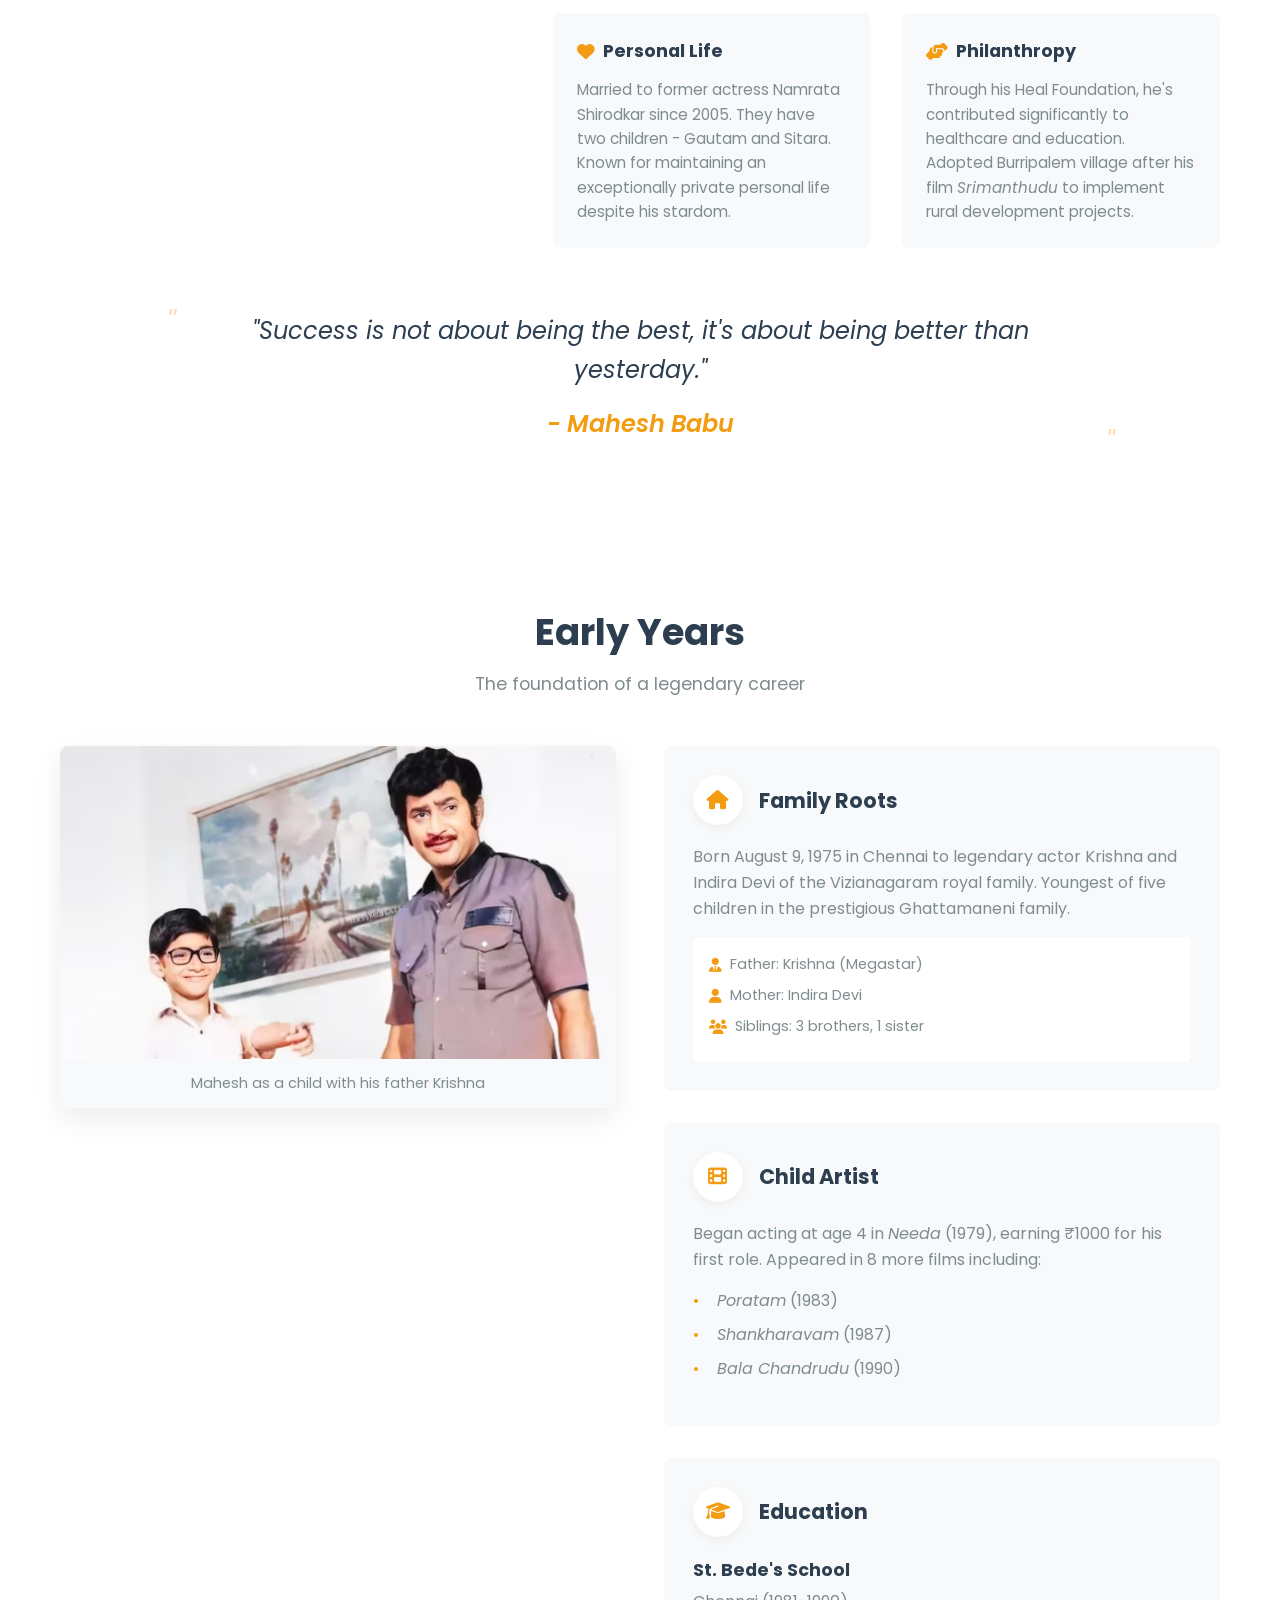
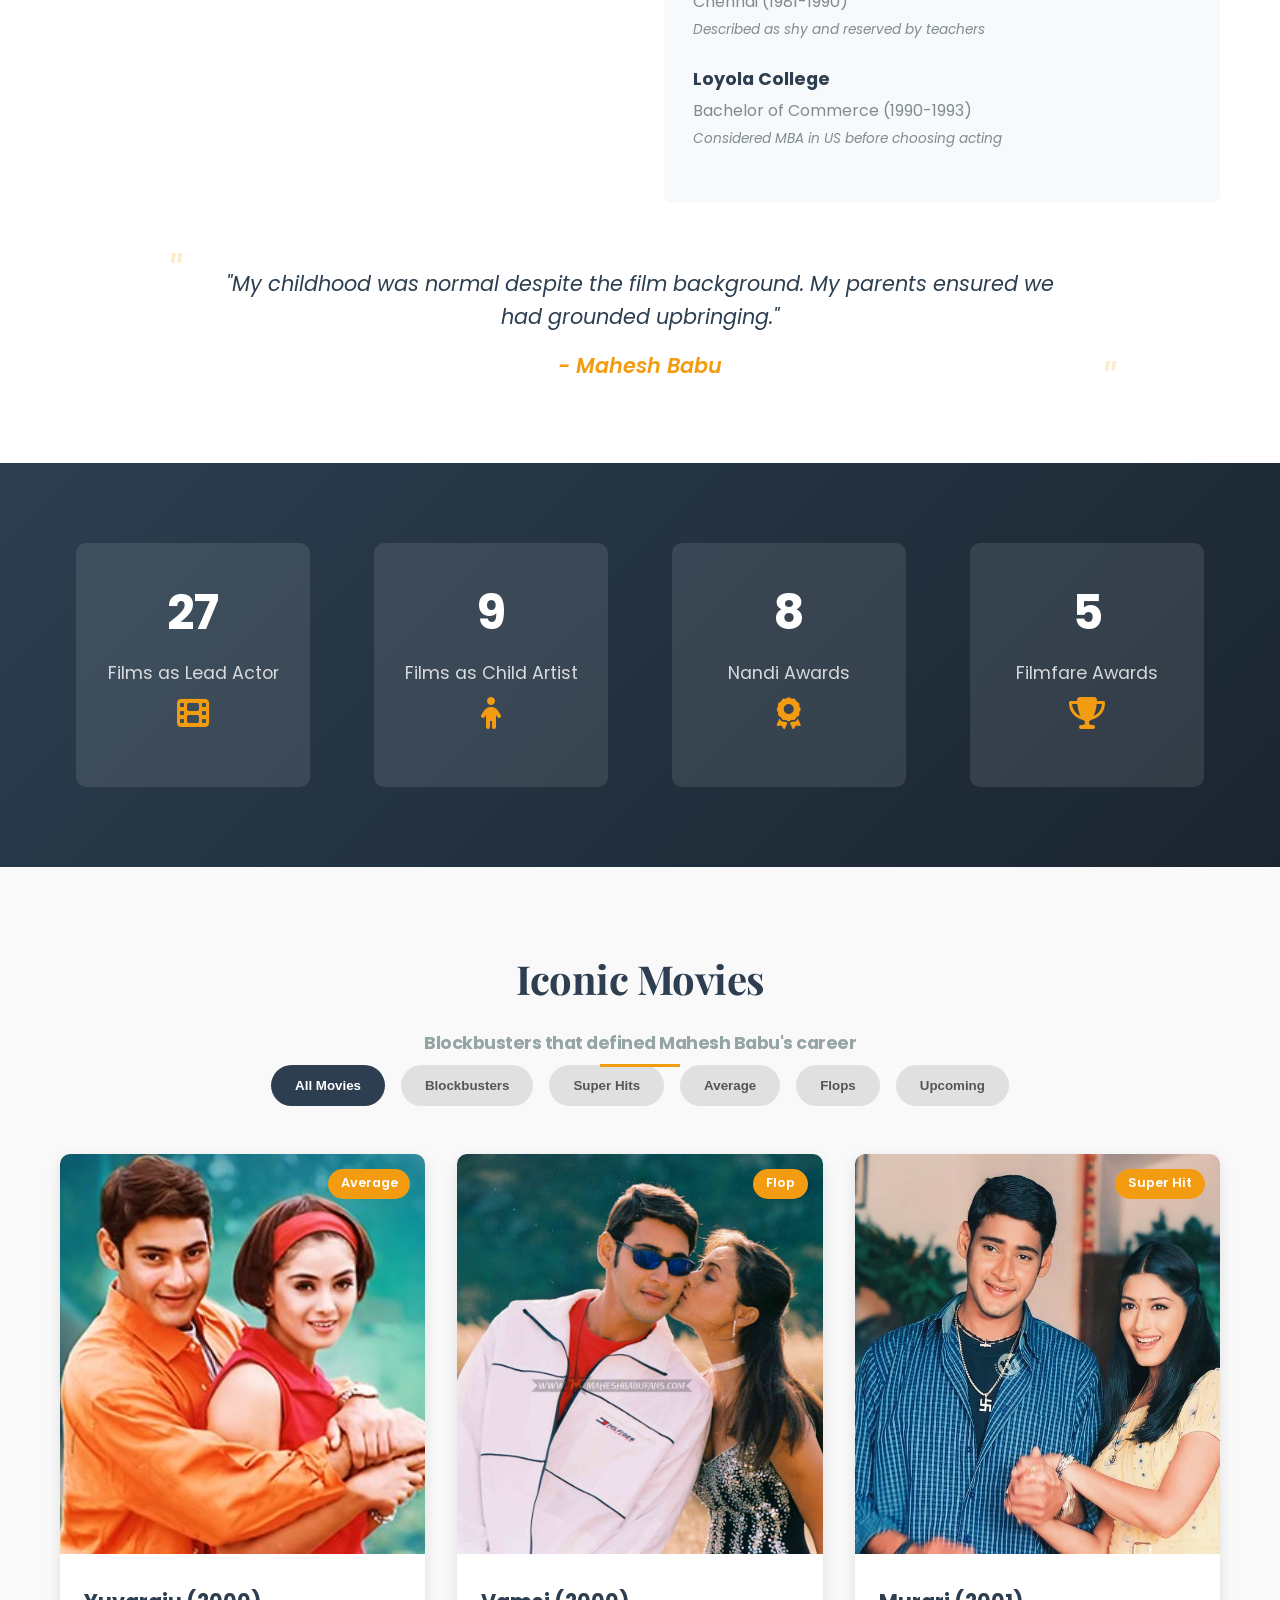
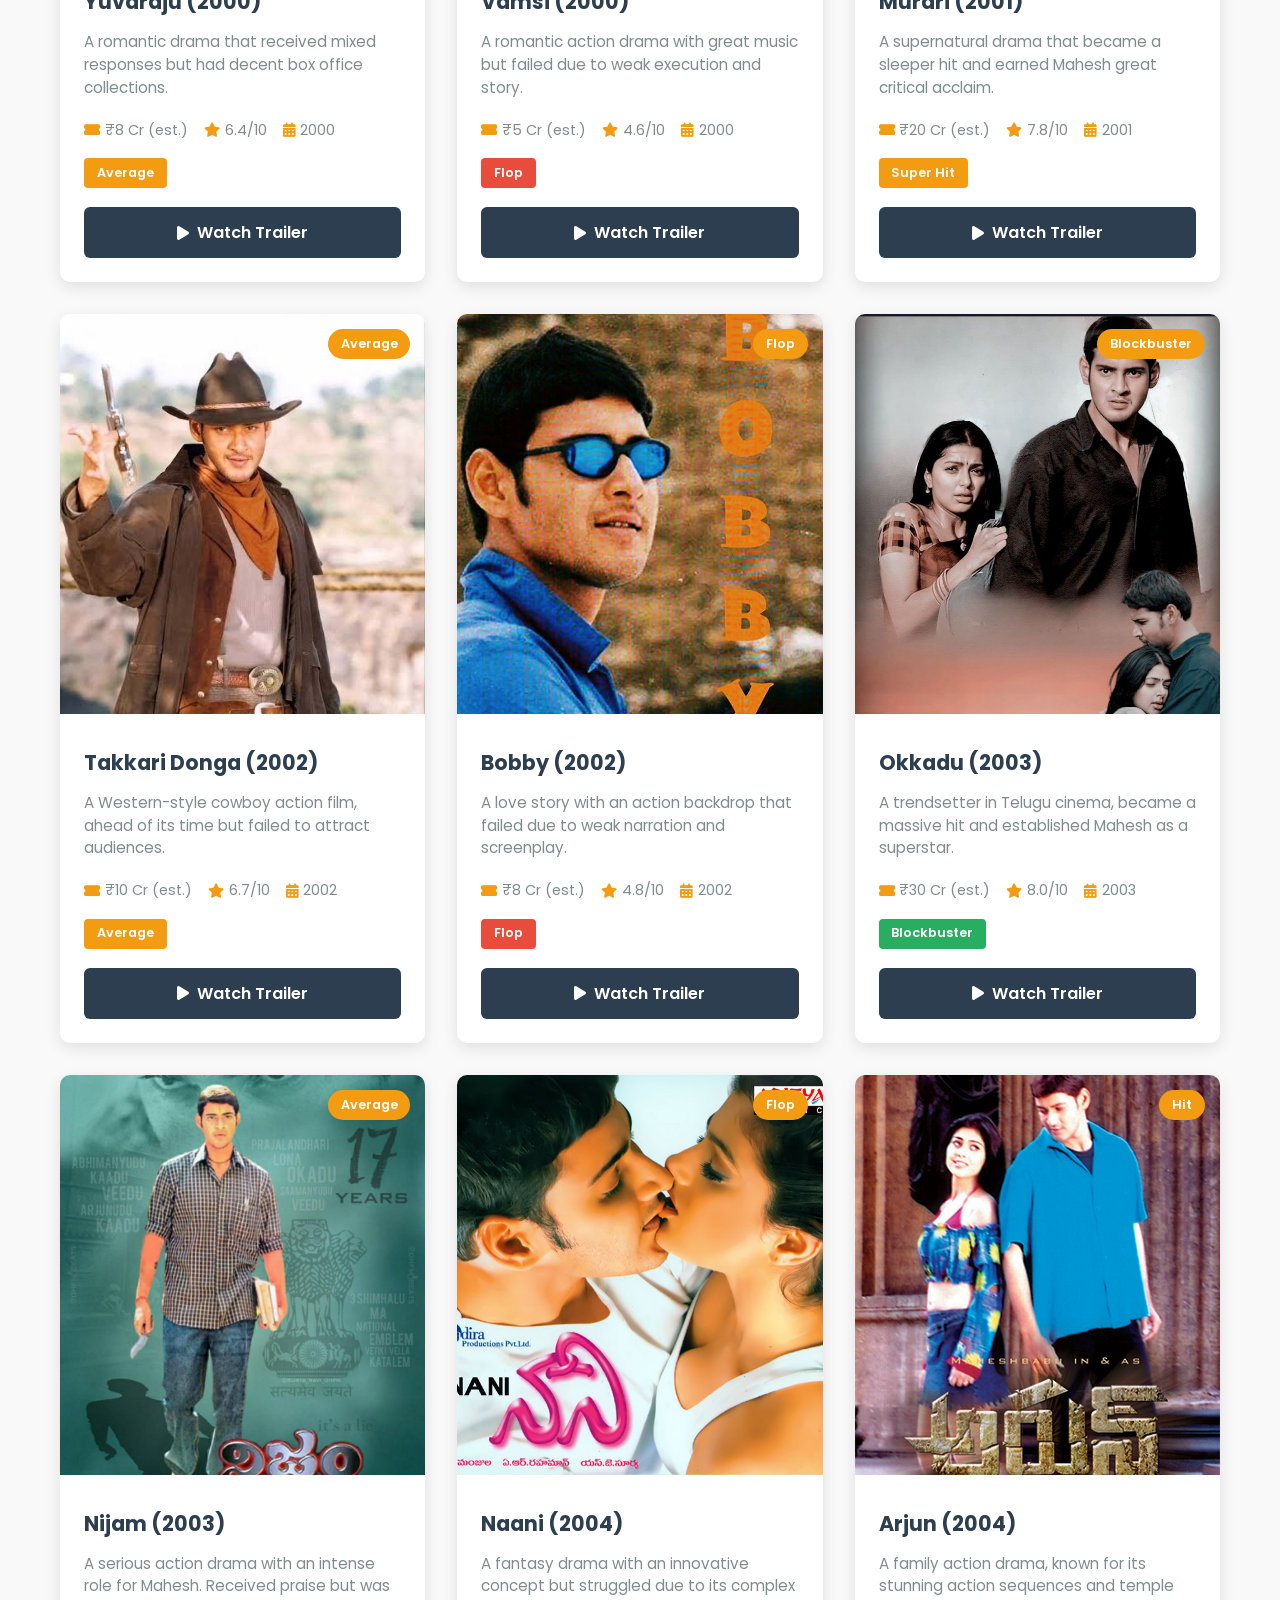
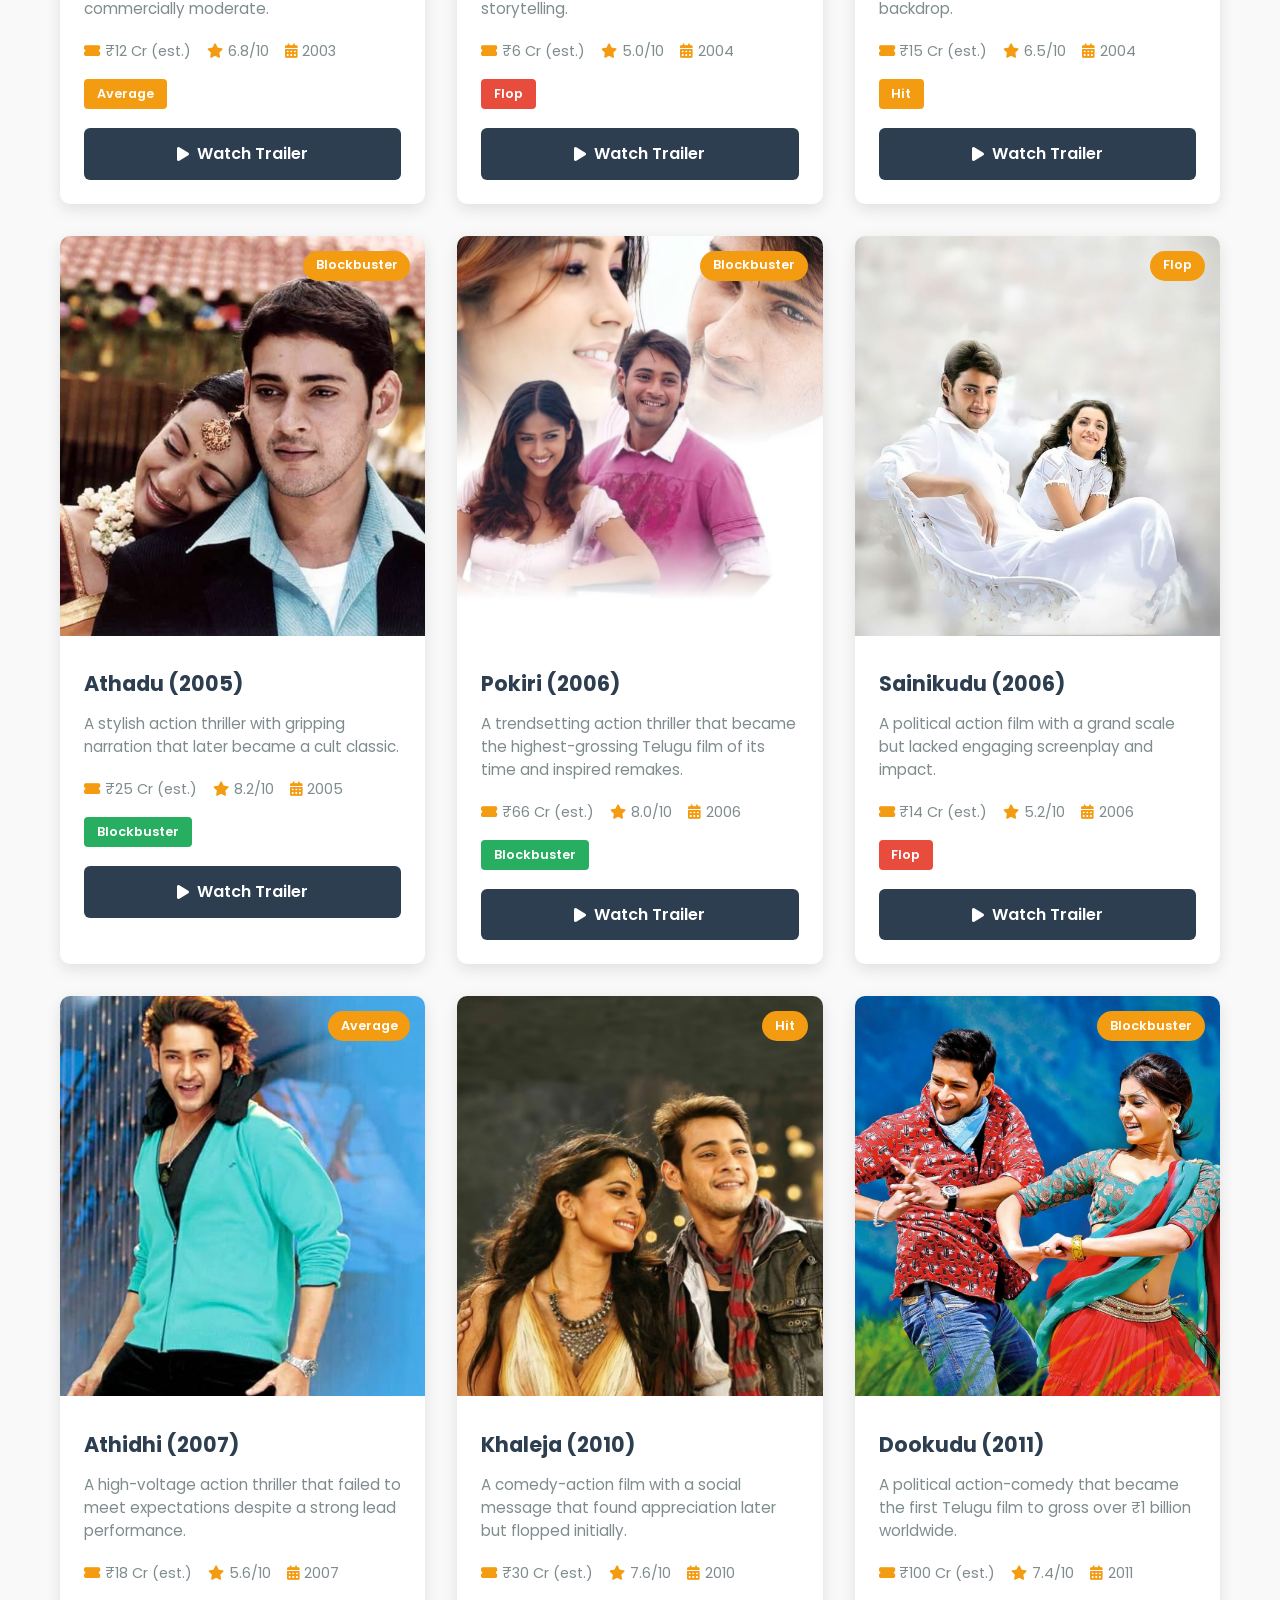
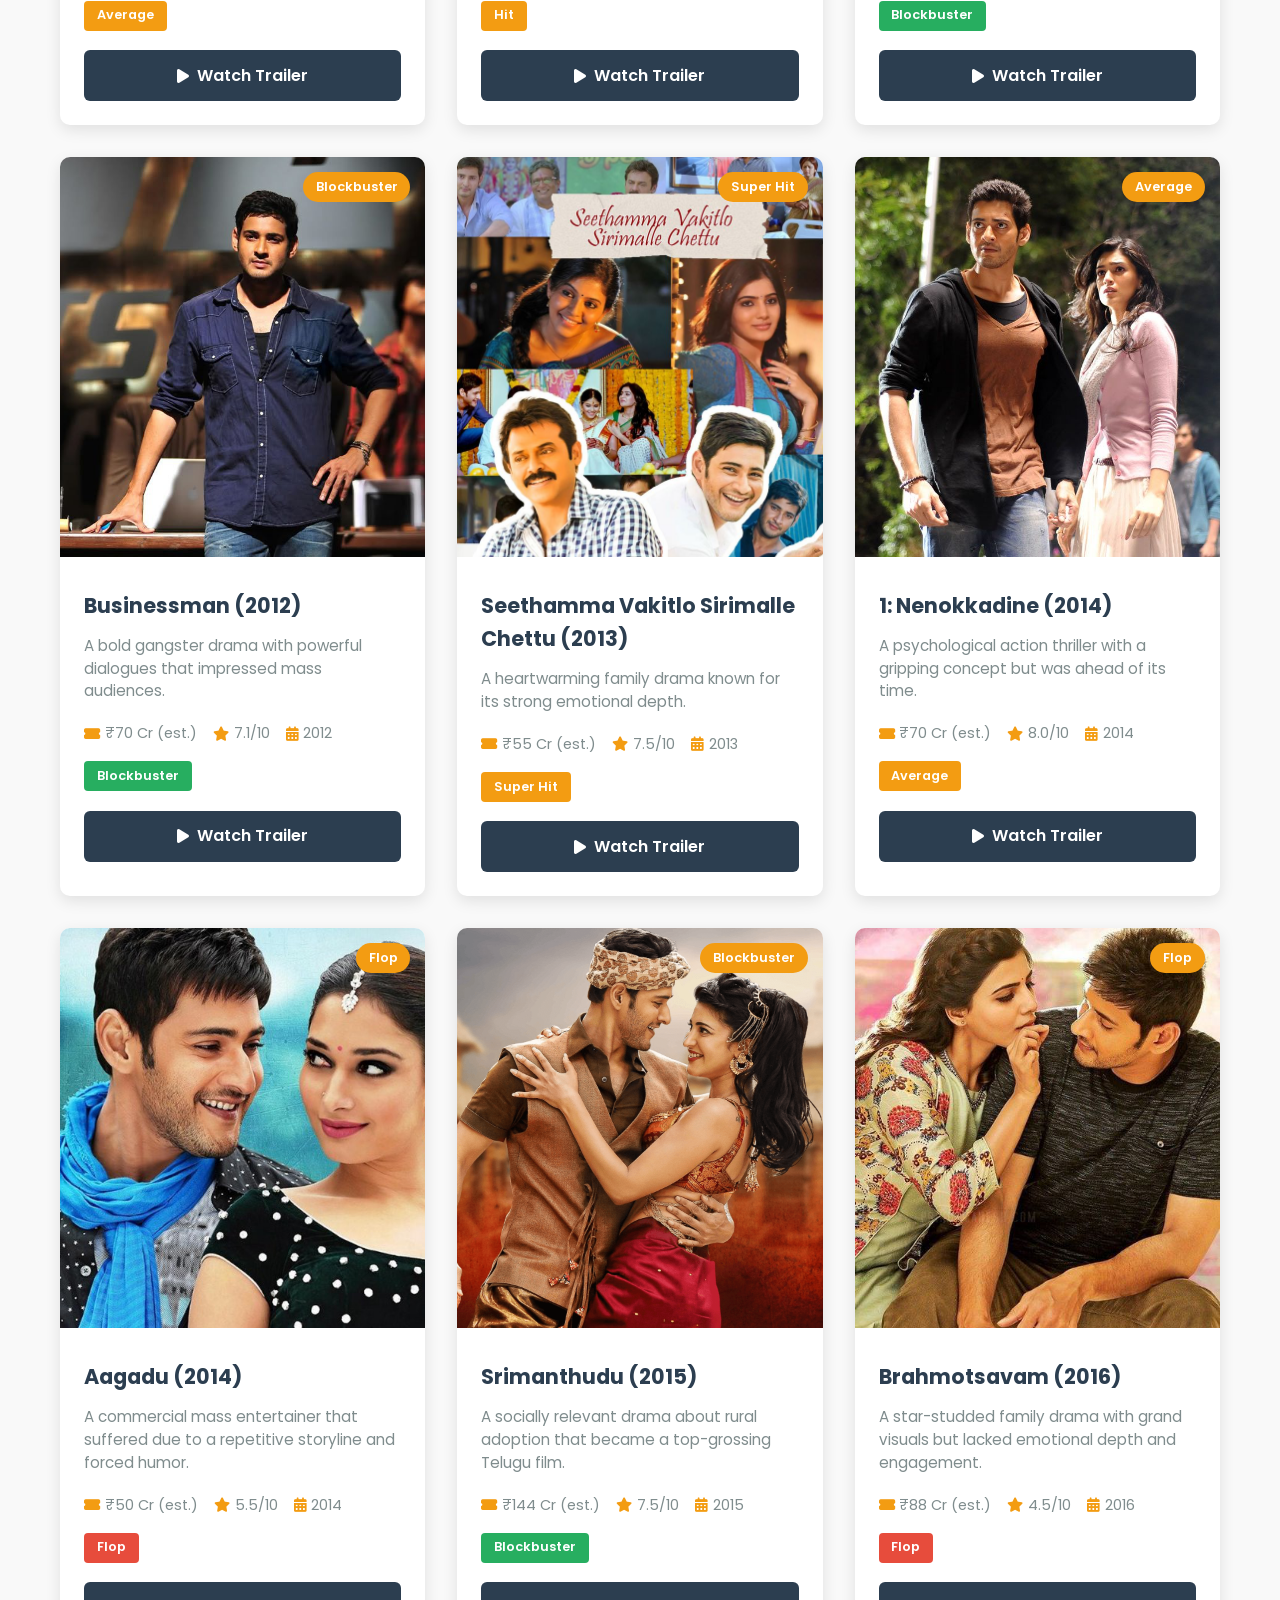
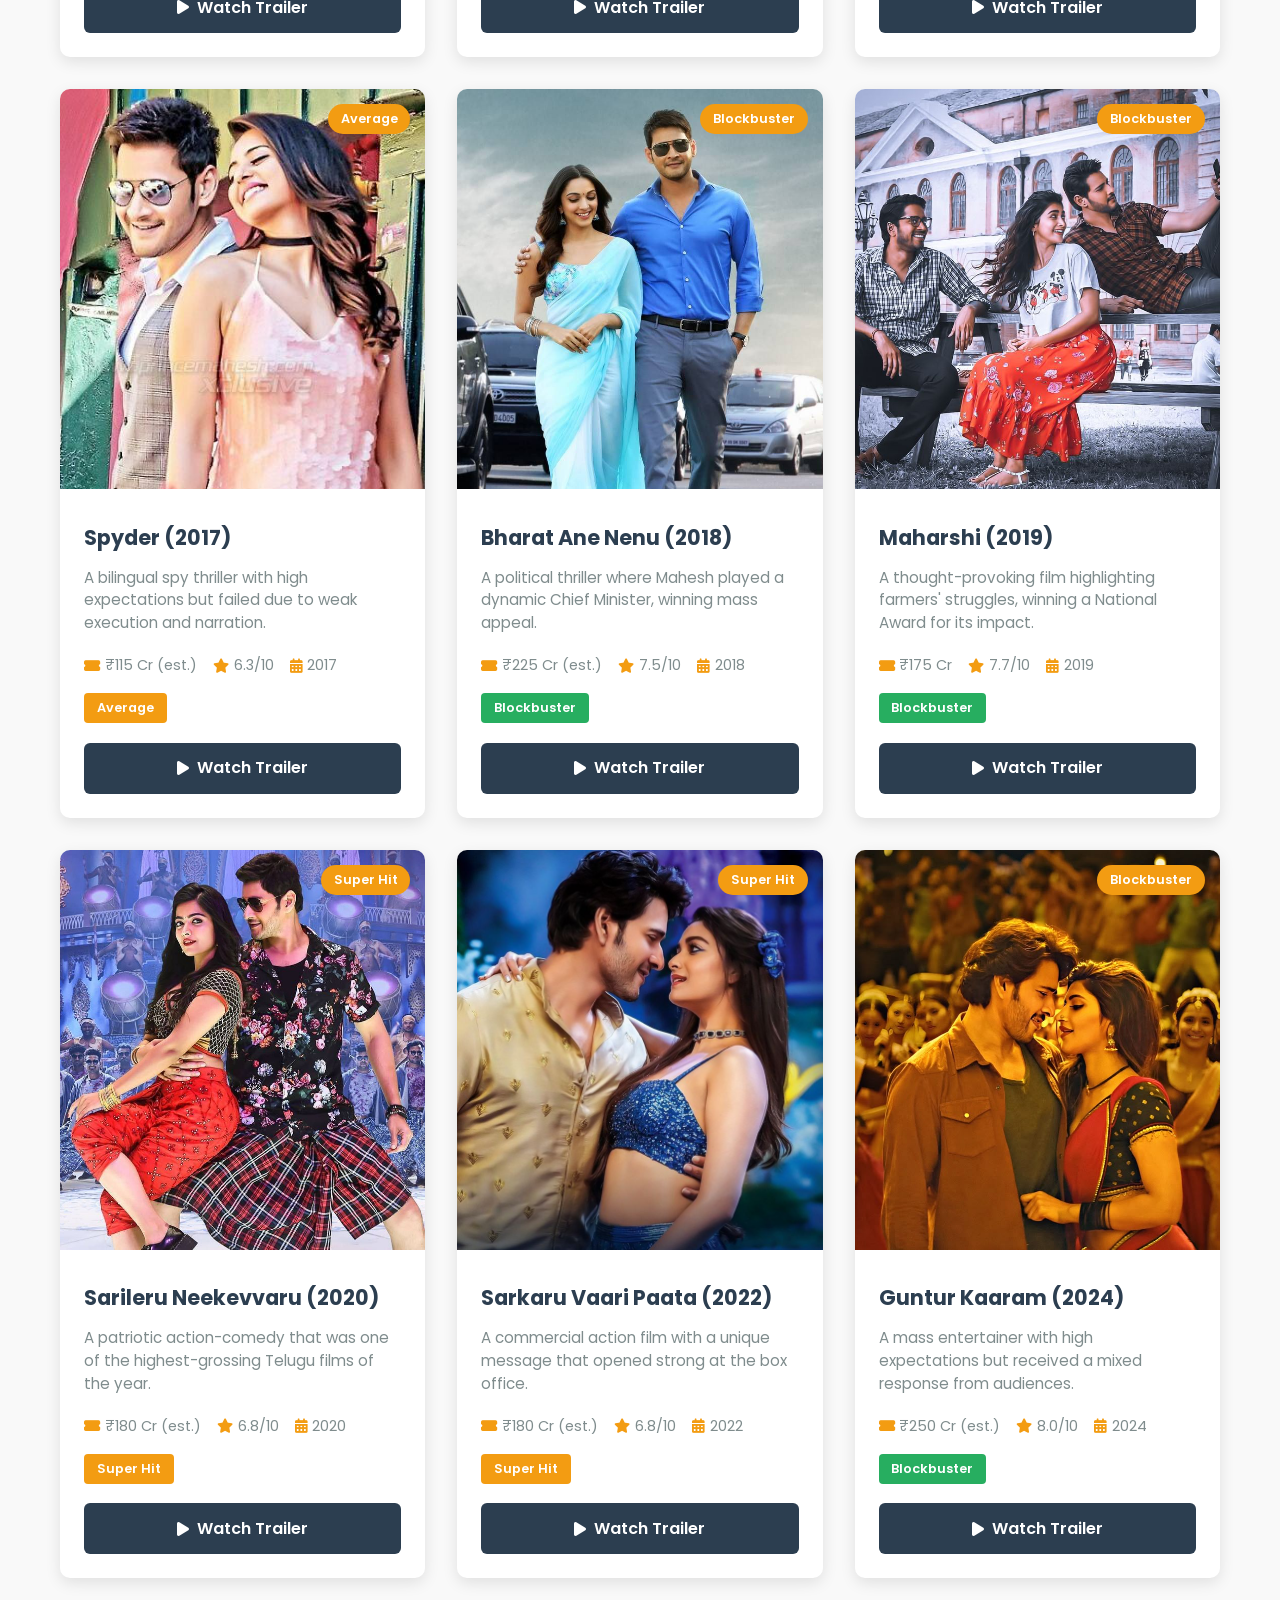
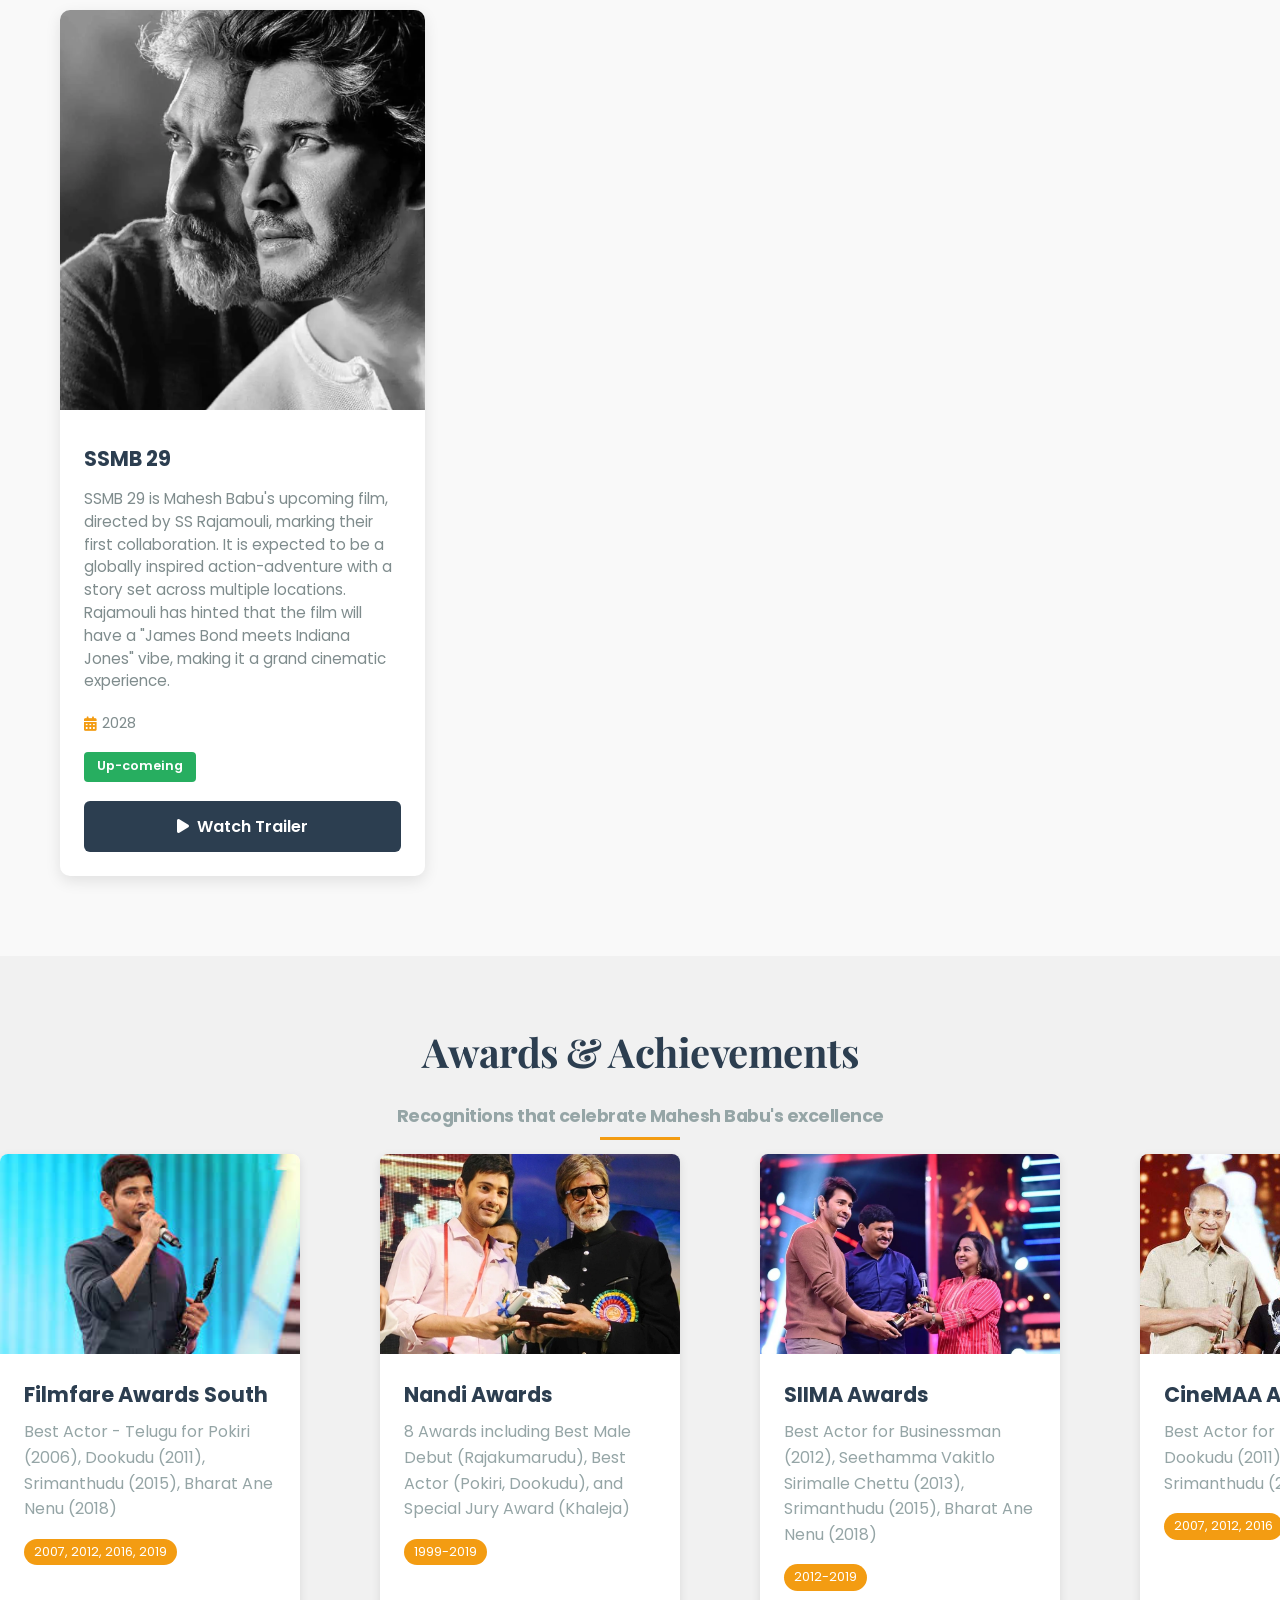
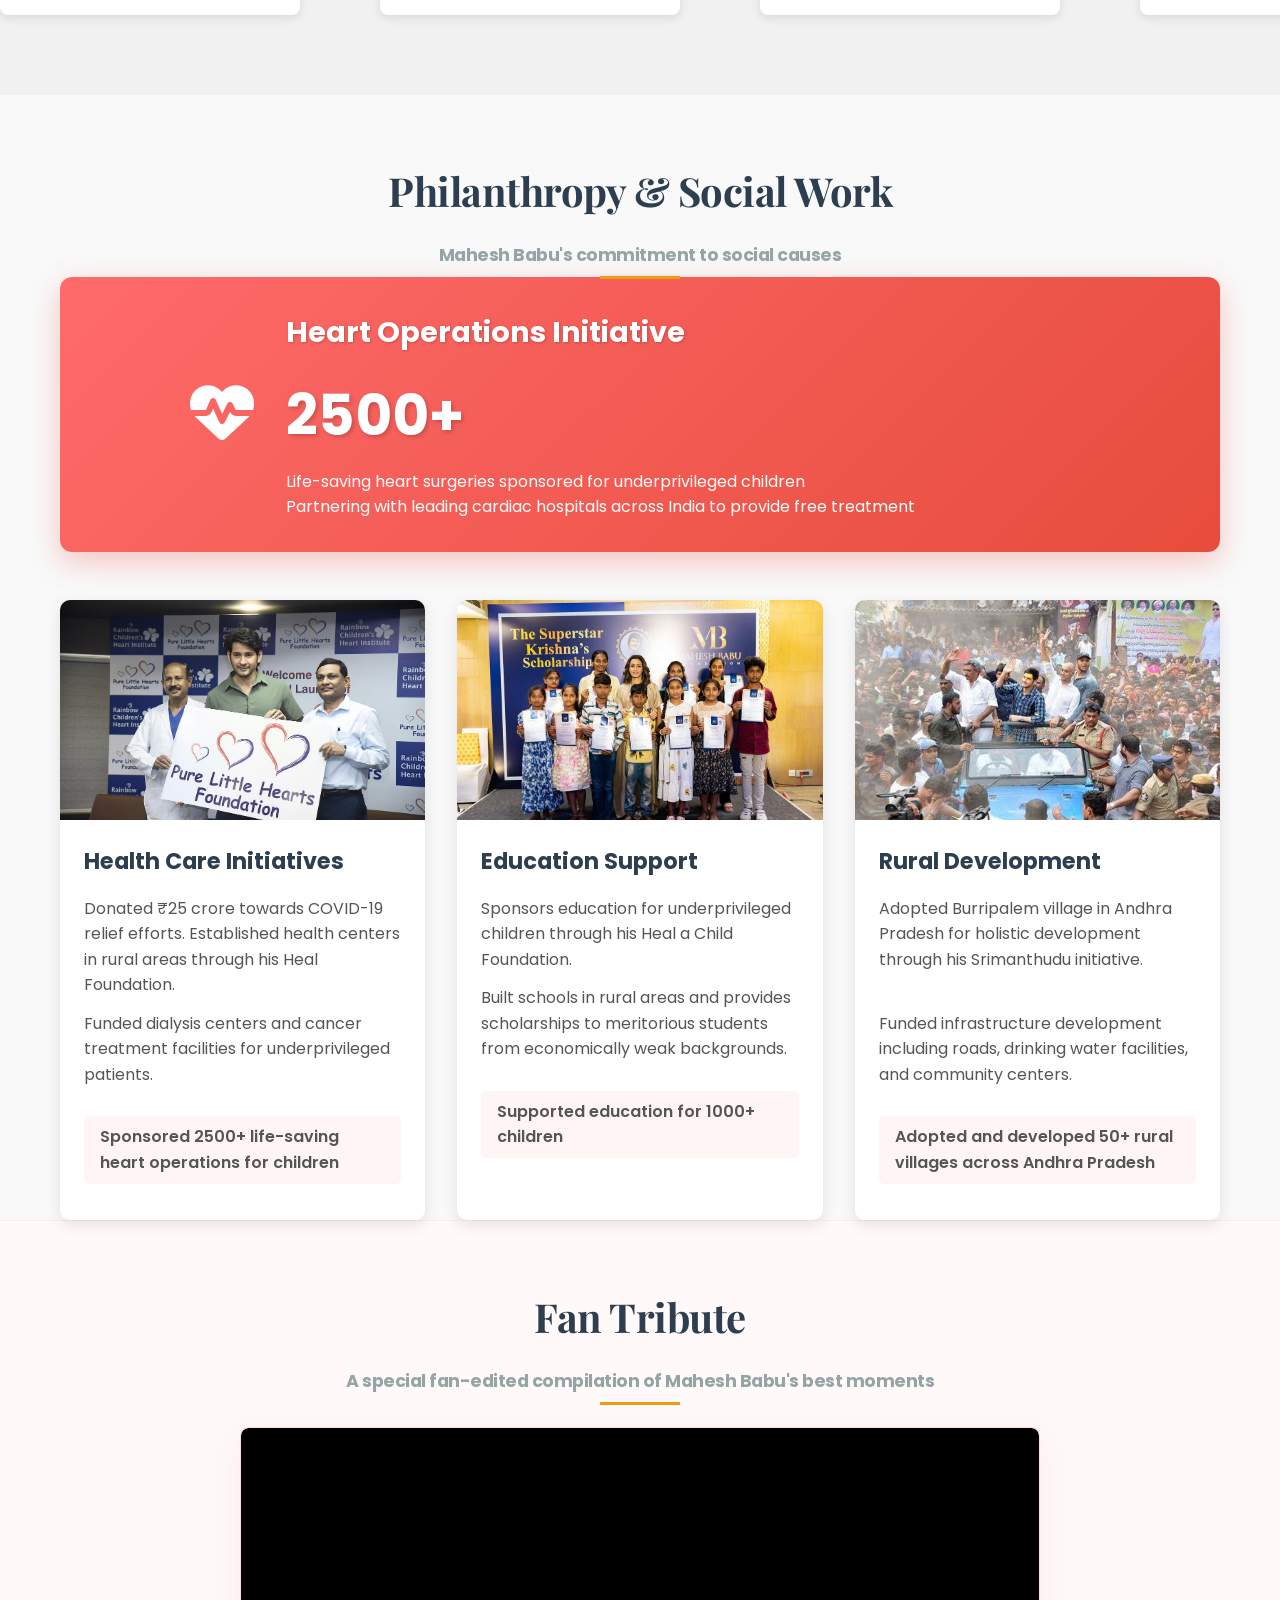
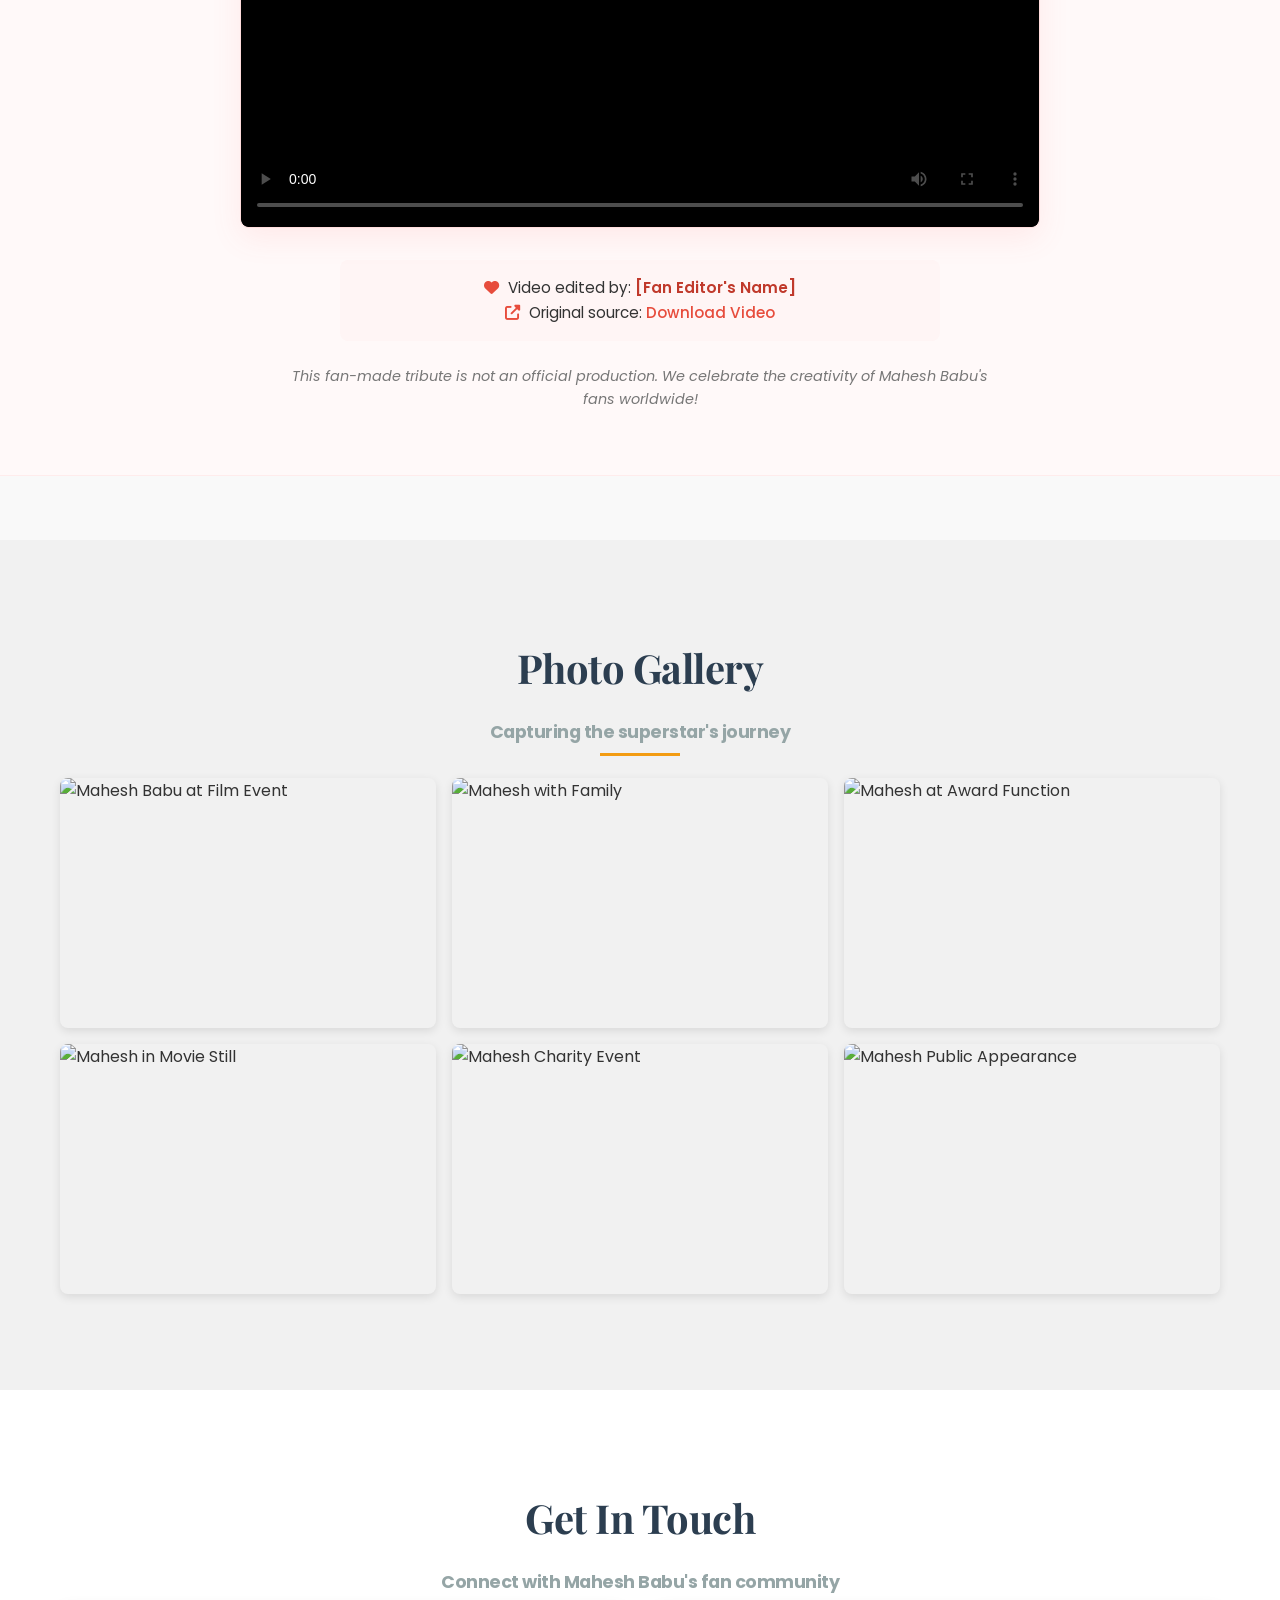
==== commit 6fa69160: "Your commit message" ====
--- a/index.html
+++ b/index.html
@@ -1273,7 +1273,7 @@
                         <h3>Health Care Initiatives</h3>
                         <p>Donated ₹25 crore towards COVID-19 relief efforts. Established health centers in rural areas through his Heal Foundation.</p>
                         <p>Funded dialysis centers and cancer treatment facilities for underprivileged patients.</p>
-                        <p class="highlight-point">Sponsored <span class="count" data-target="2500">0</span>+ life-saving heart operations for children</p>
+                        <p class="highlight-point">Sponsored <span class="count" data-target="2500">2500</span>+ life-saving heart operations for children</p>
                     </div>
                 </div>
                 
@@ -1285,6 +1285,7 @@
                         <h3>Education Support</h3>
                         <p>Sponsors education for underprivileged children through his Heal a Child Foundation.</p>
                         <p>Built schools in rural areas and provides scholarships to meritorious students from economically weak backgrounds.</p>
+                        <p class="highlight-point">Supported education for 1000+ children</p>
                     </div>
                 </div>
                 
@@ -1294,8 +1295,9 @@
                     </div>
                     <div class="cause-content">
                         <h3>Rural Development</h3>
-                        <p>Adopted Burripalem village in Andhra Pradesh for holistic development through his Srimanthudu initiative.</p>
+                        <p>Adopted Burripalem village in Andhra Pradesh for holistic development through his Srimanthudu initiative.</p> <br>
                         <p>Funded infrastructure development including roads, drinking water facilities, and community centers.</p>
+                        <p class="highlight-point">Adopted and developed 50+ rural villages across Andhra Pradesh</p>
                     </div>
                 </div>
             </div>
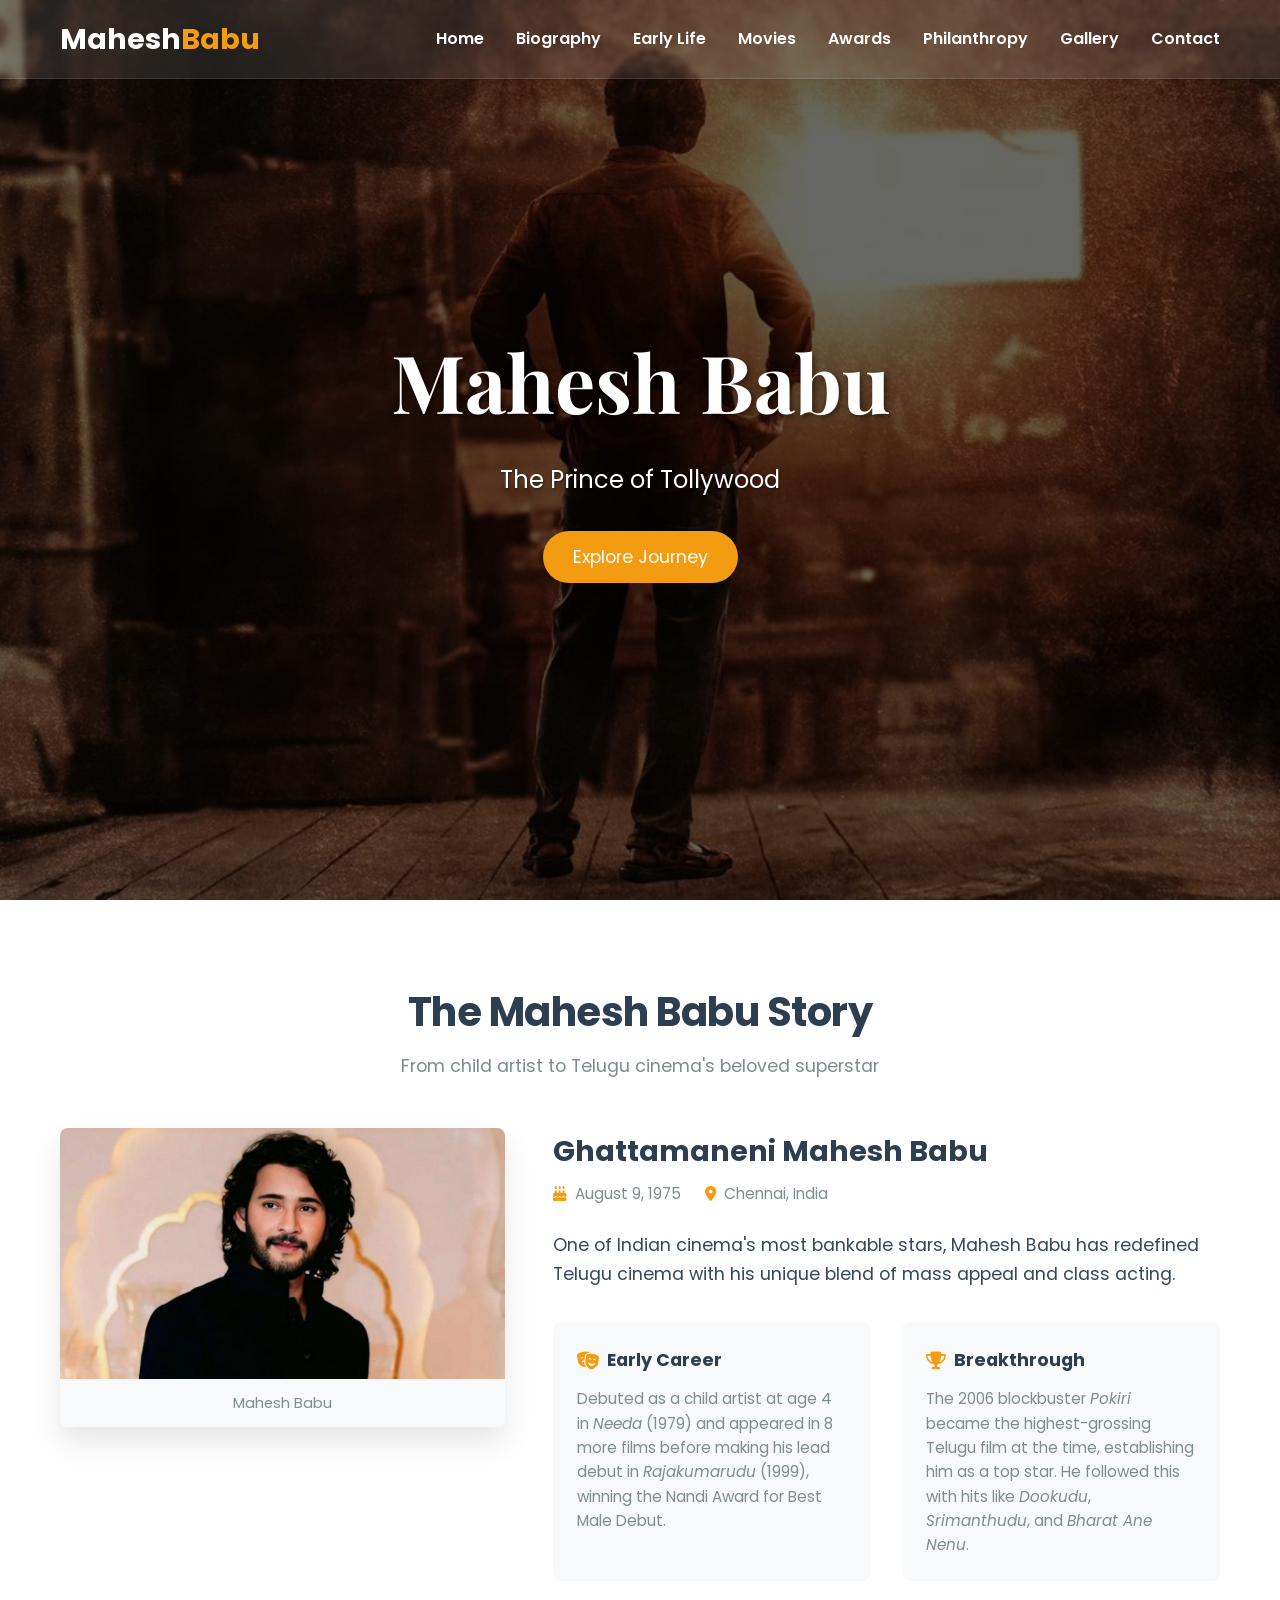
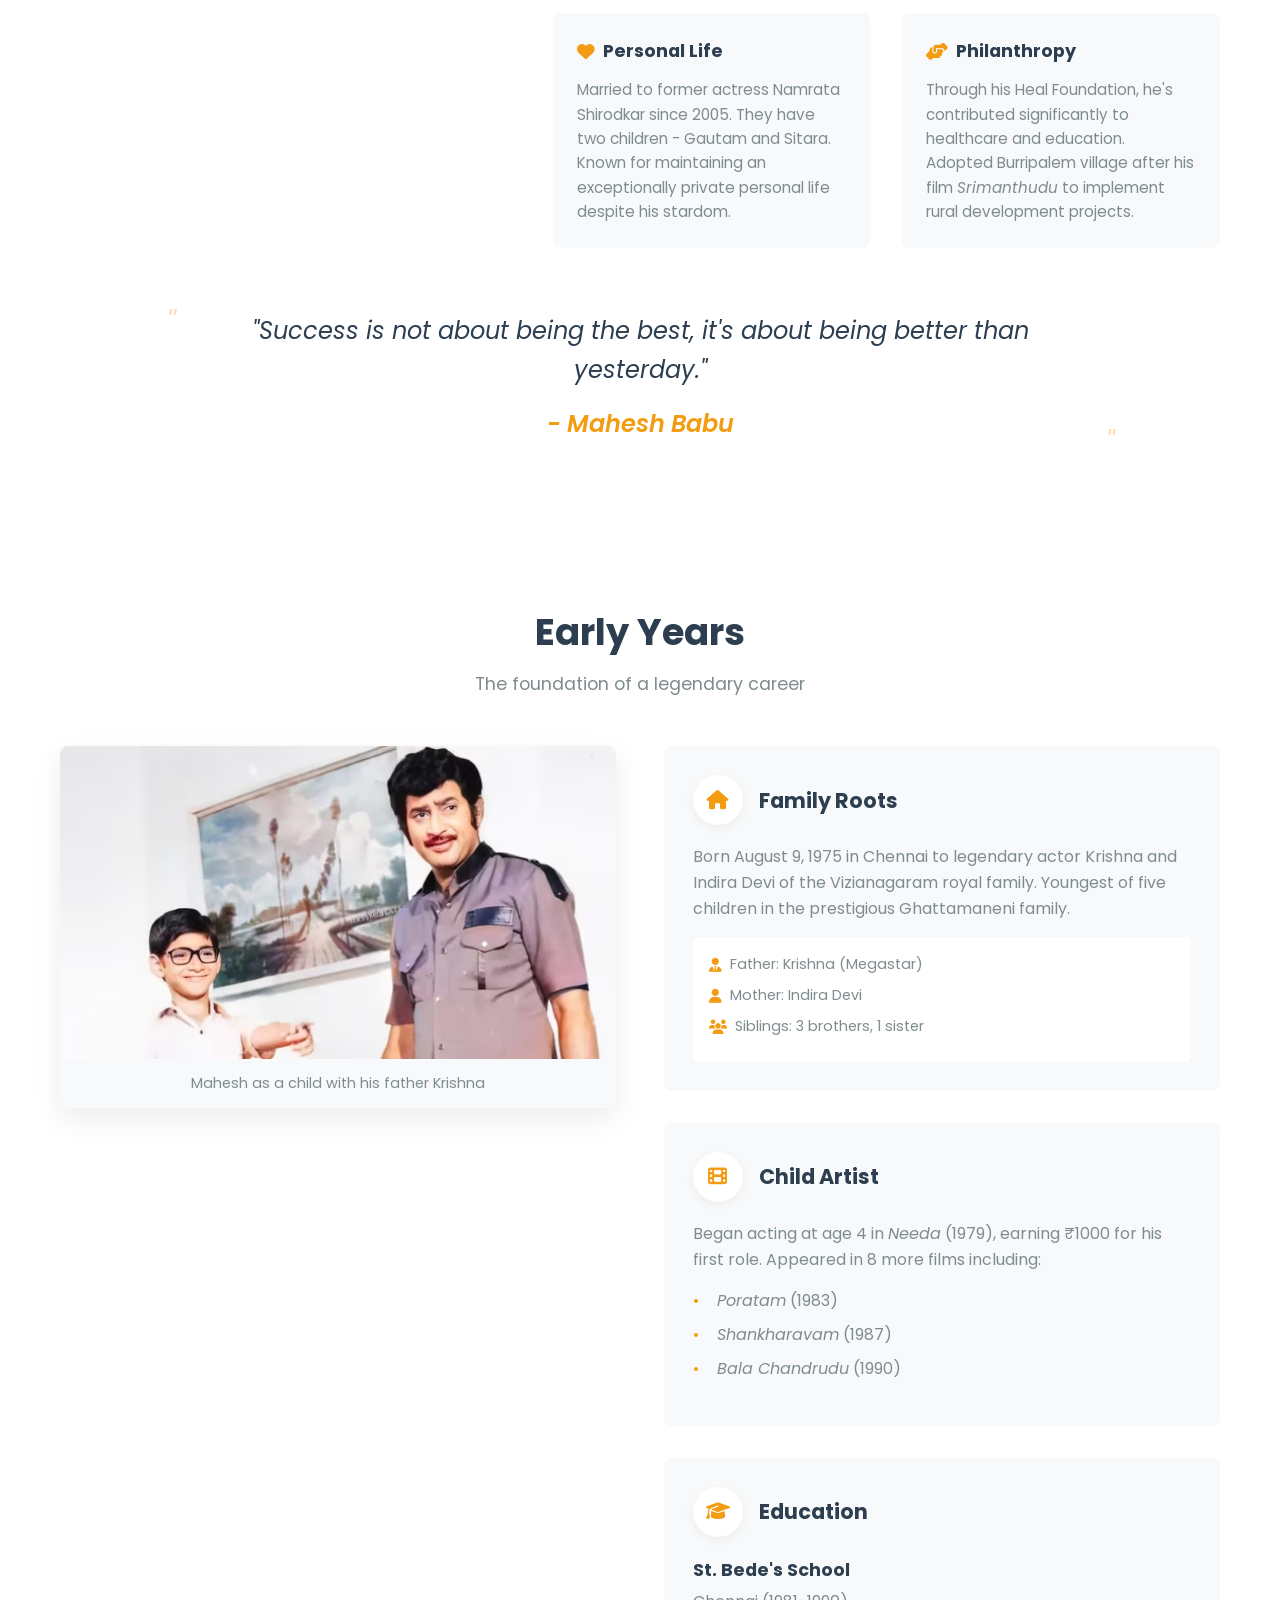
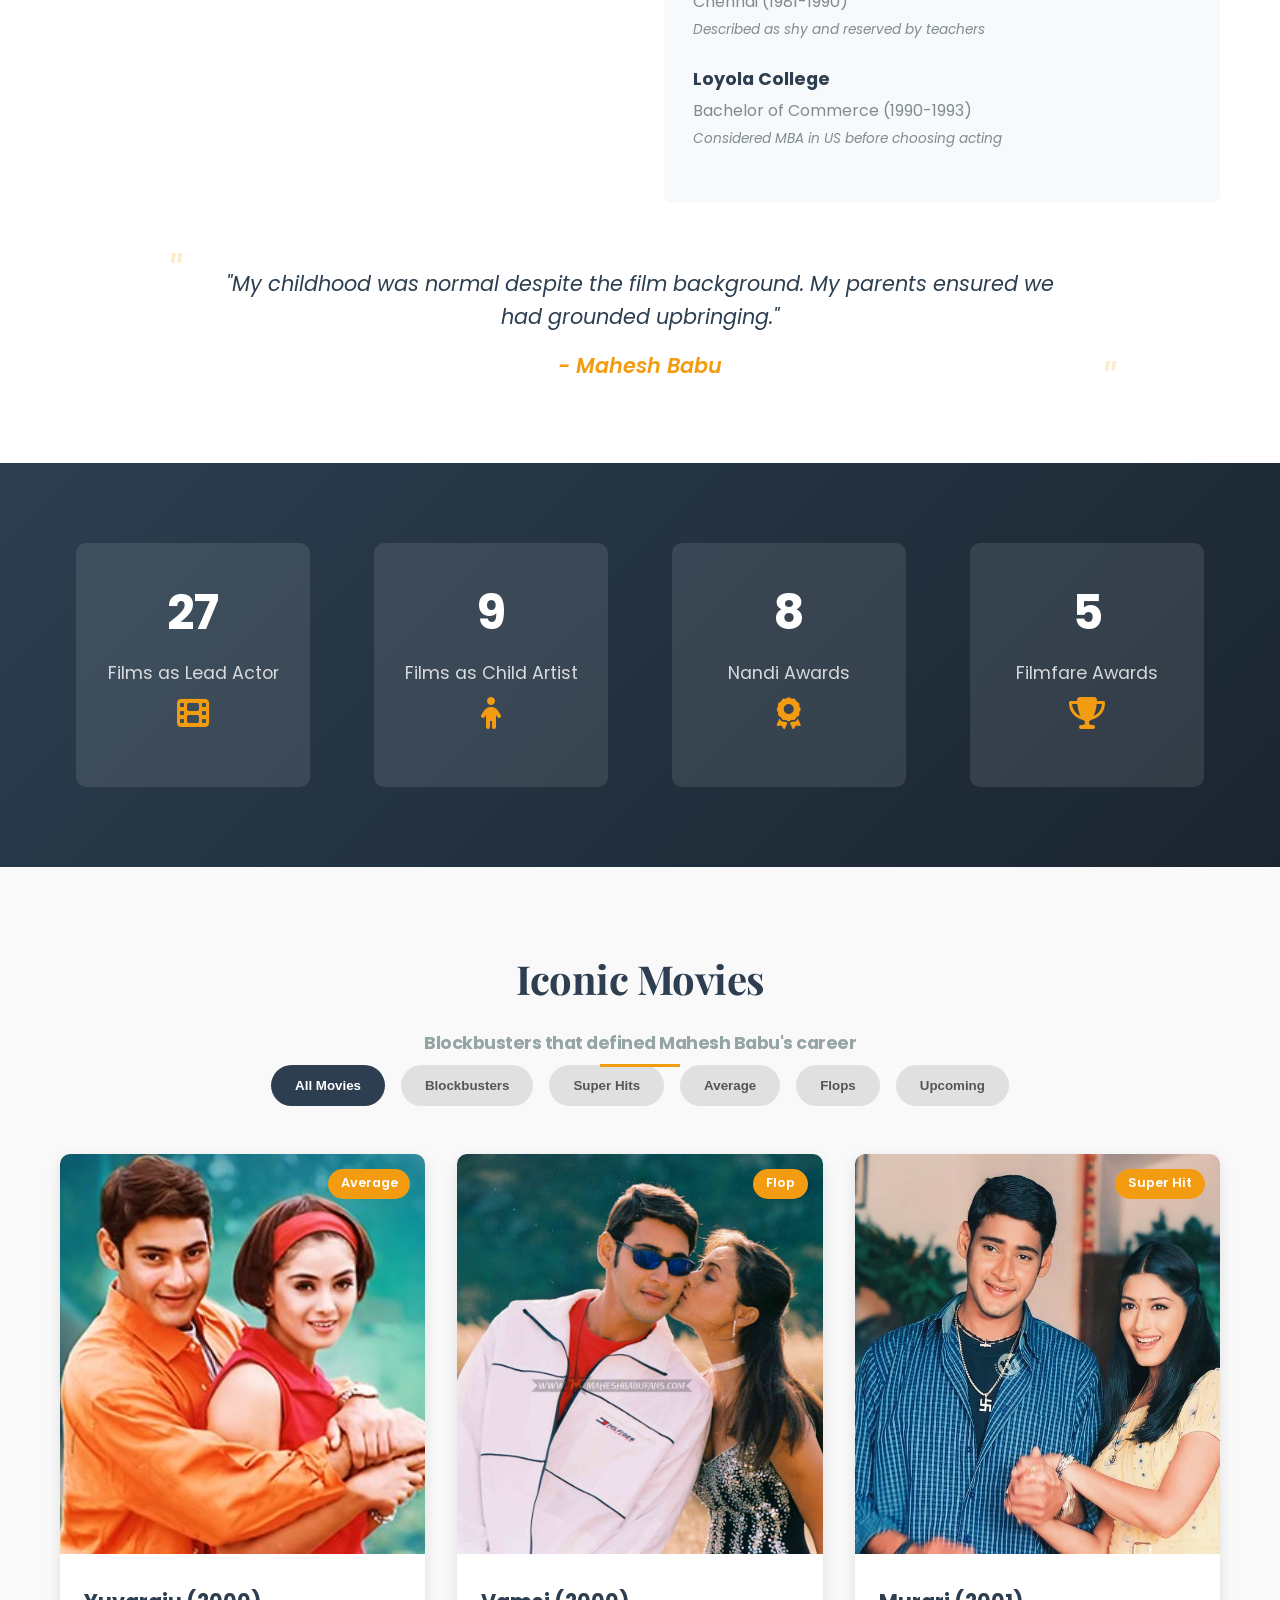
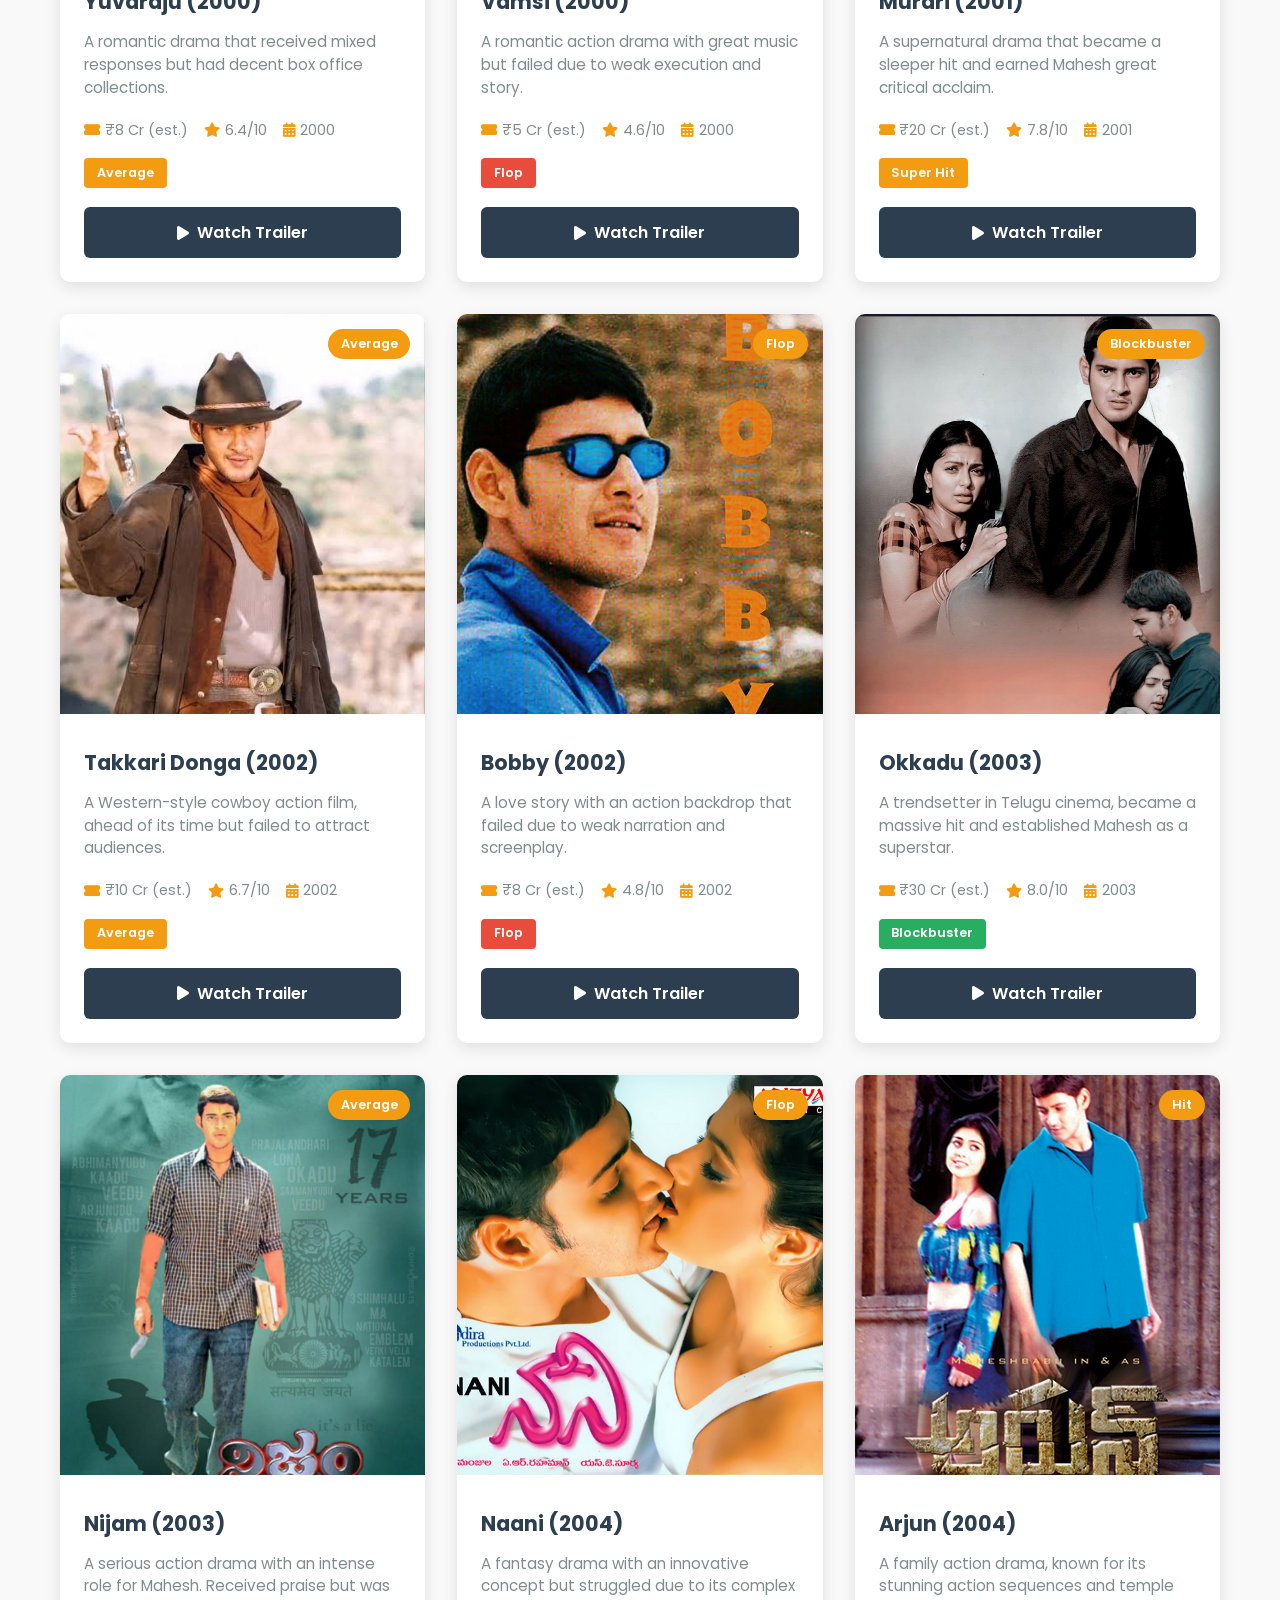
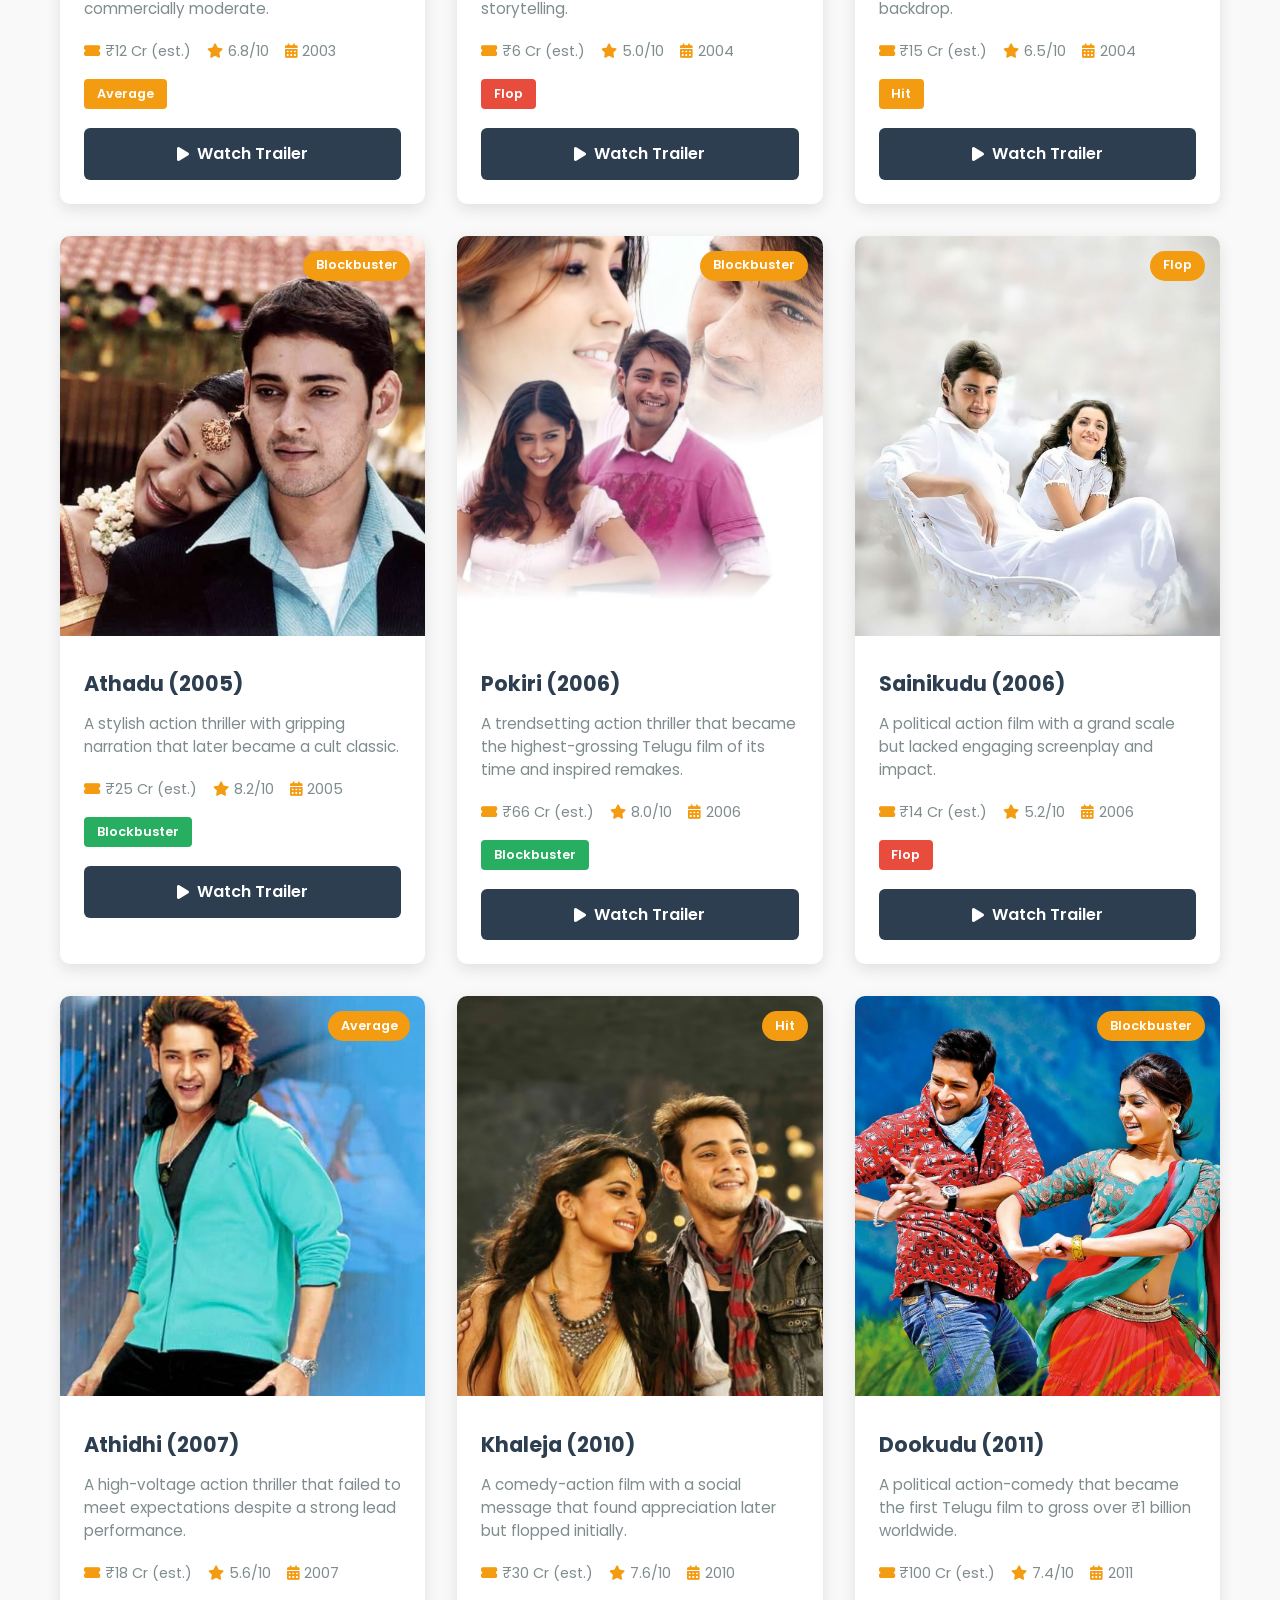
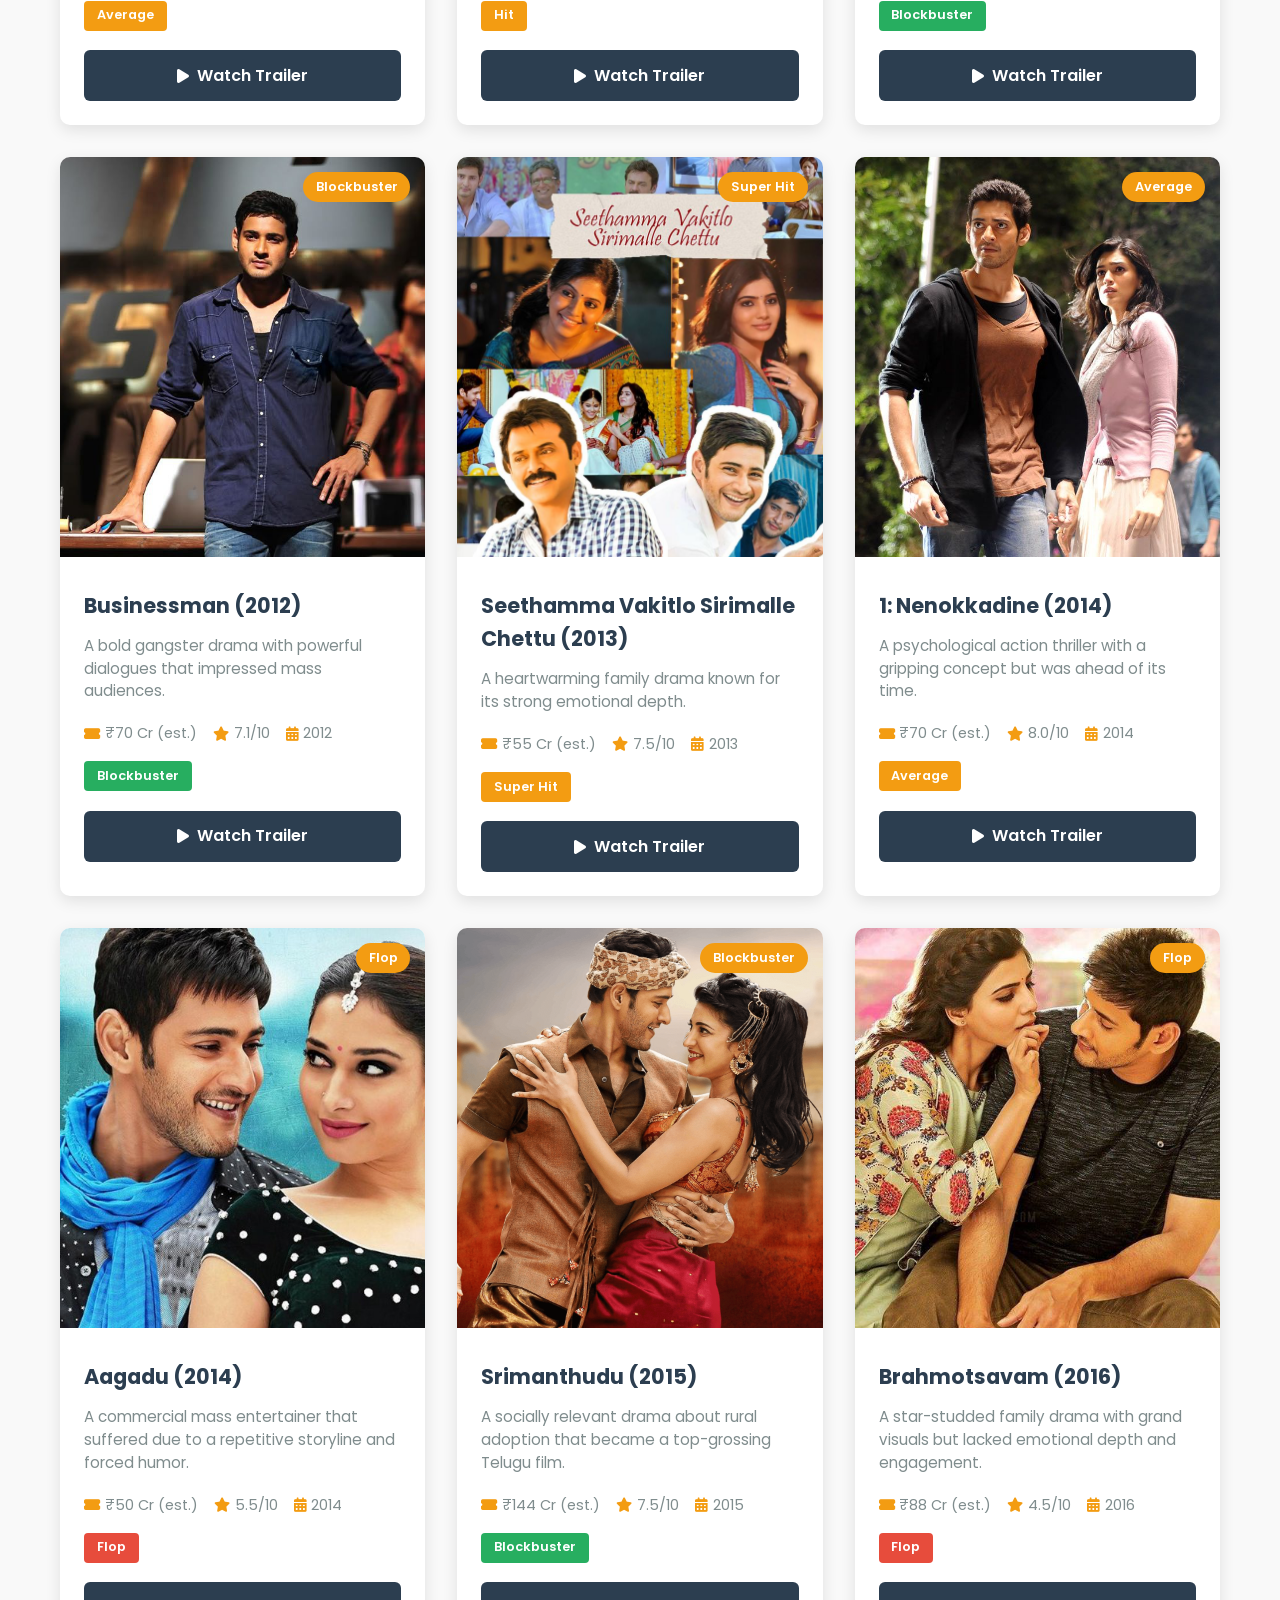
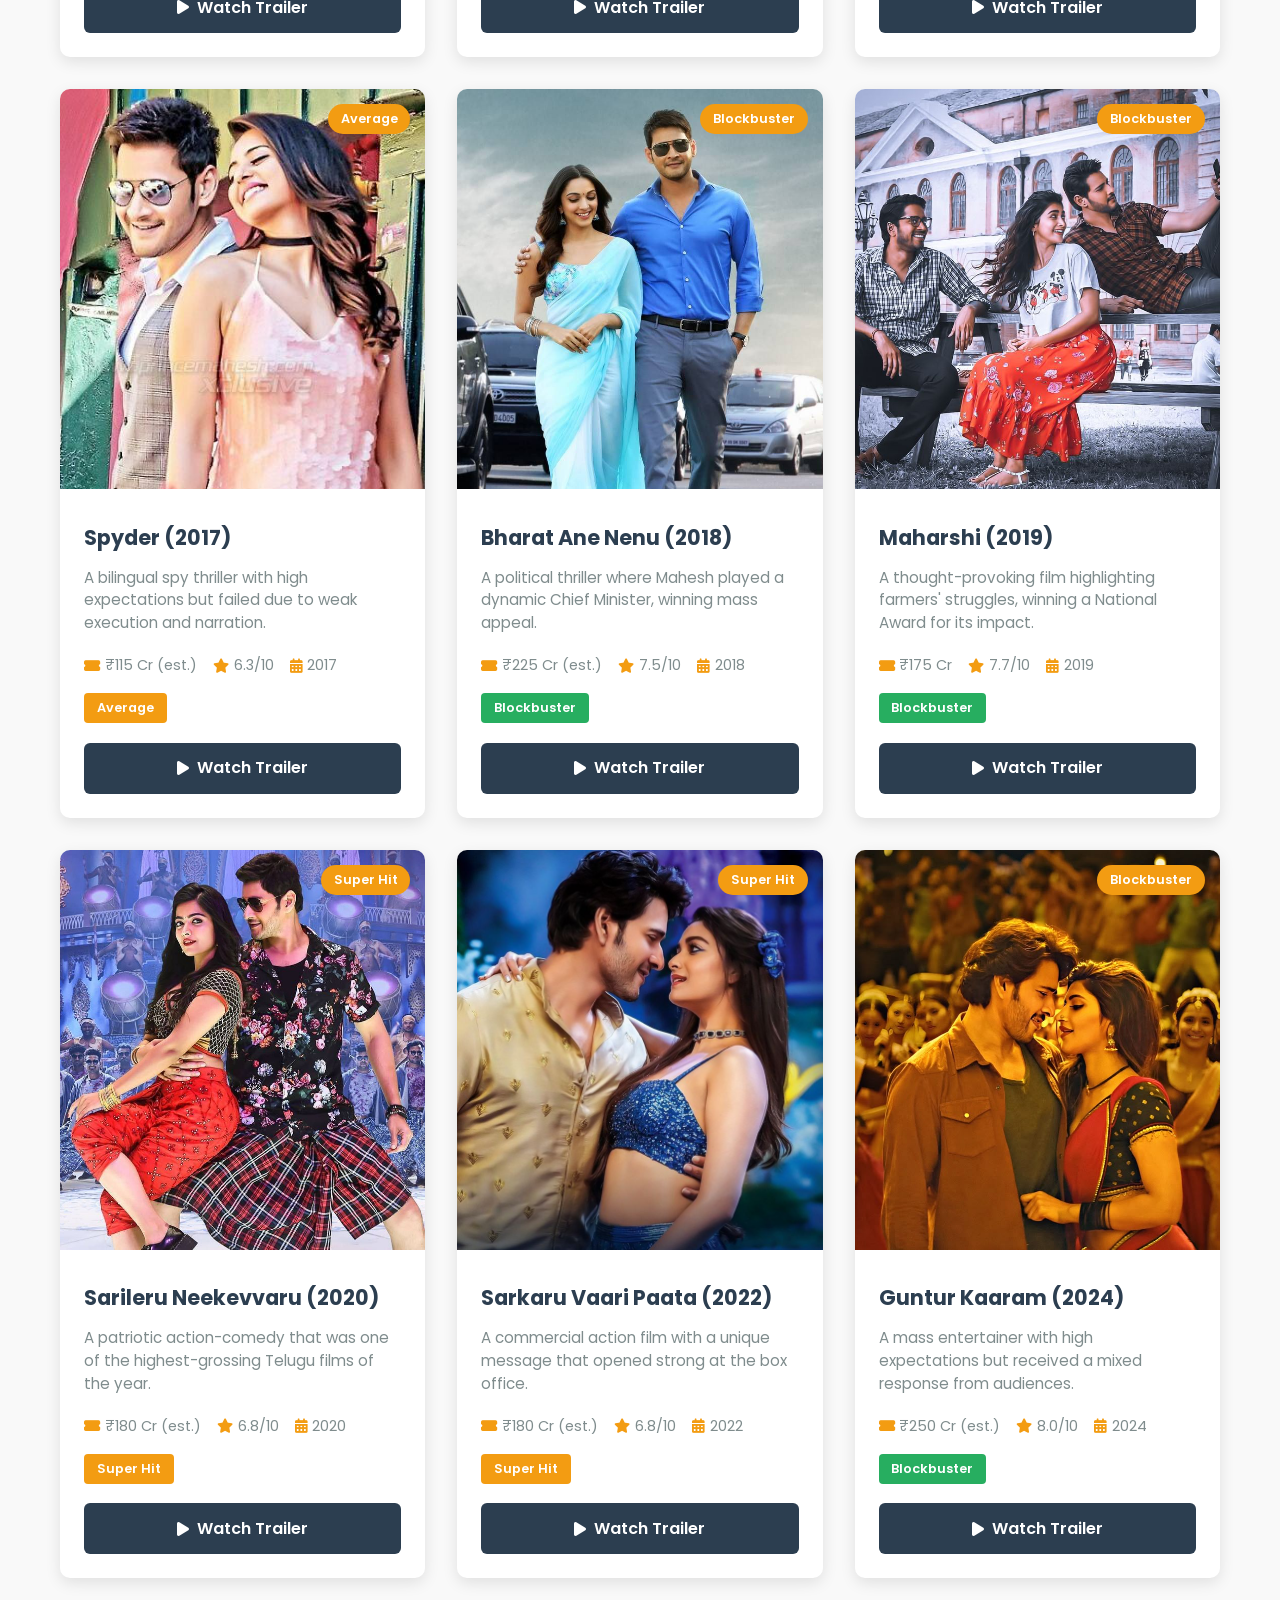
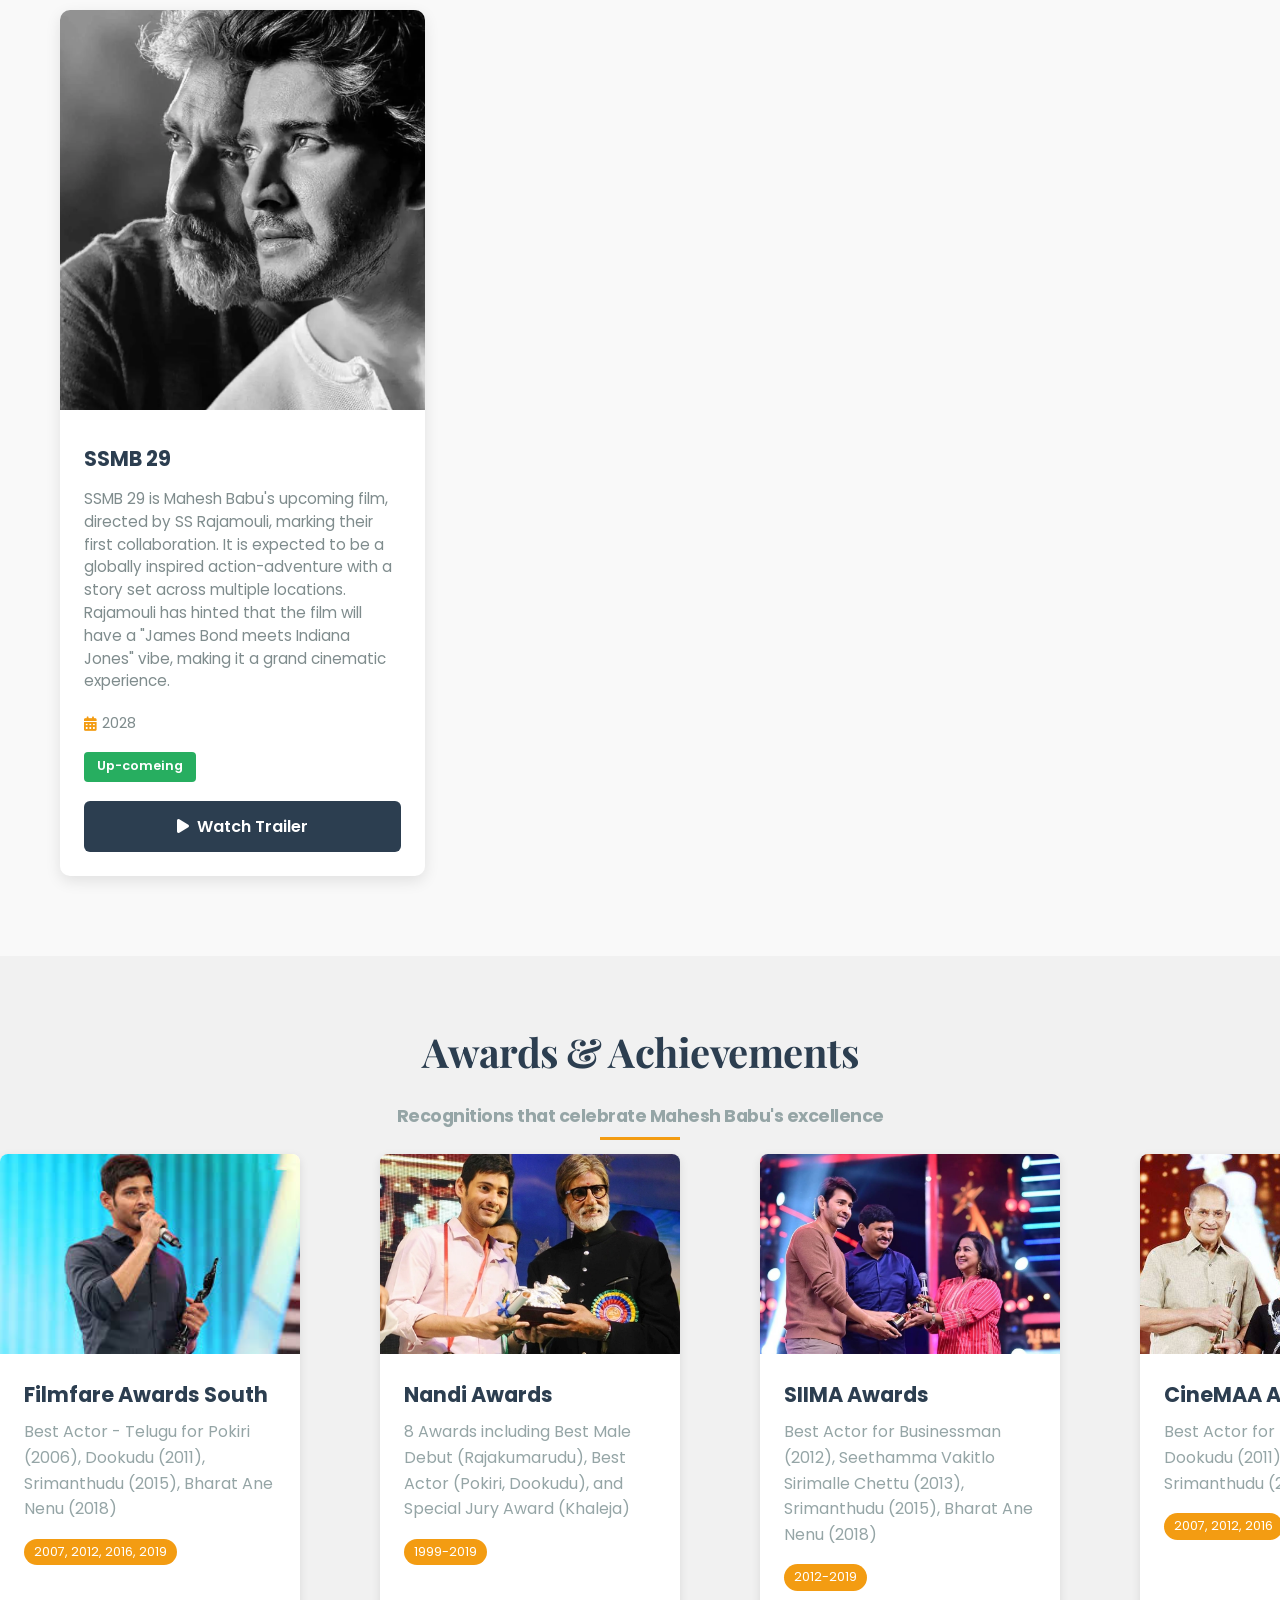
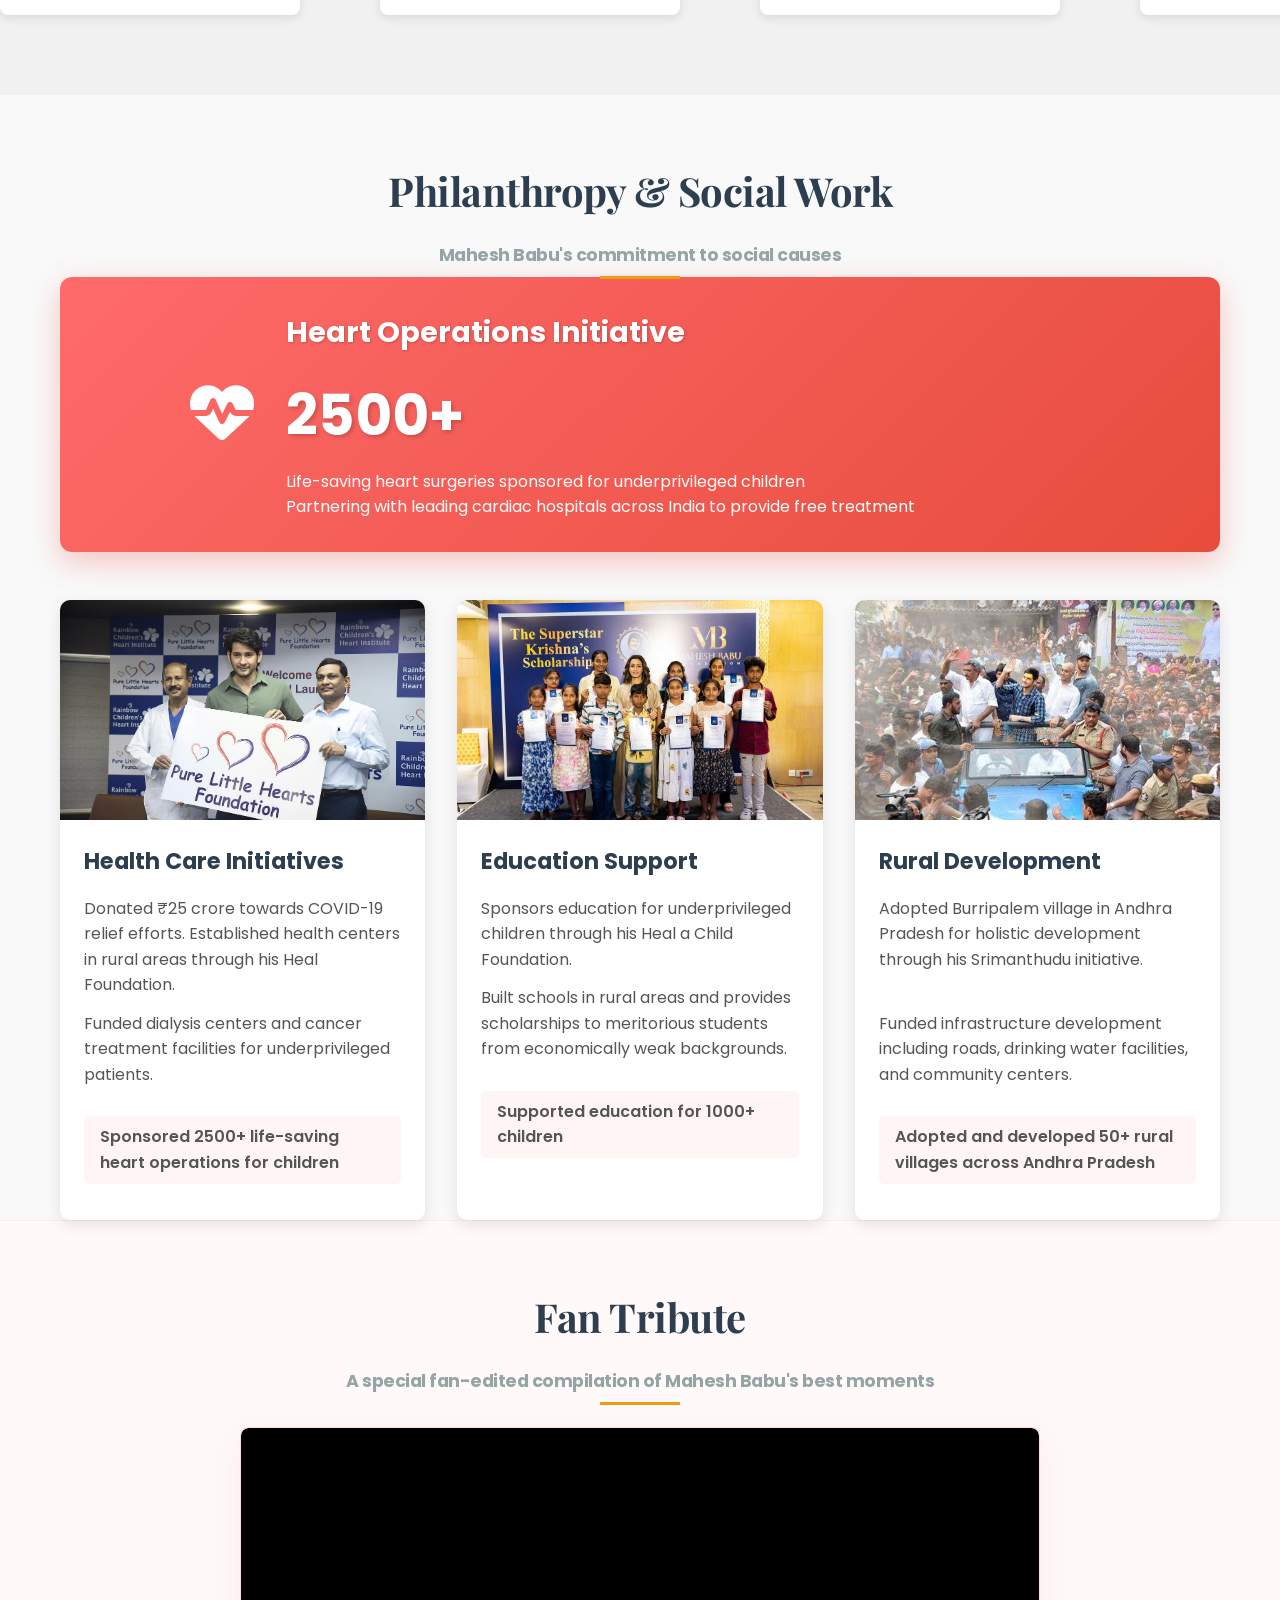
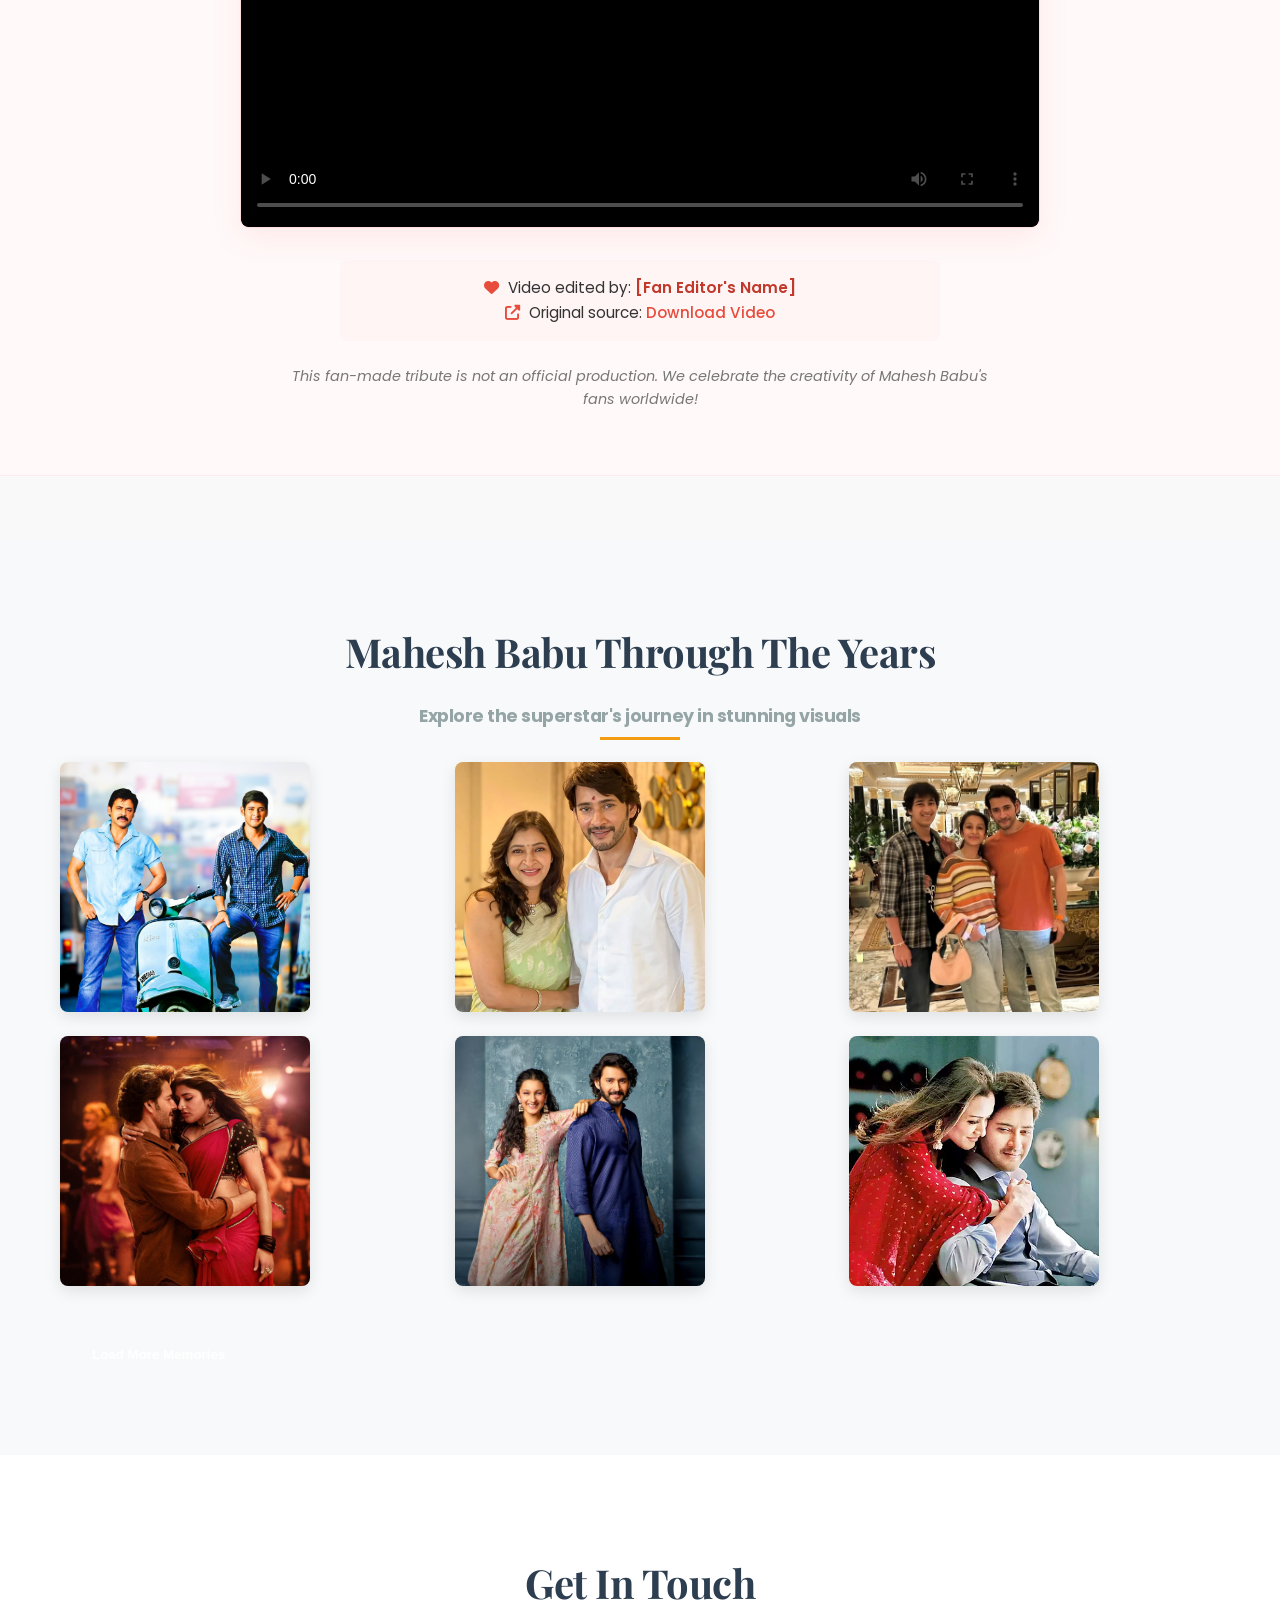
==== commit 8223cc3c: "Your commit message" ====
--- a/index.html
+++ b/index.html
@@ -1337,34 +1337,126 @@
     </section>
 
     <!-- Gallery Section -->
-    <section id="gallery" class="section gallery">
-        <div class="container">
-            <div class="section-title">
-                <h2>Photo Gallery</h2>
-                <p>Capturing the superstar's journey</p>
-            </div>
-            <div class="gallery-grid">
-                <div class="gallery-item">
-                    <img src="images/gallery/mahesh1.jpg" alt="Mahesh Babu at Film Event" loading="lazy">
-                </div>
-                <div class="gallery-item">
-                    <img src="images/gallery/mahesh2.jpg" alt="Mahesh with Family" loading="lazy">
-                </div>
-                <div class="gallery-item">
-                    <img src="images/gallery/mahesh3.jpg" alt="Mahesh at Award Function" loading="lazy">
-                </div>
-                <div class="gallery-item">
-                    <img src="images/gallery/mahesh4.jpg" alt="Mahesh in Movie Still" loading="lazy">
-                </div>
-                <div class="gallery-item">
-                    <img src="images/gallery/mahesh5.jpg" alt="Mahesh Charity Event" loading="lazy">
-                </div>
-                <div class="gallery-item">
-                    <img src="images/gallery/mahesh6.jpg" alt="Mahesh Public Appearance" loading="lazy">
-                </div>
-            </div>
-        </div>
-    </section>
+ <!-- Photo Gallery Section -->
+<section id="gallery" class="section gallery-section">
+    <div class="container">
+        <div class="section-title">
+            <h2>Mahesh Babu Through The Years</h2>
+            <p>Explore the superstar's journey in stunning visuals</p>
+        </div>
+
+
+
+        <!-- Timeline Navigation -->
+      
+
+        <!-- Gallery Grid -->
+        <div class="gallery-grid">
+            <!-- Each gallery item has multiple data attributes for filtering -->
+            <div class="gallery-item" data-category="movies" data-year="1990s" data-color="dark">
+                <img src="images/mahesh/1.jpg" alt="Mahesh Babu as child actor" loading="lazy">
+                <div class="gallery-overlay">
+                    <div class="gallery-info">
+                        <h3></h3>
+                        <p></p>
+                    </div>
+                    <button class="view-btn" aria-label="View image">
+                        <i class="fas fa-expand"></i>
+                    </button>
+                </div>
+            </div>
+
+            <div class="gallery-item" data-category="movies" data-year="2000s" data-color="light">
+                <img src="images/mahesh/2.heic" alt="Mahesh Babu in Okkadu" loading="lazy">
+                <div class="gallery-overlay">
+                    <div class="gallery-info">
+                        <h3></h3>
+                        <p></p>
+                    </div>
+                    <button class="view-btn" aria-label="View image">
+                        <i class="fas fa-expand"></i>
+                    </button>
+                </div>
+            </div>
+
+            <div class="gallery-item" data-category="family" data-year="2010s" data-color="light">
+                <img src="images/mahesh/3.jpg" alt="Mahesh with family" loading="lazy">
+                <div class="gallery-overlay">
+                    <div class="gallery-info">
+                        <h3></h3>
+                        <p></p>
+                    </div>
+                    <button class="view-btn" aria-label="View image">
+                        <i class="fas fa-expand"></i>
+                    </button>
+                </div>
+            </div>
+
+            <div class="gallery-item" data-category="events" data-year="2020s" data-color="dark">
+                <img src="images/mahesh/5.jpg" alt="Mahesh at award show" loading="lazy">
+                <div class="gallery-overlay">
+                    <div class="gallery-info">
+                        <h3></h3>
+                        <p></p>
+                    </div>
+                    <button class="view-btn" aria-label="View image">
+                        <i class="fas fa-expand"></i>
+                    </button>
+                </div>
+            </div>
+
+            <div class="gallery-item" data-category="behind-scenes" data-year="2010s" data-color="dark">
+                <img src="images/mahesh/4.jpg" alt="Mahesh on movie set" loading="lazy">
+                <div class="gallery-overlay">
+                    <div class="gallery-info">
+                        <h3></h3>
+                        <p></p>
+                    </div>
+                    <button class="view-btn" aria-label="View image">
+                        <i class="fas fa-expand"></i>
+                    </button>
+                </div>
+            </div>
+
+            <div class="gallery-item"  data-color="light">
+                <img src="images/mahesh/6.jpg" alt="Pokiri movie still" loading="lazy">
+                <div class="gallery-overlay">
+                    <div class="gallery-info">
+                        <h3></h3>
+                        <p></p>
+                    </div>
+                    <button class="view-btn" aria-label="View image">
+                        <i class="fas fa-expand"></i>
+                    </button>
+                </div>
+            </div>
+
+            <!-- Add more gallery items as needed -->
+        </div>
+
+        <!-- View All Button -->
+        <div class="text-center">
+            <button class="load-more">Load More Memories</button>
+        </div>
+    </div>
+
+    <!-- Lightbox Modal -->
+    <div class="gallery-lightbox">
+        <div class="lightbox-content">
+            <span class="close-lightbox">&times;</span>
+            <img src="" alt="" class="lightbox-image">
+            <div class="lightbox-caption">
+                <h3 class="lightbox-title"></h3>
+                <p class="lightbox-description"></p>
+                <div class="lightbox-nav">
+                    <button class="prev-btn"><i class="fas fa-chevron-left"></i></button>
+                    <span class="image-counter"></span>
+                    <button class="next-btn"><i class="fas fa-chevron-right"></i></button>
+                </div>
+            </div>
+        </div>
+    </div>
+</section>
 
     <!-- Contact Section -->
     <section id="contact" class="section contact">
--- a/css/style.css
+++ b/css/style.css
@@ -1749,4 +1749,309 @@
 
 .close-lightbox:hover {
   color: var(--accent);
+}
+
+
+
+/* Gallery Section Styles */
+.gallery-section {
+  background-color: #f8f9fa;
+  padding: 5rem 0;
+}
+
+.gallery-filter {
+  display: flex;
+  justify-content: center;
+  flex-wrap: wrap;
+  gap: 1rem;
+  margin-bottom: 2rem;
+}
+
+.gallery-filter .filter-btn {
+  padding: 0.6rem 1.2rem;
+  background: #e9ecef;
+  border: none;
+  border-radius: 50px;
+  font-weight: 600;
+  cursor: pointer;
+  transition: all 0.3s ease;
+}
+
+.gallery-filter .filter-btn.active {
+  background: var(--color-brand);
+  color: white;
+}
+
+.timeline-nav {
+  display: flex;
+  justify-content: center;
+  gap: 2rem;
+  margin-bottom: 2rem;
+  position: relative;
+}
+
+.timeline-nav::before {
+  content: '';
+  position: absolute;
+  top: 50%;
+  left: 0;
+  right: 0;
+  height: 2px;
+  background: #dee2e6;
+  z-index: 1;
+}
+
+.timeline-dot {
+  width: 16px;
+  height: 16px;
+  background: #adb5bd;
+  border-radius: 50%;
+  position: relative;
+  z-index: 2;
+  cursor: pointer;
+  transition: all 0.3s ease;
+}
+
+.timeline-dot.active {
+  background: var(--color-brand);
+  transform: scale(1.3);
+}
+
+.timeline-dot[data-year="all"]::after {
+  content: 'All';
+}
+.timeline-dot[data-year="1990s"]::after {
+  content: '90s';
+}
+.timeline-dot[data-year="2000s"]::after {
+  content: '00s';
+}
+.timeline-dot[data-year="2010s"]::after {
+  content: '10s';
+}
+.timeline-dot[data-year="2020s"]::after {
+  content: '20s';
+}
+
+.timeline-dot::after {
+  position: absolute;
+  top: 25px;
+  left: 50%;
+  transform: translateX(-50%);
+  white-space: nowrap;
+  font-size: 0.9rem;
+}
+
+.gallery-grid {
+  display: grid;
+  grid-template-columns: repeat(auto-fill, minmax(280px, 1fr));
+  gap: 1.5rem;
+  margin-bottom: 3rem;
+}
+
+.gallery-item {
+  position: relative;
+  border-radius: 8px;
+  overflow: hidden;
+  aspect-ratio: 1/1;
+  box-shadow: 0 5px 15px rgba(0,0,0,0.1);
+  transition: all 0.3s ease;
+}
+
+.gallery-item:hover {
+  transform: translateY(-5px);
+  box-shadow: 0 10px 25px rgba(0,0,0,0.2);
+}
+
+.gallery-item img {
+  width: 100%;
+  height: 100%;
+  object-fit: cover;
+  transition: transform 0.5s ease;
+}
+
+.gallery-item:hover img {
+  transform: scale(1.05);
+}
+
+.gallery-overlay {
+  position: absolute;
+  bottom: 0;
+  left: 0;
+  right: 0;
+  background: linear-gradient(to top, rgba(0,0,0,0.8), transparent);
+  padding: 1.5rem;
+  color: white;
+  opacity: 0;
+  transition: opacity 0.3s ease;
+  display: flex;
+  justify-content: space-between;
+  align-items: flex-end;
+}
+
+.gallery-item:hover .gallery-overlay {
+  opacity: 1;
+}
+
+.gallery-info h3 {
+  font-size: 1.2rem;
+  margin-bottom: 0.5rem;
+}
+
+.gallery-info p {
+  font-size: 0.9rem;
+  opacity: 0.9;
+}
+
+.view-btn {
+  background: rgba(255,255,255,0.2);
+  border: none;
+  width: 40px;
+  height: 40px;
+  border-radius: 50%;
+  color: white;
+  cursor: pointer;
+  transition: all 0.3s ease;
+}
+
+.view-btn:hover {
+  background: var(--color-brand);
+  transform: scale(1.1);
+}
+
+.load-more {
+  padding: 0.8rem 2rem;
+  background: var(--color-brand);
+  color: white;
+  border: none;
+  border-radius: 50px;
+  font-weight: 600;
+  cursor: pointer;
+  transition: all 0.3s ease;
+}
+
+.load-more:hover {
+  background: var(--color-dark);
+  transform: translateY(-3px);
+}
+
+/* Lightbox Styles */
+.gallery-lightbox {
+  position: fixed;
+  top: 0;
+  left: 0;
+  width: 100%;
+  height: 100%;
+  background: rgba(0,0,0,0.9);
+  z-index: 10000;
+  display: flex;
+  justify-content: center;
+  align-items: center;
+  opacity: 0;
+  visibility: hidden;
+  transition: all 0.3s ease;
+}
+
+.gallery-lightbox.active {
+  opacity: 1;
+  visibility: visible;
+}
+
+.lightbox-content {
+  position: relative;
+  max-width: 90%;
+  max-height: 90%;
+  background: #111;
+  border-radius: 8px;
+  overflow: hidden;
+}
+
+.lightbox-image {
+  max-width: 100%;
+  max-height: 80vh;
+  display: block;
+  margin: 0 auto;
+}
+
+.close-lightbox {
+  position: absolute;
+  top: 15px;
+  right: 15px;
+  color: white;
+  font-size: 2rem;
+  cursor: pointer;
+  background: rgba(0,0,0,0.5);
+  width: 40px;
+  height: 40px;
+  border-radius: 50%;
+  display: flex;
+  align-items: center;
+  justify-content: center;
+  transition: all 0.3s ease;
+}
+
+.close-lightbox:hover {
+  background: var(--color-brand);
+}
+
+.lightbox-caption {
+  padding: 1.5rem;
+  color: white;
+  text-align: center;
+}
+
+.lightbox-title {
+  font-size: 1.5rem;
+  margin-bottom: 0.5rem;
+}
+
+.lightbox-description {
+  opacity: 0.8;
+  margin-bottom: 1rem;
+}
+
+.lightbox-nav {
+  display: flex;
+  justify-content: center;
+  align-items: center;
+  gap: 2rem;
+  margin-top: 1rem;
+}
+
+.lightbox-nav button {
+  background: rgba(255,255,255,0.1);
+  border: none;
+  color: white;
+  width: 40px;
+  height: 40px;
+  border-radius: 50%;
+  cursor: pointer;
+  transition: all 0.3s ease;
+}
+
+.lightbox-nav button:hover {
+  background: var(--color-brand);
+}
+
+.image-counter {
+  font-weight: 600;
+}
+
+/* Responsive Styles */
+@media (max-width: 768px) {
+  .gallery-grid {
+      grid-template-columns: repeat(auto-fill, minmax(200px, 1fr));
+  }
+  
+  .timeline-nav {
+      gap: 1rem;
+  }
+  
+  .lightbox-content {
+      max-width: 95%;
+  }
+  
+  .lightbox-title {
+      font-size: 1.2rem;
+  }
 }
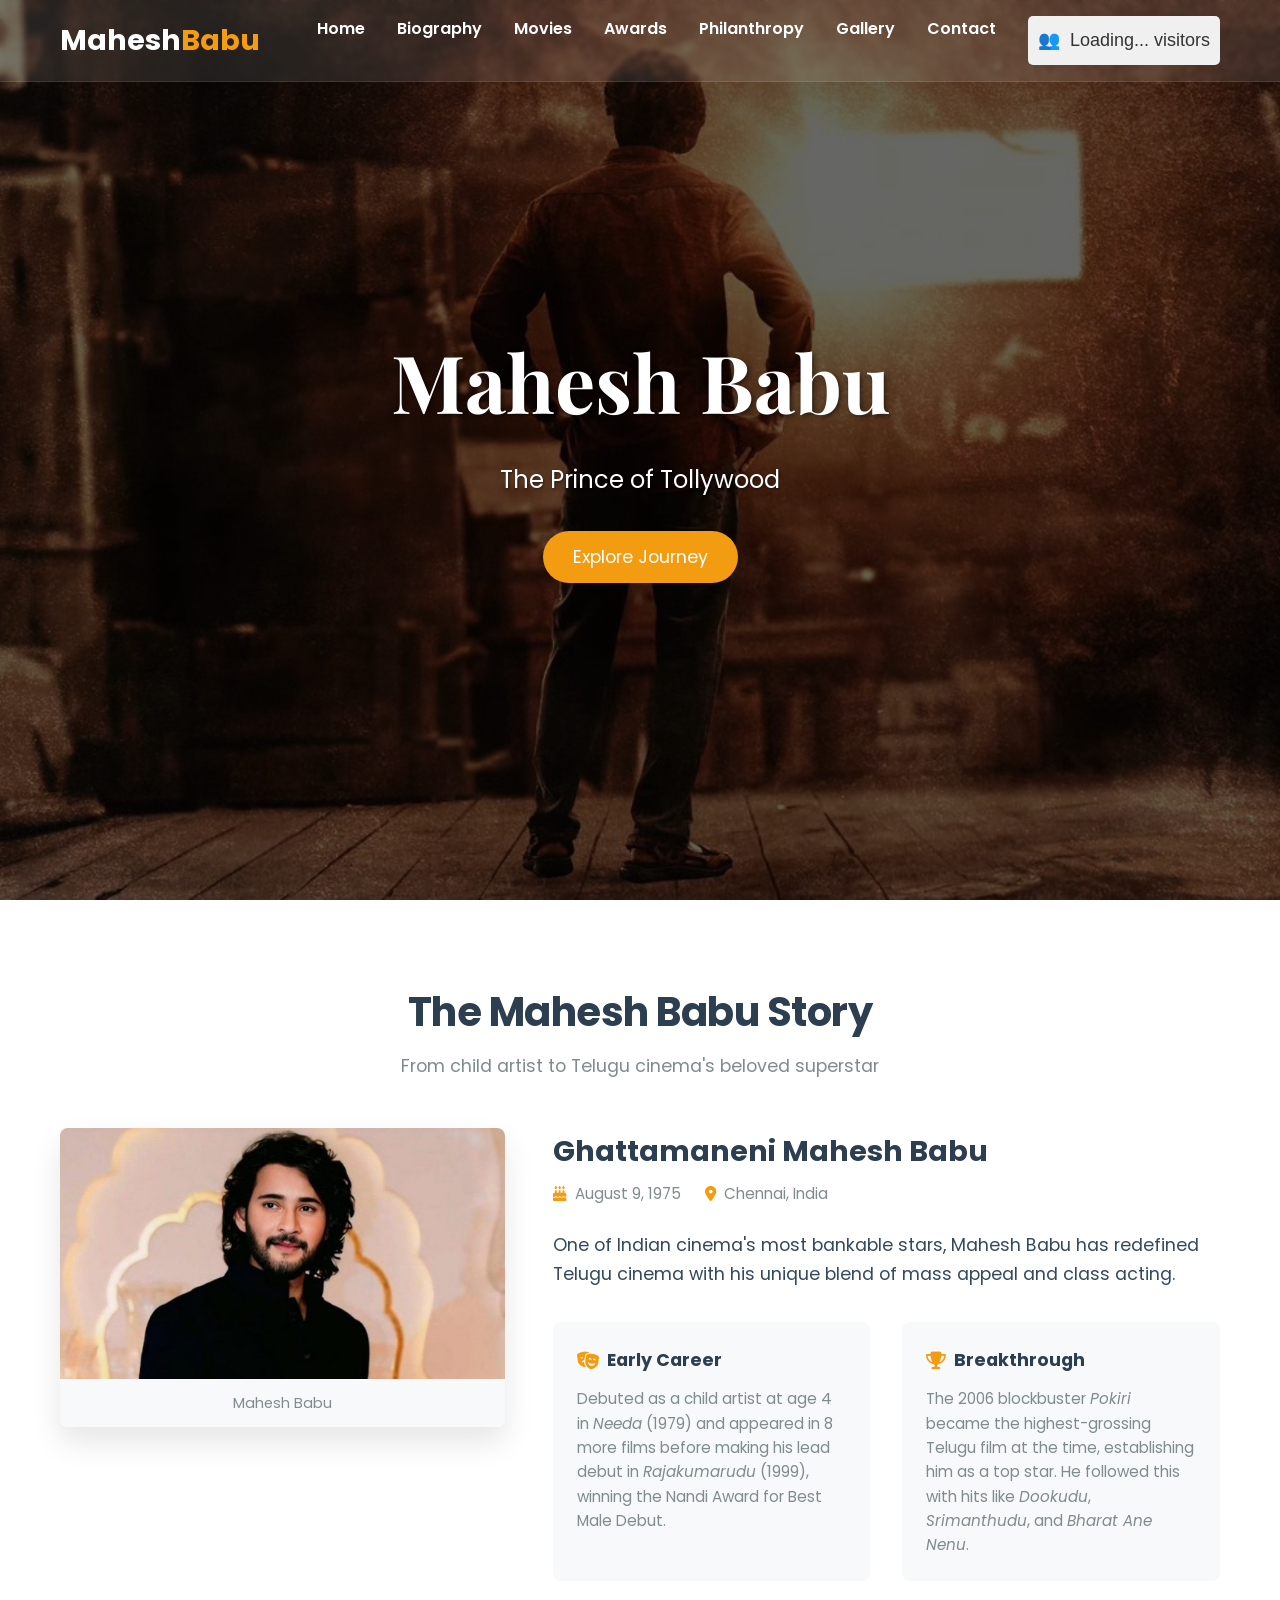
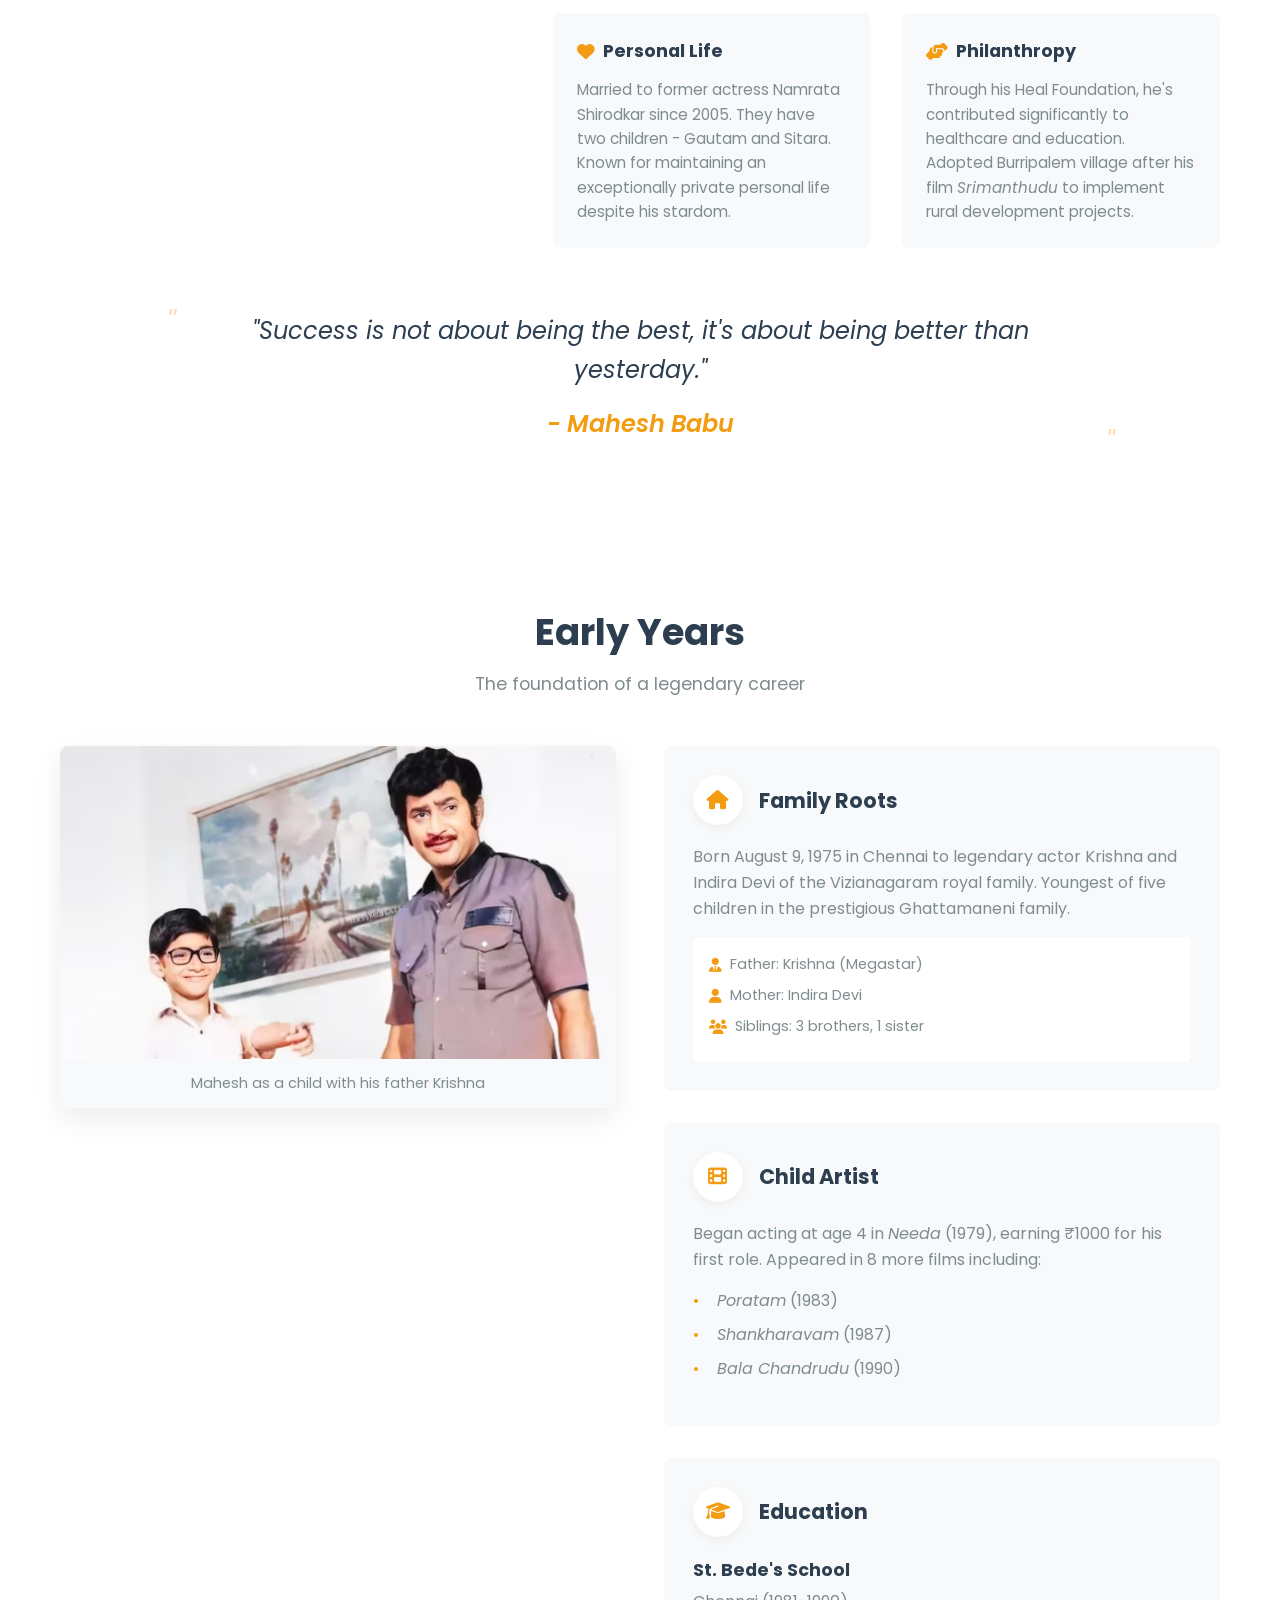
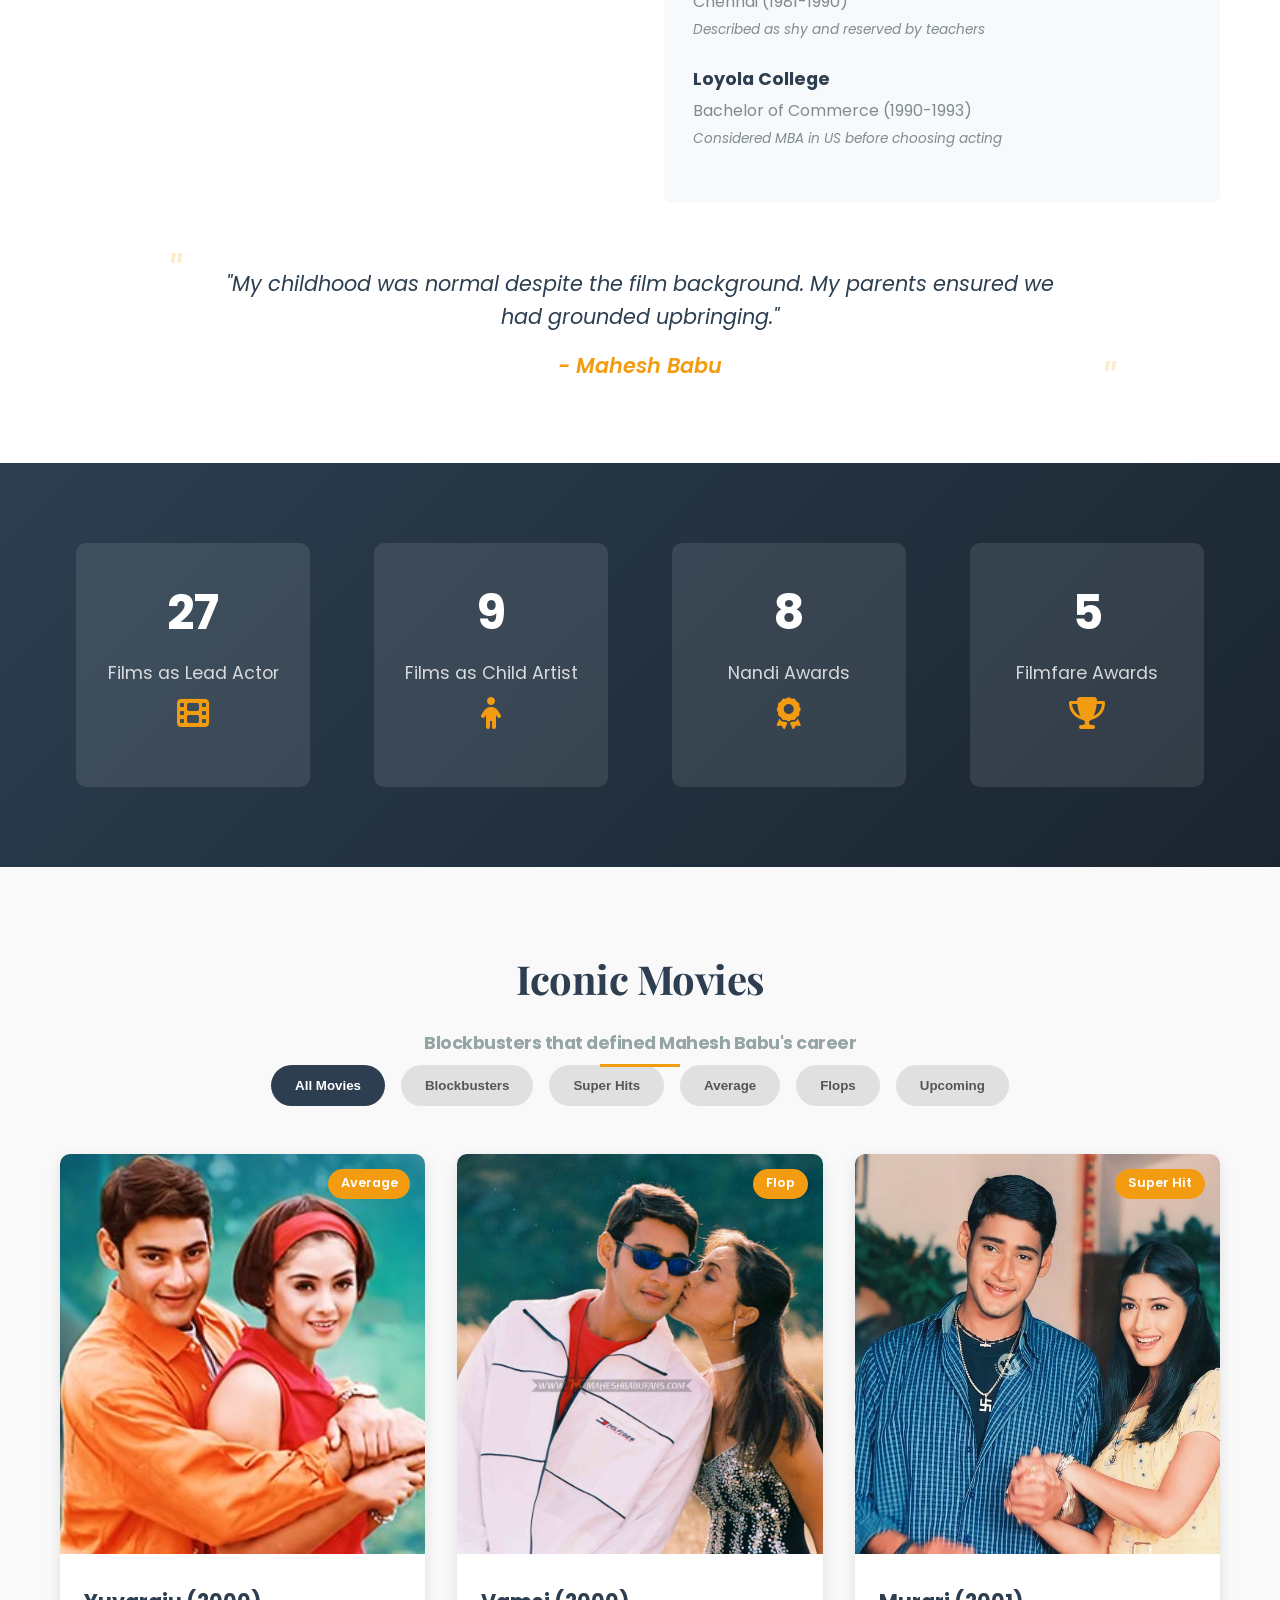
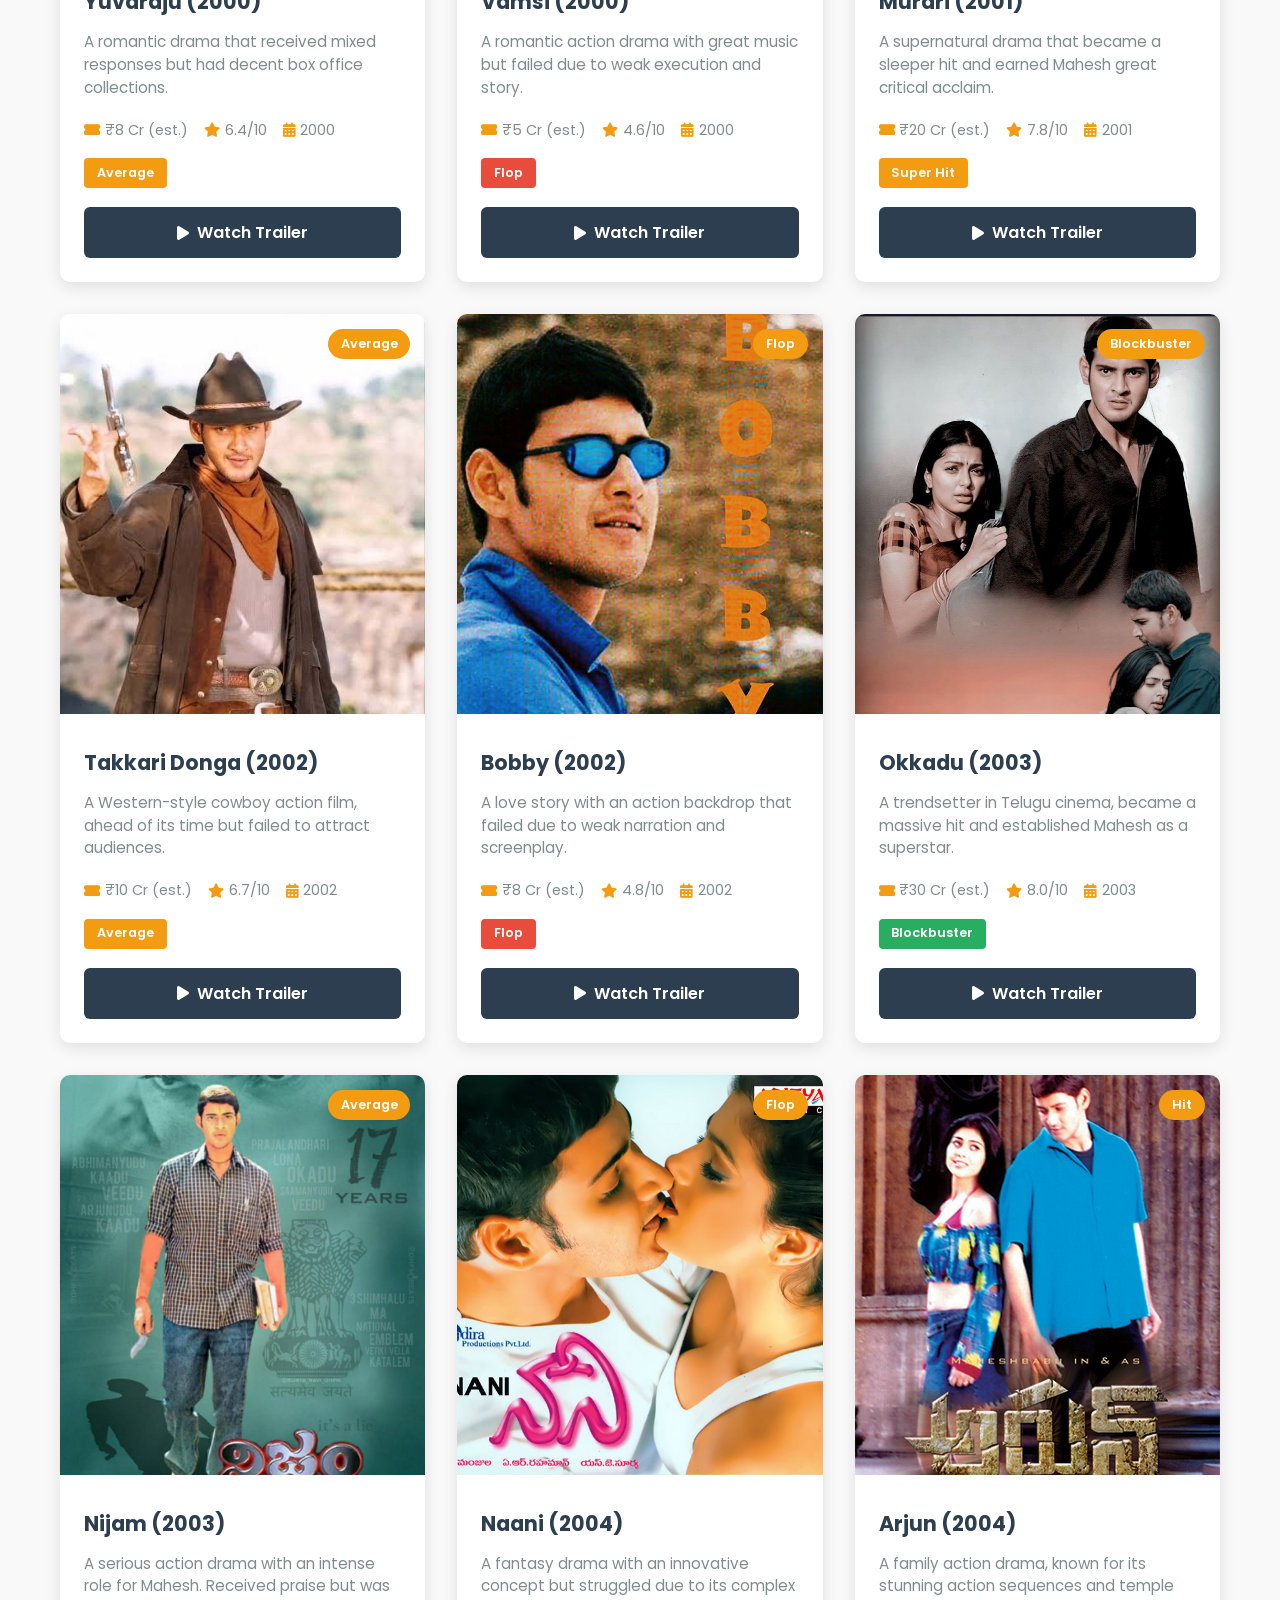
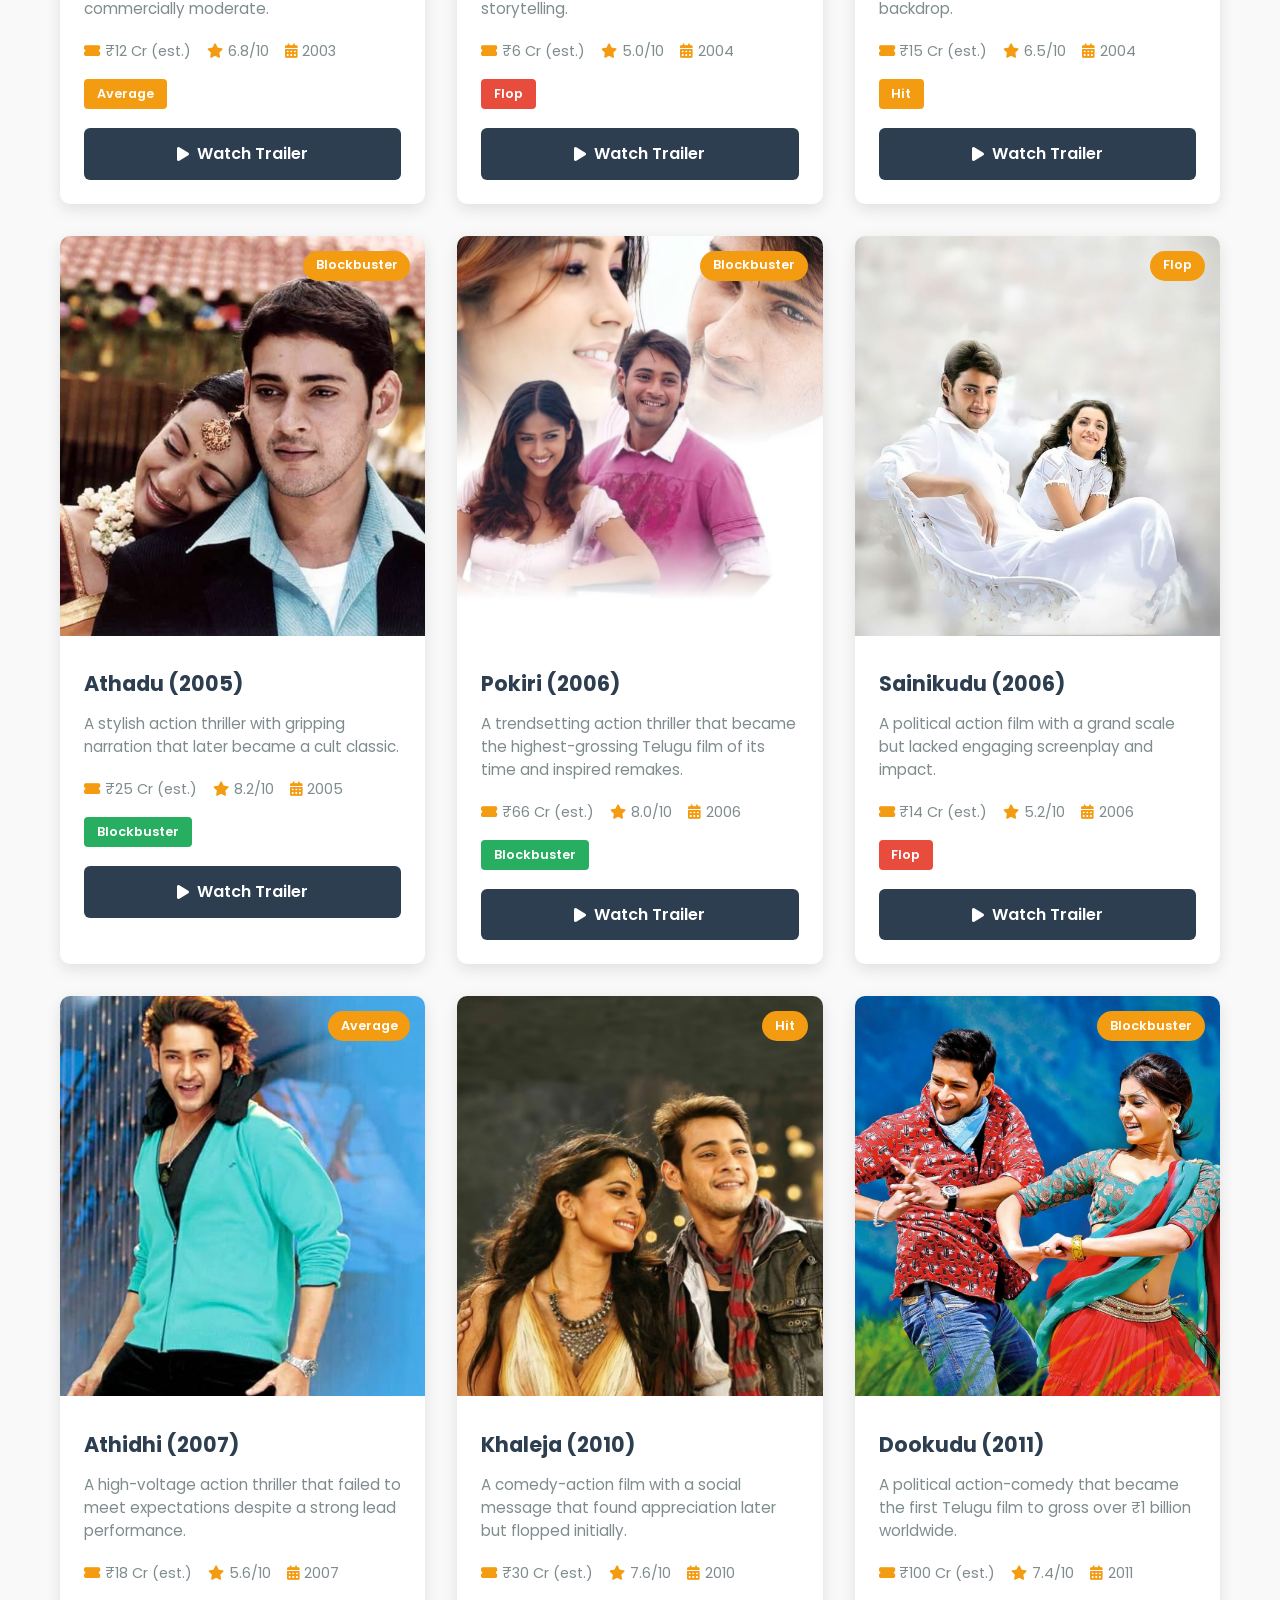
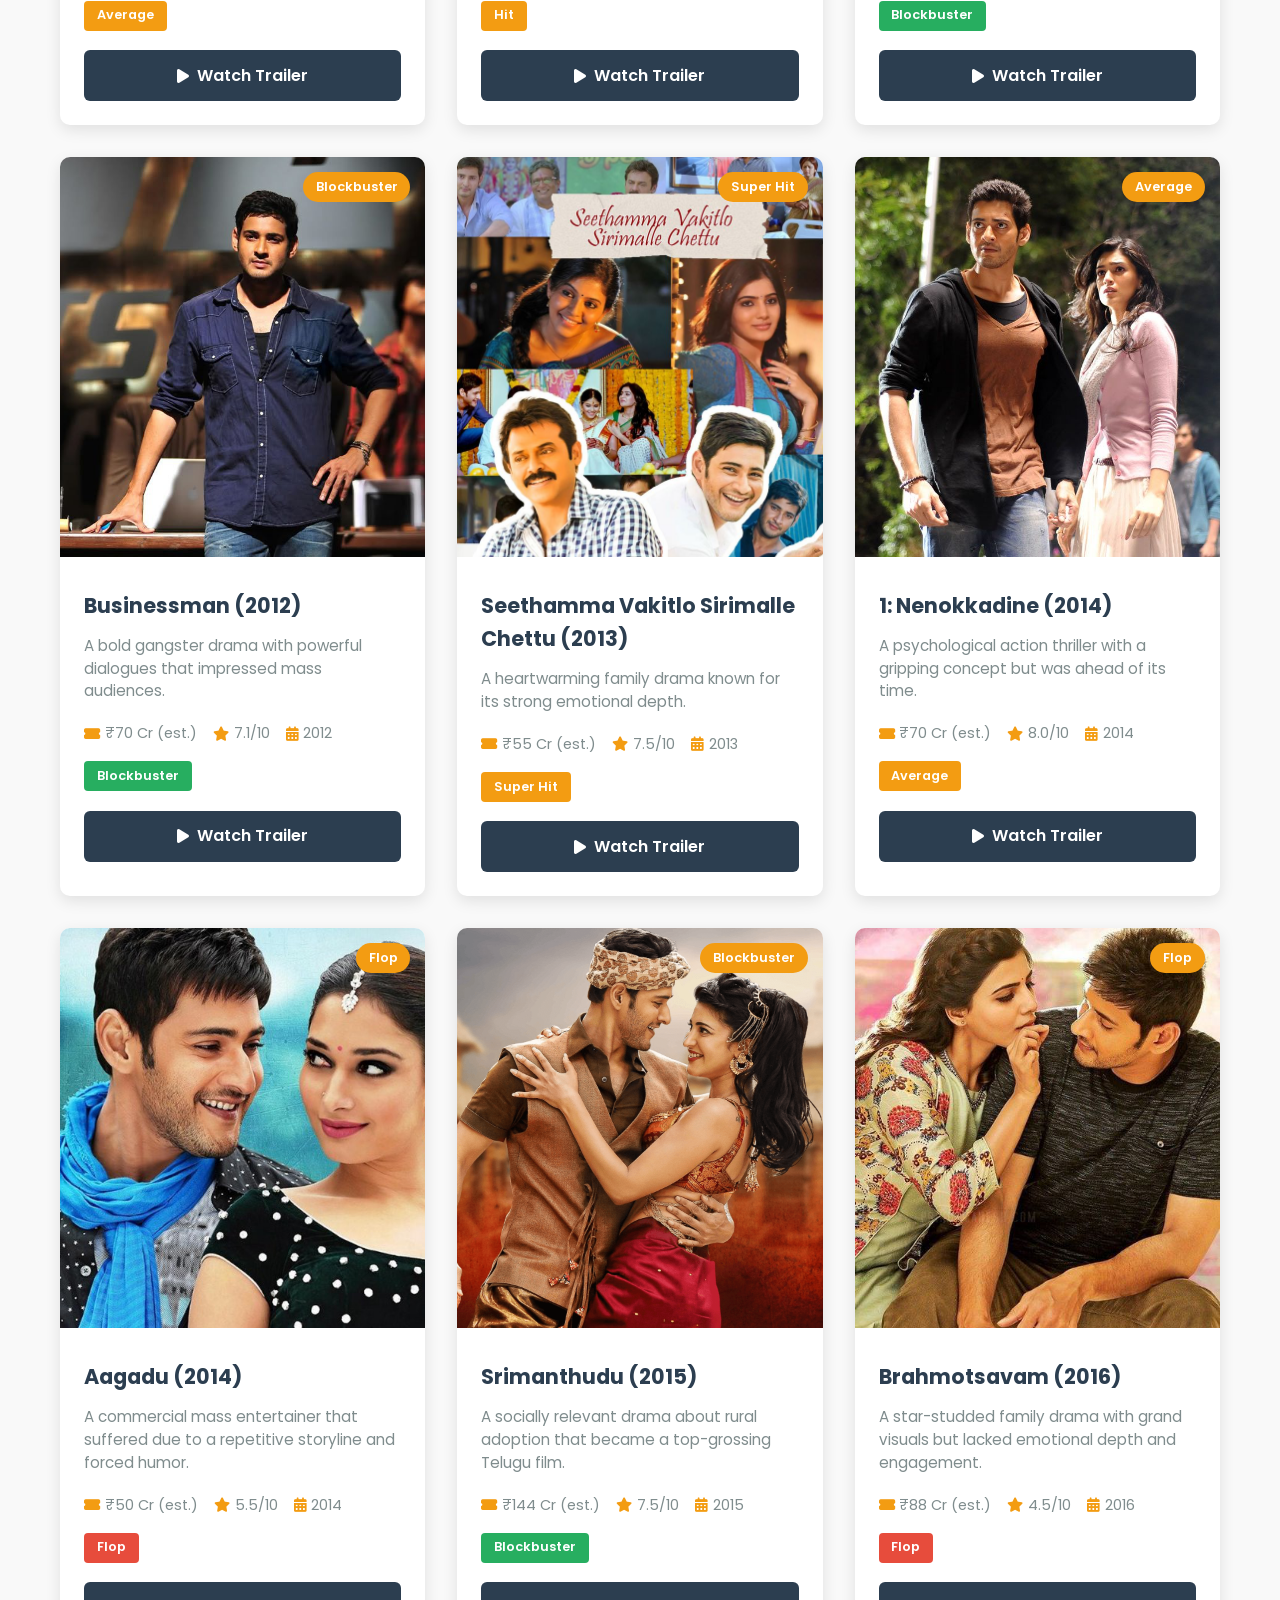
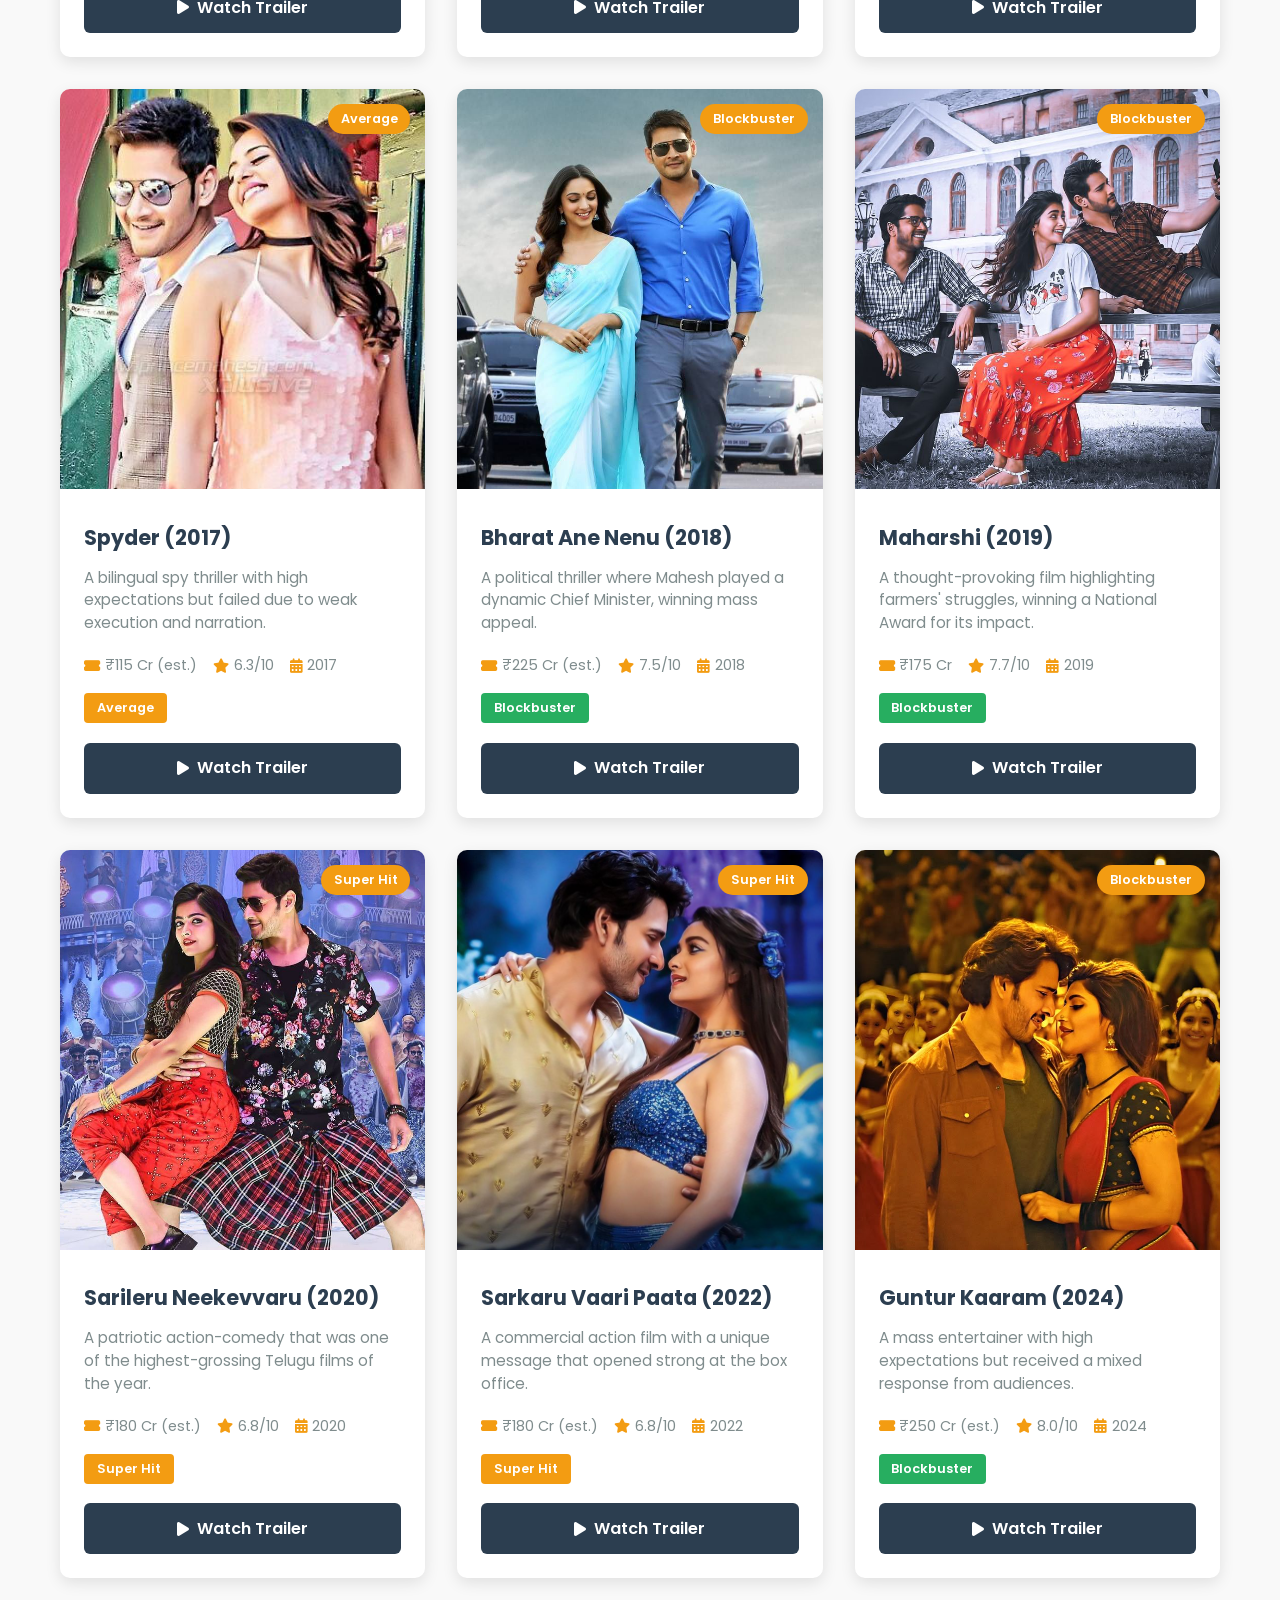
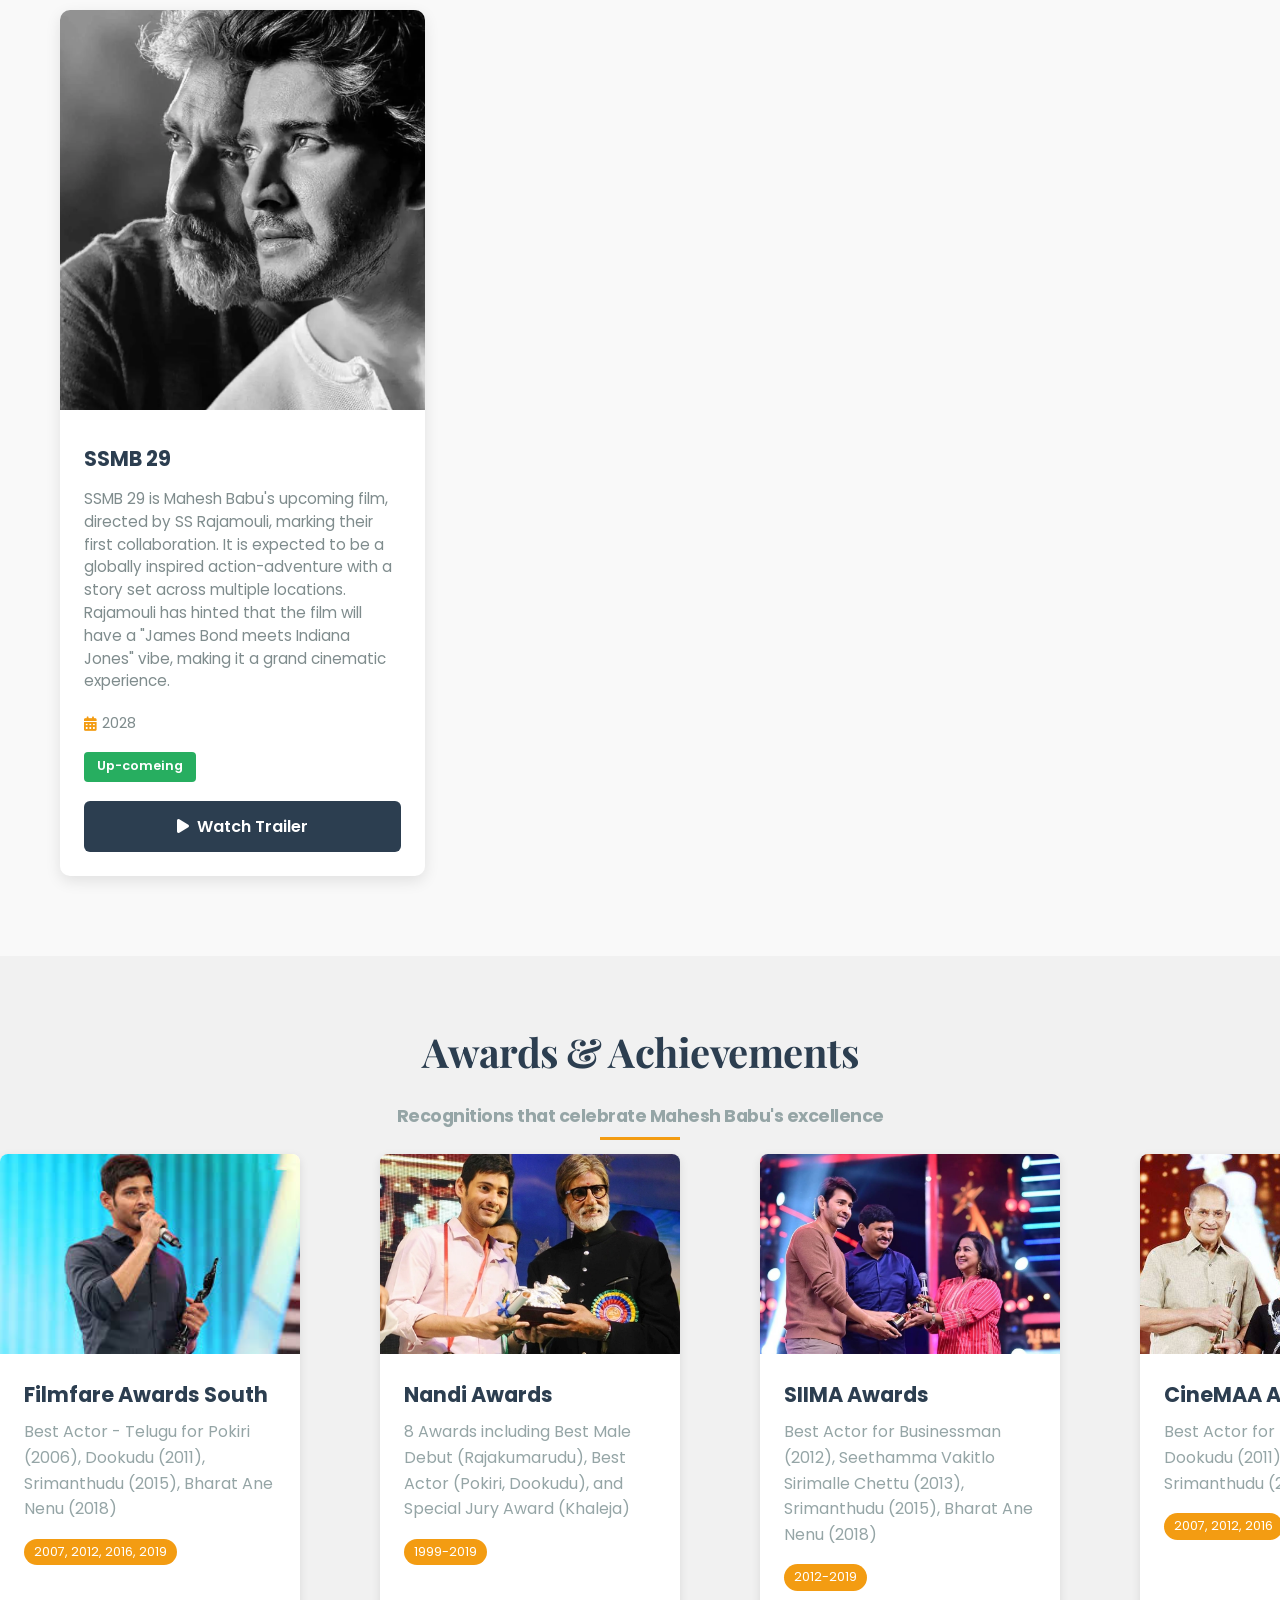
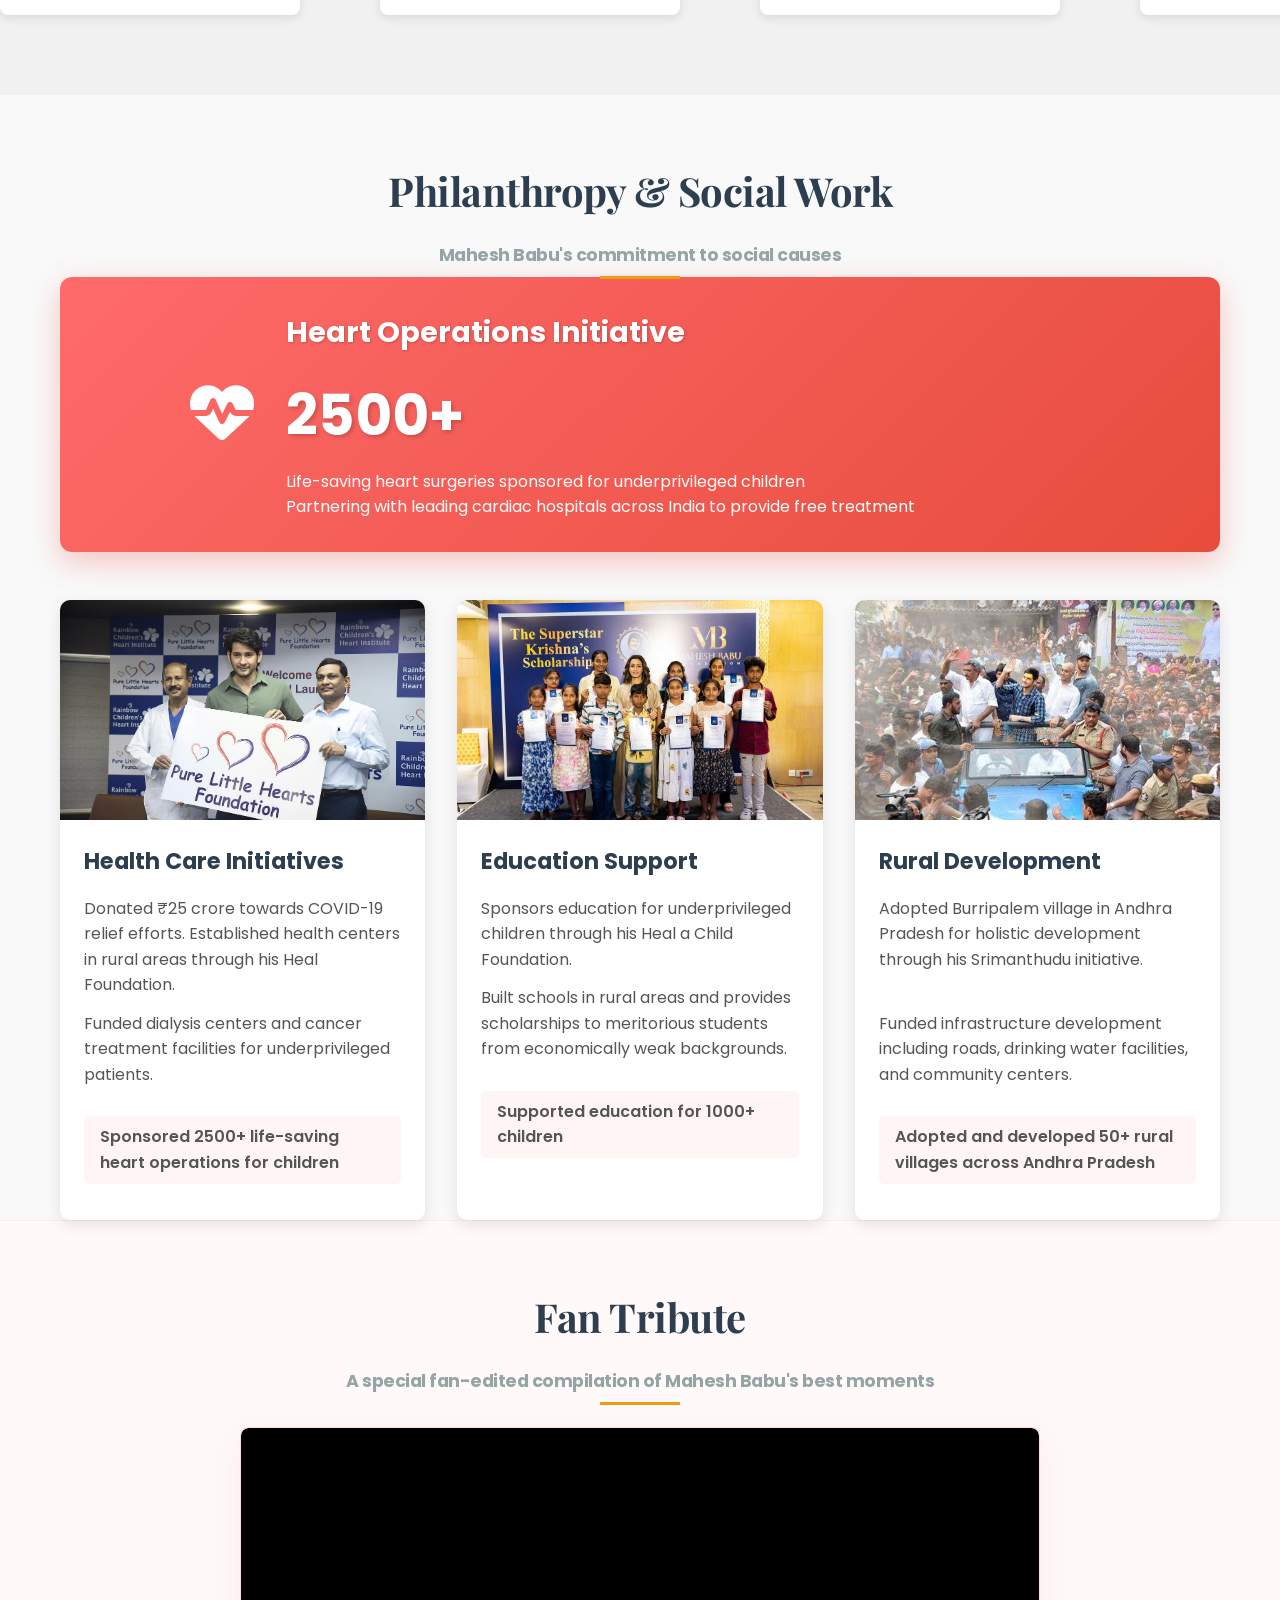
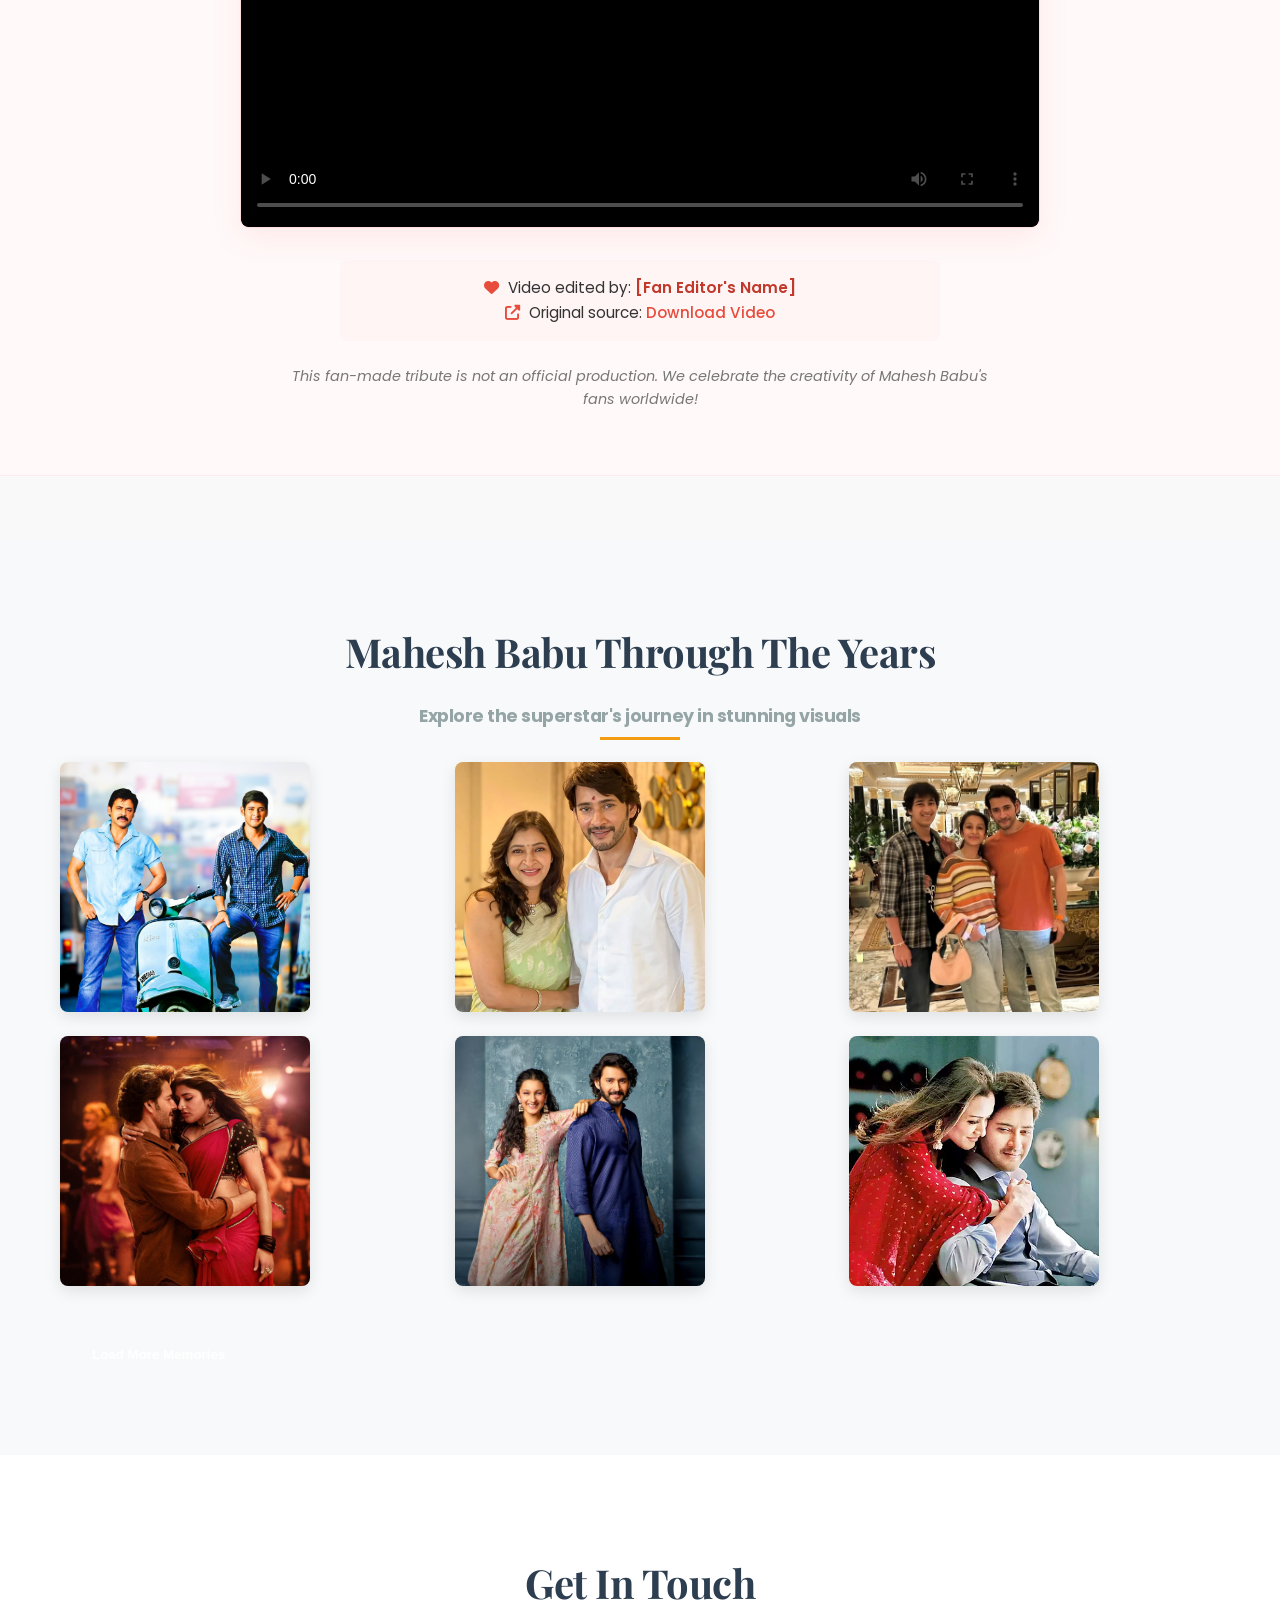
==== commit f16da6f3: "Initial commit with visitor counter" ====
--- a/index.html
+++ b/index.html
@@ -5,6 +5,11 @@
     <meta charset="UTF-8">
     <meta name="viewport" content="width=device-width, initial-scale=1.0">
     <title>Mahesh Babu | The Prince of Tollywood</title>
+
+
+
+
+    
     <meta name="description" content="Official tribute page for Superstar Mahesh Babu - Actor, Producer, Philanthropist">
     <link rel="stylesheet" href="css/style.css">
     <link rel="stylesheet" href="css/responsive.css">
@@ -21,12 +26,18 @@
             <ul class="nav-links">
                 <li><a href="#home">Home</a></li>
                 <li><a href="#bio">Biography</a></li>
-                <li><a href="#early-life">Early Life</a></li>
+               
                 <li><a href="#movies">Movies</a></li>
                 <li><a href="#awards">Awards</a></li>
                 <li><a href="#philanthropy">Philanthropy</a></li>
                 <li><a href="#gallery">Gallery</a></li>
                 <li><a href="#contact">Contact</a></li>
+                <li><div class="visitor-counter">
+                    <span class="counter-icon">👥</span>
+                    <span id="visitor-count">Loading...</span> visitors
+                </div>
+                    
+                  </li>
             </ul>
             <div class="hamburger">
                 <i class="fas fa-bars"></i>
@@ -1474,43 +1485,49 @@
                     </div>
                     <div class="info-item">
                         <i class="fas fa-envelope"></i>
-                        <span>fans@maheshbabu.com</span>
+                        <span>maheshbabufans@gmail.com</span>
                     </div>
                     <div class="info-item">
                         <i class="fas fa-phone"></i>
-                        <span>+91 9876543210</span>
+                        <span>+91 9491084767</span>
                     </div>
                     <div class="info-item">
                         <i class="fas fa-clock"></i>
                         <span>Monday - Friday: 9AM to 5PM</span>
                     </div>
+                    <div class="info-item whatsapp-group">
+                        <i class="fab fa-whatsapp"></i>
+                        <a href="https://chat.whatsapp.com/YOUR_GROUP_INVITE_LINK" target="_blank" class="whatsapp-link">
+                            Join Our WhatsApp Fan Group
+                        </a>
+                    </div>
                     <div class="social-media">
                         <h4>Follow Mahesh Babu</h4>
                         <div class="social-icons">
-                            <a href="#" class="social-icon"><i class="fab fa-twitter"></i></a>
-                            <a href="#" class="social-icon"><i class="fab fa-instagram"></i></a>
-                            <a href="#" class="social-icon"><i class="fab fa-facebook-f"></i></a>
-                            <a href="#" class="social-icon"><i class="fab fa-youtube"></i></a>
+                            <a href="https://twitter.com/urstrulyMahesh" class="social-icon" target="_blank" rel="noopener noreferrer"><i class="fab fa-twitter"></i></a>
+                            <a href="https://www.instagram.com/urstrulymahesh/" class="social-icon" target="_blank" rel="noopener noreferrer"><i class="fab fa-instagram"></i></a>
+                            <a href="https://www.facebook.com/MaheshBabuFC" class="social-icon" target="_blank" rel="noopener noreferrer"><i class="fab fa-facebook-f"></i></a>
+                            <a href="https://www.youtube.com/user/urstrulyMahesh" class="social-icon" target="_blank" rel="noopener noreferrer"><i class="fab fa-youtube"></i></a>
                         </div>
                     </div>
                 </div>
                 <div class="contact-form">
-                    <form id="fanForm">
+                    <form id="fanForm" action="#" method="POST">
                         <div class="form-group">
                             <label for="name">Your Name</label>
-                            <input type="text" id="name" class="form-control" required>
+                            <input type="text" id="name" name="name" class="form-control" required>
                         </div>
                         <div class="form-group">
                             <label for="email">Email Address</label>
-                            <input type="email" id="email" class="form-control" required>
+                            <input type="email" id="email" name="email" class="form-control" required>
                         </div>
                         <div class="form-group">
                             <label for="subject">Subject</label>
-                            <input type="text" id="subject" class="form-control" required>
+                            <input type="text" id="subject" name="subject" class="form-control" required>
                         </div>
                         <div class="form-group">
                             <label for="message">Your Message</label>
-                            <textarea id="message" class="form-control" rows="5" required></textarea>
+                            <textarea id="message" name="message" class="form-control" rows="5" required></textarea>
                         </div>
                         <button type="submit" class="submit-btn">Send Message</button>
                     </form>
@@ -1535,6 +1552,9 @@
                         <li><a href="#movies">Movies</a></li>
                         <li><a href="#awards">Awards</a></li>
                         <li><a href="#philanthropy">Philanthropy</a></li>
+                        
+                        
+
                     </ul>
                 </div>
                 <div class="footer-newsletter">
@@ -1546,10 +1566,56 @@
                 </div>
             </div>
             <div class="footer-bottom">
-                <p>&copy; 2023 Mahesh Babu Tribute Page. All Rights Reserved.</p>
+                <p>&copy; 2025 Mahesh Babu Tribute Page. All Rights Reserved.</p>
                 <p>Created by Mahesh Babu Fans | Not affiliated with GMB Entertainment</p>
             </div>
         </div>
+
+        <a href='https://www.free-counters.org/'>powered by Free-Counters.org</a> <script type='text/javascript' src='https://www.freevisitorcounters.com/auth.php?id=84405ea58777c7d85e61a2c35811c60f928d5903'></script>
+        <script type="text/javascript" src="https://www.freevisitorcounters.com/en/home/counter/1327081/t/2"></script>
+
+
+        <script type="module">
+            import { initializeApp } from "https://www.gstatic.com/firebasejs/11.6.0/firebase-app.js";
+            import { getDatabase, ref, onValue, runTransaction } from "https://www.gstatic.com/firebasejs/11.6.0/firebase-database.js";
+    
+            // Your Firebase configuration (add missing databaseURL)
+            const firebaseConfig = {
+                apiKey: "AIzaSyBjy0qLhykfb9ptRsGvC5WvZz5VpV34nHQ",
+                authDomain: "visitor-count-89667.firebaseapp.com",
+                databaseURL: "https://visitor-count-89667-default-rtdb.firebaseio.com", // THIS WAS MISSING
+                projectId: "visitor-count-89667",
+                storageBucket: "visitor-count-89667.appspot.com",
+                messagingSenderId: "398820697209",
+                appId: "1:398820697209:web:68ceda27327a0eaaf260a8"
+            };
+    
+            // Initialize Firebase
+            const app = initializeApp(firebaseConfig);
+            const db = getDatabase(app);
+            const counterRef = ref(db, 'visitorCount');
+    
+            // Update counter (transaction ensures accurate counting)
+            runTransaction(counterRef, (currentValue) => {
+                return (currentValue || 0) + 1;
+            }).then(() => {
+                console.log("Counter updated!");
+            }).catch((error) => {
+                console.error("Transaction failed: ", error);
+            });
+    
+            // Display real-time updates
+            onValue(counterRef, (snapshot) => {
+                const count = snapshot.val();
+                document.getElementById('visitor-count').textContent = count.toLocaleString();
+            }, (error) => {
+                console.error("Error reading counter: ", error);
+                document.getElementById('visitor-count').textContent = "Error";
+            });
+        </script>
+  
+  
+
     </footer>
 
     <!-- Scripts -->
--- a/css/style.css
+++ b/css/style.css
@@ -70,7 +70,17 @@
 }
 
 /* Navigation */
-
+.visitor-counter {
+  font-family: Arial, sans-serif;
+  font-size: 18px;
+  padding: 10px;
+  background: #f0f0f0;
+  border-radius: 5px;
+  display: inline-block;
+}
+.counter-icon {
+  margin-right: 5px;
+}
 
 
 
@@ -1456,6 +1466,24 @@
 }
 
 /* Contact Section */
+
+
+.whatsapp-group {
+  margin-top: 15px;
+  padding-top: 15px;
+  border-top: 1px solid #eee;
+}
+
+.whatsapp-link {
+  color: black; /* WhatsApp brand color */
+  text-decoration: none;
+  font-weight: 500;
+}
+
+.whatsapp-link:hover {
+  text-decoration: underline;
+}
+
 .contact {
   background-color: var(--white);
 }
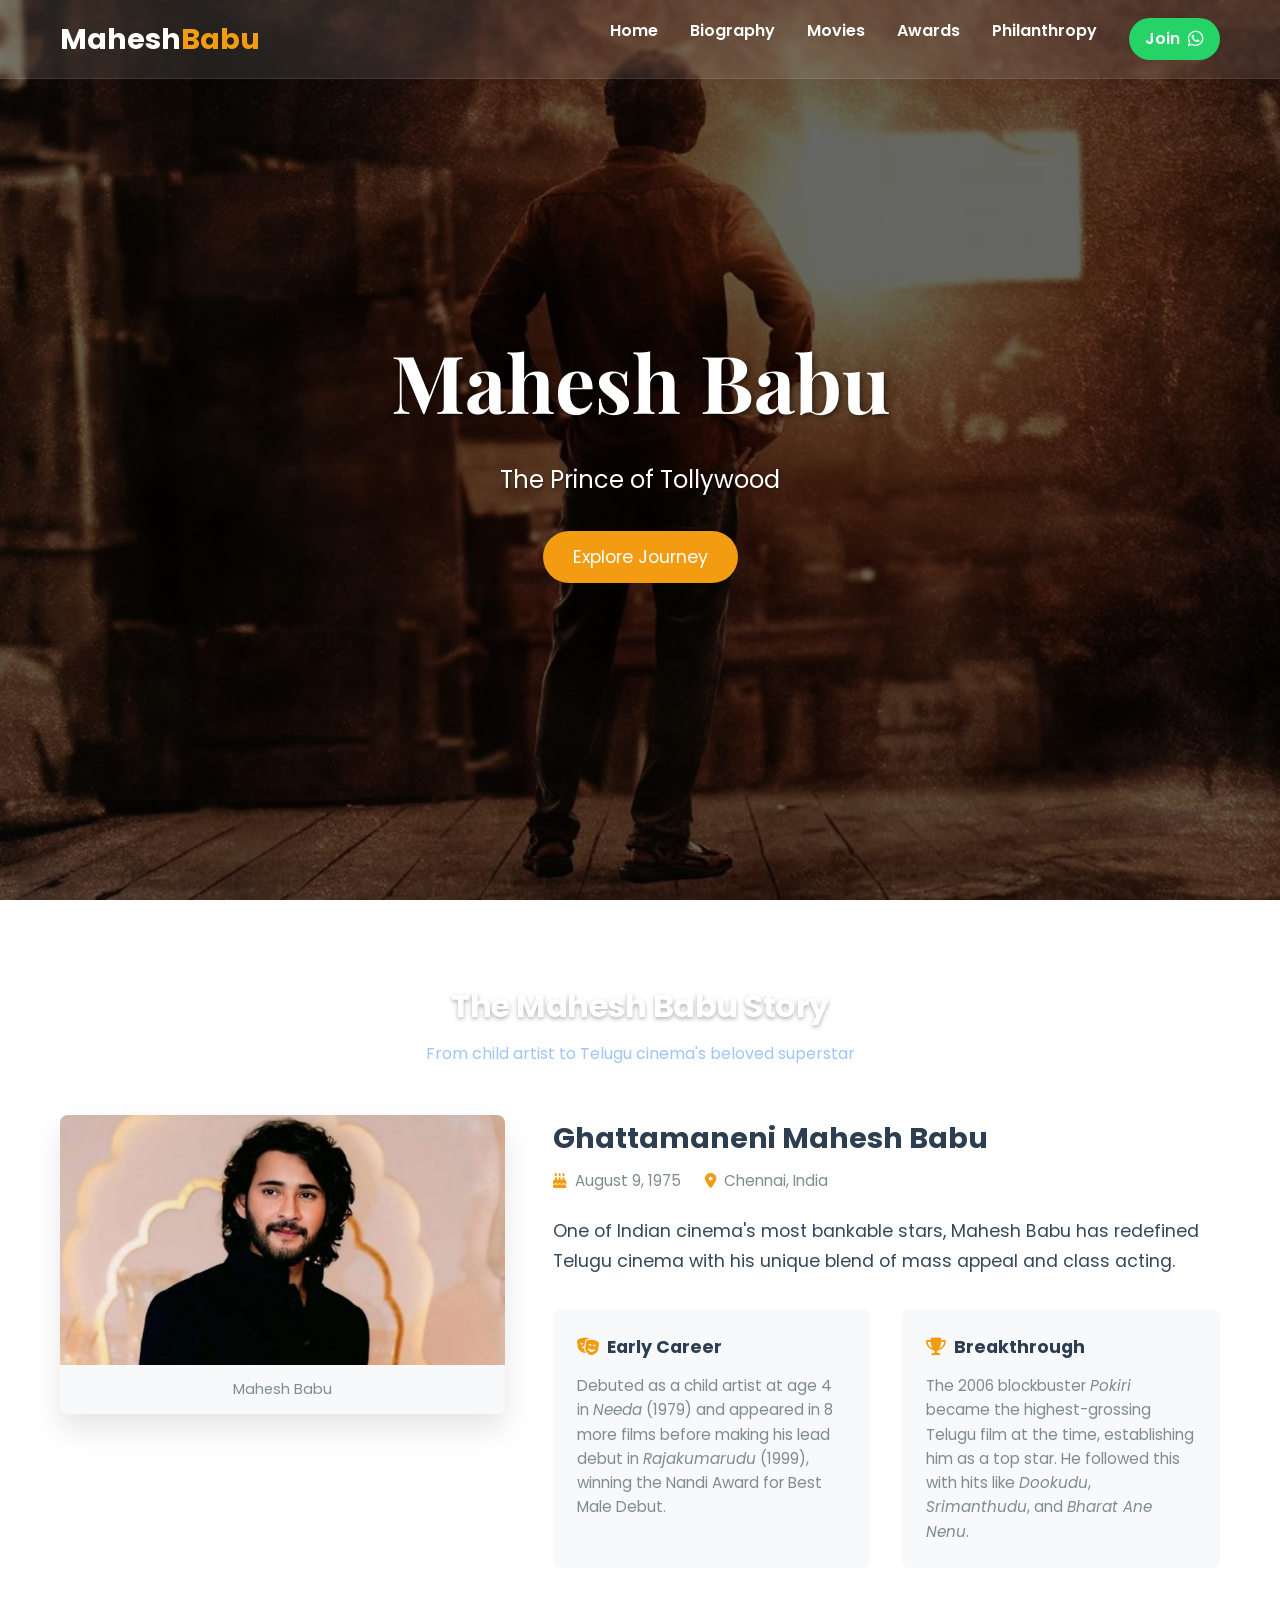
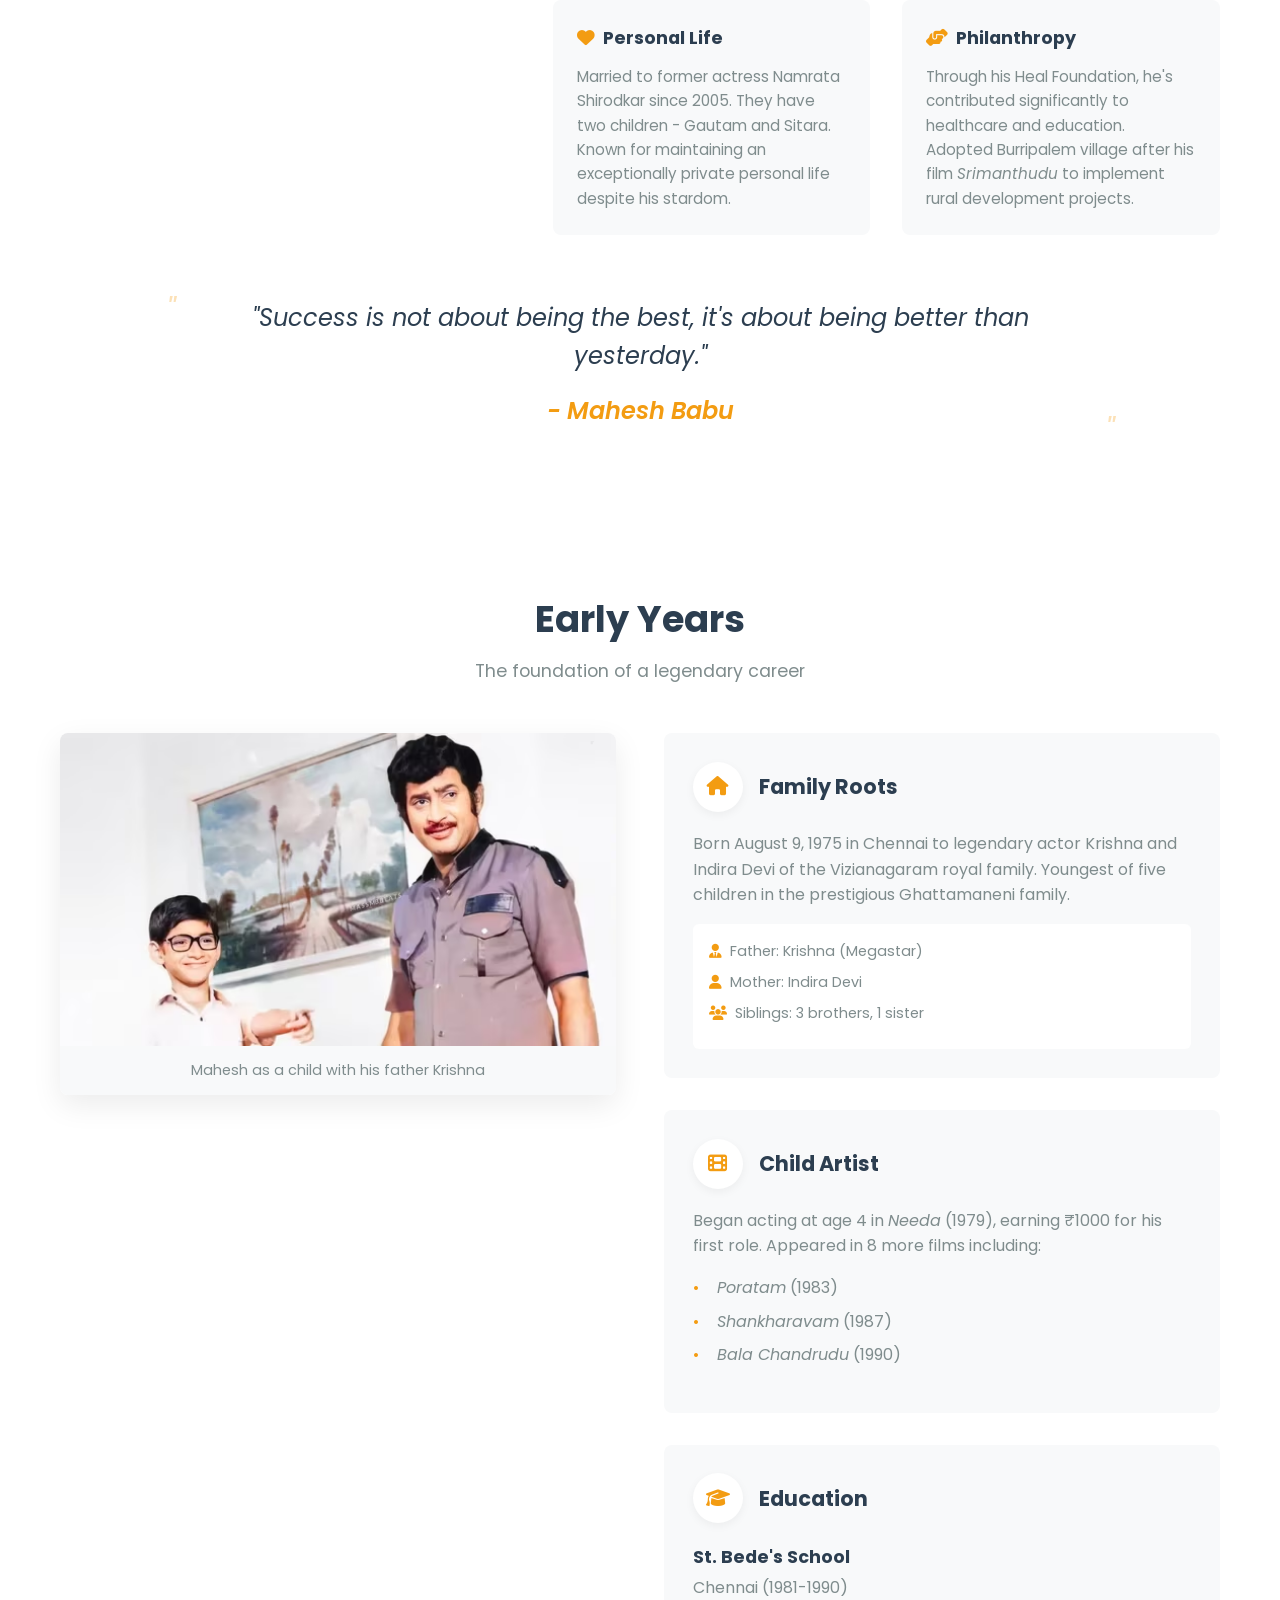
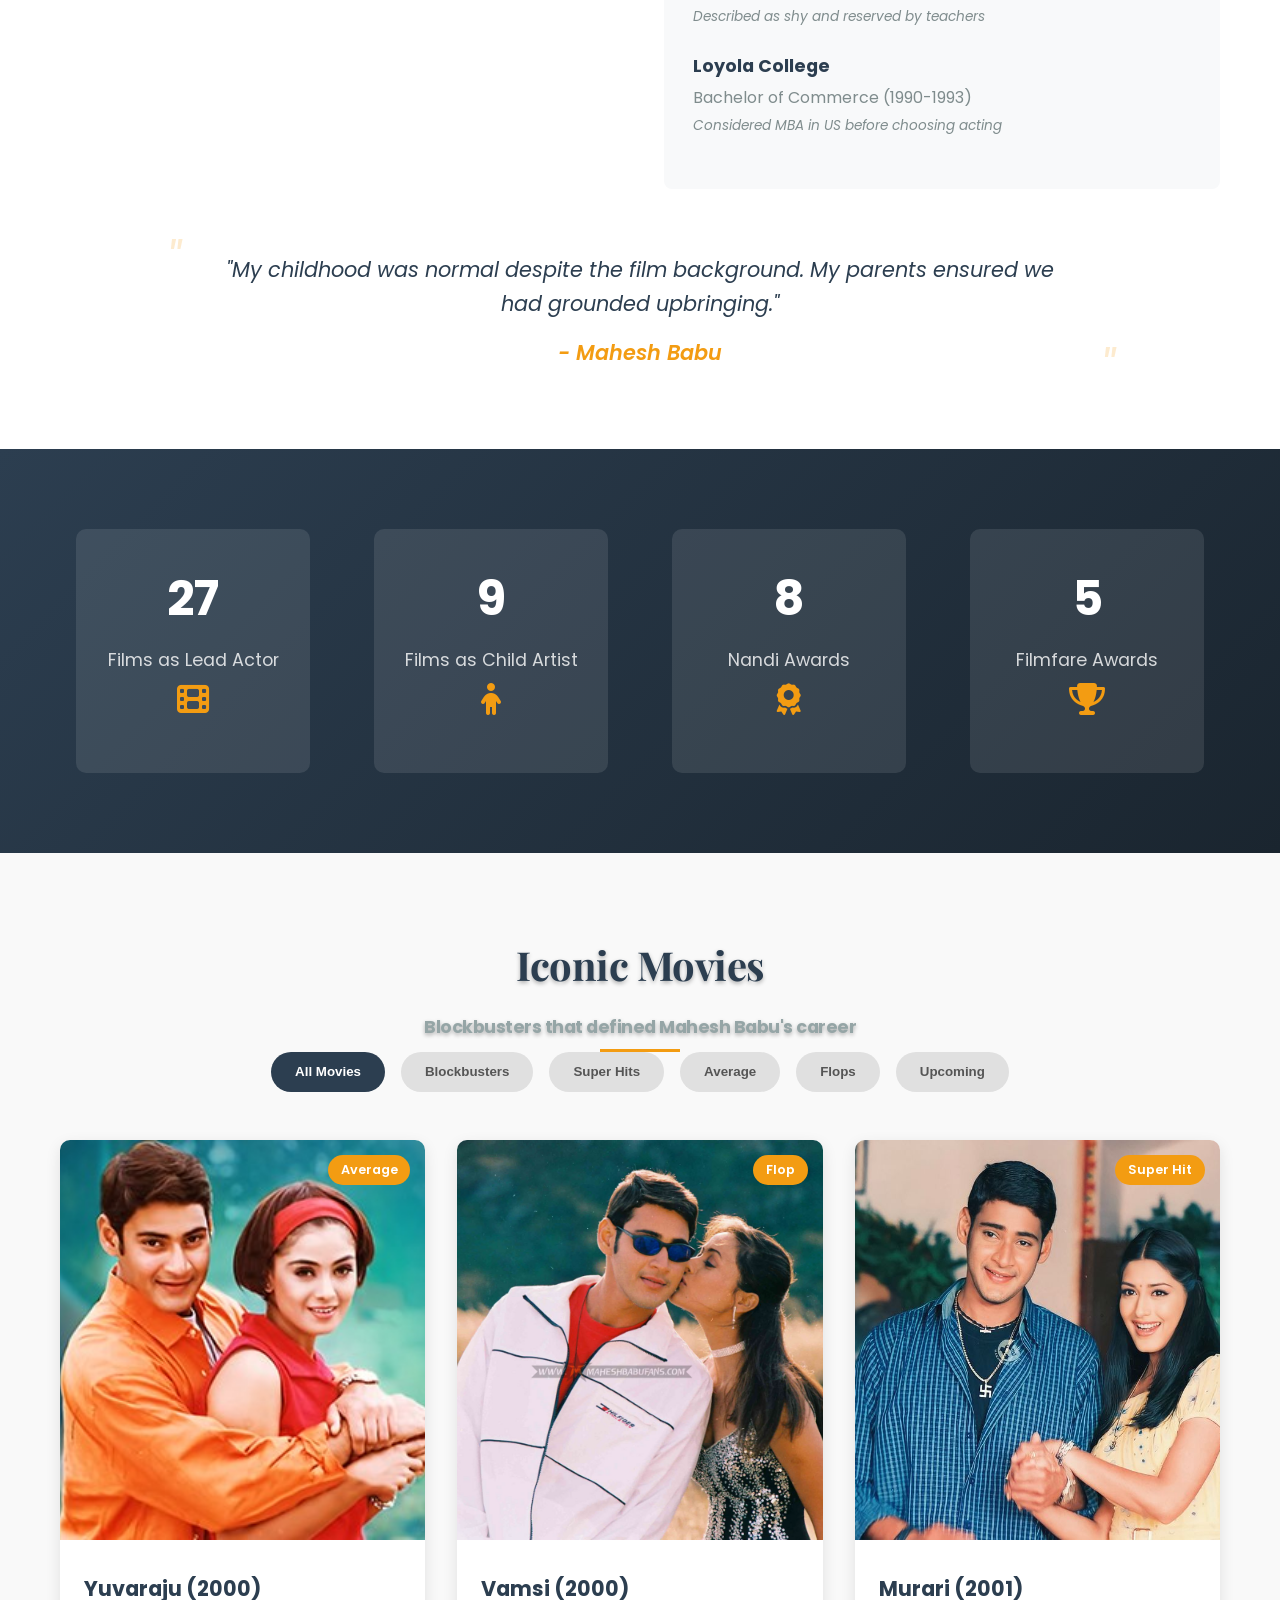
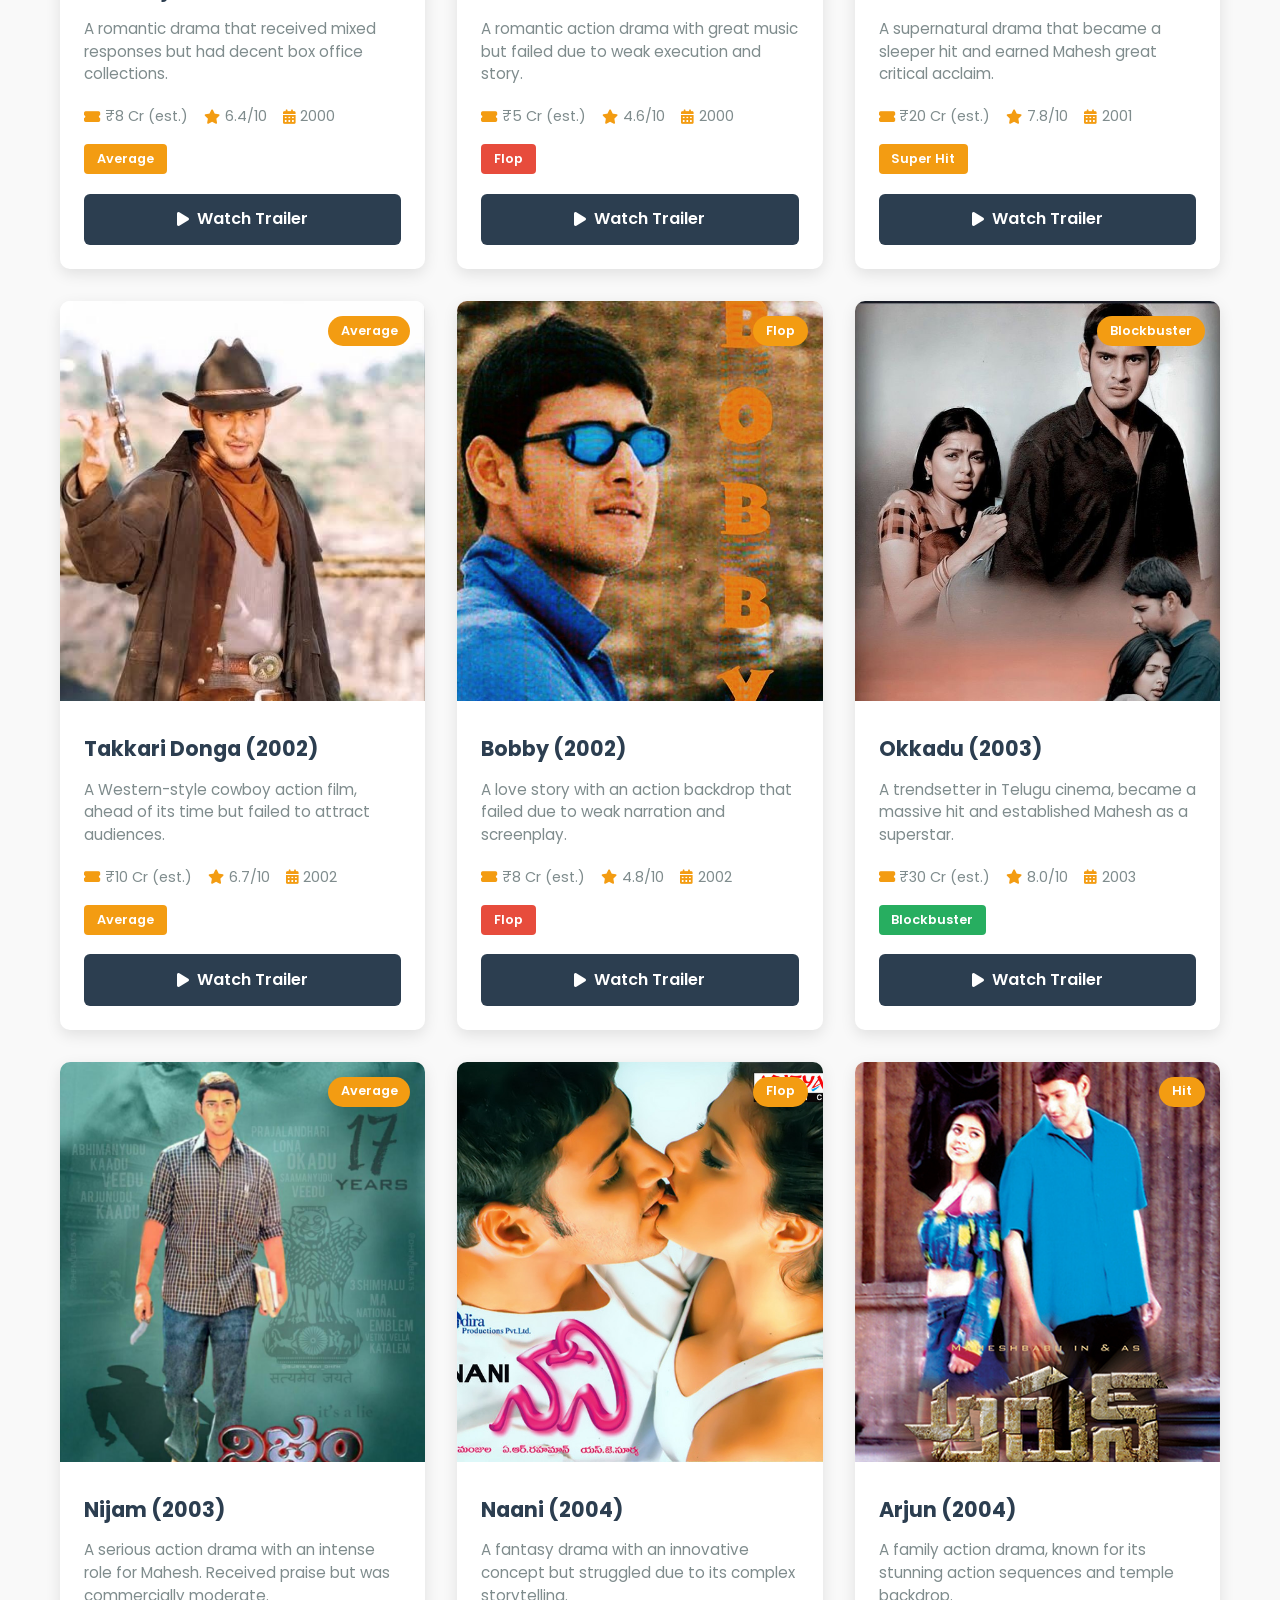
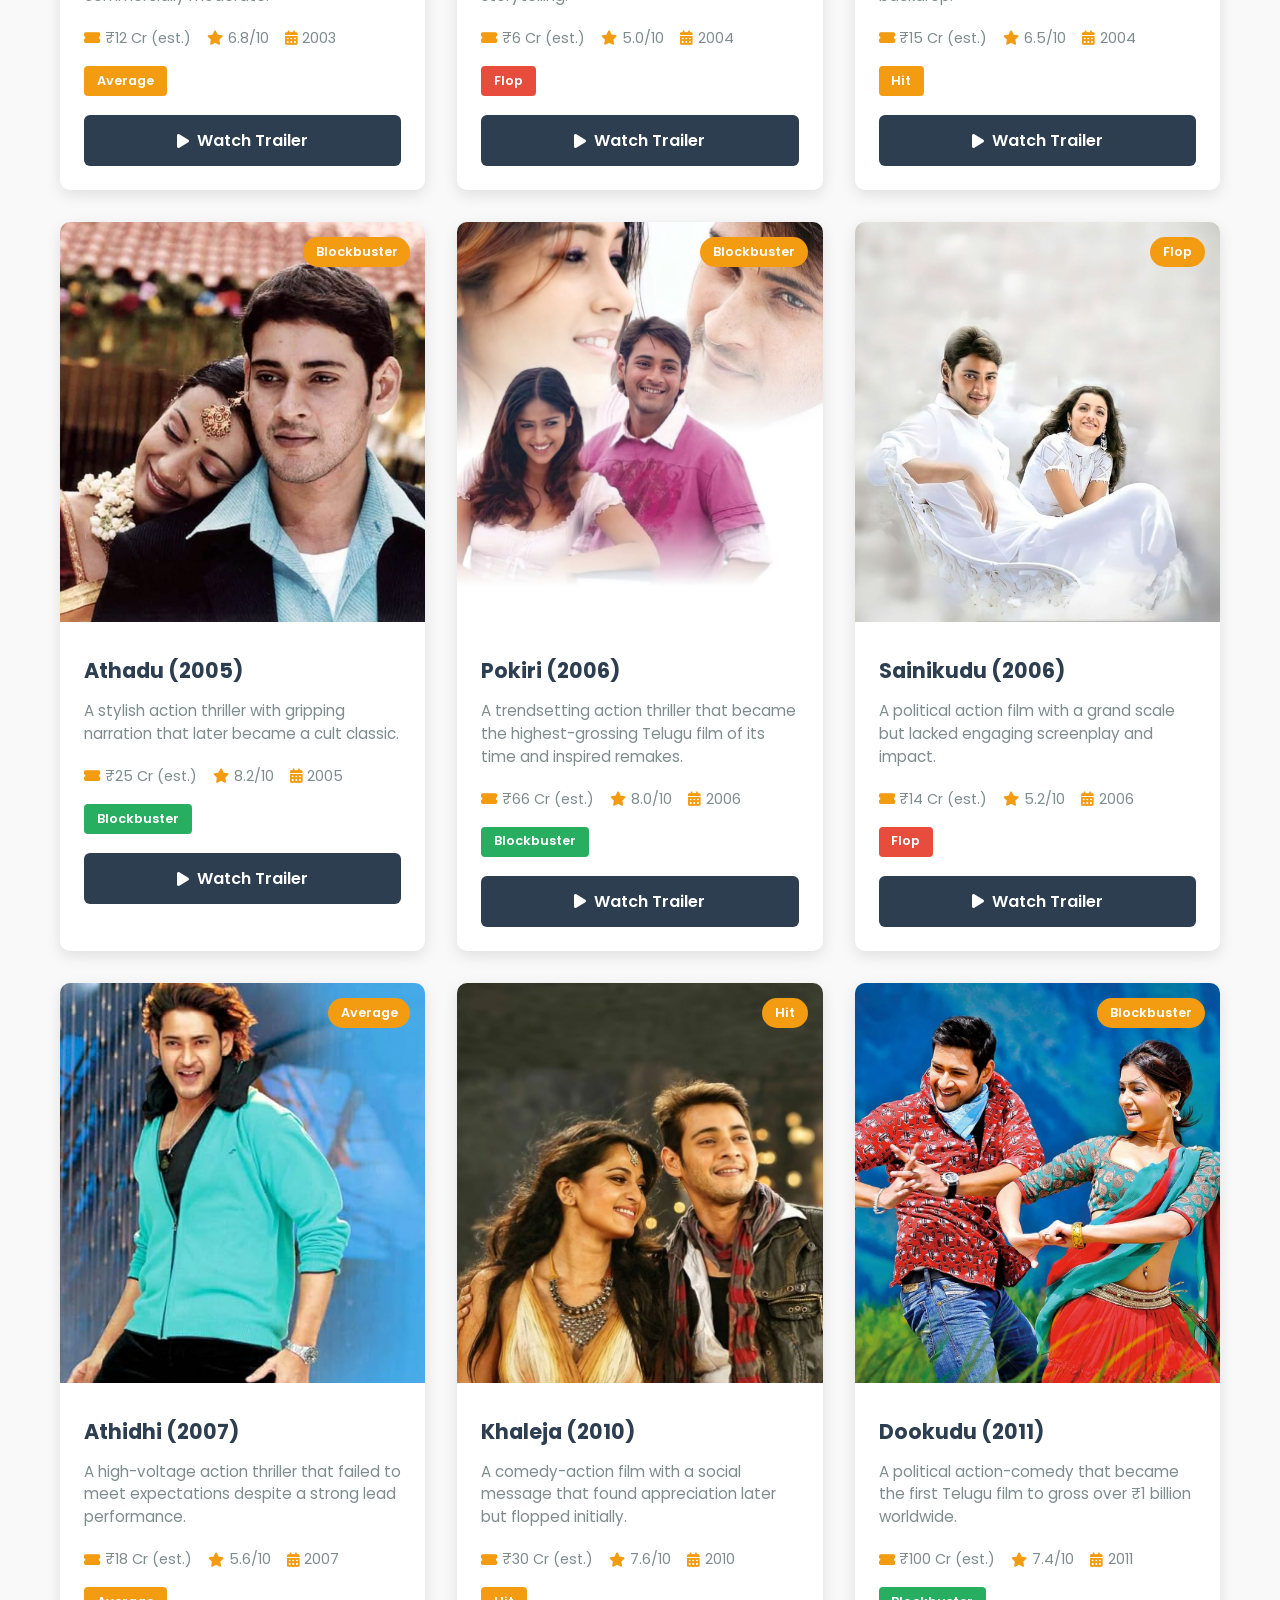
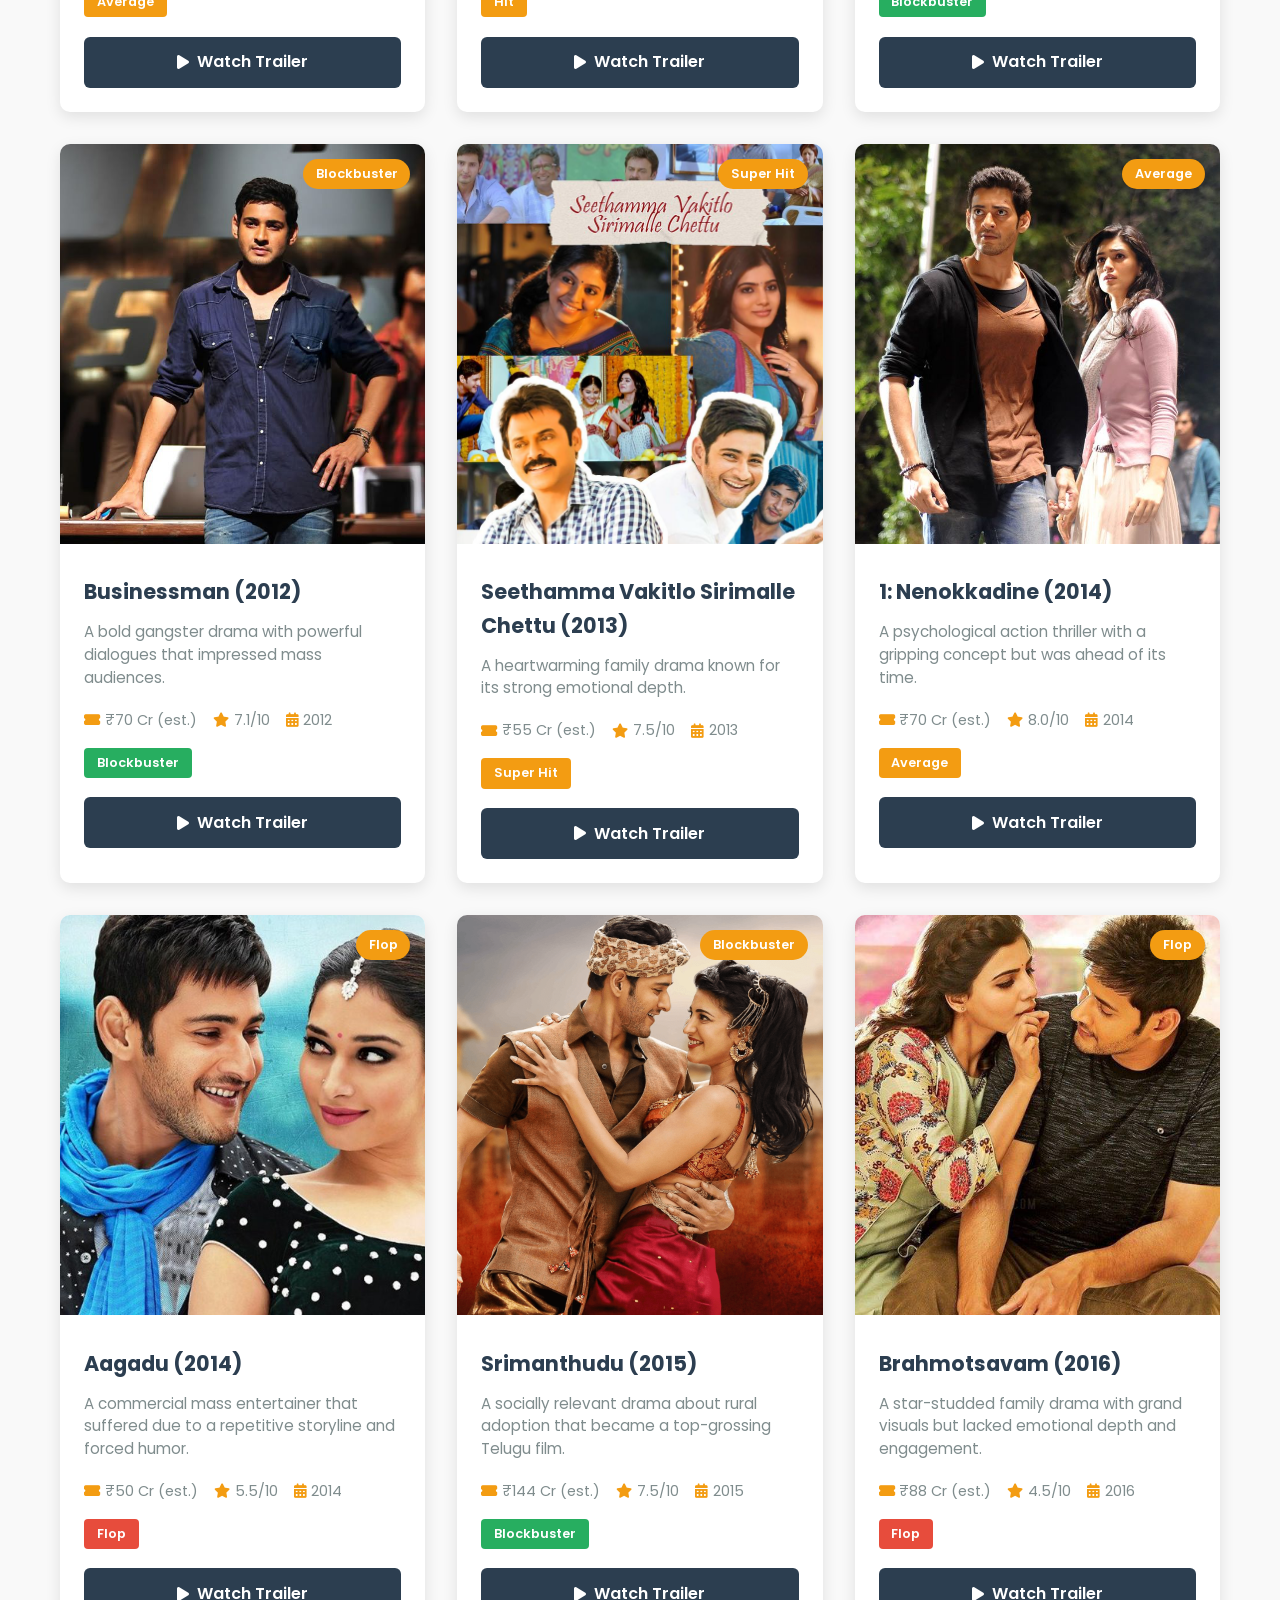
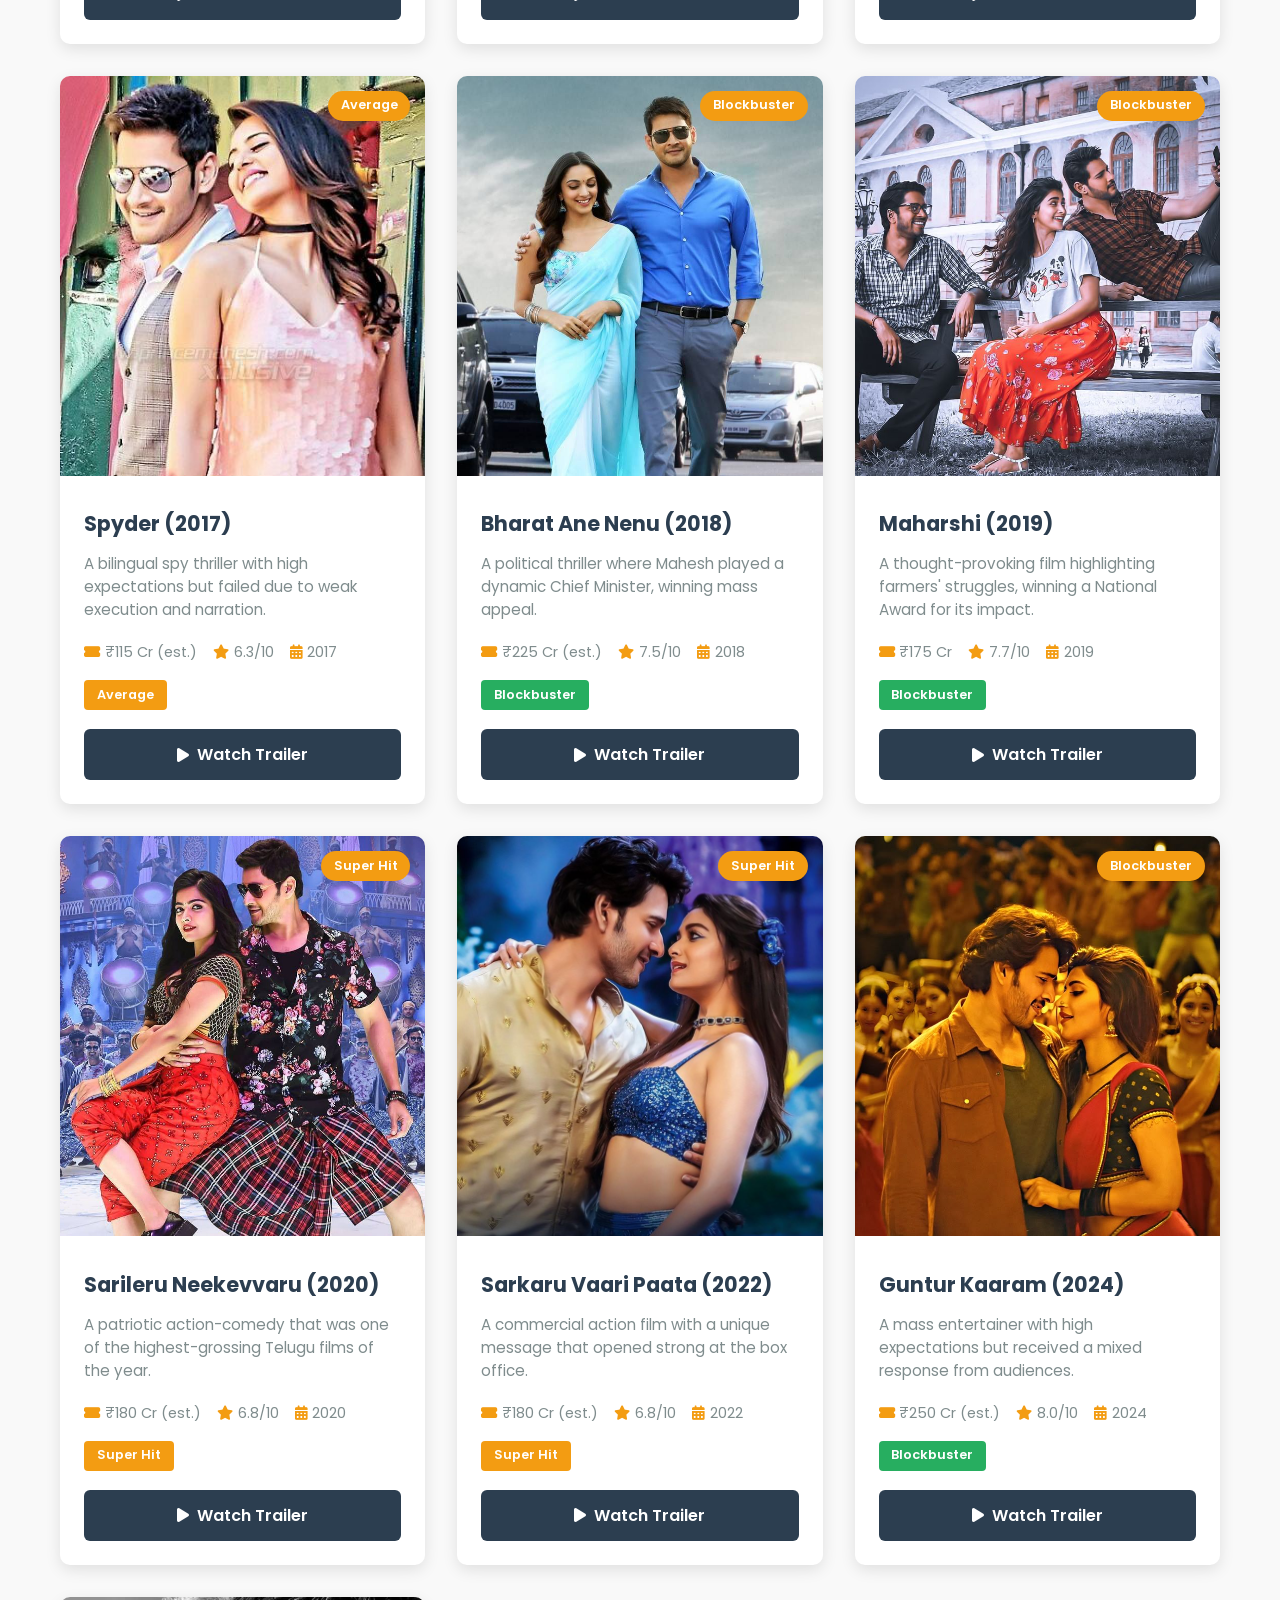
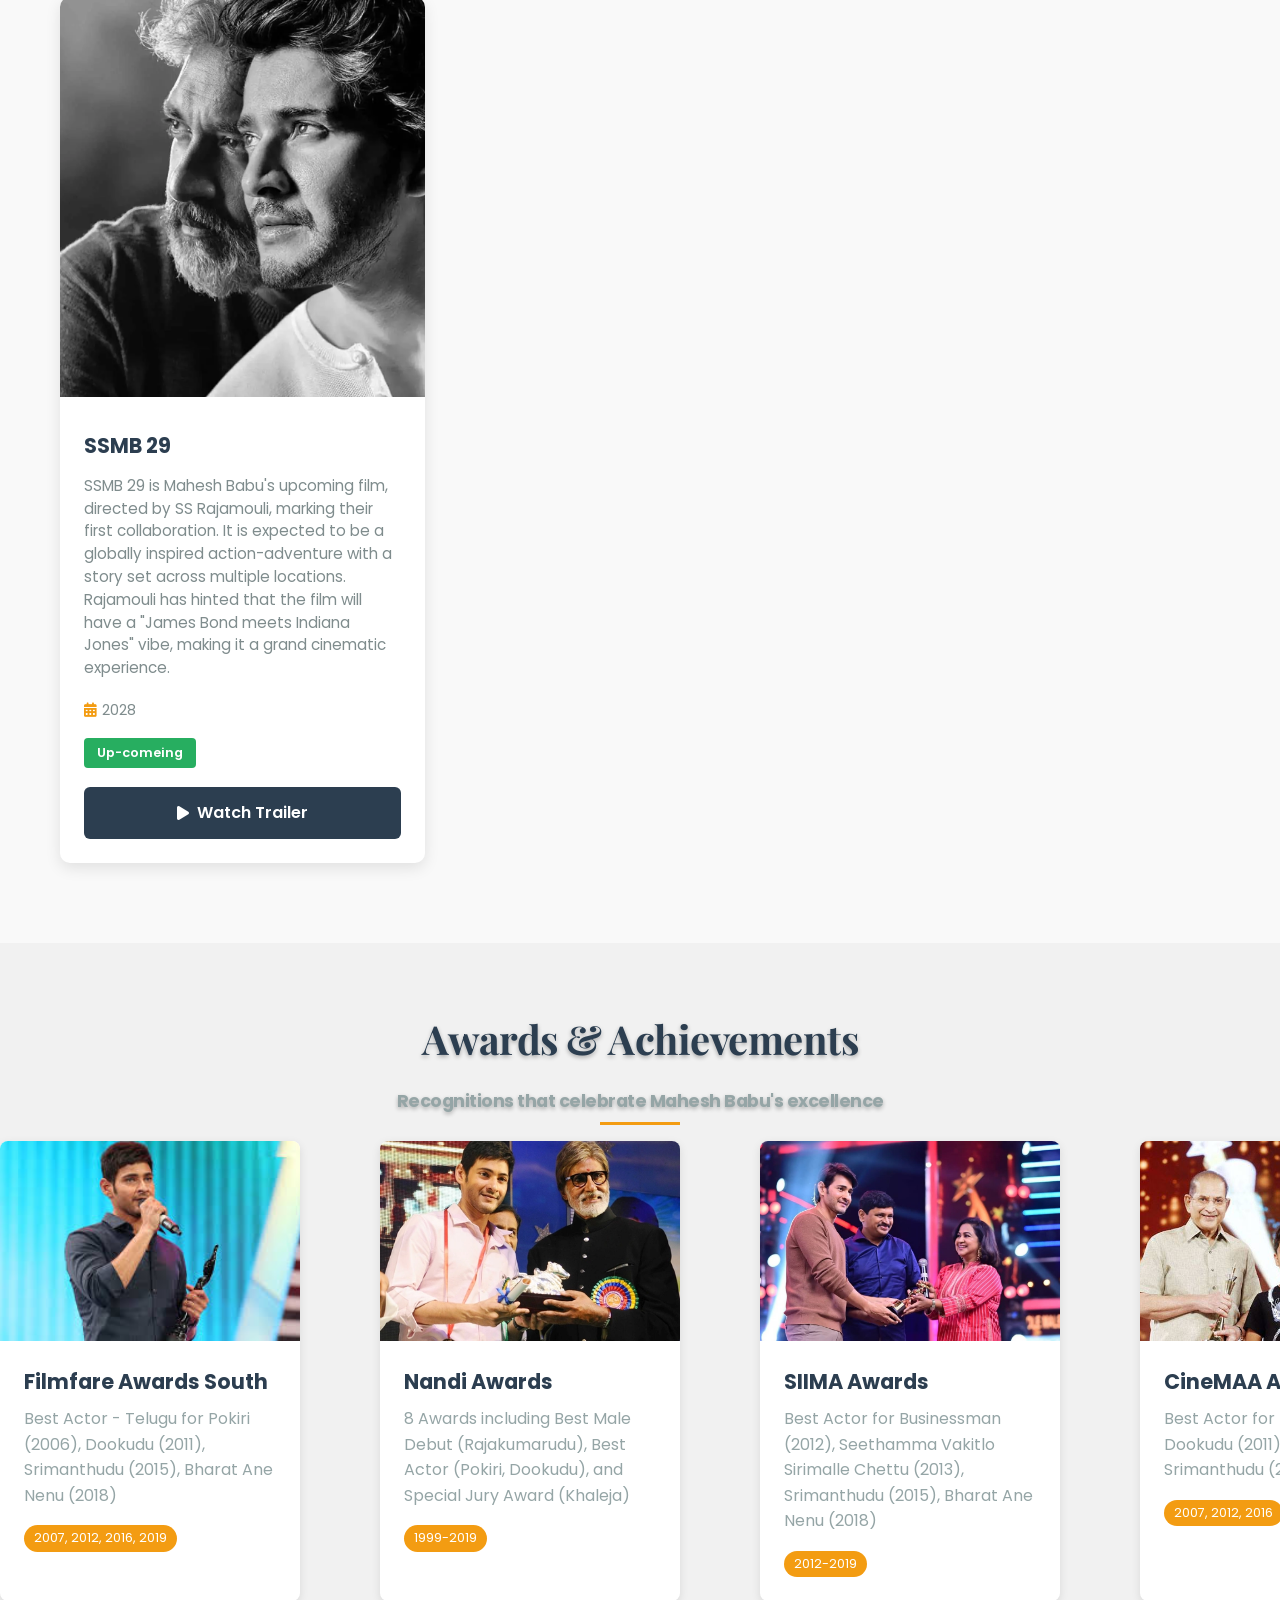
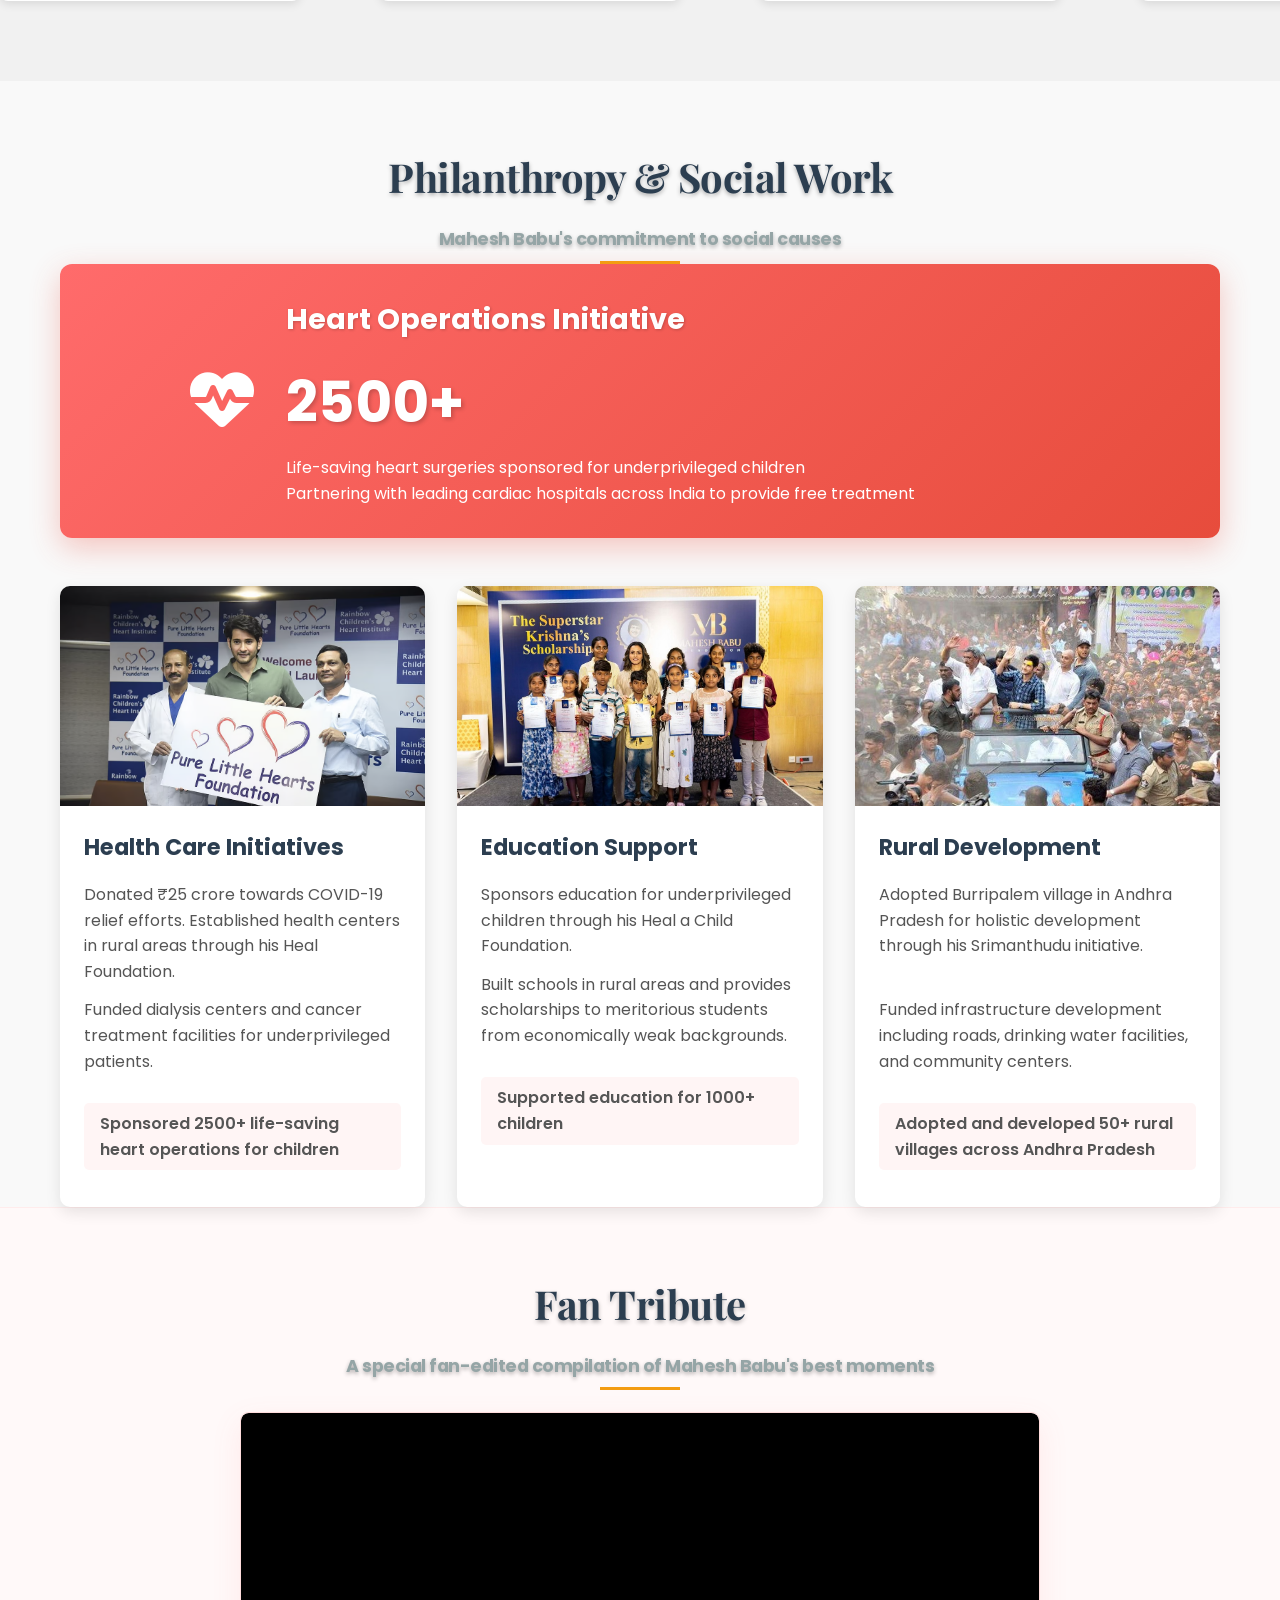
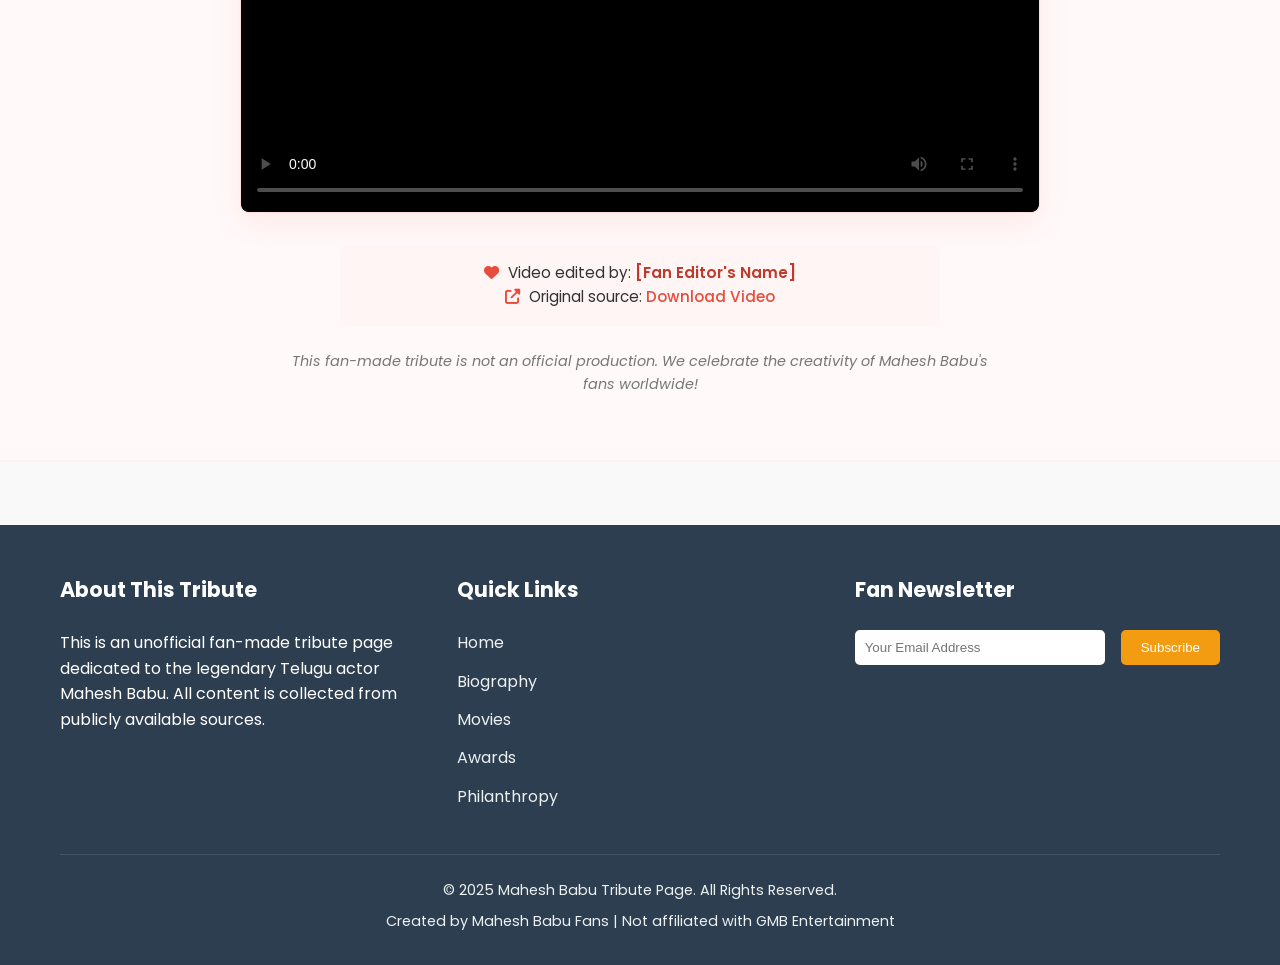
==== commit 4df77bcd: "Initial commit" ====
--- a/index.html
+++ b/index.html
@@ -15,6 +15,7 @@
     <link rel="stylesheet" href="css/responsive.css">
     <link rel="stylesheet" href="https://cdnjs.cloudflare.com/ajax/libs/font-awesome/6.4.0/css/all.min.css">
     <link href="https://fonts.googleapis.com/css2?family=Poppins:wght@300;400;600;700&family=Playfair+Display:wght@700&display=swap" rel="stylesheet">
+    
 </head>
 <body>
     <!-- Navigation -->
@@ -30,14 +31,15 @@
                 <li><a href="#movies">Movies</a></li>
                 <li><a href="#awards">Awards</a></li>
                 <li><a href="#philanthropy">Philanthropy</a></li>
-                <li><a href="#gallery">Gallery</a></li>
-                <li><a href="#contact">Contact</a></li>
-                <li><div class="visitor-counter">
-                    <span class="counter-icon">👥</span>
-                    <span id="visitor-count">Loading...</span> visitors
-                </div>
-                    
-                  </li>
+
+              <li>
+    <a href="https://chat.whatsapp.com/DBThPCwa1OcLf9flnMGysL?mode=gi_t" 
+       target="_blank" 
+       rel="noopener noreferrer" 
+       style="display: inline-flex; align-items: center; gap: 8px; background: #25D366; color: white; padding: 8px 16px; border-radius: 50px; text-decoration: none;">
+        Join <i class="fab fa-whatsapp" style="font-size: 18px;"></i>
+    </a>
+</li>
             </ul>
             <div class="hamburger">
                 <i class="fas fa-bars"></i>
@@ -1343,198 +1345,62 @@
         </div>
     </div>
 </section>
-
+<script>
+document.addEventListener('DOMContentLoaded', function() {
+    const fanSection = document.getElementById('fan-tribute');
+    const video = fanSection.querySelector('video');
+    
+    if (!video) return;
+    
+    // Intersection Observer to detect when section is visible
+    const observer = new IntersectionObserver((entries) => {
+        entries.forEach(entry => {
+            if (entry.isIntersecting) {
+                // User is on the fan-tribute section - play video
+                video.play().catch(error => {
+                    // Autoplay might be blocked by browser
+                    console.log('Autoplay prevented:', error);
+                });
+            } else {
+                // User moved away - pause video
+                video.pause();
+            }
+        });
+    }, {
+        threshold: 0.3 // Video starts playing when 30% of section is visible
+    });
+    
+    observer.observe(fanSection);
+    
+    // Optional: Pause video when page is hidden (user switches tabs)
+    document.addEventListener('visibilitychange', function() {
+        if (document.hidden) {
+            video.pause();
+        } else if (isElementInViewport(fanSection)) {
+            video.play().catch(e => console.log('Play prevented:', e));
+        }
+    });
+    
+    // Helper function to check if element is in viewport
+    function isElementInViewport(el) {
+        const rect = el.getBoundingClientRect();
+        return (
+            rect.top <= (window.innerHeight || document.documentElement.clientHeight) * 0.7 &&
+            rect.bottom >= 0
+        );
+    }
+});
+</script>
         
     </section>
 
     <!-- Gallery Section -->
- <!-- Photo Gallery Section -->
-<section id="gallery" class="section gallery-section">
-    <div class="container">
-        <div class="section-title">
-            <h2>Mahesh Babu Through The Years</h2>
-            <p>Explore the superstar's journey in stunning visuals</p>
-        </div>
-
-
-
-        <!-- Timeline Navigation -->
-      
-
-        <!-- Gallery Grid -->
-        <div class="gallery-grid">
-            <!-- Each gallery item has multiple data attributes for filtering -->
-            <div class="gallery-item" data-category="movies" data-year="1990s" data-color="dark">
-                <img src="images/mahesh/1.jpg" alt="Mahesh Babu as child actor" loading="lazy">
-                <div class="gallery-overlay">
-                    <div class="gallery-info">
-                        <h3></h3>
-                        <p></p>
-                    </div>
-                    <button class="view-btn" aria-label="View image">
-                        <i class="fas fa-expand"></i>
-                    </button>
-                </div>
-            </div>
-
-            <div class="gallery-item" data-category="movies" data-year="2000s" data-color="light">
-                <img src="images/mahesh/2.heic" alt="Mahesh Babu in Okkadu" loading="lazy">
-                <div class="gallery-overlay">
-                    <div class="gallery-info">
-                        <h3></h3>
-                        <p></p>
-                    </div>
-                    <button class="view-btn" aria-label="View image">
-                        <i class="fas fa-expand"></i>
-                    </button>
-                </div>
-            </div>
-
-            <div class="gallery-item" data-category="family" data-year="2010s" data-color="light">
-                <img src="images/mahesh/3.jpg" alt="Mahesh with family" loading="lazy">
-                <div class="gallery-overlay">
-                    <div class="gallery-info">
-                        <h3></h3>
-                        <p></p>
-                    </div>
-                    <button class="view-btn" aria-label="View image">
-                        <i class="fas fa-expand"></i>
-                    </button>
-                </div>
-            </div>
-
-            <div class="gallery-item" data-category="events" data-year="2020s" data-color="dark">
-                <img src="images/mahesh/5.jpg" alt="Mahesh at award show" loading="lazy">
-                <div class="gallery-overlay">
-                    <div class="gallery-info">
-                        <h3></h3>
-                        <p></p>
-                    </div>
-                    <button class="view-btn" aria-label="View image">
-                        <i class="fas fa-expand"></i>
-                    </button>
-                </div>
-            </div>
-
-            <div class="gallery-item" data-category="behind-scenes" data-year="2010s" data-color="dark">
-                <img src="images/mahesh/4.jpg" alt="Mahesh on movie set" loading="lazy">
-                <div class="gallery-overlay">
-                    <div class="gallery-info">
-                        <h3></h3>
-                        <p></p>
-                    </div>
-                    <button class="view-btn" aria-label="View image">
-                        <i class="fas fa-expand"></i>
-                    </button>
-                </div>
-            </div>
-
-            <div class="gallery-item"  data-color="light">
-                <img src="images/mahesh/6.jpg" alt="Pokiri movie still" loading="lazy">
-                <div class="gallery-overlay">
-                    <div class="gallery-info">
-                        <h3></h3>
-                        <p></p>
-                    </div>
-                    <button class="view-btn" aria-label="View image">
-                        <i class="fas fa-expand"></i>
-                    </button>
-                </div>
-            </div>
-
-            <!-- Add more gallery items as needed -->
-        </div>
-
-        <!-- View All Button -->
-        <div class="text-center">
-            <button class="load-more">Load More Memories</button>
-        </div>
-    </div>
-
-    <!-- Lightbox Modal -->
-    <div class="gallery-lightbox">
-        <div class="lightbox-content">
-            <span class="close-lightbox">&times;</span>
-            <img src="" alt="" class="lightbox-image">
-            <div class="lightbox-caption">
-                <h3 class="lightbox-title"></h3>
-                <p class="lightbox-description"></p>
-                <div class="lightbox-nav">
-                    <button class="prev-btn"><i class="fas fa-chevron-left"></i></button>
-                    <span class="image-counter"></span>
-                    <button class="next-btn"><i class="fas fa-chevron-right"></i></button>
-                </div>
-            </div>
-        </div>
-    </div>
-</section>
-
-    <!-- Contact Section -->
-    <section id="contact" class="section contact">
-        <div class="container">
-            <div class="section-title">
-                <h2>Get In Touch</h2>
-                <p>Connect with Mahesh Babu's fan community</p>
-            </div>
-            <div class="contact-container">
-                <div class="contact-info">
-                    <h3>Contact Information</h3>
-                    <div class="info-item">
-                        <i class="fas fa-map-marker-alt"></i>
-                        <span>Hyderabad, Telangana, India</span>
-                    </div>
-                    <div class="info-item">
-                        <i class="fas fa-envelope"></i>
-                        <span>maheshbabufans@gmail.com</span>
-                    </div>
-                    <div class="info-item">
-                        <i class="fas fa-phone"></i>
-                        <span>+91 9491084767</span>
-                    </div>
-                    <div class="info-item">
-                        <i class="fas fa-clock"></i>
-                        <span>Monday - Friday: 9AM to 5PM</span>
-                    </div>
-                    <div class="info-item whatsapp-group">
-                        <i class="fab fa-whatsapp"></i>
-                        <a href="https://chat.whatsapp.com/YOUR_GROUP_INVITE_LINK" target="_blank" class="whatsapp-link">
-                            Join Our WhatsApp Fan Group
-                        </a>
-                    </div>
-                    <div class="social-media">
-                        <h4>Follow Mahesh Babu</h4>
-                        <div class="social-icons">
-                            <a href="https://twitter.com/urstrulyMahesh" class="social-icon" target="_blank" rel="noopener noreferrer"><i class="fab fa-twitter"></i></a>
-                            <a href="https://www.instagram.com/urstrulymahesh/" class="social-icon" target="_blank" rel="noopener noreferrer"><i class="fab fa-instagram"></i></a>
-                            <a href="https://www.facebook.com/MaheshBabuFC" class="social-icon" target="_blank" rel="noopener noreferrer"><i class="fab fa-facebook-f"></i></a>
-                            <a href="https://www.youtube.com/user/urstrulyMahesh" class="social-icon" target="_blank" rel="noopener noreferrer"><i class="fab fa-youtube"></i></a>
-                        </div>
-                    </div>
-                </div>
-                <div class="contact-form">
-                    <form id="fanForm" action="#" method="POST">
-                        <div class="form-group">
-                            <label for="name">Your Name</label>
-                            <input type="text" id="name" name="name" class="form-control" required>
-                        </div>
-                        <div class="form-group">
-                            <label for="email">Email Address</label>
-                            <input type="email" id="email" name="email" class="form-control" required>
-                        </div>
-                        <div class="form-group">
-                            <label for="subject">Subject</label>
-                            <input type="text" id="subject" name="subject" class="form-control" required>
-                        </div>
-                        <div class="form-group">
-                            <label for="message">Your Message</label>
-                            <textarea id="message" name="message" class="form-control" rows="5" required></textarea>
-                        </div>
-                        <button type="submit" class="submit-btn">Send Message</button>
-                    </form>
-                </div>
-            </div>
-        </div>
-    </section>
+
+
+
+
+
+
 
     <!-- Footer -->
     <footer class="footer">
@@ -1571,48 +1437,7 @@
             </div>
         </div>
 
-        <a href='https://www.free-counters.org/'>powered by Free-Counters.org</a> <script type='text/javascript' src='https://www.freevisitorcounters.com/auth.php?id=84405ea58777c7d85e61a2c35811c60f928d5903'></script>
-        <script type="text/javascript" src="https://www.freevisitorcounters.com/en/home/counter/1327081/t/2"></script>
-
-
-        <script type="module">
-            import { initializeApp } from "https://www.gstatic.com/firebasejs/11.6.0/firebase-app.js";
-            import { getDatabase, ref, onValue, runTransaction } from "https://www.gstatic.com/firebasejs/11.6.0/firebase-database.js";
-    
-            // Your Firebase configuration (add missing databaseURL)
-            const firebaseConfig = {
-                apiKey: "AIzaSyBjy0qLhykfb9ptRsGvC5WvZz5VpV34nHQ",
-                authDomain: "visitor-count-89667.firebaseapp.com",
-                databaseURL: "https://visitor-count-89667-default-rtdb.firebaseio.com", // THIS WAS MISSING
-                projectId: "visitor-count-89667",
-                storageBucket: "visitor-count-89667.appspot.com",
-                messagingSenderId: "398820697209",
-                appId: "1:398820697209:web:68ceda27327a0eaaf260a8"
-            };
-    
-            // Initialize Firebase
-            const app = initializeApp(firebaseConfig);
-            const db = getDatabase(app);
-            const counterRef = ref(db, 'visitorCount');
-    
-            // Update counter (transaction ensures accurate counting)
-            runTransaction(counterRef, (currentValue) => {
-                return (currentValue || 0) + 1;
-            }).then(() => {
-                console.log("Counter updated!");
-            }).catch((error) => {
-                console.error("Transaction failed: ", error);
-            });
-    
-            // Display real-time updates
-            onValue(counterRef, (snapshot) => {
-                const count = snapshot.val();
-                document.getElementById('visitor-count').textContent = count.toLocaleString();
-            }, (error) => {
-                console.error("Error reading counter: ", error);
-                document.getElementById('visitor-count').textContent = "Error";
-            });
-        </script>
+      
   
   
 
--- a/css/style.css
+++ b/css/style.css
@@ -2082,4 +2082,191 @@
   .lightbox-title {
       font-size: 1.2rem;
   }
-}+}
+
+
+.social-icons {
+  display: flex;
+  gap: 20px;
+  justify-content: center;
+}
+
+.social-icon {
+  width: 48px;
+  height: 48px;
+  border-radius: 50%;
+  display: flex;
+  align-items: center;
+  justify-content: center;
+  transition: all 0.3s ease;
+}
+
+.social-icon svg {
+  width: 28px;
+  height: 28px;
+}
+
+/* Instagram */
+.social-icon.instagram {
+  background: #f0f2f5;
+  color: #555;
+}
+.social-icon.instagram:hover {
+  background: #E1306C;
+  color: white;
+  transform: scale(1.1);
+}
+
+/* Facebook */
+.social-icon.facebook {
+  background: #f0f2f5;
+  color: #555;
+}
+.social-icon.facebook:hover {
+  background: #3b5998;
+  color: white;
+  transform: scale(1.1);
+}
+
+/* LinkedIn */
+.social-icon.linkedin {
+  background: #f0f2f5;
+  color: #555;
+}
+.social-icon.linkedin:hover {
+  background: #0077B5;
+  color: white;
+  transform: scale(1.1);
+}
+
+
+
+@import url('https://fonts.googleapis.com/css2?family=Poppins:wght@300;400;500;600;700&display=swap');
+
+
+.contributors-section {
+    background: linear-gradient(135deg, #000428 0%, #004e92 100%);
+    padding: 40px 20px;
+    color: white;
+    text-align: center;
+}
+
+.section-title {
+    font-size: 2rem;
+    margin-bottom: 10px;
+    color: #fff;
+    text-shadow: 0 2px 4px rgba(0,0,0,0.3);
+}
+
+.section-subtitle {
+    font-size: 1rem;
+    margin-bottom: 30px;
+    color: #a1c4fd;
+}
+
+.contributors-scroll {
+    display: flex;
+    justify-content: center;
+    gap: 25px;
+    padding: 20px 0;
+    overflow-x: auto;
+    scroll-snap-type: x mandatory;
+    scroll-behavior: smooth;
+    -webkit-overflow-scrolling: touch;
+    scrollbar-width: none;
+}
+
+.contributors-scroll::-webkit-scrollbar {
+    display: none;
+}
+
+.contributor-card {
+    flex: 0 0 280px;
+    scroll-snap-align: start;
+    background: rgba(255, 255, 255, 0.1);
+    backdrop-filter: blur(10px);
+    border-radius: 15px;
+    padding: 25px;
+    box-shadow: 0 8px 32px rgba(0, 0, 0, 0.2);
+    border: 1px solid rgba(255, 255, 255, 0.1);
+    transition: transform 0.3s ease;
+}
+
+.contributor-card:hover {
+    transform: translateY(-10px);
+    background: rgba(255, 255, 255, 0.15);
+}
+
+.contributor-image {
+    width: 100px;
+    height: 100px;
+    border-radius: 50%;
+    object-fit: cover;
+    border: 3px solid rgba(255, 255, 255, 0.3);
+    margin: 0 auto 15px;
+    box-shadow: 0 4px 15px rgba(0, 0, 0, 0.2);
+}
+
+.contributor-name {
+    font-size: 1.2rem;
+    font-weight: 600;
+    margin-bottom: 5px;
+    color: #fff;
+}
+
+.contributor-role {
+    font-size: 0.9rem;
+    color: #a1c4fd;
+    margin-bottom: 15px;
+}
+
+.contributor-bio {
+    font-size: 0.85rem;
+    line-height: 1.5;
+    margin-bottom: 20px;
+    color: rgba(255, 255, 255, 0.8);
+}
+
+.contributor-social {
+    display: flex;
+    justify-content: center;
+    gap: 15px;
+}
+
+.social-icon {
+    width: 35px;
+    height: 35px;
+    border-radius: 50%;
+    background: rgba(255, 255, 255, 0.1);
+    display: flex;
+    align-items: center;
+    justify-content: center;
+    color: white;
+    text-decoration: none;
+    transition: all 0.3s ease;
+}
+
+.social-icon:hover {
+    background: rgba(255, 255, 255, 0.2);
+    transform: scale(1.1);
+}
+
+.scroll-indicator {
+    margin-top: 20px;
+    color: rgba(255, 255, 255, 0.6);
+    font-size: 0.9rem;
+    display: flex;
+    align-items: center;
+    justify-content: center;
+    gap: 10px;
+}
+
+.scroll-arrow {
+    animation: bounce 2s infinite;
+}
+
+@keyframes bounce {
+    0%, 20%, 50%, 80%, 100% {transform: translateX(0);}
+    40% {transform: translateX(-5px);}
+    60% {transform: translateX(5px);}
+}
